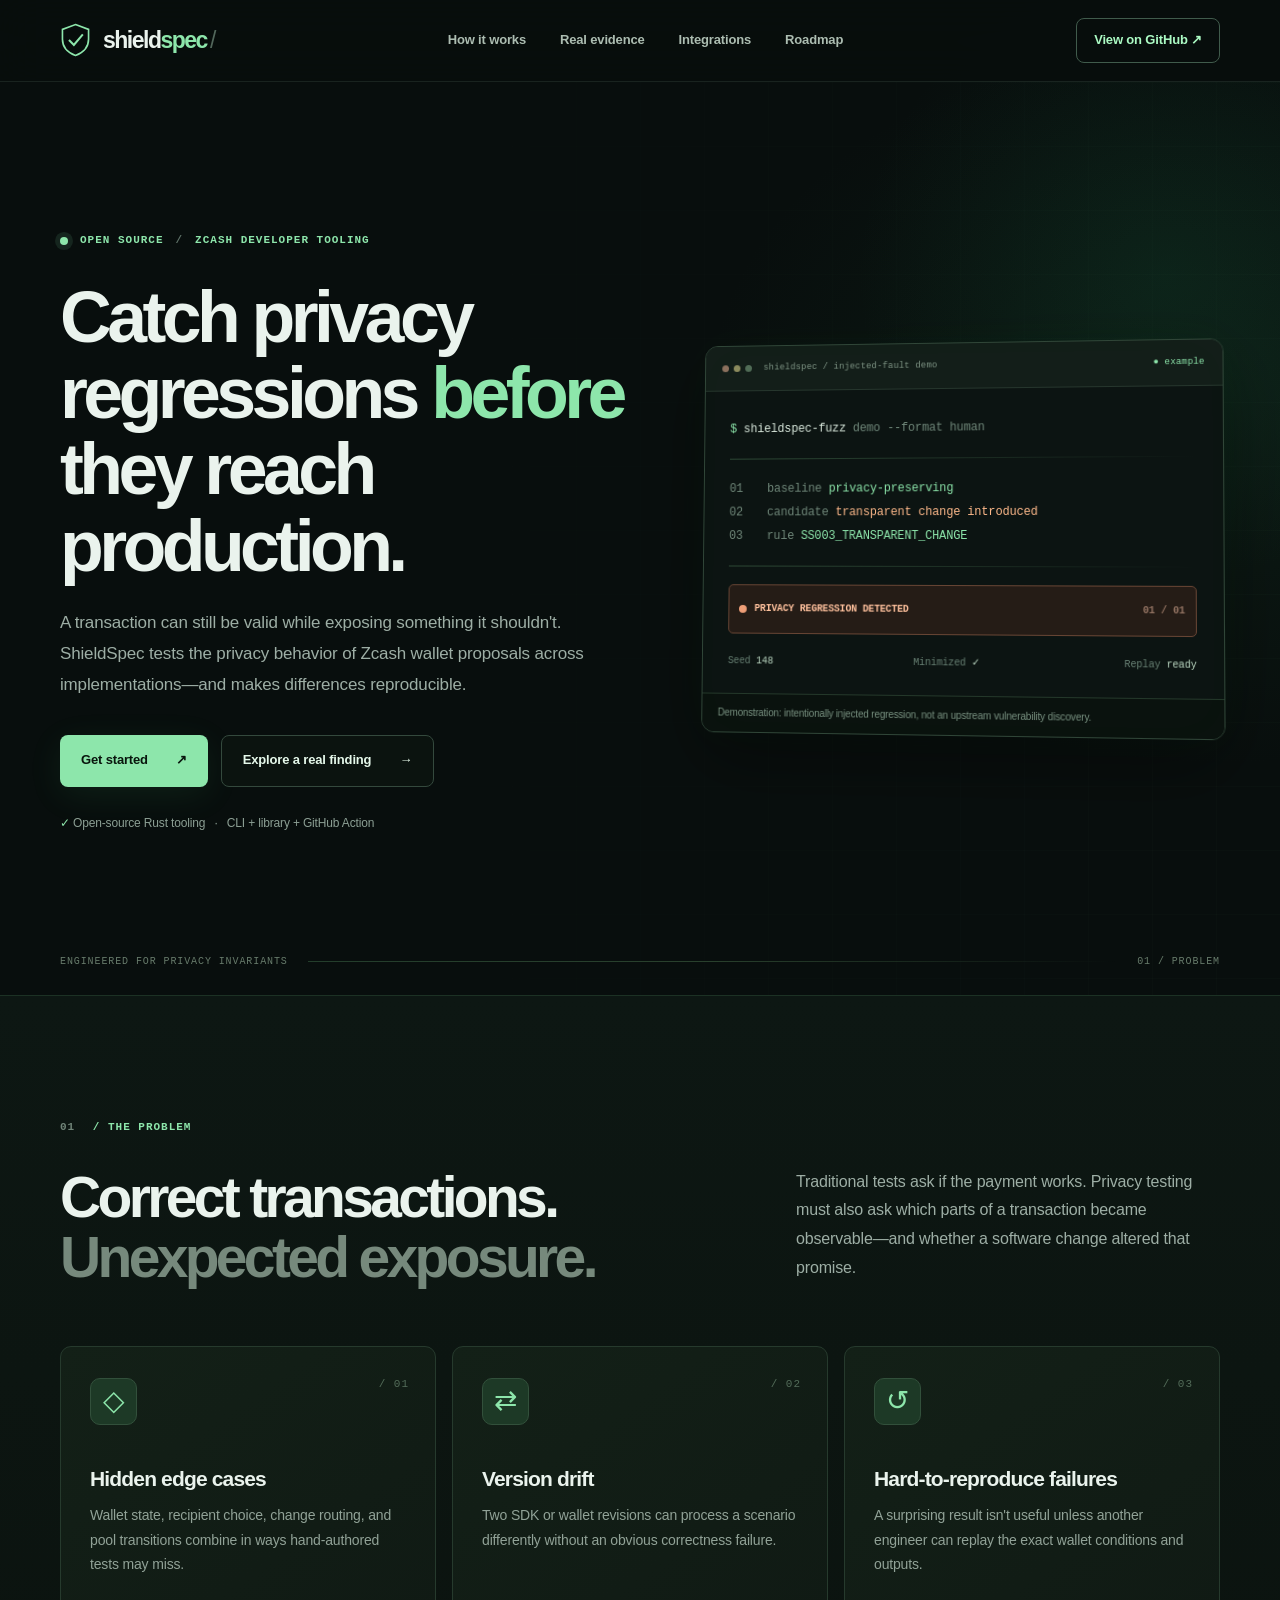
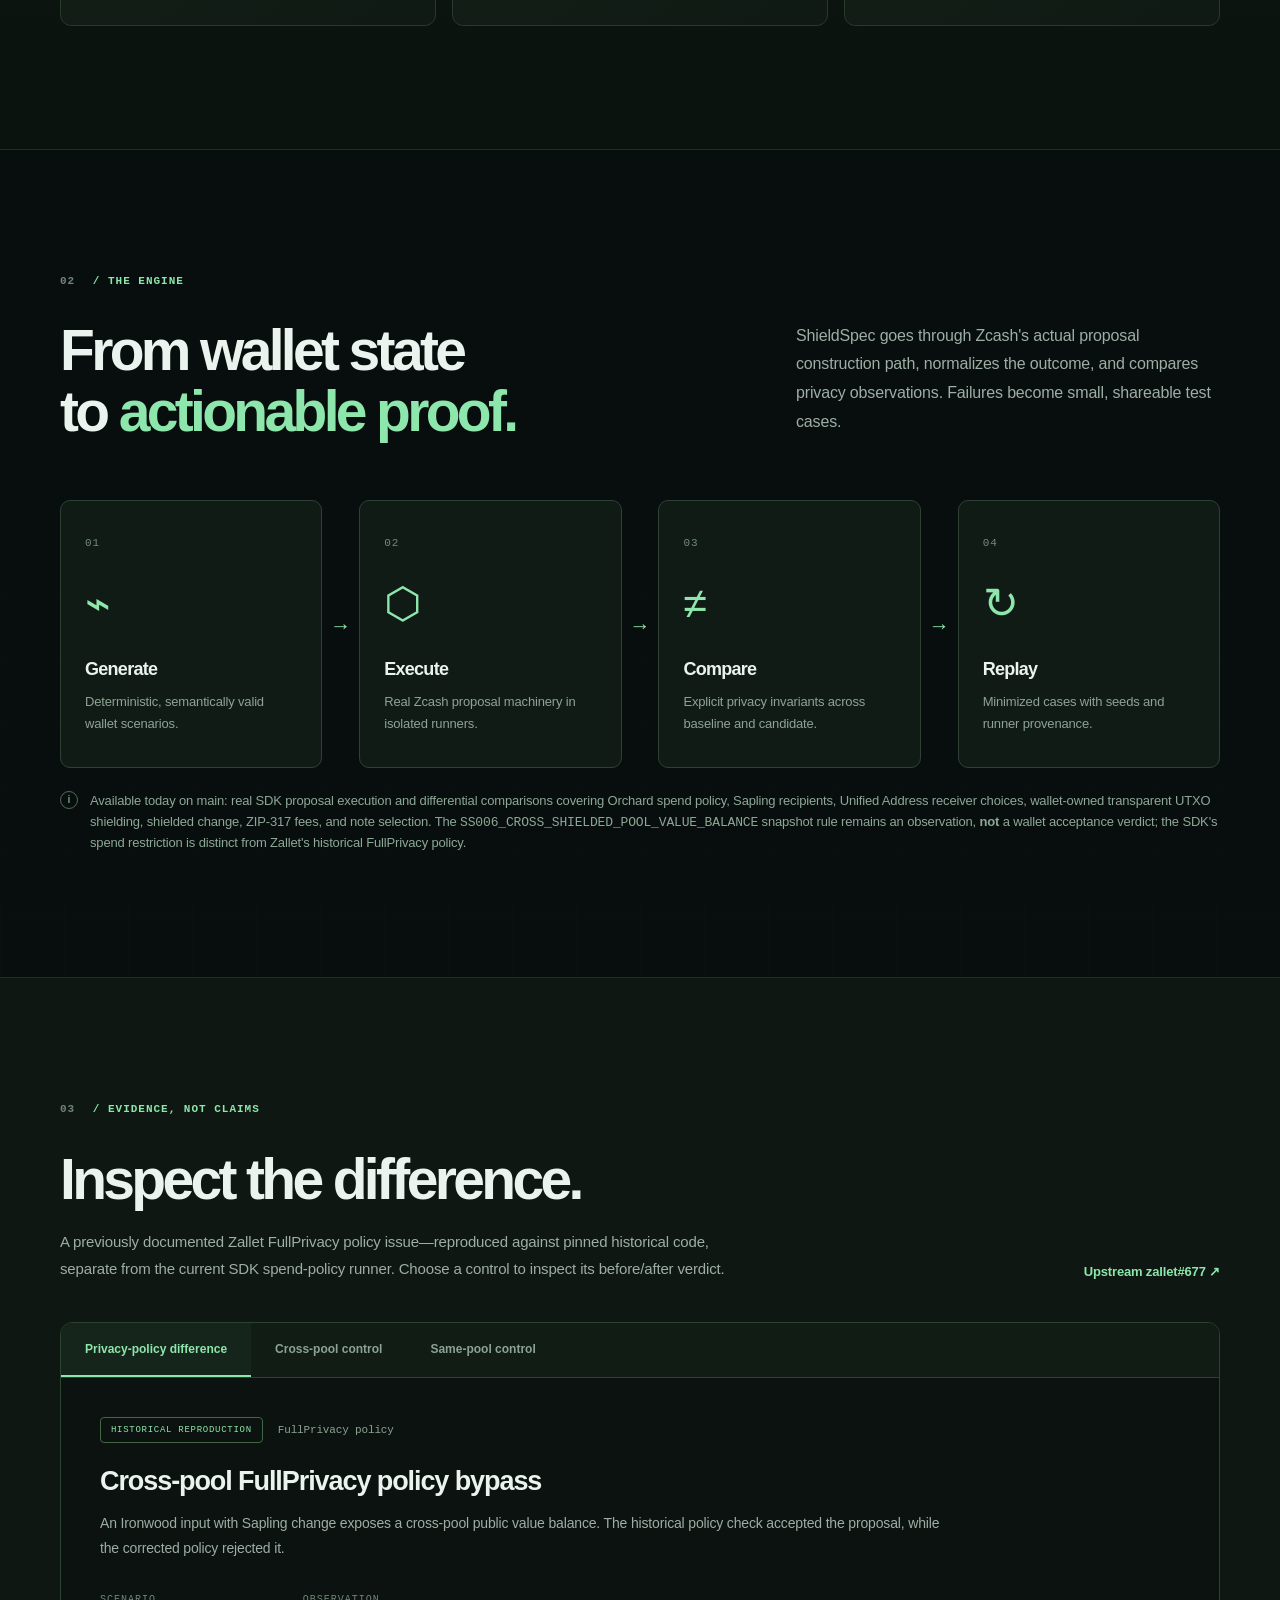
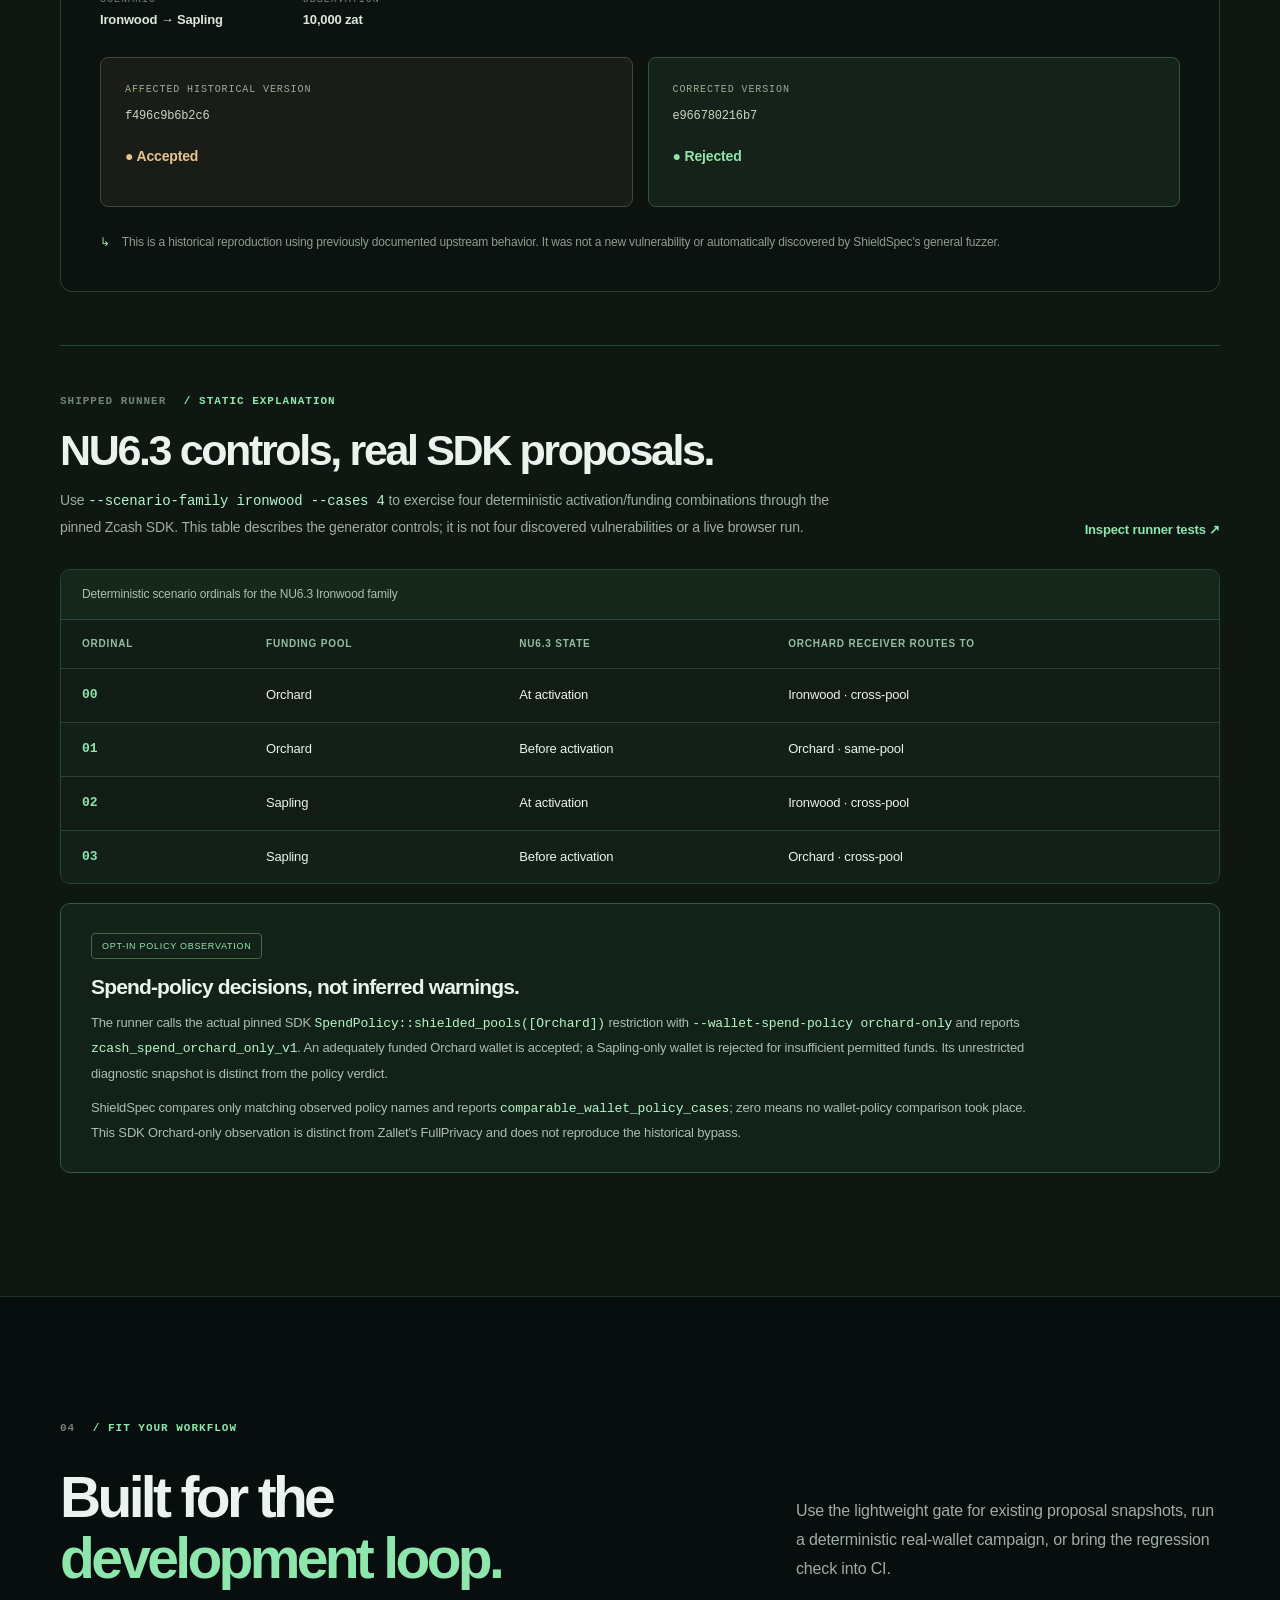
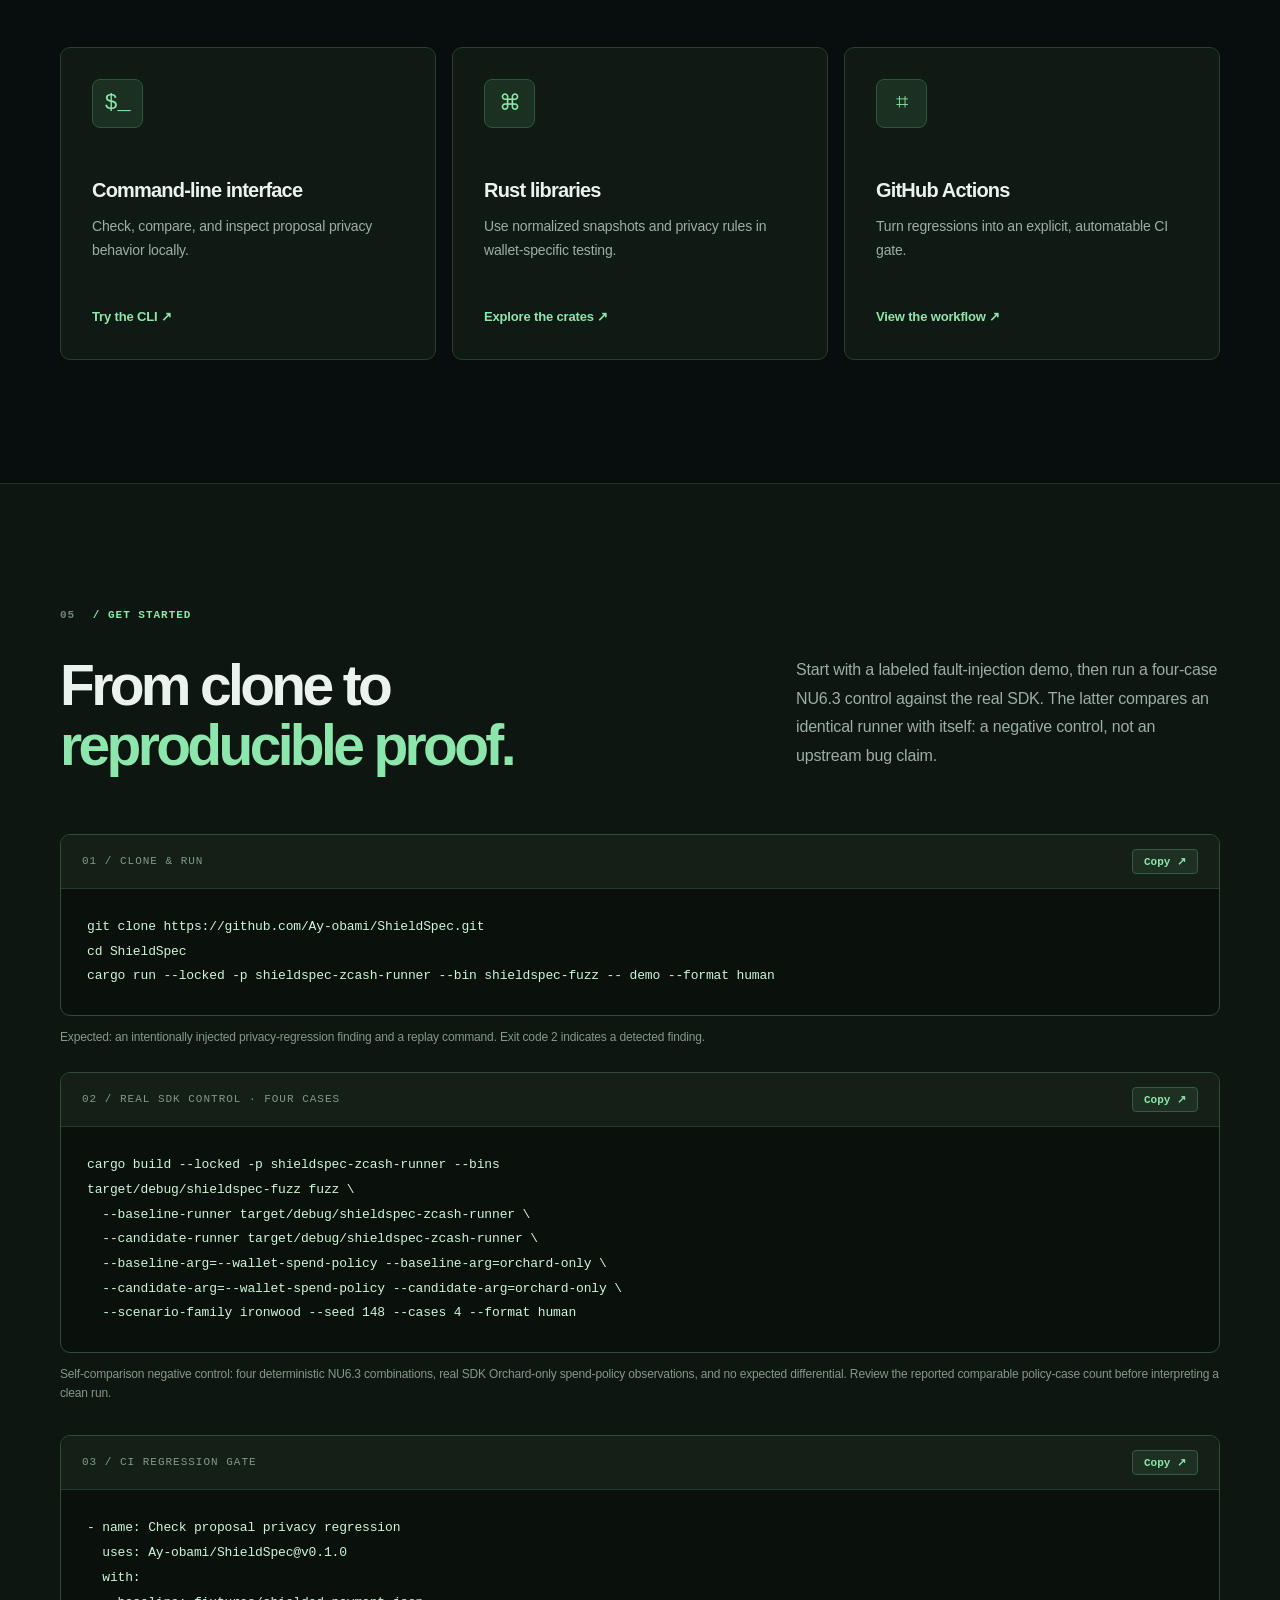
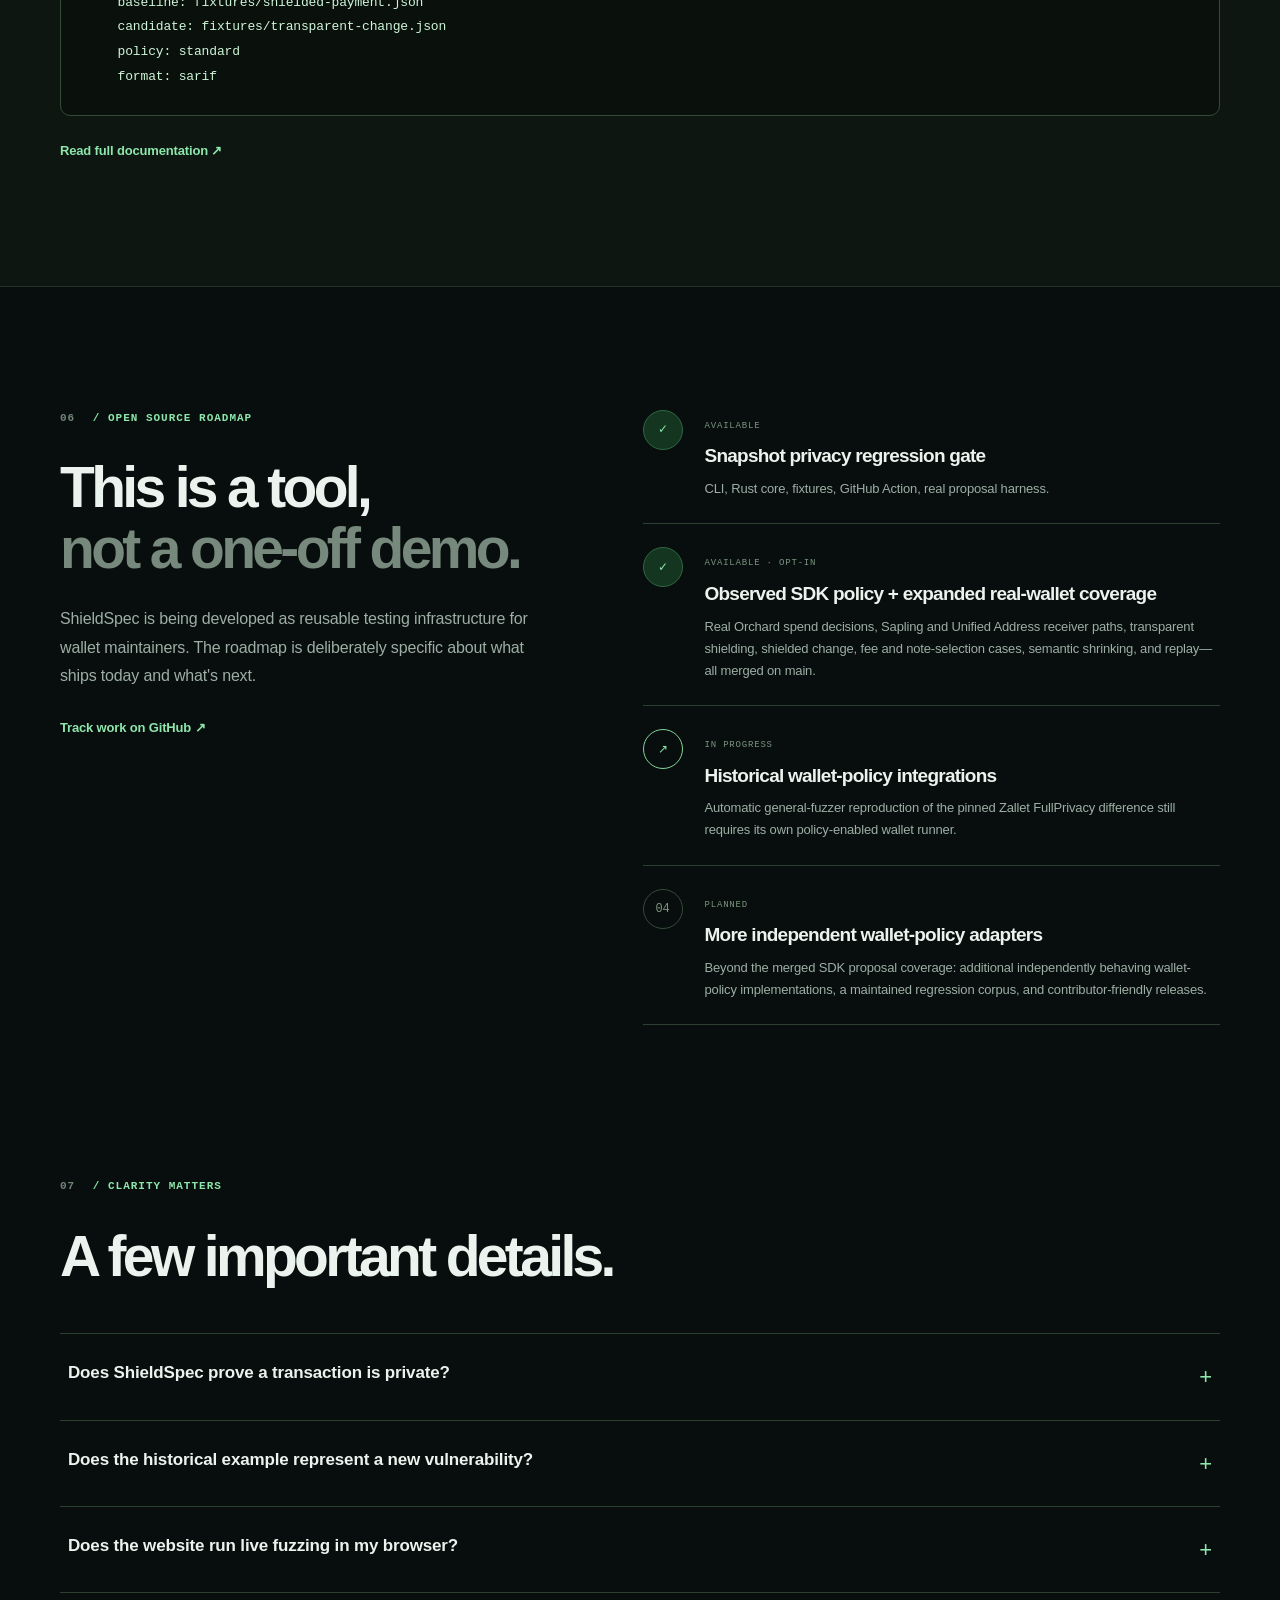
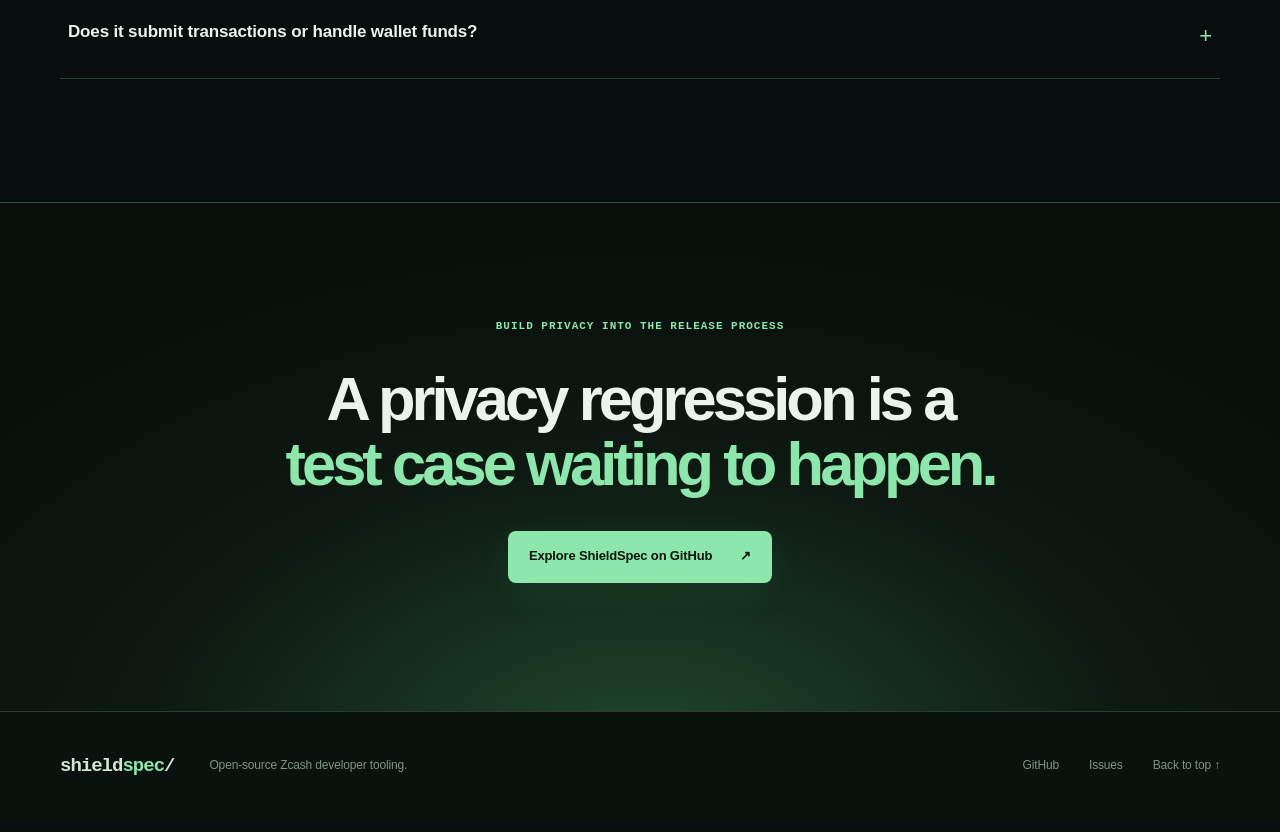
==== site/index.html @ e1575bab "docs: refresh shipped wallet coverage and submission walkthrough" ====
<!doctype html>
<html lang="en">
<head>
  <meta charset="utf-8">
  <meta name="viewport" content="width=device-width, initial-scale=1">
  <meta name="description" content="ShieldSpec is open-source privacy differential fuzzing for Zcash wallet developers. Find proposal privacy regressions, minimize them, and replay them deterministically.">
  <meta name="theme-color" content="#080e0d">
  <meta property="og:type" content="website">
  <meta property="og:title" content="ShieldSpec — Privacy regression testing for Zcash">
  <meta property="og:description" content="Catch privacy regressions before they reach production. Real Zcash proposals, differential tests, minimized replays.">
  <title>ShieldSpec — Catch privacy regressions before production</title>
  <link rel="icon" href="data:image/svg+xml,%3Csvg xmlns='http://www.w3.org/2000/svg' viewBox='0 0 64 64'%3E%3Cpath fill='%23080e0d' d='M0 0h64v64H0z'/%3E%3Cpath d='M32 6l23 9v17c0 15-10 23-23 27C19 55 9 47 9 32V15z' fill='none' stroke='%2377e7a9' stroke-width='4'/%3E%3Cpath d='M20 33l8 8 17-20' fill='none' stroke='%2377e7a9' stroke-width='5'/%3E%3C/svg%3E">
  <link rel="stylesheet" href="./styles.css">
  <script src="./app.js" defer></script>
</head>
<body>
  <a class="skip-link" href="#main">Skip to content</a>
  <div class="site-shell">
    <header class="site-header">
      <div class="container header-inner">
        <a class="wordmark" href="#top" aria-label="ShieldSpec home">
          <span class="brand-icon" aria-hidden="true"><svg viewBox="0 0 38 42" fill="none"><path d="M19 2 35 8v12c0 10-6.3 16.3-16 20C9.3 36.3 3 30 3 20V8L19 2Z" stroke="currentColor" stroke-width="2"/><path d="m11 21 6 6 11-13" stroke="currentColor" stroke-width="2.5"/></svg></span>
          <span>shield<span class="wordmark-accent">spec</span><span class="wordmark-mark">/</span></span>
        </a>
        <nav class="nav-links" aria-label="Main navigation">
          <a href="#how-it-works">How it works</a>
          <a href="#findings">Real evidence</a>
          <a href="#integrations">Integrations</a>
          <a href="#roadmap">Roadmap</a>
        </nav>
        <a class="header-action" href="https://github.com/Ay-obami/ShieldSpec" target="_blank" rel="noopener noreferrer">View on GitHub <span aria-hidden="true">↗</span></a>
      </div>
    </header>

    <main id="main">
      <section class="hero section" id="top" aria-labelledby="hero-title">
        <div class="hero-glow" aria-hidden="true"></div>
        <div class="container hero-grid">
          <div class="hero-copy">
            <div class="eyebrow"><span class="pulse-dot"></span> OPEN SOURCE <span class="eyebrow-divider">/</span> ZCASH DEVELOPER TOOLING</div>
            <h1 id="hero-title">Catch privacy regressions <em>before</em> they reach production.</h1>
            <p class="hero-lede">A transaction can still be valid while exposing something it shouldn't. ShieldSpec tests the privacy behavior of Zcash wallet proposals across implementations—and makes differences reproducible.</p>
            <div class="hero-actions">
              <a class="button primary" href="#quickstart">Get started <span aria-hidden="true">↗</span></a>
              <a class="button secondary" href="#findings">Explore a real finding <span aria-hidden="true">→</span></a>
            </div>
            <p class="hero-footnote"><span class="check" aria-hidden="true">✓</span> Open-source Rust tooling <span class="dot-sep">·</span> CLI + library + GitHub Action</p>
          </div>
          <div class="hero-demo" aria-label="Example ShieldSpec differential comparison">
            <div class="terminal-bar"><div class="terminal-dots" aria-hidden="true"><i></i><i></i><i></i></div><span>shieldspec / injected-fault demo</span><span class="terminal-status">● example</span></div>
            <div class="terminal-body">
              <p class="prompt"><span class="prompt-dollar">$</span> shieldspec-fuzz <span class="muted">demo --format human</span></p>
              <div class="terminal-rule"></div>
              <p><span class="line-no">01</span> <span class="term-dim">baseline</span> <span class="term-value">privacy-preserving</span></p>
              <p><span class="line-no">02</span> <span class="term-dim">candidate</span> <span class="term-warn">transparent change introduced</span></p>
              <p><span class="line-no">03</span> <span class="term-dim">rule</span> <span class="term-value">SS003_TRANSPARENT_CHANGE</span></p>
              <div class="terminal-rule"></div>
              <div class="terminal-result"><span class="result-dot"></span> PRIVACY REGRESSION DETECTED <span class="result-count">01 / 01</span></div>
              <div class="terminal-meta"><span>Seed <b>148</b></span><span>Minimized <b>✓</b></span><span>Replay <b>ready</b></span></div>
            </div>
            <p class="terminal-disclaimer">Demonstration: intentionally injected regression, not an upstream vulnerability discovery.</p>
          </div>
        </div>
        <div class="container hero-bottom" aria-hidden="true"><span>ENGINEERED FOR PRIVACY INVARIANTS</span><span class="horizontal-trace"></span><span>01 / PROBLEM</span></div>
      </section>

      <section class="section problem-section" id="problem" aria-labelledby="problem-title">
        <div class="container">
          <div class="section-kicker"><span>01</span> / THE PROBLEM</div>
          <div class="split-heading"><h2 id="problem-title">Correct transactions.<br><span class="text-dim">Unexpected exposure.</span></h2><p>Traditional tests ask if the payment works. Privacy testing must also ask which parts of a transaction became observable—and whether a software change altered that promise.</p></div>
          <div class="problem-grid">
            <article class="problem-card"><span class="card-index">/ 01</span><div class="card-glyph">◇</div><h3>Hidden edge cases</h3><p>Wallet state, recipient choice, change routing, and pool transitions combine in ways hand-authored tests may miss.</p></article>
            <article class="problem-card"><span class="card-index">/ 02</span><div class="card-glyph">⇄</div><h3>Version drift</h3><p>Two SDK or wallet revisions can process a scenario differently without an obvious correctness failure.</p></article>
            <article class="problem-card"><span class="card-index">/ 03</span><div class="card-glyph">↺</div><h3>Hard-to-reproduce failures</h3><p>A surprising result isn't useful unless another engineer can replay the exact wallet conditions and outputs.</p></article>
          </div>
        </div>
      </section>

      <section class="section workflow-section" id="how-it-works" aria-labelledby="workflow-title">
        <div class="container">
          <div class="section-kicker"><span>02</span> / THE ENGINE</div>
          <div class="split-heading"><h2 id="workflow-title">From wallet state<br>to <span class="accent-text">actionable proof.</span></h2><p>ShieldSpec goes through Zcash's actual proposal construction path, normalizes the outcome, and compares privacy observations. Failures become small, shareable test cases.</p></div>
          <div class="workflow-flow" role="list">
            <div class="workflow-step" role="listitem"><span class="step-no">01</span><div class="step-icon">⌁</div><h3>Generate</h3><p>Deterministic, semantically valid wallet scenarios.</p></div>
            <div class="flow-arrow" aria-hidden="true">→</div>
            <div class="workflow-step" role="listitem"><span class="step-no">02</span><div class="step-icon">⬡</div><h3>Execute</h3><p>Real Zcash proposal machinery in isolated runners.</p></div>
            <div class="flow-arrow" aria-hidden="true">→</div>
            <div class="workflow-step" role="listitem"><span class="step-no">03</span><div class="step-icon">≠</div><h3>Compare</h3><p>Explicit privacy invariants across baseline and candidate.</p></div>
            <div class="flow-arrow" aria-hidden="true">→</div>
            <div class="workflow-step" role="listitem"><span class="step-no">04</span><div class="step-icon">↻</div><h3>Replay</h3><p>Minimized cases with seeds and runner provenance.</p></div>
          </div>
          <p class="detail-note"><span class="info-mark" aria-hidden="true">i</span><span>Available today on main: real SDK proposal execution and differential comparisons covering Orchard spend policy, Sapling recipients, Unified Address receiver choices, wallet-owned transparent UTXO shielding, shielded change, ZIP-317 fees, and note selection. The <code>SS006_CROSS_SHIELDED_POOL_VALUE_BALANCE</code> snapshot rule remains an observation, <strong>not</strong> a wallet acceptance verdict; the SDK's spend restriction is distinct from Zallet's historical FullPrivacy policy.</span></p>
        </div>
      </section>

      <section class="section evidence-section" id="findings" aria-labelledby="findings-title">
        <div class="container">
          <div class="section-kicker"><span>03</span> / EVIDENCE, NOT CLAIMS</div>
          <div class="evidence-header"><div><h2 id="findings-title">Inspect the difference.</h2><p class="section-description">A previously documented Zallet FullPrivacy policy issue—reproduced against pinned historical code, separate from the current SDK spend-policy runner. Choose a control to inspect its before/after verdict.</p></div><a class="text-link" href="https://github.com/zcash/zallet/pull/677" target="_blank" rel="noopener noreferrer">Upstream zallet#677 ↗</a></div>
          <div class="case-explorer">
            <div class="case-tabs" id="case-tabs" role="tablist" aria-label="Historical test cases">
              <button class="case-tab is-active" id="case-tab-zallet-677" role="tab" type="button" aria-selected="true" aria-controls="case-panel" tabindex="0" data-case-id="zallet-677">Privacy-policy difference</button>
              <button class="case-tab" id="case-tab-orchard-sapling" role="tab" type="button" aria-selected="false" aria-controls="case-panel" tabindex="-1" data-case-id="orchard-sapling">Cross-pool control</button>
              <button class="case-tab" id="case-tab-ironwood-same-pool" role="tab" type="button" aria-selected="false" aria-controls="case-panel" tabindex="-1" data-case-id="ironwood-same-pool">Same-pool control</button>
            </div>
            <div class="case-panel" id="case-panel" role="tabpanel" aria-live="polite" aria-labelledby="case-tab-zallet-677" tabindex="0">
              <div class="case-context"><span class="kind-badge" id="case-kind">Historical reproduction</span><span id="case-policy">FullPrivacy policy</span></div>
              <h3 id="case-title">Cross-pool FullPrivacy policy bypass</h3>
              <p id="case-description">An Ironwood input with Sapling change exposes a public value balance. The historical wallet policy accepted this; corrected policy rejects it.</p>
              <div class="case-meta"><span><small>SCENARIO</small><b id="case-scenario">Ironwood → Sapling</b></span><span><small>OBSERVATION</small><b id="case-balance">10,000 zat public balance</b></span></div>
              <div class="compare-grid">
                <div class="compare-panel"><span class="compare-label">AFFECTED HISTORICAL VERSION</span><code id="before-sha">f496c9b</code><div class="verdict is-accepted" id="before-verdict"><span aria-hidden="true">●</span> Accepted</div></div>
                <div class="compare-panel corrected"><span class="compare-label">CORRECTED VERSION</span><code id="after-sha">e966780</code><div class="verdict is-rejected" id="after-verdict"><span aria-hidden="true">●</span> Rejected</div></div>
              </div>
              <div class="provenance"><span>↳</span><p id="case-provenance">Historical reproduction of a documented, fixed issue. Not a newly discovered vulnerability; not an automatic general-fuzzer discovery.</p></div>
            </div>
          </div>
          <div class="sdk-evidence" aria-labelledby="sdk-evidence-title">
            <div class="sdk-evidence-heading">
              <div>
                <div class="section-kicker"><span>SHIPPED RUNNER</span> / STATIC EXPLANATION</div>
                <h3 id="sdk-evidence-title">NU6.3 controls, real SDK proposals.</h3>
                <p>Use <code>--scenario-family ironwood --cases 4</code> to exercise four deterministic activation/funding combinations through the pinned Zcash SDK. This table describes the generator controls; it is not four discovered vulnerabilities or a live browser run.</p>
              </div>
              <a class="text-link" href="https://github.com/Ay-obami/ShieldSpec/blob/0d5b5c36a325e6bdd02bc8dfdca26338aacf5efd/crates/shieldspec-zcash-runner/tests/scenario_generation.rs" target="_blank" rel="noopener noreferrer">Inspect runner tests ↗</a>
            </div>
            <div class="control-table-wrap" role="region" aria-label="NU6.3 four-case control matrix" tabindex="0">
              <table class="control-table">
                <caption>Deterministic scenario ordinals for the NU6.3 Ironwood family</caption>
                <thead><tr><th scope="col">Ordinal</th><th scope="col">Funding pool</th><th scope="col">NU6.3 state</th><th scope="col">Orchard receiver routes to</th></tr></thead>
                <tbody>
                  <tr data-case-ordinal="0"><th scope="row">00</th><td>Orchard</td><td>At activation</td><td>Ironwood · cross-pool</td></tr>
                  <tr data-case-ordinal="1"><th scope="row">01</th><td>Orchard</td><td>Before activation</td><td>Orchard · same-pool</td></tr>
                  <tr data-case-ordinal="2"><th scope="row">02</th><td>Sapling</td><td>At activation</td><td>Ironwood · cross-pool</td></tr>
                  <tr data-case-ordinal="3"><th scope="row">03</th><td>Sapling</td><td>Before activation</td><td>Orchard · cross-pool</td></tr>
                </tbody>
              </table>
            </div>
            <div class="policy-proof">
              <span class="kind-badge">OPT-IN POLICY OBSERVATION</span>
              <h4>Spend-policy decisions, not inferred warnings.</h4>
              <p>The runner calls the actual pinned SDK <code>SpendPolicy::shielded_pools([Orchard])</code> restriction with <code>--wallet-spend-policy orchard-only</code> and reports <code>zcash_spend_orchard_only_v1</code>. An adequately funded Orchard wallet is accepted; a Sapling-only wallet is rejected for insufficient permitted funds. Its unrestricted diagnostic snapshot is distinct from the policy verdict.</p>
              <p>ShieldSpec compares only matching observed policy names and reports <code>comparable_wallet_policy_cases</code>; zero means no wallet-policy comparison took place. This SDK Orchard-only observation is distinct from Zallet's FullPrivacy and does not reproduce the historical bypass.</p>
            </div>
          </div>
        </div>
      </section>

      <section class="section integration-section" id="integrations" aria-labelledby="integrations-title">
        <div class="container">
          <div class="section-kicker"><span>04</span> / FIT YOUR WORKFLOW</div>
          <div class="split-heading"><h2 id="integrations-title">Built for the<br><span class="accent-text">development loop.</span></h2><p>Use the lightweight gate for existing proposal snapshots, run a deterministic real-wallet campaign, or bring the regression check into CI.</p></div>
          <div class="integration-grid">
            <article class="integration-item"><div class="integration-icon">$_</div><h3>Command-line interface</h3><p>Check, compare, and inspect proposal privacy behavior locally.</p><a href="#quickstart">Try the CLI ↗</a></article>
            <article class="integration-item"><div class="integration-icon">⌘</div><h3>Rust libraries</h3><p>Use normalized snapshots and privacy rules in wallet-specific testing.</p><a href="https://github.com/Ay-obami/ShieldSpec/tree/main/crates/shieldspec-core" target="_blank" rel="noopener noreferrer">Explore the crates ↗</a></article>
            <article class="integration-item"><div class="integration-icon">⌗</div><h3>GitHub Actions</h3><p>Turn regressions into an explicit, automatable CI gate.</p><a href="#ci-example">View the workflow ↗</a></article>
          </div>
        </div>
      </section>

      <section class="section quickstart-section" id="quickstart" aria-labelledby="quickstart-title">
        <div class="container">
          <div class="section-kicker"><span>05</span> / GET STARTED</div>
          <div class="split-heading"><h2 id="quickstart-title">From clone to<br><span class="accent-text">reproducible proof.</span></h2><p>Start with a labeled fault-injection demo, then run a four-case NU6.3 control against the real SDK. The latter compares an identical runner with itself: a negative control, not an upstream bug claim.</p></div>
          <div class="command-card"><div class="command-header"><span>01 / CLONE & RUN</span><button class="copy-button" data-copy-target="start-command" type="button" aria-label="Copy getting started command">Copy ↗</button></div><pre id="start-command" tabindex="0" aria-label="Getting started shell commands"><code>git clone https://github.com/Ay-obami/ShieldSpec.git
cd ShieldSpec
cargo run --locked -p shieldspec-zcash-runner --bin shieldspec-fuzz -- demo --format human</code></pre></div>
          <p class="command-caption">Expected: an intentionally injected privacy-regression finding and a replay command. Exit code 2 indicates a detected finding.</p>
          <div class="command-card" id="sdk-command-card"><div class="command-header"><span>02 / REAL SDK CONTROL · FOUR CASES</span><button class="copy-button" data-copy-target="sdk-command" type="button" aria-label="Copy NU6.3 four-case campaign command">Copy ↗</button></div><pre id="sdk-command" tabindex="0" aria-label="NU6.3 observed spend-policy campaign shell commands"><code>cargo build --locked -p shieldspec-zcash-runner --bins
target/debug/shieldspec-fuzz fuzz \
  --baseline-runner target/debug/shieldspec-zcash-runner \
  --candidate-runner target/debug/shieldspec-zcash-runner \
  --baseline-arg=--wallet-spend-policy --baseline-arg=orchard-only \
  --candidate-arg=--wallet-spend-policy --candidate-arg=orchard-only \
  --scenario-family ironwood --seed 148 --cases 4 --format human</code></pre></div>
          <p class="command-caption">Self-comparison negative control: four deterministic NU6.3 combinations, real SDK Orchard-only spend-policy observations, and no expected differential. Review the reported comparable policy-case count before interpreting a clean run.</p>
          <div class="command-card alt" id="ci-example"><div class="command-header"><span>03 / CI REGRESSION GATE</span><button class="copy-button" data-copy-target="ci-command" type="button" aria-label="Copy GitHub Action example">Copy ↗</button></div><pre id="ci-command" tabindex="0" aria-label="GitHub Actions YAML example"><code>- name: Check proposal privacy regression
  uses: Ay-obami/ShieldSpec@v0.1.0
  with:
    baseline: fixtures/shielded-payment.json
    candidate: fixtures/transparent-change.json
    policy: standard
    format: sarif</code></pre></div>
          <p id="copy-status" class="sr-only" role="status" aria-live="polite" aria-atomic="true"></p>
          <a class="text-link" href="https://github.com/Ay-obami/ShieldSpec#readme" target="_blank" rel="noopener noreferrer">Read full documentation <span aria-hidden="true">↗</span></a>
        </div>
      </section>

      <section class="section roadmap-section" id="roadmap" aria-labelledby="roadmap-title">
        <div class="container roadmap-grid">
          <div><div class="section-kicker"><span>06</span> / OPEN SOURCE ROADMAP</div><h2 id="roadmap-title">This is a tool,<br><span class="text-dim">not a one-off demo.</span></h2><p>ShieldSpec is being developed as reusable testing infrastructure for wallet maintainers. The roadmap is deliberately specific about what ships today and what's next.</p><a class="text-link" href="https://github.com/Ay-obami/ShieldSpec/issues" target="_blank" rel="noopener noreferrer">Track work on GitHub ↗</a></div>
          <ol class="roadmap-list">
            <li><span class="roadmap-step complete">✓</span><div><span class="roadmap-state">AVAILABLE</span><h3>Snapshot privacy regression gate</h3><p>CLI, Rust core, fixtures, GitHub Action, real proposal harness.</p></div></li>
            <li><span class="roadmap-step complete">✓</span><div><span class="roadmap-state">AVAILABLE · OPT-IN</span><h3>Observed SDK policy + expanded real-wallet coverage</h3><p>Real Orchard spend decisions, Sapling and Unified Address receiver paths, transparent shielding, shielded change, fee and note-selection cases, semantic shrinking, and replay—all merged on main.</p></div></li>
            <li><span class="roadmap-step active">↗</span><div><span class="roadmap-state">IN PROGRESS</span><h3>Historical wallet-policy integrations</h3><p>Automatic general-fuzzer reproduction of the pinned Zallet FullPrivacy difference still requires its own policy-enabled wallet runner.</p></div></li>
            <li><span class="roadmap-step">04</span><div><span class="roadmap-state">PLANNED</span><h3>More independent wallet-policy adapters</h3><p>Beyond the merged SDK proposal coverage: additional independently behaving wallet-policy implementations, a maintained regression corpus, and contributor-friendly releases.</p></div></li>
          </ol>
        </div>
      </section>

      <section class="section faq-section" aria-labelledby="faq-title">
        <div class="container">
          <div class="section-kicker"><span>07</span> / CLARITY MATTERS</div>
          <h2 id="faq-title">A few important details.</h2>
          <div class="faq-list">
            <details><summary>Does ShieldSpec prove a transaction is private?</summary><p>No. It assesses configured privacy properties of observable transaction proposals and reports differences. Passing tests do not guarantee anonymity, metadata protection, or safety across all scenarios.</p></details>
            <details><summary>Does the historical example represent a new vulnerability?</summary><p>No. Zallet's documented upstream issue was previously fixed. Its pinned before/after FullPrivacy reproduction is independent of the general fuzzer. The shipped Orchard-only SDK observation is a different spend policy; it does not claim to rediscover this bug.</p></details>
            <details><summary>Does the website run live fuzzing in my browser?</summary><p>No. The historical explorer and NU6.3 control matrix are static explanations. Run actual proposal generation, SDK policy observation, comparison, shrinking, and replay with the Rust binaries on your own machine or in CI.</p></details>
            <details><summary>Does it submit transactions or handle wallet funds?</summary><p>No. ShieldSpec's current Zcash proposal harness uses synthetic in-memory test state. It does not sign or broadcast transactions.</p></details>
          </div>
        </div>
      </section>

      <section class="closing-section"><div class="container"><p class="section-kicker">BUILD PRIVACY INTO THE RELEASE PROCESS</p><h2>A privacy regression is a<br><em>test case waiting to happen.</em></h2><a class="button primary" href="https://github.com/Ay-obami/ShieldSpec" target="_blank" rel="noopener noreferrer">Explore ShieldSpec on GitHub <span aria-hidden="true">↗</span></a></div></section>
    </main>
    <footer class="site-footer"><div class="container footer-inner"><span class="footer-mark">shield<span>spec</span>/</span><span>Open-source Zcash developer tooling.</span><div><a href="https://github.com/Ay-obami/ShieldSpec">GitHub</a><a href="https://github.com/Ay-obami/ShieldSpec/issues">Issues</a><a href="#top">Back to top ↑</a></div></div></footer>
  </div>
</body>
</html>
---- site/styles.css ----
:root{
  color-scheme:dark;
  --bg:#080e0d;--panel:#101917;--panel-2:#0c1512;--border:#283833;--border-soft:#1b2d26;
  --text:#eaf3ed;--muted:#9daea5;--subtle:#718379;--green:#8de6ab;--green-bright:#abfac4;
  --warning:#ffba8b;--white:#ffffff;--radius:18px;--container:1160px;
}
*{box-sizing:border-box}
html{scroll-behavior:smooth;scroll-padding-top:100px}
body{margin:0;background:var(--bg);color:var(--text);font:16px/1.6 Inter,"Segoe UI",Arial,sans-serif;letter-spacing:-.01em}
a{color:inherit;text-decoration:none}
button{font:inherit}
::selection{background:#3b8056;color:#fff}
:focus-visible{outline:3px solid var(--green-bright);outline-offset:4px}
.container{width:min(calc(100% - 64px),var(--container));margin-inline:auto}
.site-shell{overflow:clip}
.skip-link{position:absolute;top:-60px;left:16px;z-index:30;padding:8px 14px;background:#d5ffe0;color:#08150e}
.skip-link:focus{top:12px}
.site-header{position:sticky;top:0;z-index:25;border-bottom:1px solid rgba(148,195,163,.13);background:rgba(8,14,13,.92);backdrop-filter:blur(22px)}
.header-inner{height:81px;display:flex;align-items:center;justify-content:space-between;gap:24px}
.wordmark{display:inline-flex;align-items:center;gap:12px;font-weight:800;font-size:23px;letter-spacing:-1.5px;white-space:nowrap}
.brand-icon{display:inline-flex;width:31px;height:36px;color:var(--green)}
.brand-icon svg{width:100%;height:100%}
.wordmark-accent{color:var(--green)}
.wordmark-mark{font-weight:400;color:#52675b;margin-left:3px}
.nav-links{display:flex;align-items:center;gap:34px}
.nav-links a{color:#acbdb1;font-size:13px;font-weight:600;transition:color .2s}
.nav-links a:hover,.site-footer a:hover{color:var(--green-bright)}
.header-action{border:1px solid #405b4c;color:var(--green-bright);padding:11px 17px;border-radius:8px;font-size:13px;font-weight:700;white-space:nowrap;transition:background .2s}
.header-action:hover{background:#163323}
.section{padding:123px 0}
.hero{position:relative;min-height:720px;padding:150px 0 0;background:radial-gradient(ellipse 50% 50% at 95% 35%,rgba(30,92,56,.17),transparent 80%)}
.hero-glow{position:absolute;width:670px;height:670px;right:-220px;top:-140px;background:radial-gradient(circle,rgba(24,103,68,.16),transparent 65%);pointer-events:none}
.hero:before,.workflow-section:before{content:"";position:absolute;inset:0;opacity:.24;pointer-events:none;background-image:linear-gradient(rgba(141,230,171,.08) 1px,transparent 1px),linear-gradient(90deg,rgba(141,230,171,.08) 1px,transparent 1px);background-size:64px 64px;mask-image:linear-gradient(to right,transparent 22%,#000)}
.hero-grid{position:relative;display:grid;grid-template-columns:minmax(0,1.12fr) minmax(0,1fr);align-items:center;gap:52px}
.eyebrow,.section-kicker,.terminal-bar,.card-index,.step-no,.compare-label,.command-header,.roadmap-state,.hero-bottom,.footer-mark{font-family:ui-monospace,SFMono-Regular,Consolas,"Liberation Mono",monospace;letter-spacing:.09em}
.eyebrow{display:flex;align-items:center;gap:12px;font-size:11px;color:var(--green);font-weight:700;margin-bottom:29px}
.pulse-dot{width:8px;height:8px;border-radius:50%;background:var(--green);box-shadow:0 0 0 5px rgba(141,230,171,.1)}
.eyebrow-divider{color:#60746a}
h1,h2,h3,p{margin-top:0}
h1,h2{font-weight:660;letter-spacing:-.064em;line-height:1.065}
h1{font-size:clamp(48px,5.6vw,78px);max-width:720px;margin-bottom:24px}
h1 em{font-style:normal;color:var(--green)}
.hero-lede{font-size:17px;line-height:1.82;max-width:560px;color:var(--muted);margin-bottom:34px}
.hero-actions{display:flex;gap:13px;flex-wrap:wrap;margin-bottom:27px}
.button{display:inline-flex;align-items:center;justify-content:center;gap:28px;min-height:52px;border-radius:8px;padding:13px 21px;font-size:13px;font-weight:800;transition:transform .2s,background .2s,border-color .2s}
.button:hover{transform:translateY(-2px)}
.button.primary{background:var(--green);color:#09150d;box-shadow:0 8px 35px rgba(76,208,117,.09)}
.button.primary:hover{background:var(--green-bright)}
.button.secondary{border:1px solid #34493d;background:#0b130f;color:#e5f8ea}
.button.secondary:hover{border-color:#719a7a}
.hero-footnote{font-size:12px;color:#8c9f94}
.check{color:var(--green)}
.dot-sep{padding:0 6px}
.hero-demo{background:#0c1412;border:1px solid #304638;border-radius:13px;box-shadow:0 27px 75px rgba(0,0,0,.4),0 0 45px rgba(61,134,76,.07);overflow:hidden;transform:perspective(1100px) rotateY(-5deg) rotateX(2deg);position:relative}
.hero-demo:after{content:"";position:absolute;pointer-events:none;inset:0;border-radius:13px;box-shadow:inset 0 0 45px rgba(141,230,171,.012)}
.terminal-bar{height:46px;border-bottom:1px solid #26362d;background:#131e19;display:flex;align-items:center;gap:12px;padding:0 17px;font-size:9px;color:#7f9585;letter-spacing:.02em;white-space:nowrap}
.terminal-dots{display:flex;gap:5px}
.terminal-dots i{display:block;width:7px;height:7px;border-radius:50%;background:#506c56}
.terminal-dots i:first-child{background:#8b705d}
.terminal-dots i:nth-child(2){background:#8b8a5d}
.terminal-status{color:var(--green);margin-left:auto}
.terminal-body{padding:27px 26px 22px;font:12px/2 ui-monospace,SFMono-Regular,Consolas,monospace}
.terminal-body p{margin:0;white-space:nowrap}
.prompt{color:#ddece0}
.prompt-dollar,.term-value{color:var(--green)}
.muted,.line-no,.term-dim{color:#70887a}
.line-no{display:inline-block;width:32px}
.term-warn{color:var(--warning)}
.terminal-rule{height:1px;margin:18px 0;background:linear-gradient(90deg,#2d4935,transparent)}
.terminal-result{display:flex;align-items:center;gap:8px;padding:14px 10px;background:#251c16;border:1px solid #684534;border-radius:5px;color:#ffc19d;font-size:10px;font-weight:700;white-space:nowrap}
.result-dot{width:8px;height:8px;border-radius:50%;background:#ef9e77}
.result-count{color:#947463;margin-left:auto}
.terminal-meta{display:flex;justify-content:space-between;gap:4px;color:#688174;margin-top:18px;font-size:10px}
.terminal-meta b{color:#bddac4;font-weight:500}
.terminal-disclaimer{border-top:1px solid #24382a;margin:0;padding:11px 16px;color:#789180;font-size:10px;background:#0a120e}
.hero-bottom{position:relative;display:flex;align-items:center;gap:20px;padding-top:109px;padding-bottom:25px;color:#677b6b;font-size:10px}
.horizontal-trace{flex:1;height:1px;background:linear-gradient(90deg,#233d2b,#29402d,transparent)}
.section-kicker{font-size:11px;color:var(--green);margin-bottom:30px;font-weight:700}
.section-kicker span{color:#708478;margin-right:10px}
h2{font-size:clamp(40px,4.45vw,64px);margin-bottom:0}
h3{letter-spacing:-.04em;line-height:1.2}
.split-heading{display:grid;grid-template-columns:1.05fr .7fr;justify-content:space-between;gap:100px;align-items:end;margin-bottom:58px}
.split-heading>p{font-size:16px;line-height:1.8;color:var(--muted);margin:0 0 5px}
.text-dim{color:#76897c}
.accent-text{color:var(--green)}
.problem-section{background:linear-gradient(180deg,#0d1713 0%,#0b130f 100%);border-block:1px solid #1c3124}
.problem-grid{display:grid;grid-template-columns:repeat(3,1fr);gap:16px}
.problem-card{padding:31px 29px 30px;min-height:280px;border:1px solid #263a2d;border-radius:11px;background:linear-gradient(145deg,#132017,#101a14);position:relative}
.card-index{position:absolute;top:29px;right:26px;color:#536c59;font-size:11px}
.card-glyph{display:flex;align-items:center;justify-content:center;width:47px;height:47px;color:var(--green);background:#1d3926;border:1px solid #32503b;border-radius:10px;margin-bottom:41px;font-size:28px;font-weight:300}
.problem-card h3{font-size:21px;margin-bottom:12px}
.problem-card p{font-size:14px;line-height:1.75;color:#91a297;margin:0}
.workflow-section{position:relative;overflow:hidden}
.workflow-section:before{opacity:.12;mask-image:linear-gradient(transparent,#000)}
.workflow-section .container{position:relative}
.workflow-flow{display:grid;grid-template-columns:1fr auto 1fr auto 1fr auto 1fr;gap:8px;align-items:start}
.workflow-step{padding:27px 24px;min-height:268px;border:1px solid #2d4234;background:#111b16;border-radius:10px}
.step-no{font-size:11px;color:#718a76}
.step-icon{color:var(--green);font-size:43px;line-height:1.2;margin:25px 0 29px}
.workflow-step h3{font-size:18px;margin-bottom:10px}
.workflow-step p{font-size:13px;color:#8da395;line-height:1.7;margin:0}
.flow-arrow{font-size:21px;color:var(--green);padding-top:109px}
.detail-note{font-size:13px;color:#8da897;display:flex;gap:12px;margin:23px 0 0}
.info-mark{display:flex;justify-content:center;align-items:center;flex:0 0 18px;height:18px;border:1px solid #536b55;border-radius:50%;font-size:11px;color:var(--green)}
.evidence-section{background:#0e1712;border-block:1px solid #1c3223}
.evidence-header{display:flex;justify-content:space-between;align-items:end;gap:20px;margin-bottom:40px}
.evidence-header h2{margin-bottom:19px}
.section-description{max-width:690px;color:var(--muted);line-height:1.8;font-size:15px;margin:0}
.text-link{color:var(--green);font-size:13px;font-weight:700;white-space:nowrap}
.text-link:hover{text-decoration:underline}
.case-explorer{background:#0b120f;border:1px solid #2c4232;border-radius:12px;overflow:hidden}
.case-tabs{display:flex;gap:0;overflow-x:auto;border-bottom:1px solid #2b4231;background:#111c15}
.case-tab{background:transparent;color:#8ca393;border:0;border-bottom:2px solid transparent;padding:19px 24px;cursor:pointer;white-space:nowrap;font:700 12px Inter,"Segoe UI",Arial,sans-serif}
.case-tab:hover{background:#192b1f;color:#ebf5eb}
.case-tab.is-active{color:var(--green);border-color:var(--green);background:#16251b}
.case-panel{padding:39px}
.case-context{display:flex;gap:15px;align-items:center;color:#8ca394;font:11px ui-monospace,monospace;margin-bottom:22px}
.kind-badge{padding:7px 10px;border:1px solid #416746;border-radius:4px;color:var(--green);text-transform:uppercase;letter-spacing:.08em;font-size:9px}
.case-panel h3{font-size:27px;margin-bottom:13px}
.case-panel>p{font-size:14px;color:var(--muted);max-width:850px;line-height:1.8}
.case-meta{display:flex;gap:80px;padding:19px 0 26px}
.case-meta span{display:flex;flex-direction:column;gap:5px}
.case-meta small{font:10px ui-monospace,monospace;letter-spacing:.1em;color:#708677}
.case-meta b{font-size:13px;font-weight:600;color:#dbe7dc}
.compare-grid{display:grid;grid-template-columns:1fr 1fr;gap:15px}
.compare-panel{padding:24px;border:1px solid #3f483a;border-radius:8px;background:#1a1d17;min-height:150px}
.compare-panel.corrected{background:#142219;border-color:#32563a}
.compare-label{display:block;font-size:10px;color:#a2a894;margin-bottom:11px}
.compare-panel code{display:block;font:12px ui-monospace,SFMono-Regular,Consolas,monospace;color:#ced6bf;margin-bottom:20px}
.verdict{display:inline-flex;gap:8px;align-items:center;font-weight:700;font-size:14px}
.verdict.is-accepted{color:#e8c391}.verdict.is-rejected{color:#91e5aa}
.verdict.is-neutral{color:#dce4c6}
.provenance{display:flex;gap:12px;margin-top:25px;color:#8b9f90;font-size:12px;line-height:1.7}
.provenance>span{color:var(--green)}
.provenance p{margin:0}
.integration-grid{display:grid;grid-template-columns:repeat(3,1fr);gap:16px}
.integration-item{padding:31px;border:1px solid #2a3d31;border-radius:10px;background:#101a15}
.integration-icon{display:flex;width:51px;height:49px;align-items:center;justify-content:center;background:#1b3021;border:1px solid #2d5738;color:var(--green);border-radius:8px;font:22px ui-monospace,monospace;margin-bottom:50px}
.integration-item h3{font-size:20px;margin-bottom:12px}
.integration-item p{color:var(--muted);font-size:14px;line-height:1.75;min-height:75px}
.integration-item a{color:var(--green);font-size:13px;font-weight:700}
.quickstart-section{background:#0d1611;border-block:1px solid #213324}
.command-card{overflow:hidden;border:1px solid #314b38;border-radius:10px;background:#0a110d;margin-bottom:12px}
.command-header{padding:14px 21px;display:flex;align-items:center;justify-content:space-between;background:#142017;border-bottom:1px solid #253b2a;color:#839984;font-size:11px}
.copy-button{border:1px solid #3a5940;background:#1d3022;color:var(--green);padding:5px 11px;font:700 11px ui-monospace,monospace;border-radius:4px;cursor:pointer}
.copy-button:hover{background:#2c5132}
.command-card pre{margin:0;padding:26px;overflow-x:auto;color:#cef5d8;font:13px/1.9 ui-monospace,SFMono-Regular,Consolas,"Liberation Mono",monospace;tab-size:2}
.command-caption{font-size:12px;color:#849888;margin:0 0 25px}
.command-card.alt{margin-top:32px;margin-bottom:21px}
.roadmap-grid{display:grid;grid-template-columns:.9fr 1.1fr;gap:110px}
.roadmap-grid>div>h2{margin-bottom:26px}
.roadmap-grid>div>p{color:var(--muted);line-height:1.8;margin-bottom:23px}
.roadmap-list{list-style:none;padding:0;margin:0}
.roadmap-list li{display:flex;gap:22px;border-bottom:1px solid #2b4032;padding:23px 0}
.roadmap-list li:first-child{padding-top:0}
.roadmap-step{flex:0 0 40px;display:grid;place-items:center;width:40px;height:40px;border:1px solid #364a3a;border-radius:50%;color:#819383;font:12px ui-monospace,monospace}
.roadmap-step.complete{border-color:#2e6840;background:#143620;color:var(--green)}
.roadmap-step.active{border-color:#81d49c;color:var(--green)}
.roadmap-state{font-size:9px;color:#7b9580}
.roadmap-list h3{font-size:19px;margin:10px 0}
.roadmap-list p{font-size:13px;line-height:1.7;color:var(--muted);margin:0}
.faq-section{padding-top:30px}
.faq-section h2{margin-bottom:47px}
.faq-list{border-top:1px solid #2b4132}
.faq-list details{border-bottom:1px solid #2b4132;padding:25px 8px}
.faq-list summary{cursor:pointer;font-size:17px;font-weight:600;list-style:none;display:flex;justify-content:space-between;gap:18px}
.faq-list summary::-webkit-details-marker{display:none}
.faq-list summary:after{content:"+";font-size:22px;font-weight:400;color:var(--green)}
.faq-list details[open] summary:after{content:"−"}
.faq-list p{color:var(--muted);max-width:750px;margin:15px 0 0;font-size:14px;line-height:1.8}
.closing-section{text-align:center;padding:115px 0 128px;background:radial-gradient(ellipse 65% 100% at 50% 110%,#21482c 0%,#0d1911 60%,#09100c 100%);border-top:1px solid #304f36}
.closing-section h2{font-size:clamp(37px,4.8vw,68px);margin:25px 0 34px}
.closing-section em{font-style:normal;color:var(--green)}
.site-footer{padding:39px 0;border-top:1px solid #2a3d30;background:#0a120d}
.footer-inner{display:flex;align-items:center;gap:35px;color:#7e9583;font-size:12px}
.footer-mark{font-size:19px;font-weight:800;letter-spacing:-1px;color:#d2e6d4}
.footer-mark span{color:var(--green)}
.footer-inner>div{margin-left:auto;display:flex;gap:30px}
@media (max-width:1060px){
  .nav-links{gap:17px}.hero-grid{gap:28px}
  .hero-demo{transform:none}
  .terminal-body{font-size:10px}
  .roadmap-grid{gap:40px}
  .split-heading{gap:40px}
}
@media (max-width:800px){
  .section{padding:80px 0}
  .container{width:min(calc(100% - 36px),var(--container))}
  .site-header .header-inner{height:auto;min-height:72px;flex-wrap:wrap;padding:14px 0;gap:12px}
  .nav-links{order:3;width:100%;justify-content:space-between;gap:12px}
  .nav-links a{font-size:12px}
  .header-action{padding:7px 10px;font-size:11px}
  .hero{padding-top:76px}
  .hero-grid,.split-heading,.roadmap-grid{grid-template-columns:1fr}
  .hero-grid{gap:54px}
  .hero-bottom{padding-top:70px}
  .problem-grid,.integration-grid{grid-template-columns:1fr}
  .problem-card{min-height:220px}
  .card-glyph,.integration-icon{margin-bottom:20px}
  .workflow-flow{grid-template-columns:1fr 1fr;gap:12px}
  .flow-arrow{display:none}
  .workflow-step{min-height:240px}
  .evidence-header{display:block}
  .evidence-header .text-link{display:inline-block;margin-top:20px}
  .case-panel{padding:24px}
  .footer-inner{flex-wrap:wrap;gap:20px}
  .footer-inner>div{margin-left:0}
}
@media (max-width:540px){
  h1{font-size:clamp(43px,10.5vw,61px)}
  h2{font-size:39px}
  .hero-lede{font-size:15px}
  .hero-demo{max-width:100%}
  .terminal-body{padding:19px 12px;font-size:9px;overflow-x:auto}
  .terminal-bar{padding:0 11px;font-size:8px}
  .terminal-status{display:none}
  .terminal-result{font-size:9px}
  .workflow-flow,.compare-grid{grid-template-columns:1fr}
  .workflow-step{min-height:185px}
  .step-icon{margin:15px 0}
  .case-tabs{scroll-snap-type:x mandatory}
  .case-tab{scroll-snap-align:start;padding:15px}
  .case-meta{gap:19px;flex-wrap:wrap}
  .section{padding:70px 0}
  .hero{padding-top:80px}
  .header-action{display:none}
  .footer-inner>div{flex-wrap:wrap;gap:16px}
}
@media (prefers-reduced-motion:reduce){
  *,*::before,*::after{scroll-behavior:auto!important;animation:none!important;transition:none!important}
}

/* Current runner evidence: keep the generated-case controls separate from historical verdicts. */
.sdk-evidence{margin-top:53px;border-top:1px solid #2b4834;padding-top:47px}
.sdk-evidence-heading{display:flex;align-items:end;justify-content:space-between;gap:30px;margin-bottom:28px}
.sdk-evidence-heading>div{max-width:800px}
.sdk-evidence-heading .section-kicker{margin-bottom:15px}
.sdk-evidence h3{font-size:clamp(28px,3.5vw,43px);letter-spacing:-.055em;line-height:1.15;margin-bottom:13px}
.sdk-evidence-heading p{font-size:14px;line-height:1.85;color:var(--muted);margin:0}
.sdk-evidence code,.policy-proof code{color:#b4f6c8;overflow-wrap:anywhere}
.control-table-wrap{overflow-x:auto;border:1px solid #2b4834;border-radius:10px;background:#101c15}
.control-table{width:100%;min-width:640px;border-collapse:collapse;text-align:left;font-size:13px}
.control-table caption{padding:15px 21px;text-align:left;color:#abc0b0;font-size:12px;background:#16271b;border-bottom:1px solid #2b4834}
.control-table th,.control-table td{padding:16px 21px;border-bottom:1px solid #294231}
.control-table thead th{color:#94bea0;font-size:10px;text-transform:uppercase;letter-spacing:.08em;background:#111e16}
.control-table tbody th{color:var(--green);font-family:ui-monospace,SFMono-Regular,Consolas,monospace}
.control-table tbody tr:last-child th,.control-table tbody tr:last-child td{border-bottom:0}
.control-table tbody tr:nth-child(even){background:#132019}
.policy-proof{margin-top:19px;padding:27px 30px;background:#132219;border:1px solid #345840;border-radius:10px}
.policy-proof h4{font-size:21px;letter-spacing:-.04em;line-height:1.35;margin:16px 0 10px}
.policy-proof p{font-size:13px;line-height:1.85;color:#acbdb0;margin:0 0 10px;max-width:950px}
.policy-proof p:last-child{margin-bottom:0}
.sr-only{position:absolute;width:1px;height:1px;padding:0;margin:-1px;overflow:hidden;clip:rect(0,0,0,0);white-space:nowrap;border:0}
@media (max-width:800px){
  .sdk-evidence-heading{display:block}
  .sdk-evidence-heading .text-link{display:inline-block;margin-top:19px}
}
@media (max-width:540px){
  html{scroll-padding-top:132px}
  .nav-links{flex-wrap:wrap;justify-content:flex-start;gap:8px 18px}
  .sdk-evidence{margin-top:36px;padding-top:33px}
  .control-table th,.control-table td{padding:13px 17px}
  .policy-proof{padding:22px 19px}
}
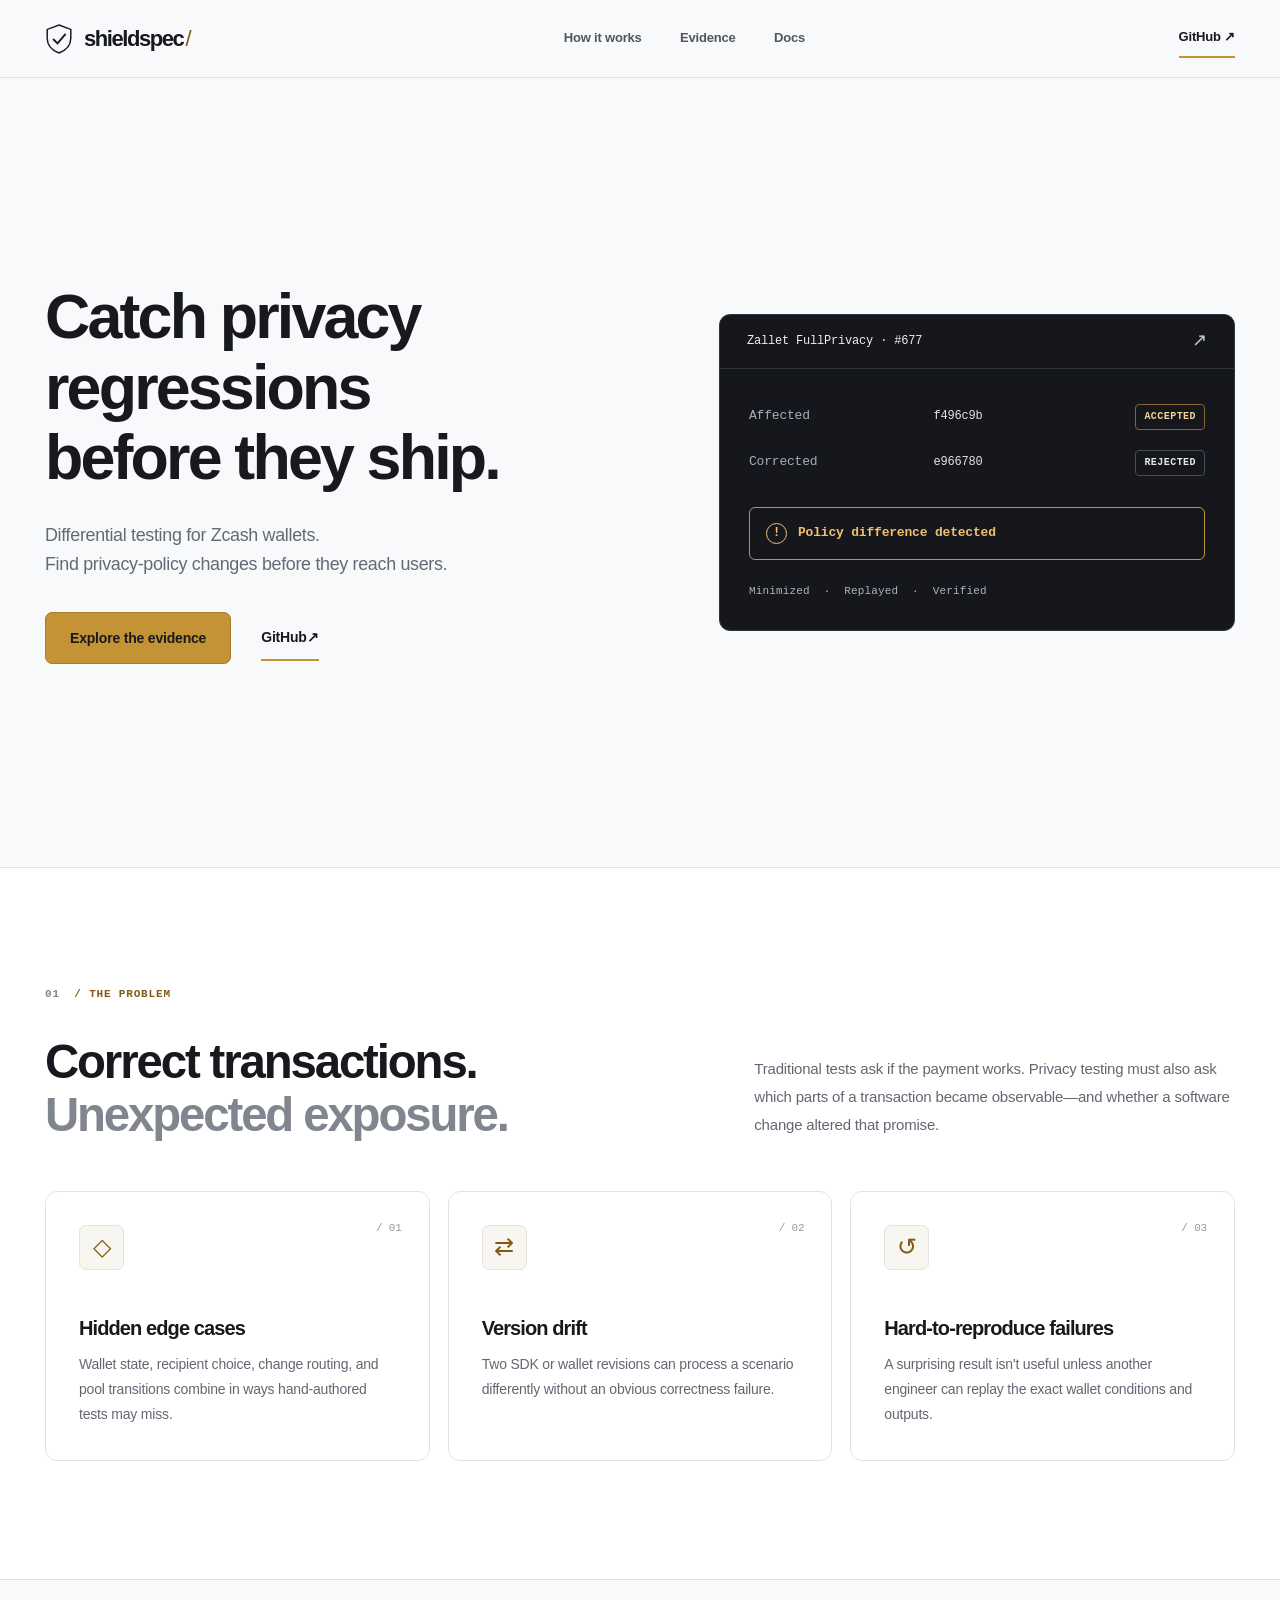
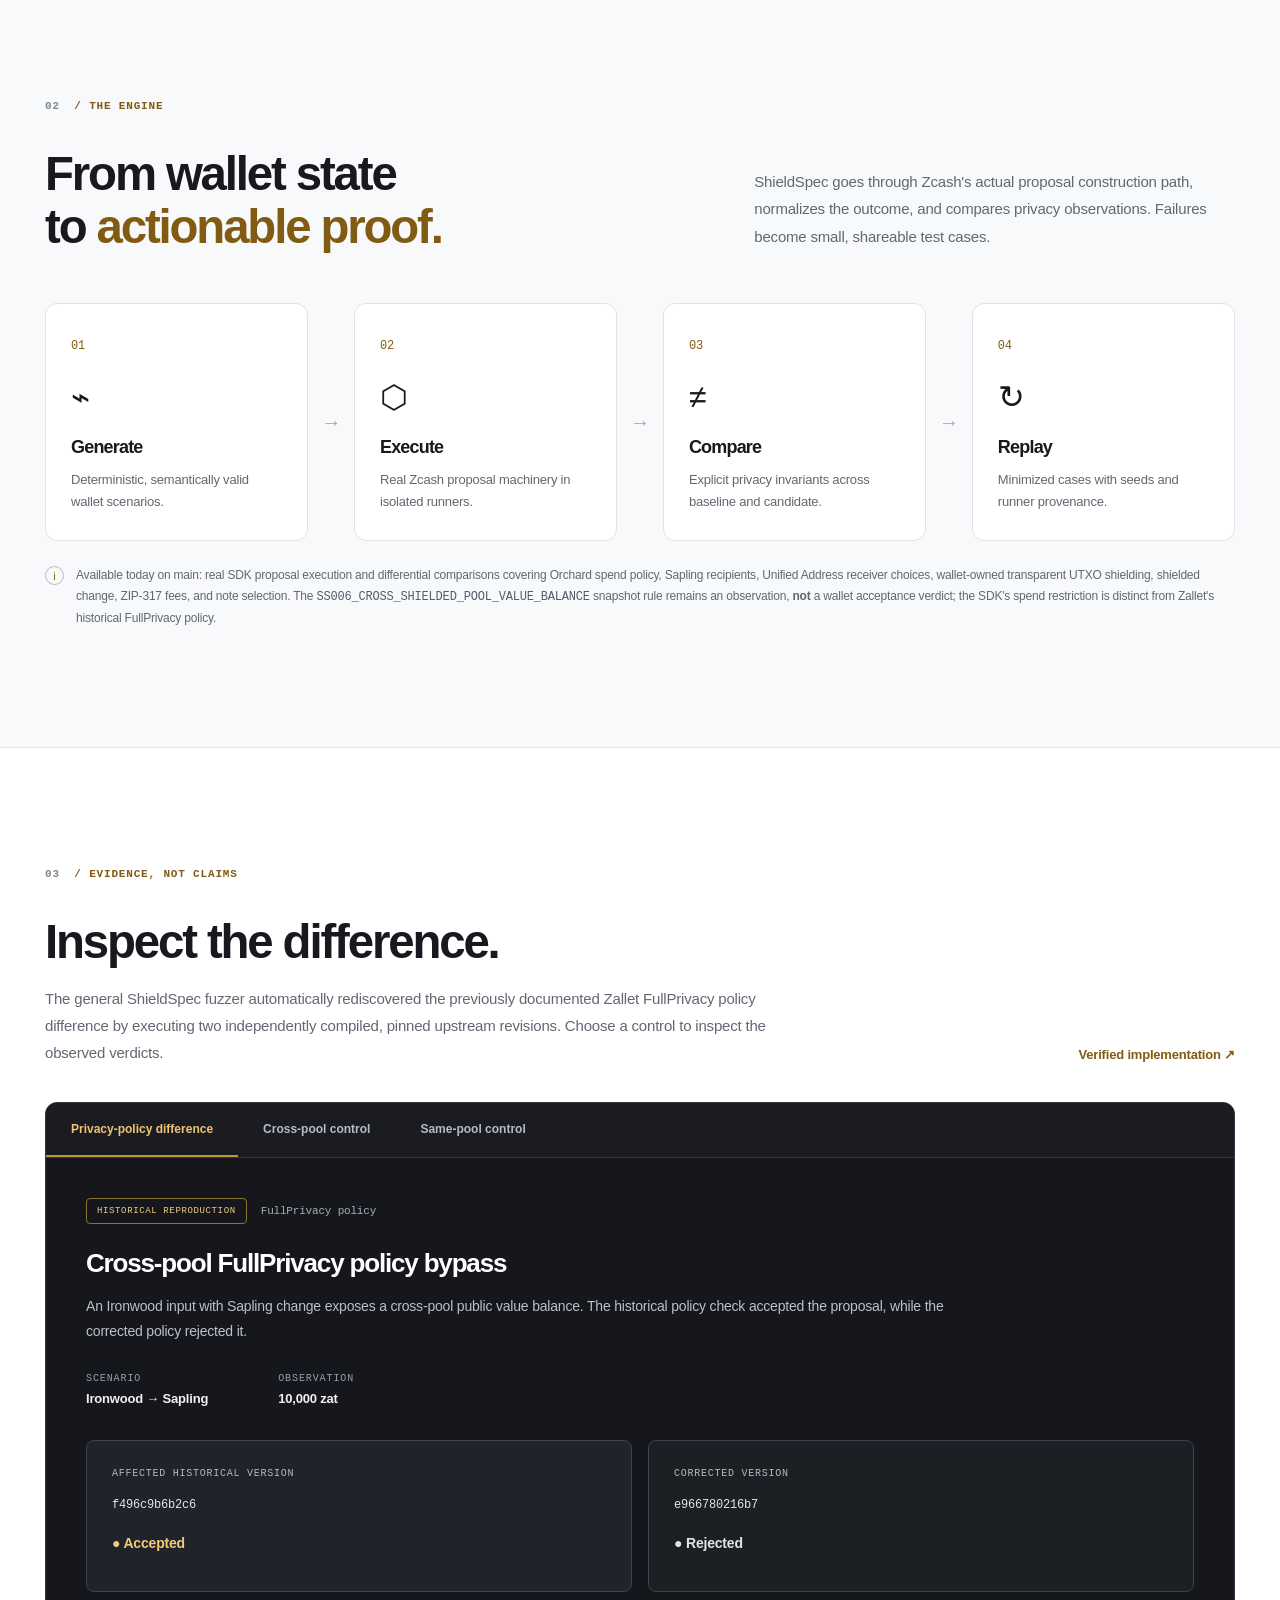
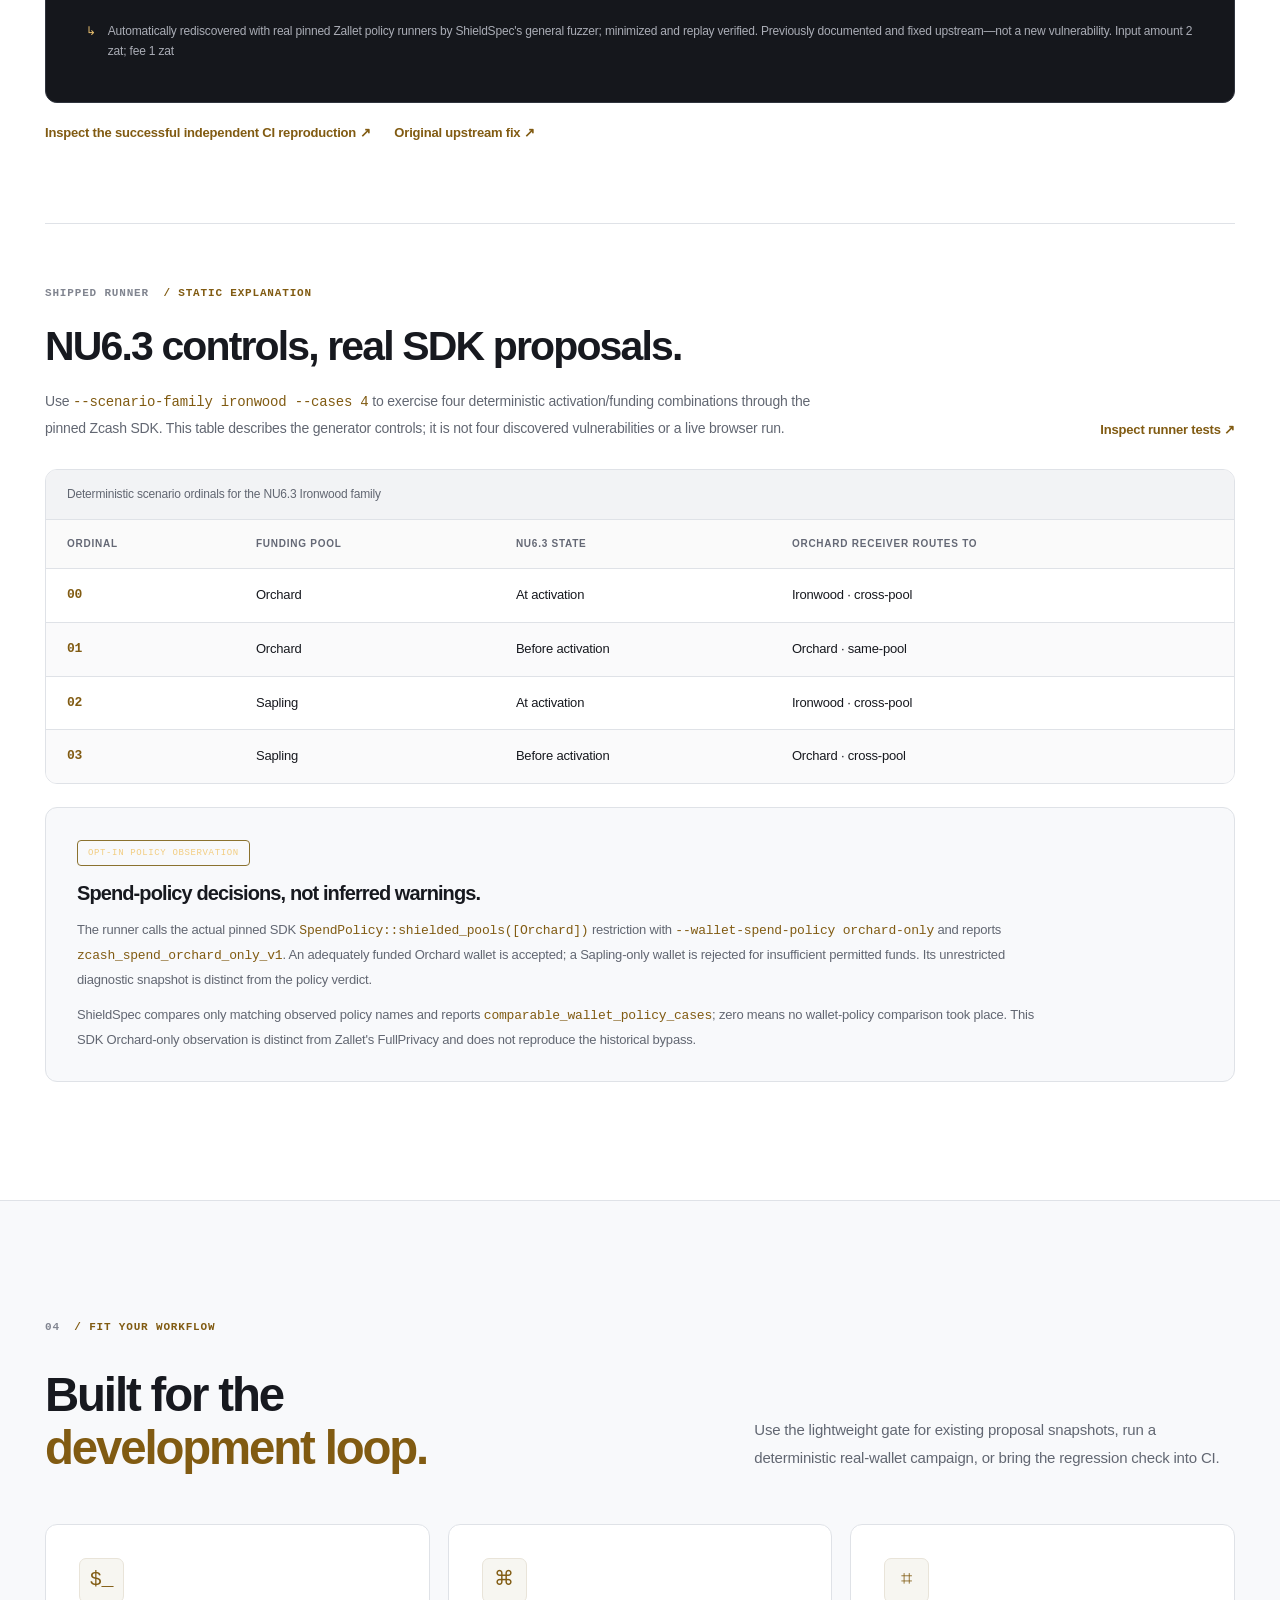
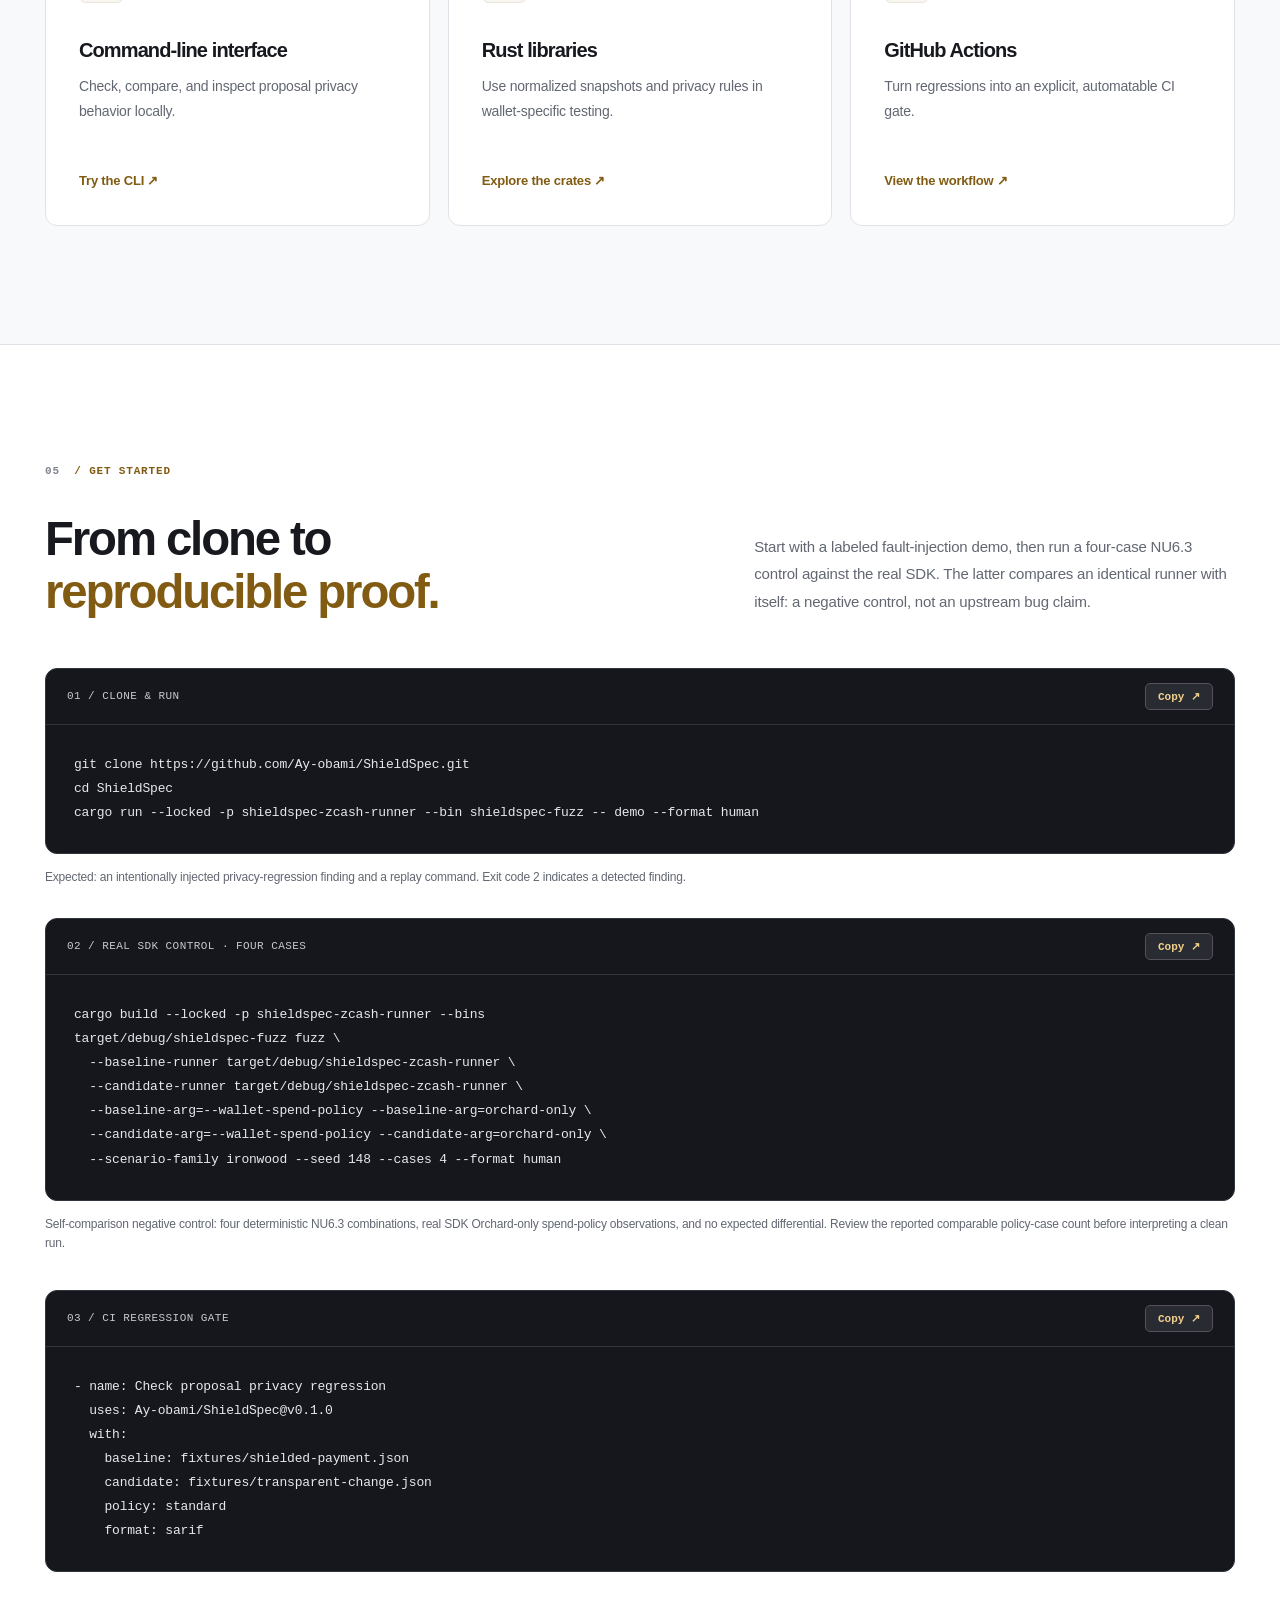
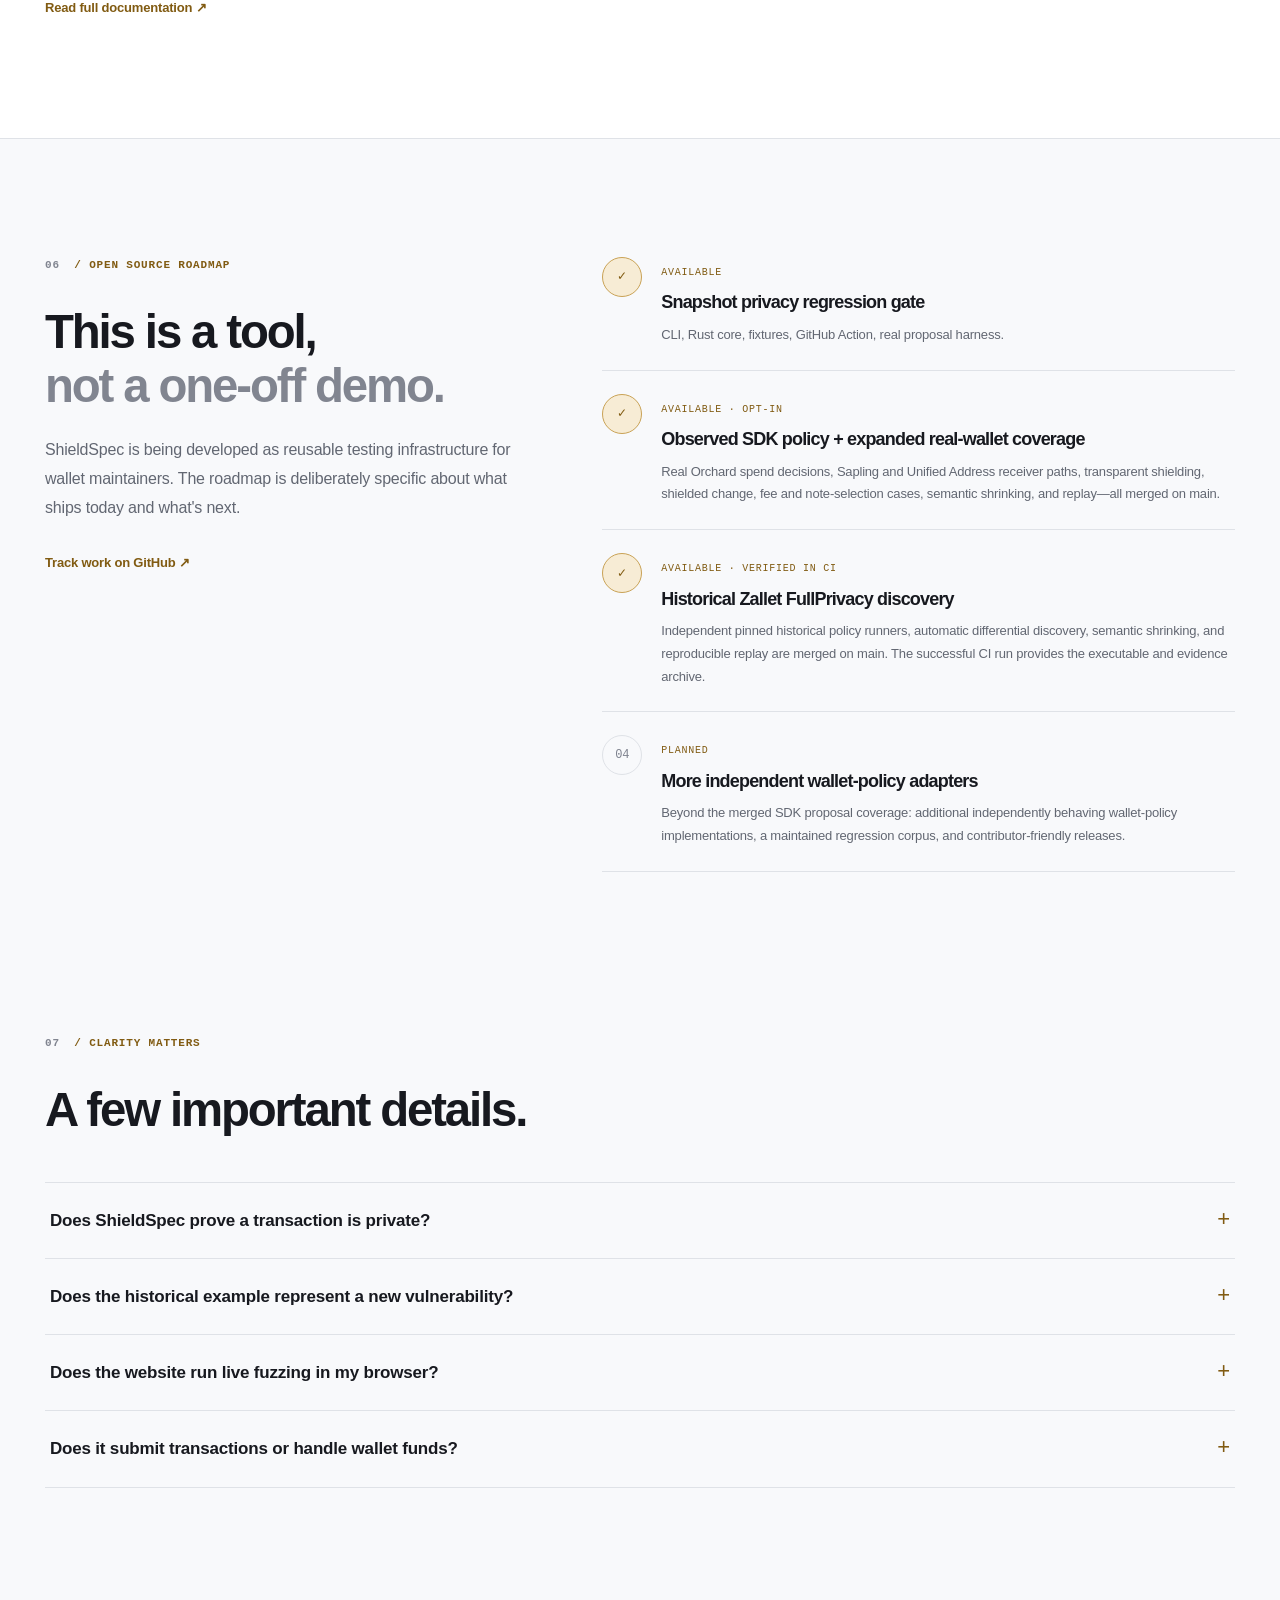
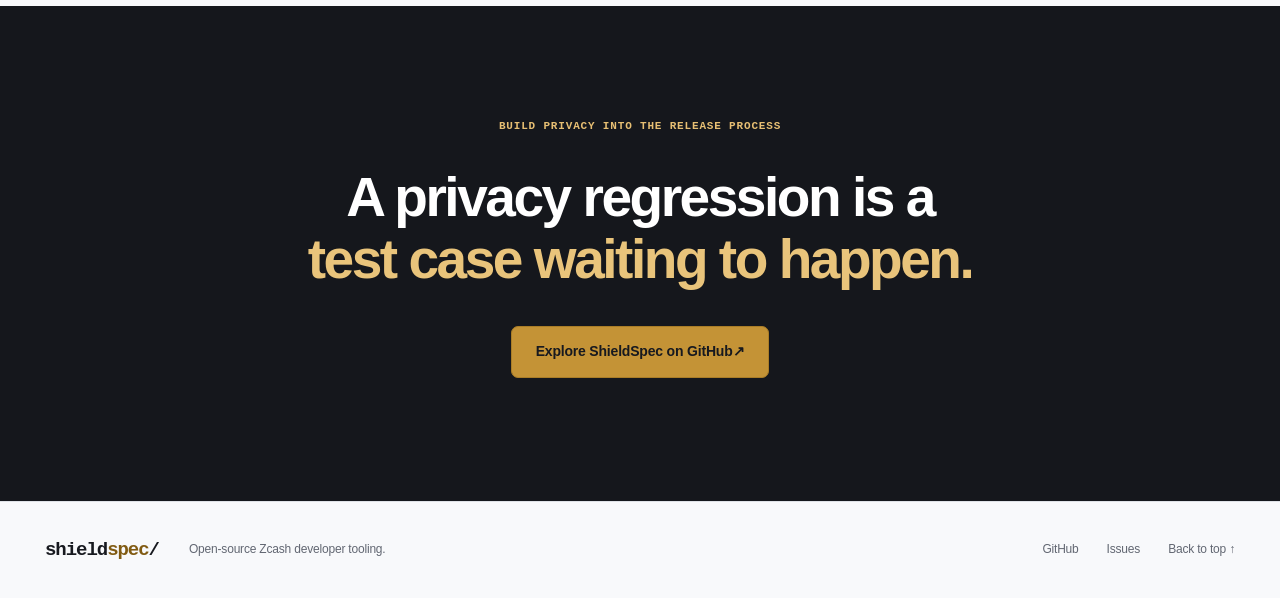
==== commit dbe10cef: "feat(site): redesign ShieldSpec with clean gold visual system and verified Zallet evidence" ====
--- a/site/index.html
+++ b/site/index.html
@@ -4,12 +4,12 @@
   <meta charset="utf-8">
   <meta name="viewport" content="width=device-width, initial-scale=1">
   <meta name="description" content="ShieldSpec is open-source privacy differential fuzzing for Zcash wallet developers. Find proposal privacy regressions, minimize them, and replay them deterministically.">
-  <meta name="theme-color" content="#080e0d">
+  <meta name="theme-color" content="#f8f9fb">
   <meta property="og:type" content="website">
   <meta property="og:title" content="ShieldSpec — Privacy regression testing for Zcash">
-  <meta property="og:description" content="Catch privacy regressions before they reach production. Real Zcash proposals, differential tests, minimized replays.">
-  <title>ShieldSpec — Catch privacy regressions before production</title>
-  <link rel="icon" href="data:image/svg+xml,%3Csvg xmlns='http://www.w3.org/2000/svg' viewBox='0 0 64 64'%3E%3Cpath fill='%23080e0d' d='M0 0h64v64H0z'/%3E%3Cpath d='M32 6l23 9v17c0 15-10 23-23 27C19 55 9 47 9 32V15z' fill='none' stroke='%2377e7a9' stroke-width='4'/%3E%3Cpath d='M20 33l8 8 17-20' fill='none' stroke='%2377e7a9' stroke-width='5'/%3E%3C/svg%3E">
+  <meta property="og:description" content="Catch privacy regressions before they ship. Independently execute historical Zallet privacy-policy runners, detect real differences, minimize and replay evidence.">
+  <title>ShieldSpec — Catch privacy regressions before they ship</title>
+  <link rel="icon" href="data:image/svg+xml,%3Csvg xmlns='http://www.w3.org/2000/svg' viewBox='0 0 64 64'%3E%3Cpath fill='%23f8f9fb' d='M0 0h64v64H0z'/%3E%3Cpath d='M32 6l23 9v17c0 15-10 23-23 27C19 55 9 47 9 32V15z' fill='none' stroke='%2317191f' stroke-width='4'/%3E%3Cpath d='M20 33l8 8 17-20' fill='none' stroke='%23c49336' stroke-width='5'/%3E%3C/svg%3E">
   <link rel="stylesheet" href="./styles.css">
   <script src="./app.js" defer></script>
 </head>
@@ -24,44 +24,34 @@
         </a>
         <nav class="nav-links" aria-label="Main navigation">
           <a href="#how-it-works">How it works</a>
-          <a href="#findings">Real evidence</a>
-          <a href="#integrations">Integrations</a>
-          <a href="#roadmap">Roadmap</a>
+          <a href="#findings">Evidence</a>
+          <a href="#quickstart">Docs</a>
         </nav>
-        <a class="header-action" href="https://github.com/Ay-obami/ShieldSpec" target="_blank" rel="noopener noreferrer">View on GitHub <span aria-hidden="true">↗</span></a>
+        <a class="header-action" href="https://github.com/Ay-obami/ShieldSpec" target="_blank" rel="noopener noreferrer">GitHub <span aria-hidden="true">↗</span></a>
       </div>
     </header>
 
     <main id="main">
       <section class="hero section" id="top" aria-labelledby="hero-title">
-        <div class="hero-glow" aria-hidden="true"></div>
         <div class="container hero-grid">
           <div class="hero-copy">
-            <div class="eyebrow"><span class="pulse-dot"></span> OPEN SOURCE <span class="eyebrow-divider">/</span> ZCASH DEVELOPER TOOLING</div>
-            <h1 id="hero-title">Catch privacy regressions <em>before</em> they reach production.</h1>
-            <p class="hero-lede">A transaction can still be valid while exposing something it shouldn't. ShieldSpec tests the privacy behavior of Zcash wallet proposals across implementations—and makes differences reproducible.</p>
+            <h1 id="hero-title">Catch privacy regressions before they ship.</h1>
+            <p class="hero-lede">Differential testing for Zcash wallets.<br>Find privacy-policy changes before they reach users.</p>
             <div class="hero-actions">
-              <a class="button primary" href="#quickstart">Get started <span aria-hidden="true">↗</span></a>
-              <a class="button secondary" href="#findings">Explore a real finding <span aria-hidden="true">→</span></a>
-            </div>
-            <p class="hero-footnote"><span class="check" aria-hidden="true">✓</span> Open-source Rust tooling <span class="dot-sep">·</span> CLI + library + GitHub Action</p>
-          </div>
-          <div class="hero-demo" aria-label="Example ShieldSpec differential comparison">
-            <div class="terminal-bar"><div class="terminal-dots" aria-hidden="true"><i></i><i></i><i></i></div><span>shieldspec / injected-fault demo</span><span class="terminal-status">● example</span></div>
+              <a class="button primary" href="#findings">Explore the evidence</a>
+              <a class="button text-action" href="https://github.com/Ay-obami/ShieldSpec" target="_blank" rel="noopener noreferrer">GitHub <span aria-hidden="true">↗</span></a>
+            </div>
+          </div>
+          <div class="hero-demo" aria-label="Verified historical Zallet FullPrivacy differential result">
+            <div class="terminal-bar"><span>Zallet FullPrivacy · #677</span><a href="https://github.com/Ay-obami/ShieldSpec/actions/runs/40616469538" target="_blank" rel="noopener noreferrer" aria-label="View verified historical Zallet CI run">↗</a></div>
             <div class="terminal-body">
-              <p class="prompt"><span class="prompt-dollar">$</span> shieldspec-fuzz <span class="muted">demo --format human</span></p>
-              <div class="terminal-rule"></div>
-              <p><span class="line-no">01</span> <span class="term-dim">baseline</span> <span class="term-value">privacy-preserving</span></p>
-              <p><span class="line-no">02</span> <span class="term-dim">candidate</span> <span class="term-warn">transparent change introduced</span></p>
-              <p><span class="line-no">03</span> <span class="term-dim">rule</span> <span class="term-value">SS003_TRANSPARENT_CHANGE</span></p>
-              <div class="terminal-rule"></div>
-              <div class="terminal-result"><span class="result-dot"></span> PRIVACY REGRESSION DETECTED <span class="result-count">01 / 01</span></div>
-              <div class="terminal-meta"><span>Seed <b>148</b></span><span>Minimized <b>✓</b></span><span>Replay <b>ready</b></span></div>
-            </div>
-            <p class="terminal-disclaimer">Demonstration: intentionally injected regression, not an upstream vulnerability discovery.</p>
-          </div>
-        </div>
-        <div class="container hero-bottom" aria-hidden="true"><span>ENGINEERED FOR PRIVACY INVARIANTS</span><span class="horizontal-trace"></span><span>01 / PROBLEM</span></div>
+              <div class="terminal-row"><span class="term-dim">Affected</span><code>f496c9b</code><span class="terminal-verdict accepted">ACCEPTED</span></div>
+              <div class="terminal-row"><span class="term-dim">Corrected</span><code>e966780</code><span class="terminal-verdict rejected">REJECTED</span></div>
+              <div class="terminal-result"><span class="terminal-result-icon" aria-hidden="true">!</span> Policy difference detected</div>
+              <p class="terminal-meta">Minimized <span aria-hidden="true">·</span> Replayed <span aria-hidden="true">·</span> Verified</p>
+            </div>
+          </div>
+        </div>
       </section>
 
       <section class="section problem-section" id="problem" aria-labelledby="problem-title">
@@ -96,7 +86,7 @@
       <section class="section evidence-section" id="findings" aria-labelledby="findings-title">
         <div class="container">
           <div class="section-kicker"><span>03</span> / EVIDENCE, NOT CLAIMS</div>
-          <div class="evidence-header"><div><h2 id="findings-title">Inspect the difference.</h2><p class="section-description">A previously documented Zallet FullPrivacy policy issue—reproduced against pinned historical code, separate from the current SDK spend-policy runner. Choose a control to inspect its before/after verdict.</p></div><a class="text-link" href="https://github.com/zcash/zallet/pull/677" target="_blank" rel="noopener noreferrer">Upstream zallet#677 ↗</a></div>
+          <div class="evidence-header"><div><h2 id="findings-title">Inspect the difference.</h2><p class="section-description">The general ShieldSpec fuzzer automatically rediscovered the previously documented Zallet FullPrivacy policy difference by executing two independently compiled, pinned upstream revisions. Choose a control to inspect the observed verdicts.</p></div><a class="text-link" href="https://github.com/Ay-obami/ShieldSpec/pull/45" target="_blank" rel="noopener noreferrer">Verified implementation ↗</a></div>
           <div class="case-explorer">
             <div class="case-tabs" id="case-tabs" role="tablist" aria-label="Historical test cases">
               <button class="case-tab is-active" id="case-tab-zallet-677" role="tab" type="button" aria-selected="true" aria-controls="case-panel" tabindex="0" data-case-id="zallet-677">Privacy-policy difference</button>
@@ -112,9 +102,10 @@
                 <div class="compare-panel"><span class="compare-label">AFFECTED HISTORICAL VERSION</span><code id="before-sha">f496c9b</code><div class="verdict is-accepted" id="before-verdict"><span aria-hidden="true">●</span> Accepted</div></div>
                 <div class="compare-panel corrected"><span class="compare-label">CORRECTED VERSION</span><code id="after-sha">e966780</code><div class="verdict is-rejected" id="after-verdict"><span aria-hidden="true">●</span> Rejected</div></div>
               </div>
-              <div class="provenance"><span>↳</span><p id="case-provenance">Historical reproduction of a documented, fixed issue. Not a newly discovered vulnerability; not an automatic general-fuzzer discovery.</p></div>
-            </div>
-          </div>
+              <div class="provenance"><span>↳</span><p id="case-provenance">Automatically rediscovered by ShieldSpec's general fuzzer using real Zallet policy runners. Minimized and replayed with pinned provenance. This is a documented, previously fixed issue, not a new vulnerability.</p></div>
+            </div>
+          </div>
+          <p class="evidence-links"><a class="text-link" href="https://github.com/Ay-obami/ShieldSpec/actions/runs/40616469538" target="_blank" rel="noopener noreferrer">Inspect the successful independent CI reproduction ↗</a><a class="text-link" href="https://github.com/zcash/zallet/pull/677" target="_blank" rel="noopener noreferrer">Original upstream fix ↗</a></p>
           <div class="sdk-evidence" aria-labelledby="sdk-evidence-title">
             <div class="sdk-evidence-heading">
               <div>
@@ -192,7 +183,7 @@
           <ol class="roadmap-list">
             <li><span class="roadmap-step complete">✓</span><div><span class="roadmap-state">AVAILABLE</span><h3>Snapshot privacy regression gate</h3><p>CLI, Rust core, fixtures, GitHub Action, real proposal harness.</p></div></li>
             <li><span class="roadmap-step complete">✓</span><div><span class="roadmap-state">AVAILABLE · OPT-IN</span><h3>Observed SDK policy + expanded real-wallet coverage</h3><p>Real Orchard spend decisions, Sapling and Unified Address receiver paths, transparent shielding, shielded change, fee and note-selection cases, semantic shrinking, and replay—all merged on main.</p></div></li>
-            <li><span class="roadmap-step active">↗</span><div><span class="roadmap-state">IN PROGRESS</span><h3>Historical wallet-policy integrations</h3><p>Automatic general-fuzzer reproduction of the pinned Zallet FullPrivacy difference still requires its own policy-enabled wallet runner.</p></div></li>
+            <li><span class="roadmap-step complete">✓</span><div><span class="roadmap-state">AVAILABLE · VERIFIED IN CI</span><h3>Historical Zallet FullPrivacy discovery</h3><p>Independent pinned historical policy runners, automatic differential discovery, semantic shrinking, and reproducible replay are merged on main. The successful CI run provides the executable and evidence archive.</p></div></li>
             <li><span class="roadmap-step">04</span><div><span class="roadmap-state">PLANNED</span><h3>More independent wallet-policy adapters</h3><p>Beyond the merged SDK proposal coverage: additional independently behaving wallet-policy implementations, a maintained regression corpus, and contributor-friendly releases.</p></div></li>
           </ol>
         </div>
@@ -204,7 +195,7 @@
           <h2 id="faq-title">A few important details.</h2>
           <div class="faq-list">
             <details><summary>Does ShieldSpec prove a transaction is private?</summary><p>No. It assesses configured privacy properties of observable transaction proposals and reports differences. Passing tests do not guarantee anonymity, metadata protection, or safety across all scenarios.</p></details>
-            <details><summary>Does the historical example represent a new vulnerability?</summary><p>No. Zallet's documented upstream issue was previously fixed. Its pinned before/after FullPrivacy reproduction is independent of the general fuzzer. The shipped Orchard-only SDK observation is a different spend policy; it does not claim to rediscover this bug.</p></details>
+            <details><summary>Does the historical example represent a new vulnerability?</summary><p>No. Zallet's documented upstream issue was previously fixed. ShieldSpec now automatically rediscovers that historical difference through the general fuzzer by running two real pinned Zallet revisions; it does not claim to find a previously unknown vulnerability. The Orchard-only SDK observation remains a distinct spend policy.</p></details>
             <details><summary>Does the website run live fuzzing in my browser?</summary><p>No. The historical explorer and NU6.3 control matrix are static explanations. Run actual proposal generation, SDK policy observation, comparison, shrinking, and replay with the Rust binaries on your own machine or in CI.</p></details>
             <details><summary>Does it submit transactions or handle wallet funds?</summary><p>No. ShieldSpec's current Zcash proposal harness uses synthetic in-memory test state. It does not sign or broadcast transactions.</p></details>
           </div>
--- a/site/styles.css
+++ b/site/styles.css
@@ -1,264 +1,290 @@
-:root{
-  color-scheme:dark;
-  --bg:#080e0d;--panel:#101917;--panel-2:#0c1512;--border:#283833;--border-soft:#1b2d26;
-  --text:#eaf3ed;--muted:#9daea5;--subtle:#718379;--green:#8de6ab;--green-bright:#abfac4;
-  --warning:#ffba8b;--white:#ffffff;--radius:18px;--container:1160px;
-}
-*{box-sizing:border-box}
-html{scroll-behavior:smooth;scroll-padding-top:100px}
-body{margin:0;background:var(--bg);color:var(--text);font:16px/1.6 Inter,"Segoe UI",Arial,sans-serif;letter-spacing:-.01em}
-a{color:inherit;text-decoration:none}
-button{font:inherit}
-::selection{background:#3b8056;color:#fff}
-:focus-visible{outline:3px solid var(--green-bright);outline-offset:4px}
-.container{width:min(calc(100% - 64px),var(--container));margin-inline:auto}
-.site-shell{overflow:clip}
-.skip-link{position:absolute;top:-60px;left:16px;z-index:30;padding:8px 14px;background:#d5ffe0;color:#08150e}
-.skip-link:focus{top:12px}
-.site-header{position:sticky;top:0;z-index:25;border-bottom:1px solid rgba(148,195,163,.13);background:rgba(8,14,13,.92);backdrop-filter:blur(22px)}
-.header-inner{height:81px;display:flex;align-items:center;justify-content:space-between;gap:24px}
-.wordmark{display:inline-flex;align-items:center;gap:12px;font-weight:800;font-size:23px;letter-spacing:-1.5px;white-space:nowrap}
-.brand-icon{display:inline-flex;width:31px;height:36px;color:var(--green)}
-.brand-icon svg{width:100%;height:100%}
-.wordmark-accent{color:var(--green)}
-.wordmark-mark{font-weight:400;color:#52675b;margin-left:3px}
-.nav-links{display:flex;align-items:center;gap:34px}
-.nav-links a{color:#acbdb1;font-size:13px;font-weight:600;transition:color .2s}
-.nav-links a:hover,.site-footer a:hover{color:var(--green-bright)}
-.header-action{border:1px solid #405b4c;color:var(--green-bright);padding:11px 17px;border-radius:8px;font-size:13px;font-weight:700;white-space:nowrap;transition:background .2s}
-.header-action:hover{background:#163323}
-.section{padding:123px 0}
-.hero{position:relative;min-height:720px;padding:150px 0 0;background:radial-gradient(ellipse 50% 50% at 95% 35%,rgba(30,92,56,.17),transparent 80%)}
-.hero-glow{position:absolute;width:670px;height:670px;right:-220px;top:-140px;background:radial-gradient(circle,rgba(24,103,68,.16),transparent 65%);pointer-events:none}
-.hero:before,.workflow-section:before{content:"";position:absolute;inset:0;opacity:.24;pointer-events:none;background-image:linear-gradient(rgba(141,230,171,.08) 1px,transparent 1px),linear-gradient(90deg,rgba(141,230,171,.08) 1px,transparent 1px);background-size:64px 64px;mask-image:linear-gradient(to right,transparent 22%,#000)}
-.hero-grid{position:relative;display:grid;grid-template-columns:minmax(0,1.12fr) minmax(0,1fr);align-items:center;gap:52px}
-.eyebrow,.section-kicker,.terminal-bar,.card-index,.step-no,.compare-label,.command-header,.roadmap-state,.hero-bottom,.footer-mark{font-family:ui-monospace,SFMono-Regular,Consolas,"Liberation Mono",monospace;letter-spacing:.09em}
-.eyebrow{display:flex;align-items:center;gap:12px;font-size:11px;color:var(--green);font-weight:700;margin-bottom:29px}
-.pulse-dot{width:8px;height:8px;border-radius:50%;background:var(--green);box-shadow:0 0 0 5px rgba(141,230,171,.1)}
-.eyebrow-divider{color:#60746a}
-h1,h2,h3,p{margin-top:0}
-h1,h2{font-weight:660;letter-spacing:-.064em;line-height:1.065}
-h1{font-size:clamp(48px,5.6vw,78px);max-width:720px;margin-bottom:24px}
-h1 em{font-style:normal;color:var(--green)}
-.hero-lede{font-size:17px;line-height:1.82;max-width:560px;color:var(--muted);margin-bottom:34px}
-.hero-actions{display:flex;gap:13px;flex-wrap:wrap;margin-bottom:27px}
-.button{display:inline-flex;align-items:center;justify-content:center;gap:28px;min-height:52px;border-radius:8px;padding:13px 21px;font-size:13px;font-weight:800;transition:transform .2s,background .2s,border-color .2s}
-.button:hover{transform:translateY(-2px)}
-.button.primary{background:var(--green);color:#09150d;box-shadow:0 8px 35px rgba(76,208,117,.09)}
-.button.primary:hover{background:var(--green-bright)}
-.button.secondary{border:1px solid #34493d;background:#0b130f;color:#e5f8ea}
-.button.secondary:hover{border-color:#719a7a}
-.hero-footnote{font-size:12px;color:#8c9f94}
-.check{color:var(--green)}
-.dot-sep{padding:0 6px}
-.hero-demo{background:#0c1412;border:1px solid #304638;border-radius:13px;box-shadow:0 27px 75px rgba(0,0,0,.4),0 0 45px rgba(61,134,76,.07);overflow:hidden;transform:perspective(1100px) rotateY(-5deg) rotateX(2deg);position:relative}
-.hero-demo:after{content:"";position:absolute;pointer-events:none;inset:0;border-radius:13px;box-shadow:inset 0 0 45px rgba(141,230,171,.012)}
-.terminal-bar{height:46px;border-bottom:1px solid #26362d;background:#131e19;display:flex;align-items:center;gap:12px;padding:0 17px;font-size:9px;color:#7f9585;letter-spacing:.02em;white-space:nowrap}
-.terminal-dots{display:flex;gap:5px}
-.terminal-dots i{display:block;width:7px;height:7px;border-radius:50%;background:#506c56}
-.terminal-dots i:first-child{background:#8b705d}
-.terminal-dots i:nth-child(2){background:#8b8a5d}
-.terminal-status{color:var(--green);margin-left:auto}
-.terminal-body{padding:27px 26px 22px;font:12px/2 ui-monospace,SFMono-Regular,Consolas,monospace}
-.terminal-body p{margin:0;white-space:nowrap}
-.prompt{color:#ddece0}
-.prompt-dollar,.term-value{color:var(--green)}
-.muted,.line-no,.term-dim{color:#70887a}
-.line-no{display:inline-block;width:32px}
-.term-warn{color:var(--warning)}
-.terminal-rule{height:1px;margin:18px 0;background:linear-gradient(90deg,#2d4935,transparent)}
-.terminal-result{display:flex;align-items:center;gap:8px;padding:14px 10px;background:#251c16;border:1px solid #684534;border-radius:5px;color:#ffc19d;font-size:10px;font-weight:700;white-space:nowrap}
-.result-dot{width:8px;height:8px;border-radius:50%;background:#ef9e77}
-.result-count{color:#947463;margin-left:auto}
-.terminal-meta{display:flex;justify-content:space-between;gap:4px;color:#688174;margin-top:18px;font-size:10px}
-.terminal-meta b{color:#bddac4;font-weight:500}
-.terminal-disclaimer{border-top:1px solid #24382a;margin:0;padding:11px 16px;color:#789180;font-size:10px;background:#0a120e}
-.hero-bottom{position:relative;display:flex;align-items:center;gap:20px;padding-top:109px;padding-bottom:25px;color:#677b6b;font-size:10px}
-.horizontal-trace{flex:1;height:1px;background:linear-gradient(90deg,#233d2b,#29402d,transparent)}
-.section-kicker{font-size:11px;color:var(--green);margin-bottom:30px;font-weight:700}
-.section-kicker span{color:#708478;margin-right:10px}
-h2{font-size:clamp(40px,4.45vw,64px);margin-bottom:0}
-h3{letter-spacing:-.04em;line-height:1.2}
-.split-heading{display:grid;grid-template-columns:1.05fr .7fr;justify-content:space-between;gap:100px;align-items:end;margin-bottom:58px}
-.split-heading>p{font-size:16px;line-height:1.8;color:var(--muted);margin:0 0 5px}
-.text-dim{color:#76897c}
-.accent-text{color:var(--green)}
-.problem-section{background:linear-gradient(180deg,#0d1713 0%,#0b130f 100%);border-block:1px solid #1c3124}
-.problem-grid{display:grid;grid-template-columns:repeat(3,1fr);gap:16px}
-.problem-card{padding:31px 29px 30px;min-height:280px;border:1px solid #263a2d;border-radius:11px;background:linear-gradient(145deg,#132017,#101a14);position:relative}
-.card-index{position:absolute;top:29px;right:26px;color:#536c59;font-size:11px}
-.card-glyph{display:flex;align-items:center;justify-content:center;width:47px;height:47px;color:var(--green);background:#1d3926;border:1px solid #32503b;border-radius:10px;margin-bottom:41px;font-size:28px;font-weight:300}
-.problem-card h3{font-size:21px;margin-bottom:12px}
-.problem-card p{font-size:14px;line-height:1.75;color:#91a297;margin:0}
-.workflow-section{position:relative;overflow:hidden}
-.workflow-section:before{opacity:.12;mask-image:linear-gradient(transparent,#000)}
-.workflow-section .container{position:relative}
-.workflow-flow{display:grid;grid-template-columns:1fr auto 1fr auto 1fr auto 1fr;gap:8px;align-items:start}
-.workflow-step{padding:27px 24px;min-height:268px;border:1px solid #2d4234;background:#111b16;border-radius:10px}
-.step-no{font-size:11px;color:#718a76}
-.step-icon{color:var(--green);font-size:43px;line-height:1.2;margin:25px 0 29px}
-.workflow-step h3{font-size:18px;margin-bottom:10px}
-.workflow-step p{font-size:13px;color:#8da395;line-height:1.7;margin:0}
-.flow-arrow{font-size:21px;color:var(--green);padding-top:109px}
-.detail-note{font-size:13px;color:#8da897;display:flex;gap:12px;margin:23px 0 0}
-.info-mark{display:flex;justify-content:center;align-items:center;flex:0 0 18px;height:18px;border:1px solid #536b55;border-radius:50%;font-size:11px;color:var(--green)}
-.evidence-section{background:#0e1712;border-block:1px solid #1c3223}
-.evidence-header{display:flex;justify-content:space-between;align-items:end;gap:20px;margin-bottom:40px}
-.evidence-header h2{margin-bottom:19px}
-.section-description{max-width:690px;color:var(--muted);line-height:1.8;font-size:15px;margin:0}
-.text-link{color:var(--green);font-size:13px;font-weight:700;white-space:nowrap}
-.text-link:hover{text-decoration:underline}
-.case-explorer{background:#0b120f;border:1px solid #2c4232;border-radius:12px;overflow:hidden}
-.case-tabs{display:flex;gap:0;overflow-x:auto;border-bottom:1px solid #2b4231;background:#111c15}
-.case-tab{background:transparent;color:#8ca393;border:0;border-bottom:2px solid transparent;padding:19px 24px;cursor:pointer;white-space:nowrap;font:700 12px Inter,"Segoe UI",Arial,sans-serif}
-.case-tab:hover{background:#192b1f;color:#ebf5eb}
-.case-tab.is-active{color:var(--green);border-color:var(--green);background:#16251b}
-.case-panel{padding:39px}
-.case-context{display:flex;gap:15px;align-items:center;color:#8ca394;font:11px ui-monospace,monospace;margin-bottom:22px}
-.kind-badge{padding:7px 10px;border:1px solid #416746;border-radius:4px;color:var(--green);text-transform:uppercase;letter-spacing:.08em;font-size:9px}
-.case-panel h3{font-size:27px;margin-bottom:13px}
-.case-panel>p{font-size:14px;color:var(--muted);max-width:850px;line-height:1.8}
-.case-meta{display:flex;gap:80px;padding:19px 0 26px}
-.case-meta span{display:flex;flex-direction:column;gap:5px}
-.case-meta small{font:10px ui-monospace,monospace;letter-spacing:.1em;color:#708677}
-.case-meta b{font-size:13px;font-weight:600;color:#dbe7dc}
-.compare-grid{display:grid;grid-template-columns:1fr 1fr;gap:15px}
-.compare-panel{padding:24px;border:1px solid #3f483a;border-radius:8px;background:#1a1d17;min-height:150px}
-.compare-panel.corrected{background:#142219;border-color:#32563a}
-.compare-label{display:block;font-size:10px;color:#a2a894;margin-bottom:11px}
-.compare-panel code{display:block;font:12px ui-monospace,SFMono-Regular,Consolas,monospace;color:#ced6bf;margin-bottom:20px}
-.verdict{display:inline-flex;gap:8px;align-items:center;font-weight:700;font-size:14px}
-.verdict.is-accepted{color:#e8c391}.verdict.is-rejected{color:#91e5aa}
-.verdict.is-neutral{color:#dce4c6}
-.provenance{display:flex;gap:12px;margin-top:25px;color:#8b9f90;font-size:12px;line-height:1.7}
-.provenance>span{color:var(--green)}
-.provenance p{margin:0}
-.integration-grid{display:grid;grid-template-columns:repeat(3,1fr);gap:16px}
-.integration-item{padding:31px;border:1px solid #2a3d31;border-radius:10px;background:#101a15}
-.integration-icon{display:flex;width:51px;height:49px;align-items:center;justify-content:center;background:#1b3021;border:1px solid #2d5738;color:var(--green);border-radius:8px;font:22px ui-monospace,monospace;margin-bottom:50px}
-.integration-item h3{font-size:20px;margin-bottom:12px}
-.integration-item p{color:var(--muted);font-size:14px;line-height:1.75;min-height:75px}
-.integration-item a{color:var(--green);font-size:13px;font-weight:700}
-.quickstart-section{background:#0d1611;border-block:1px solid #213324}
-.command-card{overflow:hidden;border:1px solid #314b38;border-radius:10px;background:#0a110d;margin-bottom:12px}
-.command-header{padding:14px 21px;display:flex;align-items:center;justify-content:space-between;background:#142017;border-bottom:1px solid #253b2a;color:#839984;font-size:11px}
-.copy-button{border:1px solid #3a5940;background:#1d3022;color:var(--green);padding:5px 11px;font:700 11px ui-monospace,monospace;border-radius:4px;cursor:pointer}
-.copy-button:hover{background:#2c5132}
-.command-card pre{margin:0;padding:26px;overflow-x:auto;color:#cef5d8;font:13px/1.9 ui-monospace,SFMono-Regular,Consolas,"Liberation Mono",monospace;tab-size:2}
-.command-caption{font-size:12px;color:#849888;margin:0 0 25px}
-.command-card.alt{margin-top:32px;margin-bottom:21px}
-.roadmap-grid{display:grid;grid-template-columns:.9fr 1.1fr;gap:110px}
-.roadmap-grid>div>h2{margin-bottom:26px}
-.roadmap-grid>div>p{color:var(--muted);line-height:1.8;margin-bottom:23px}
-.roadmap-list{list-style:none;padding:0;margin:0}
-.roadmap-list li{display:flex;gap:22px;border-bottom:1px solid #2b4032;padding:23px 0}
-.roadmap-list li:first-child{padding-top:0}
-.roadmap-step{flex:0 0 40px;display:grid;place-items:center;width:40px;height:40px;border:1px solid #364a3a;border-radius:50%;color:#819383;font:12px ui-monospace,monospace}
-.roadmap-step.complete{border-color:#2e6840;background:#143620;color:var(--green)}
-.roadmap-step.active{border-color:#81d49c;color:var(--green)}
-.roadmap-state{font-size:9px;color:#7b9580}
-.roadmap-list h3{font-size:19px;margin:10px 0}
-.roadmap-list p{font-size:13px;line-height:1.7;color:var(--muted);margin:0}
-.faq-section{padding-top:30px}
-.faq-section h2{margin-bottom:47px}
-.faq-list{border-top:1px solid #2b4132}
-.faq-list details{border-bottom:1px solid #2b4132;padding:25px 8px}
-.faq-list summary{cursor:pointer;font-size:17px;font-weight:600;list-style:none;display:flex;justify-content:space-between;gap:18px}
-.faq-list summary::-webkit-details-marker{display:none}
-.faq-list summary:after{content:"+";font-size:22px;font-weight:400;color:var(--green)}
-.faq-list details[open] summary:after{content:"−"}
-.faq-list p{color:var(--muted);max-width:750px;margin:15px 0 0;font-size:14px;line-height:1.8}
-.closing-section{text-align:center;padding:115px 0 128px;background:radial-gradient(ellipse 65% 100% at 50% 110%,#21482c 0%,#0d1911 60%,#09100c 100%);border-top:1px solid #304f36}
-.closing-section h2{font-size:clamp(37px,4.8vw,68px);margin:25px 0 34px}
-.closing-section em{font-style:normal;color:var(--green)}
-.site-footer{padding:39px 0;border-top:1px solid #2a3d30;background:#0a120d}
-.footer-inner{display:flex;align-items:center;gap:35px;color:#7e9583;font-size:12px}
-.footer-mark{font-size:19px;font-weight:800;letter-spacing:-1px;color:#d2e6d4}
-.footer-mark span{color:var(--green)}
-.footer-inner>div{margin-left:auto;display:flex;gap:30px}
-@media (max-width:1060px){
-  .nav-links{gap:17px}.hero-grid{gap:28px}
-  .hero-demo{transform:none}
-  .terminal-body{font-size:10px}
-  .roadmap-grid{gap:40px}
-  .split-heading{gap:40px}
-}
-@media (max-width:800px){
-  .section{padding:80px 0}
-  .container{width:min(calc(100% - 36px),var(--container))}
-  .site-header .header-inner{height:auto;min-height:72px;flex-wrap:wrap;padding:14px 0;gap:12px}
-  .nav-links{order:3;width:100%;justify-content:space-between;gap:12px}
-  .nav-links a{font-size:12px}
-  .header-action{padding:7px 10px;font-size:11px}
-  .hero{padding-top:76px}
-  .hero-grid,.split-heading,.roadmap-grid{grid-template-columns:1fr}
-  .hero-grid{gap:54px}
-  .hero-bottom{padding-top:70px}
-  .problem-grid,.integration-grid{grid-template-columns:1fr}
-  .problem-card{min-height:220px}
-  .card-glyph,.integration-icon{margin-bottom:20px}
-  .workflow-flow{grid-template-columns:1fr 1fr;gap:12px}
-  .flow-arrow{display:none}
-  .workflow-step{min-height:240px}
-  .evidence-header{display:block}
-  .evidence-header .text-link{display:inline-block;margin-top:20px}
-  .case-panel{padding:24px}
-  .footer-inner{flex-wrap:wrap;gap:20px}
-  .footer-inner>div{margin-left:0}
-}
-@media (max-width:540px){
-  h1{font-size:clamp(43px,10.5vw,61px)}
-  h2{font-size:39px}
-  .hero-lede{font-size:15px}
-  .hero-demo{max-width:100%}
-  .terminal-body{padding:19px 12px;font-size:9px;overflow-x:auto}
-  .terminal-bar{padding:0 11px;font-size:8px}
-  .terminal-status{display:none}
-  .terminal-result{font-size:9px}
-  .workflow-flow,.compare-grid{grid-template-columns:1fr}
-  .workflow-step{min-height:185px}
-  .step-icon{margin:15px 0}
-  .case-tabs{scroll-snap-type:x mandatory}
-  .case-tab{scroll-snap-align:start;padding:15px}
-  .case-meta{gap:19px;flex-wrap:wrap}
-  .section{padding:70px 0}
-  .hero{padding-top:80px}
-  .header-action{display:none}
-  .footer-inner>div{flex-wrap:wrap;gap:16px}
-}
-@media (prefers-reduced-motion:reduce){
-  *,*::before,*::after{scroll-behavior:auto!important;animation:none!important;transition:none!important}
-}
-
-/* Current runner evidence: keep the generated-case controls separate from historical verdicts. */
-.sdk-evidence{margin-top:53px;border-top:1px solid #2b4834;padding-top:47px}
-.sdk-evidence-heading{display:flex;align-items:end;justify-content:space-between;gap:30px;margin-bottom:28px}
-.sdk-evidence-heading>div{max-width:800px}
-.sdk-evidence-heading .section-kicker{margin-bottom:15px}
-.sdk-evidence h3{font-size:clamp(28px,3.5vw,43px);letter-spacing:-.055em;line-height:1.15;margin-bottom:13px}
-.sdk-evidence-heading p{font-size:14px;line-height:1.85;color:var(--muted);margin:0}
-.sdk-evidence code,.policy-proof code{color:#b4f6c8;overflow-wrap:anywhere}
-.control-table-wrap{overflow-x:auto;border:1px solid #2b4834;border-radius:10px;background:#101c15}
-.control-table{width:100%;min-width:640px;border-collapse:collapse;text-align:left;font-size:13px}
-.control-table caption{padding:15px 21px;text-align:left;color:#abc0b0;font-size:12px;background:#16271b;border-bottom:1px solid #2b4834}
-.control-table th,.control-table td{padding:16px 21px;border-bottom:1px solid #294231}
-.control-table thead th{color:#94bea0;font-size:10px;text-transform:uppercase;letter-spacing:.08em;background:#111e16}
-.control-table tbody th{color:var(--green);font-family:ui-monospace,SFMono-Regular,Consolas,monospace}
-.control-table tbody tr:last-child th,.control-table tbody tr:last-child td{border-bottom:0}
-.control-table tbody tr:nth-child(even){background:#132019}
-.policy-proof{margin-top:19px;padding:27px 30px;background:#132219;border:1px solid #345840;border-radius:10px}
-.policy-proof h4{font-size:21px;letter-spacing:-.04em;line-height:1.35;margin:16px 0 10px}
-.policy-proof p{font-size:13px;line-height:1.85;color:#acbdb0;margin:0 0 10px;max-width:950px}
-.policy-proof p:last-child{margin-bottom:0}
-.sr-only{position:absolute;width:1px;height:1px;padding:0;margin:-1px;overflow:hidden;clip:rect(0,0,0,0);white-space:nowrap;border:0}
-@media (max-width:800px){
-  .sdk-evidence-heading{display:block}
-  .sdk-evidence-heading .text-link{display:inline-block;margin-top:19px}
-}
-@media (max-width:540px){
-  html{scroll-padding-top:132px}
-  .nav-links{flex-wrap:wrap;justify-content:flex-start;gap:8px 18px}
-  .sdk-evidence{margin-top:36px;padding-top:33px}
-  .control-table th,.control-table td{padding:13px 17px}
-  .policy-proof{padding:22px 19px}
-}
+:root {
+  color-scheme: light;
+  --bg: #f8f9fb;
+  --surface: #ffffff;
+  --surface-alt: #f2f3f5;
+  --text: #17191f;
+  --muted: #626772;
+  --subtle: #818590;
+  --border: #dfe2e7;
+  --accent: #c49336;
+  --accent-dark: #815b12;
+  --accent-light: #f7edd7;
+  --terminal: #15171c;
+  --terminal-border: #30343e;
+  --terminal-text: #f5f5f6;
+  --terminal-muted: #a9adb7;
+  --radius: 12px;
+  --container: 1190px;
+}
+
+* { box-sizing: border-box; }
+html { scroll-behavior: smooth; scroll-padding-top: 105px; }
+body { margin: 0; background: var(--bg); color: var(--text); font: 16px/1.6 Inter, "Segoe UI", Arial, sans-serif; letter-spacing: -.012em; }
+a { color: inherit; text-decoration: none; }
+button { font: inherit; }
+::selection { background: #f0d9a7; color: var(--text); }
+:focus-visible { outline: 3px solid var(--accent-dark); outline-offset: 4px; }
+.container { width: min(calc(100% - 88px), var(--container)); margin-inline: auto; }
+.site-shell { overflow: clip; }
+.skip-link { position: absolute; top: -65px; left: 20px; z-index: 40; padding: 10px 16px; background: var(--terminal); color: white; border-radius: 6px; }
+.skip-link:focus { top: 12px; }
+h1,h2,h3,h4,p { margin-top: 0; }
+h1,h2,h3,h4 { color: var(--text); letter-spacing: -.045em; }
+h1,h2 { line-height: 1.13; font-weight: 690; }
+h3,h4 { line-height: 1.3; font-weight: 650; }
+code,pre { font-family: ui-monospace, SFMono-Regular, Consolas, "Liberation Mono", monospace; }
+
+/* Clear navigation and a single spacious hero. */
+.site-header { position: sticky; top: 0; z-index: 25; border-bottom: 1px solid var(--border); background: var(--bg); }
+.header-inner { min-height: 77px; display: flex; align-items: center; justify-content: space-between; gap: 30px; }
+.wordmark { display: inline-flex; align-items: center; gap: 11px; font-size: 22px; line-height: 1; font-weight: 780; letter-spacing: -.065em; white-space: nowrap; }
+.brand-icon { display: inline-flex; width: 28px; height: 32px; color: var(--text); }
+.brand-icon svg { width: 100%; height: 100%; }
+.wordmark-accent { color: var(--text); }
+.wordmark-mark { margin-left: 2px; color: var(--accent-dark); font-weight: 500; }
+.nav-links { display: flex; align-items: center; gap: clamp(22px, 3vw, 47px); }
+.nav-links a, .header-action { font-size: 13px; font-weight: 600; }
+.nav-links a { color: #515560; transition: color .18s ease; }
+.nav-links a:hover, .site-footer a:hover { color: var(--accent-dark); }
+.header-action { padding: 8px 0; color: var(--text); border-bottom: 2px solid var(--accent); transition: color .18s ease; }
+.header-action:hover { color: var(--accent-dark); }
+.hero { padding: 65px 0 90px; min-height: min(790px, calc(100svh - 77px)); display: flex; align-items: center; border-bottom: 1px solid var(--border); }
+.hero-grid { display: grid; grid-template-columns: minmax(0, 1.12fr) minmax(0, 1fr); align-items: center; gap: clamp(58px, 7.5vw, 118px); }
+.hero-copy { max-width: 650px; animation: enter .3s ease-out both; }
+h1 { font-size: clamp(48px, 4.9vw, 71px); max-width: 690px; margin-bottom: 28px; text-wrap: balance; }
+.hero-lede { max-width: 570px; margin-bottom: 33px; color: #646976; font-size: clamp(16px, 1.4vw, 19px); line-height: 1.62; letter-spacing: -.018em; }
+.hero-actions { display: flex; align-items: center; gap: 30px; flex-wrap: wrap; }
+.button { display: inline-flex; align-items: center; justify-content: center; min-height: 52px; padding: 12px 24px; border-radius: 7px; font-size: 14px; line-height: 1.4; font-weight: 680; transition: background .18s ease, color .18s ease, transform .18s ease, border-color .18s ease; }
+.button:hover { transform: translateY(-2px); }
+.button.primary { background: var(--accent); color: #17191f; border: 1px solid #aa7d27; }
+.button.primary:hover { background: #d8a746; }
+.button.text-action { color: var(--text); border-radius: 0; padding-inline: 0; min-height: 42px; border-bottom: 2px solid var(--accent); }
+.button.text-action:hover { color: var(--accent-dark); }
+.hero-demo { min-width: 0; background: var(--terminal); border: 1px solid var(--terminal-border); border-radius: 11px; overflow: hidden; animation: enter .36s .07s ease-out both; }
+.terminal-bar { min-height: 54px; padding: 0 27px; display: flex; justify-content: space-between; align-items: center; gap: 12px; border-bottom: 1px solid #30343b; color: #edeef0; font: 12px/1.4 ui-monospace, SFMono-Regular, Consolas, monospace; }
+.terminal-bar a { color: #c7cad0; font-size: 18px; }
+.terminal-bar a:hover { color: var(--accent); }
+.terminal-body { padding: 35px 29px 30px; font: 13px/1.6 ui-monospace, SFMono-Regular, Consolas, monospace; color: var(--terminal-text); }
+.terminal-row { display: grid; grid-template-columns: minmax(78px, 1fr) minmax(85px, 1.1fr) auto; gap: 11px; align-items: center; margin-bottom: 20px; white-space: nowrap; }
+.terminal-row code { font-size: 12px; color: #e3e4e7; }
+.term-dim { color: var(--terminal-muted); }
+.terminal-verdict { border: 1px solid #484b53; border-radius: 4px; padding: 4px 8px; font-size: 10px; font-weight: 700; letter-spacing: .045em; text-align: center; }
+.terminal-verdict.accepted { color: #f0d49a; border-color: #84652b; }
+.terminal-verdict.rejected { color: #e5e6e9; }
+.terminal-result { display: flex; align-items: center; gap: 11px; margin: 31px 0 23px; padding: 15px 16px; border: 1px solid var(--accent); border-radius: 6px; color: #efc16b; font-weight: 600; white-space: normal; }
+.terminal-result-icon { display: grid; flex: 0 0 21px; place-items: center; width: 21px; height: 21px; border: 1px solid currentColor; border-radius: 50%; font-size: 12px; font-weight: 700; }
+.terminal-meta { margin: 0; color: #b0b3bc; font-size: 11px; letter-spacing: .015em; }
+.terminal-meta span { padding: 0 7px; color: #d0ad68; }
+
+/* Light editorial sections; gold is reserved for actions and emphasis. */
+.section { padding: 118px 0; }
+.section-kicker, .roadmap-state, .card-index, .step-no, .compare-label, .command-header, .kind-badge { font-family: ui-monospace, SFMono-Regular, Consolas, monospace; }
+.section-kicker { margin-bottom: 31px; color: var(--accent-dark); font-size: 11px; font-weight: 700; letter-spacing: .075em; }
+.section-kicker span { margin-right: 7px; color: var(--subtle); }
+h2 { font-size: clamp(36px, 3.7vw, 54px); margin-bottom: 0; }
+h3 { font-size: 20px; }
+.split-heading { display: grid; grid-template-columns: 1fr .76fr; align-items: end; gap: clamp(40px, 6vw, 100px); margin-bottom: 49px; }
+.split-heading > p { margin: 0 0 3px; color: var(--muted); font-size: 15px; line-height: 1.85; }
+.text-dim { color: var(--subtle); }
+.accent-text { color: var(--accent-dark); }
+.problem-section { background: var(--surface); border-bottom: 1px solid var(--border); }
+.problem-grid, .integration-grid { display: grid; grid-template-columns: repeat(3,minmax(0,1fr)); gap: 18px; }
+.problem-card, .integration-item { position: relative; padding: 33px; background: var(--surface); border: 1px solid var(--border); border-radius: var(--radius); }
+.problem-card { min-height: 255px; }
+.card-index { position: absolute; top: 28px; right: 27px; color: #969aa4; font-size: 11px; }
+.card-glyph, .integration-icon { display: grid; place-items: center; width: 45px; height: 45px; background: #f7f6f1; border: 1px solid #e9e4d9; border-radius: 7px; color: var(--accent-dark); font-size: 24px; font-weight: 400; }
+.card-glyph { margin-bottom: 45px; }
+.problem-card h3, .integration-item h3 { margin-bottom: 11px; }
+.problem-card p, .integration-item p { margin: 0; color: var(--muted); font-size: 14px; line-height: 1.8; }
+.workflow-section { background: var(--bg); border-bottom: 1px solid var(--border); }
+.workflow-flow { display: grid; grid-template-columns: 1fr auto 1fr auto 1fr auto 1fr; align-items: center; gap: 13px; }
+.workflow-step { min-height: 224px; padding: 27px 25px; border: 1px solid var(--border); border-radius: var(--radius); background: var(--surface); }
+.step-no { color: var(--accent-dark); font-size: 12px; }
+.step-icon { margin: 25px 0 23px; color: var(--text); font-size: 32px; line-height: 1; }
+.workflow-step h3 { margin-bottom: 9px; font-size: 18px; }
+.workflow-step p { margin: 0; color: var(--muted); font-size: 13px; line-height: 1.7; }
+.flow-arrow { color: #a5a8b1; font-size: 20px; }
+.detail-note { display: flex; align-items: flex-start; gap: 12px; margin: 24px 0 0; color: var(--muted); font-size: 12px; line-height: 1.75; }
+.detail-note code { color: #555b68; }
+.info-mark { display: grid; place-items: center; flex: 0 0 19px; width: 19px; height: 19px; margin-top: 1px; border: 1px solid #b6bac2; border-radius: 50%; color: var(--accent-dark); font-size: 11px; }
+
+/* Evidence: one deliberately dark technical explorer, with the rest readable in daylight. */
+.evidence-section { background: var(--surface); border-bottom: 1px solid var(--border); }
+.evidence-header { display: flex; justify-content: space-between; align-items: end; gap: 35px; margin-bottom: 36px; }
+.evidence-header h2 { margin-bottom: 17px; }
+.section-description { max-width: 730px; margin: 0; color: var(--muted); line-height: 1.8; font-size: 15px; }
+.text-link { display: inline-block; color: var(--accent-dark); font-size: 13px; font-weight: 700; text-underline-offset: 4px; }
+.text-link:hover { text-decoration: underline; }
+.case-explorer { overflow: hidden; border: 1px solid var(--terminal-border); border-radius: var(--radius); background: var(--terminal); color: var(--terminal-text); }
+.case-tabs { display: flex; overflow-x: auto; border-bottom: 1px solid var(--terminal-border); background: #1a1c22; }
+.case-tab { padding: 19px 25px; border: 0; border-bottom: 2px solid transparent; background: transparent; color: #b8bbc3; font: 600 12px Inter, "Segoe UI", Arial, sans-serif; cursor: pointer; white-space: nowrap; transition: background .18s ease, color .18s ease, border-color .18s ease; }
+.case-tab:hover { background: #24272e; color: #fff; }
+.case-tab.is-active { color: #f0c473; border-color: var(--accent); }
+.case-panel { padding: 40px; animation: case-in .18s ease-out both; }
+.case-context { display: flex; flex-wrap: wrap; align-items: center; gap: 14px; margin-bottom: 23px; color: #aaadb5; font: 11px ui-monospace, Consolas, monospace; }
+.kind-badge { padding: 7px 10px; border: 1px solid #8b722f; border-radius: 4px; color: #f2cd80; text-transform: uppercase; letter-spacing: .07em; font-size: 9px; }
+.case-panel h3 { margin-bottom: 13px; color: #fff; font-size: 26px; }
+.case-panel > p { max-width: 880px; color: #bdc0c8; font-size: 14px; line-height: 1.8; }
+.case-meta { display: flex; flex-wrap: wrap; gap: 70px; padding: 15px 0 30px; }
+.case-meta span { display: flex; flex-direction: column; gap: 5px; }
+.case-meta small { color: #999da8; font: 10px ui-monospace, Consolas, monospace; letter-spacing: .09em; }
+.case-meta b { color: #f0f0f2; font-size: 13px; font-weight: 600; }
+.compare-grid { display: grid; grid-template-columns: repeat(2,minmax(0,1fr)); gap: 16px; }
+.compare-panel { min-height: 152px; padding: 25px; border: 1px solid #40444e; border-radius: 8px; background: #202329; }
+.compare-panel.corrected { background: #1c2025; }
+.compare-label { display: block; margin-bottom: 14px; color: #b5b7c0; font-size: 10px; letter-spacing: .075em; }
+.compare-panel code { display: block; margin-bottom: 15px; color: #e3e4e6; font-size: 12px; }
+.verdict { display: inline-flex; align-items: center; gap: 8px; font-size: 14px; font-weight: 700; }
+.verdict.is-accepted { color: #f1cb7a; }
+.verdict.is-rejected { color: #e2e3e7; }
+.verdict.is-neutral { color: #d0d2d8; }
+.provenance { display: flex; gap: 12px; margin-top: 29px; color: #aaadb6; font-size: 12px; line-height: 1.7; }
+.provenance > span { color: #e5bc6d; }
+.provenance p { margin: 0; }
+.evidence-links { display: flex; gap: 24px; flex-wrap: wrap; margin: 20px 0 0; }
+
+/* Current SDK controls are visible, but intentionally separate from Zallet policy. */
+.sdk-evidence { margin-top: 79px; padding-top: 61px; border-top: 1px solid var(--border); }
+.sdk-evidence-heading { display: flex; justify-content: space-between; align-items: end; gap: 30px; margin-bottom: 28px; }
+.sdk-evidence-heading > div { max-width: 790px; }
+.sdk-evidence-heading .section-kicker { margin-bottom: 18px; }
+.sdk-evidence h3 { margin-bottom: 16px; color: var(--text); font-size: clamp(28px,3.2vw,42px); }
+.sdk-evidence-heading p { margin: 0; color: var(--muted); font-size: 14px; line-height: 1.8; }
+.sdk-evidence code, .policy-proof code { color: var(--accent-dark); overflow-wrap: anywhere; }
+.control-table-wrap { overflow-x: auto; border: 1px solid var(--border); border-radius: var(--radius); background: var(--surface); }
+.control-table { width: 100%; min-width: 640px; border-collapse: collapse; text-align: left; font-size: 13px; }
+.control-table caption { padding: 15px 21px; text-align: left; color: var(--muted); font-size: 12px; background: var(--surface-alt); border-bottom: 1px solid var(--border); }
+.control-table th, .control-table td { padding: 16px 21px; border-bottom: 1px solid var(--border); }
+.control-table thead th { background: #fafafa; color: #646875; font-size: 10px; text-transform: uppercase; letter-spacing: .075em; }
+.control-table tbody th { color: var(--accent-dark); font-family: ui-monospace, Consolas, monospace; }
+.control-table tbody tr:last-child th, .control-table tbody tr:last-child td { border-bottom: none; }
+.control-table tbody tr:nth-child(even) { background: #fafafb; }
+.policy-proof { margin-top: 23px; padding: 29px 31px; border: 1px solid var(--border); border-radius: var(--radius); background: var(--bg); }
+.policy-proof h4 { margin: 17px 0 12px; font-size: 20px; }
+.policy-proof p { margin: 0 0 11px; max-width: 980px; color: var(--muted); font-size: 13px; line-height: 1.85; }
+.policy-proof p:last-child { margin-bottom: 0; }
+
+/* Developer workflows and copyable terminal commands. */
+.integration-section { background: var(--bg); border-bottom: 1px solid var(--border); }
+.integration-item { background: var(--surface); }
+.integration-icon { margin-bottom: 34px; font-family: ui-monospace, Consolas, monospace; font-size: 20px; }
+.integration-item p { min-height: 75px; }
+.integration-item a { display: inline-block; margin-top: 22px; color: var(--accent-dark); font-size: 13px; font-weight: 700; }
+.integration-item a:hover { text-decoration: underline; }
+.quickstart-section { background: var(--surface); border-bottom: 1px solid var(--border); }
+.command-card { overflow: hidden; border: 1px solid var(--terminal-border); border-radius: var(--radius); background: var(--terminal); margin-bottom: 14px; }
+.command-header { display: flex; justify-content: space-between; align-items: center; gap: 16px; padding: 14px 21px; border-bottom: 1px solid #30343e; color: #c7c9d0; font-size: 11px; letter-spacing: .04em; }
+.copy-button { padding: 6px 12px; background: #282b32; border: 1px solid #56505b; border-radius: 5px; color: #f3d08d; font: 700 11px ui-monospace, Consolas, monospace; cursor: pointer; transition: background .18s ease; }
+.copy-button:hover { background: #353942; }
+.command-card pre { margin: 0; padding: 28px; overflow-x: auto; color: #e7e8ed; font-size: 13px; line-height: 1.85; tab-size: 2; }
+.command-caption { margin: 0 0 31px; color: var(--muted); font-size: 12px; }
+.command-card.alt { margin: 37px 0 22px; }
+.roadmap-section { background: var(--bg); }
+.roadmap-grid { display: grid; grid-template-columns: .85fr 1.15fr; gap: clamp(54px,7vw,112px); }
+.roadmap-grid > div > h2 { margin-bottom: 24px; }
+.roadmap-grid > div > p { margin-bottom: 26px; color: var(--muted); line-height: 1.8; }
+.roadmap-list { margin: 0; padding: 0; list-style: none; }
+.roadmap-list li { display: flex; gap: 19px; padding: 23px 0; border-bottom: 1px solid var(--border); }
+.roadmap-list li:first-child { padding-top: 0; }
+.roadmap-step { display: grid; flex: 0 0 40px; place-items: center; width: 40px; height: 40px; border: 1px solid var(--border); border-radius: 50%; color: #7e828e; font: 12px ui-monospace, Consolas, monospace; }
+.roadmap-step.complete { border-color: #c9a255; background: #f7ecd5; color: var(--accent-dark); }
+.roadmap-step.active { border-color: var(--accent); color: var(--accent-dark); }
+.roadmap-state { color: var(--accent-dark); font-size: 10px; letter-spacing: .075em; }
+.roadmap-list h3 { margin: 9px 0; font-size: 18px; }
+.roadmap-list p { margin: 0; color: var(--muted); font-size: 13px; line-height: 1.75; }
+.faq-section { padding-top: 45px; background: var(--bg); }
+.faq-section h2 { margin-bottom: 45px; }
+.faq-list { border-top: 1px solid var(--border); }
+.faq-list details { padding: 24px 5px; border-bottom: 1px solid var(--border); }
+.faq-list summary { display: flex; justify-content: space-between; gap: 18px; cursor: pointer; list-style: none; font-size: 17px; font-weight: 650; }
+.faq-list summary::-webkit-details-marker { display: none; }
+.faq-list summary::after { content: "+"; color: var(--accent-dark); font-size: 22px; font-weight: 400; line-height: 1.1; }
+.faq-list details[open] summary::after { content: "−"; }
+.faq-list p { max-width: 800px; margin: 17px 0 0; color: var(--muted); font-size: 14px; line-height: 1.8; }
+.closing-section { padding: 112px 0 123px; background: var(--terminal); text-align: center; }
+.closing-section .section-kicker { color: #e7bf73; }
+.closing-section h2 { margin: 25px 0 35px; color: #fff; font-size: clamp(37px,4.3vw,62px); }
+.closing-section em { color: #e9c47b; font-style: normal; }
+.site-footer { background: var(--bg); border-top: 1px solid var(--border); padding: 37px 0; }
+.footer-inner { display: flex; align-items: center; gap: 30px; color: var(--muted); font-size: 12px; }
+.footer-mark { color: var(--text); font: 800 19px ui-monospace, Consolas, monospace; letter-spacing: -.055em; }
+.footer-mark span { color: var(--accent-dark); }
+.footer-inner > div { display: flex; gap: 28px; margin-left: auto; }
+.sr-only { position: absolute; width: 1px; height: 1px; padding: 0; margin: -1px; overflow: hidden; clip: rect(0,0,0,0); white-space: nowrap; border: 0; }
+
+/* Subtle interactions without animated scenery or content hidden until JS. */
+@keyframes enter { from { opacity: .01; transform: translateY(10px); } to { opacity: 1; transform: translateY(0); } }
+@keyframes case-in { from { opacity: .7; } to { opacity: 1; } }
+
+@media (max-width: 1100px) {
+  .hero-grid { gap: 45px; }
+  h1 { font-size: clamp(43px,5vw,62px); }
+  .terminal-body { padding: 28px 22px 25px; font-size: 12px; }
+  .terminal-row { gap: 7px; }
+  .split-heading { gap: 45px; }
+  .workflow-flow { gap: 8px; }
+  .workflow-step { padding: 23px 19px; }
+}
+@media (max-width: 850px) {
+  .container { width: min(calc(100% - 48px), var(--container)); }
+  .header-inner { flex-wrap: wrap; min-height: 74px; padding: 16px 0; gap: 16px; }
+  .nav-links { order: 3; width: 100%; justify-content: flex-start; gap: 28px; }
+  .hero { min-height: auto; padding: 97px 0 107px; }
+  .hero-grid { grid-template-columns: 1fr; gap: 68px; }
+  .hero-copy { max-width: 680px; }
+  .hero-demo { max-width: 660px; }
+  .section { padding: 84px 0; }
+  .split-heading, .roadmap-grid { grid-template-columns: 1fr; gap: 23px; }
+  .problem-grid, .integration-grid { grid-template-columns: 1fr; }
+  .problem-card { min-height: 0; }
+  .card-glyph { margin-bottom: 27px; }
+  .workflow-flow { grid-template-columns: repeat(2,minmax(0,1fr)); gap: 15px; }
+  .flow-arrow { display: none; }
+  .workflow-step { min-height: 205px; }
+  .evidence-header, .sdk-evidence-heading { display: block; }
+  .evidence-header > .text-link, .sdk-evidence-heading .text-link { margin-top: 22px; }
+  .footer-inner { flex-wrap: wrap; gap: 20px; }
+  .footer-inner > div { margin-left: 0; }
+}
+@media (max-width: 560px) {
+  html { scroll-padding-top: 135px; }
+  .container { width: min(calc(100% - 36px), var(--container)); }
+  .header-inner { gap: 13px; }
+  .wordmark { font-size: 20px; }
+  .brand-icon { width: 25px; }
+  .nav-links { gap: 15px; flex-wrap: wrap; }
+  .nav-links a, .header-action { font-size: 12px; }
+  .hero { padding: 81px 0 95px; }
+  h1 { font-size: clamp(40px, 10vw, 53px); }
+  .hero-lede { font-size: 16px; }
+  .hero-lede br { display: none; }
+  .hero-actions { gap: 23px; }
+  .button { font-size: 13px; }
+  .terminal-bar { padding: 0 17px; font-size: 11px; }
+  .terminal-body { padding: 25px 16px; font-size: 11px; }
+  .terminal-row { grid-template-columns: minmax(65px,.75fr) minmax(70px,1fr) auto; gap: 6px; }
+  .terminal-row code { font-size: 10px; }
+  .terminal-verdict { font-size: 9px; padding: 3px 5px; }
+  .terminal-result { margin: 24px 0 19px; padding: 12px; font-size: 11px; }
+  h2 { font-size: clamp(32px,8vw,41px); }
+  .section { padding: 75px 0; }
+  .problem-card, .integration-item { padding: 28px; }
+  .workflow-flow, .compare-grid { grid-template-columns: 1fr; }
+  .workflow-step { min-height: 0; }
+  .step-icon { margin: 16px 0; }
+  .case-tabs { scroll-snap-type: x mandatory; }
+  .case-tab { scroll-snap-align: start; padding: 17px 18px; }
+  .case-panel { padding: 24px 18px; }
+  .case-meta { gap: 18px; }
+  .compare-panel { min-height: 133px; padding: 21px; }
+  .sdk-evidence { margin-top: 55px; padding-top: 43px; }
+  .control-table th,.control-table td { padding: 13px 16px; }
+  .policy-proof { padding: 23px 20px; }
+  .command-card pre { padding: 20px 17px; font-size: 11px; }
+  .command-header { padding: 12px 14px; }
+  .footer-inner > div { flex-wrap: wrap; gap: 16px; }
+}
+@media (prefers-reduced-motion: reduce) {
+  *,*::before,*::after { scroll-behavior: auto !important; animation: none !important; transition: none !important; }
+}
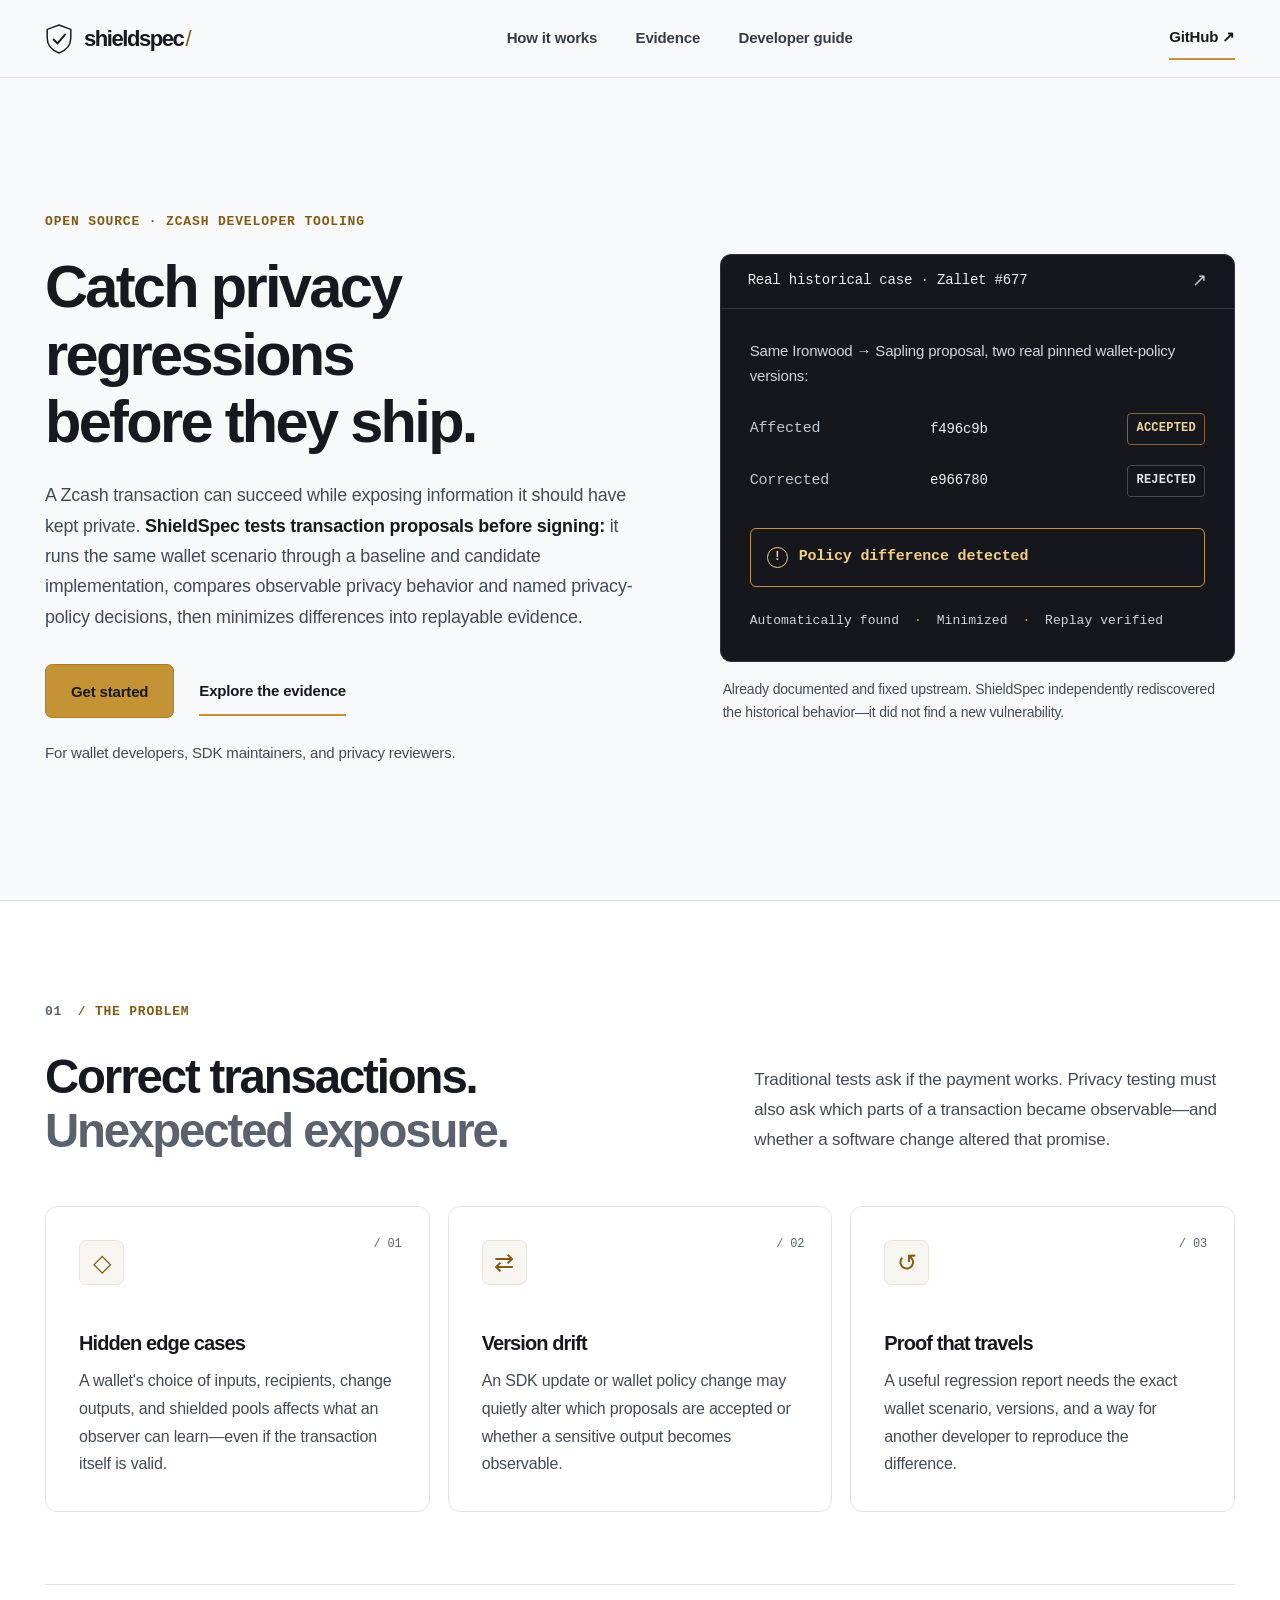
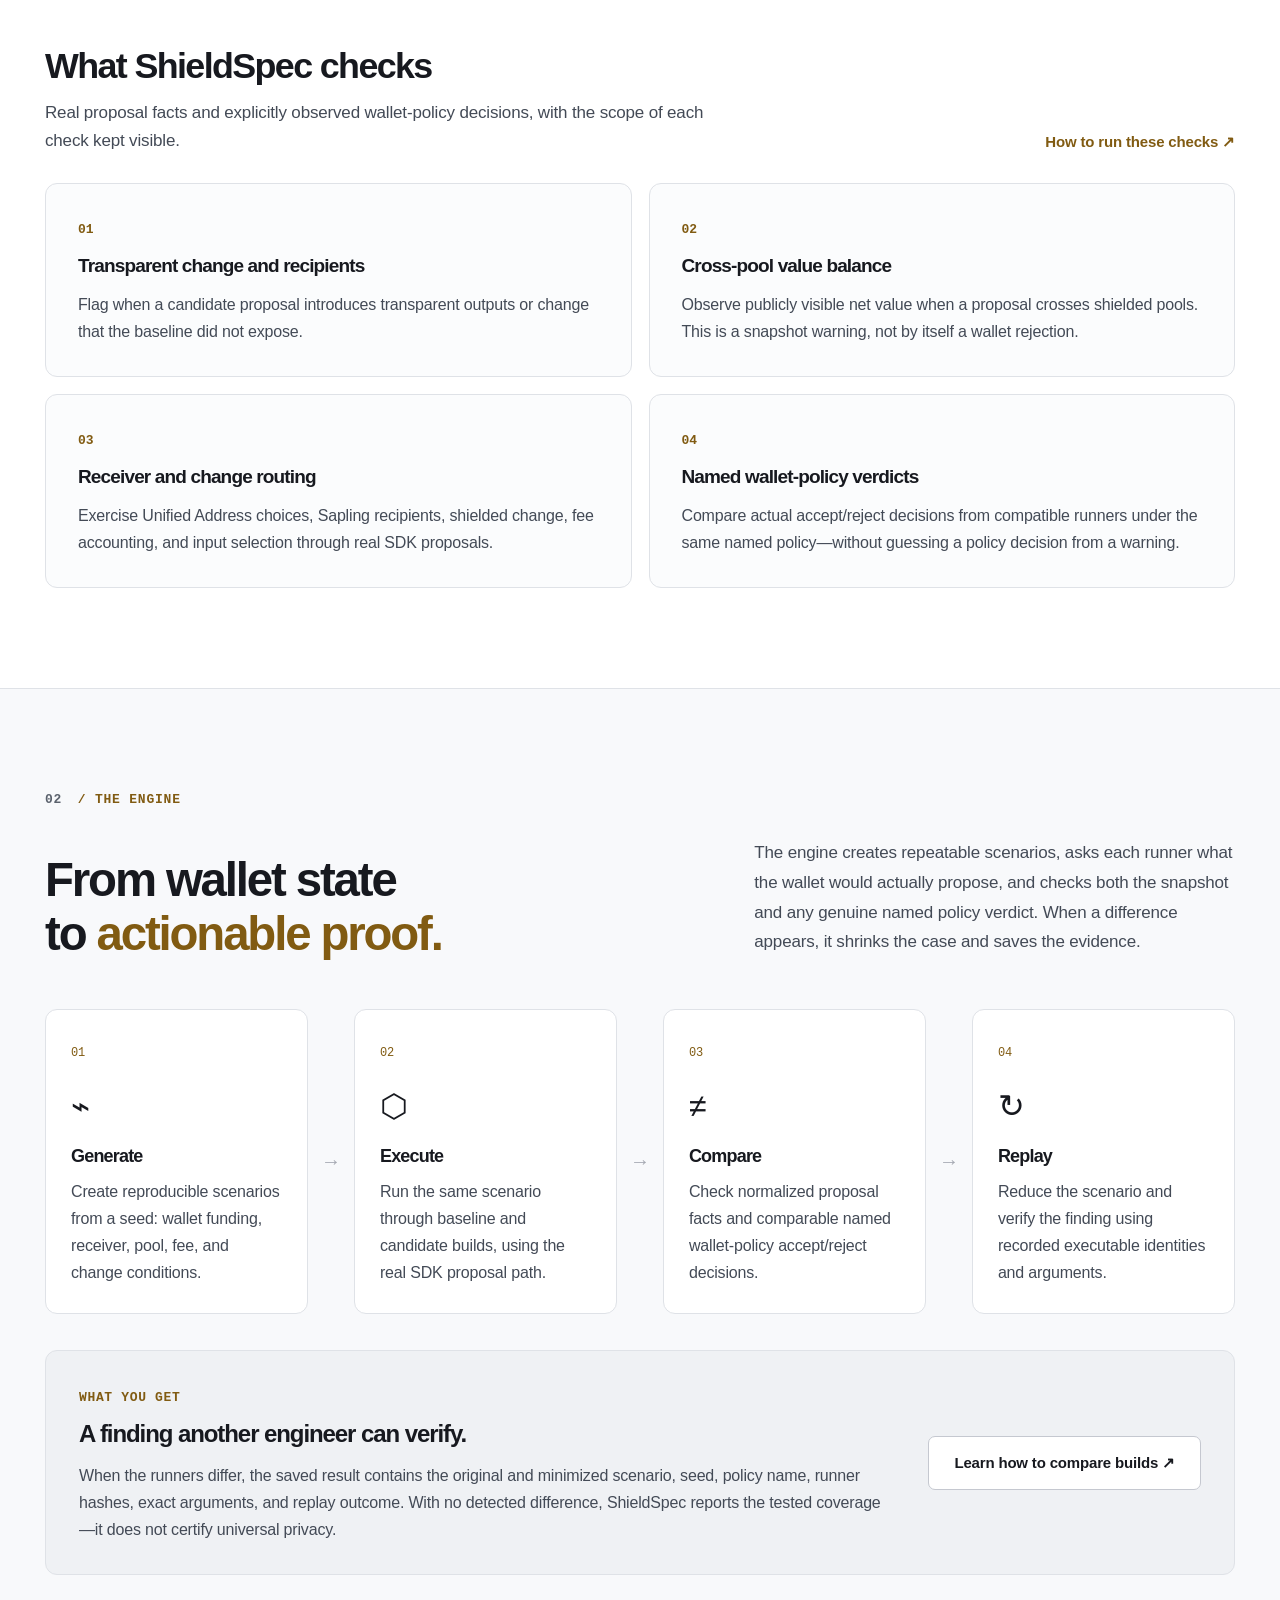
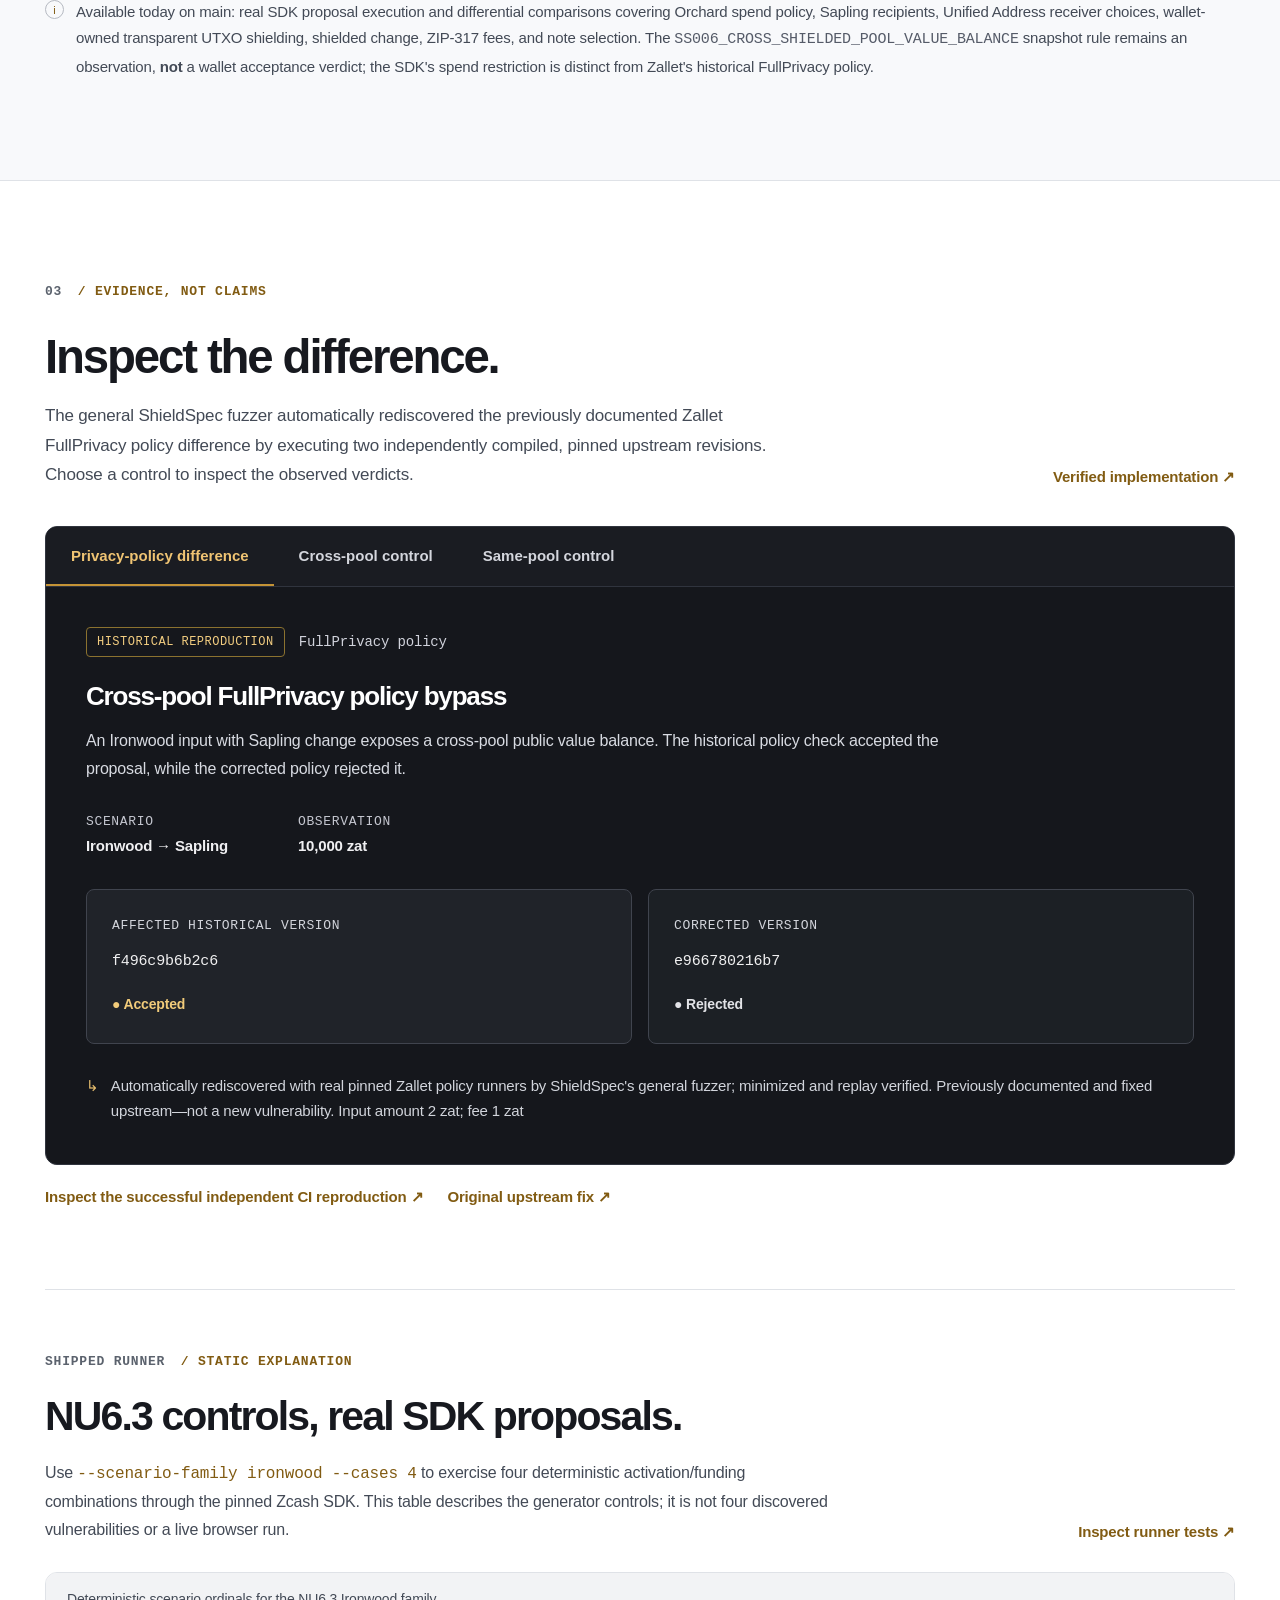
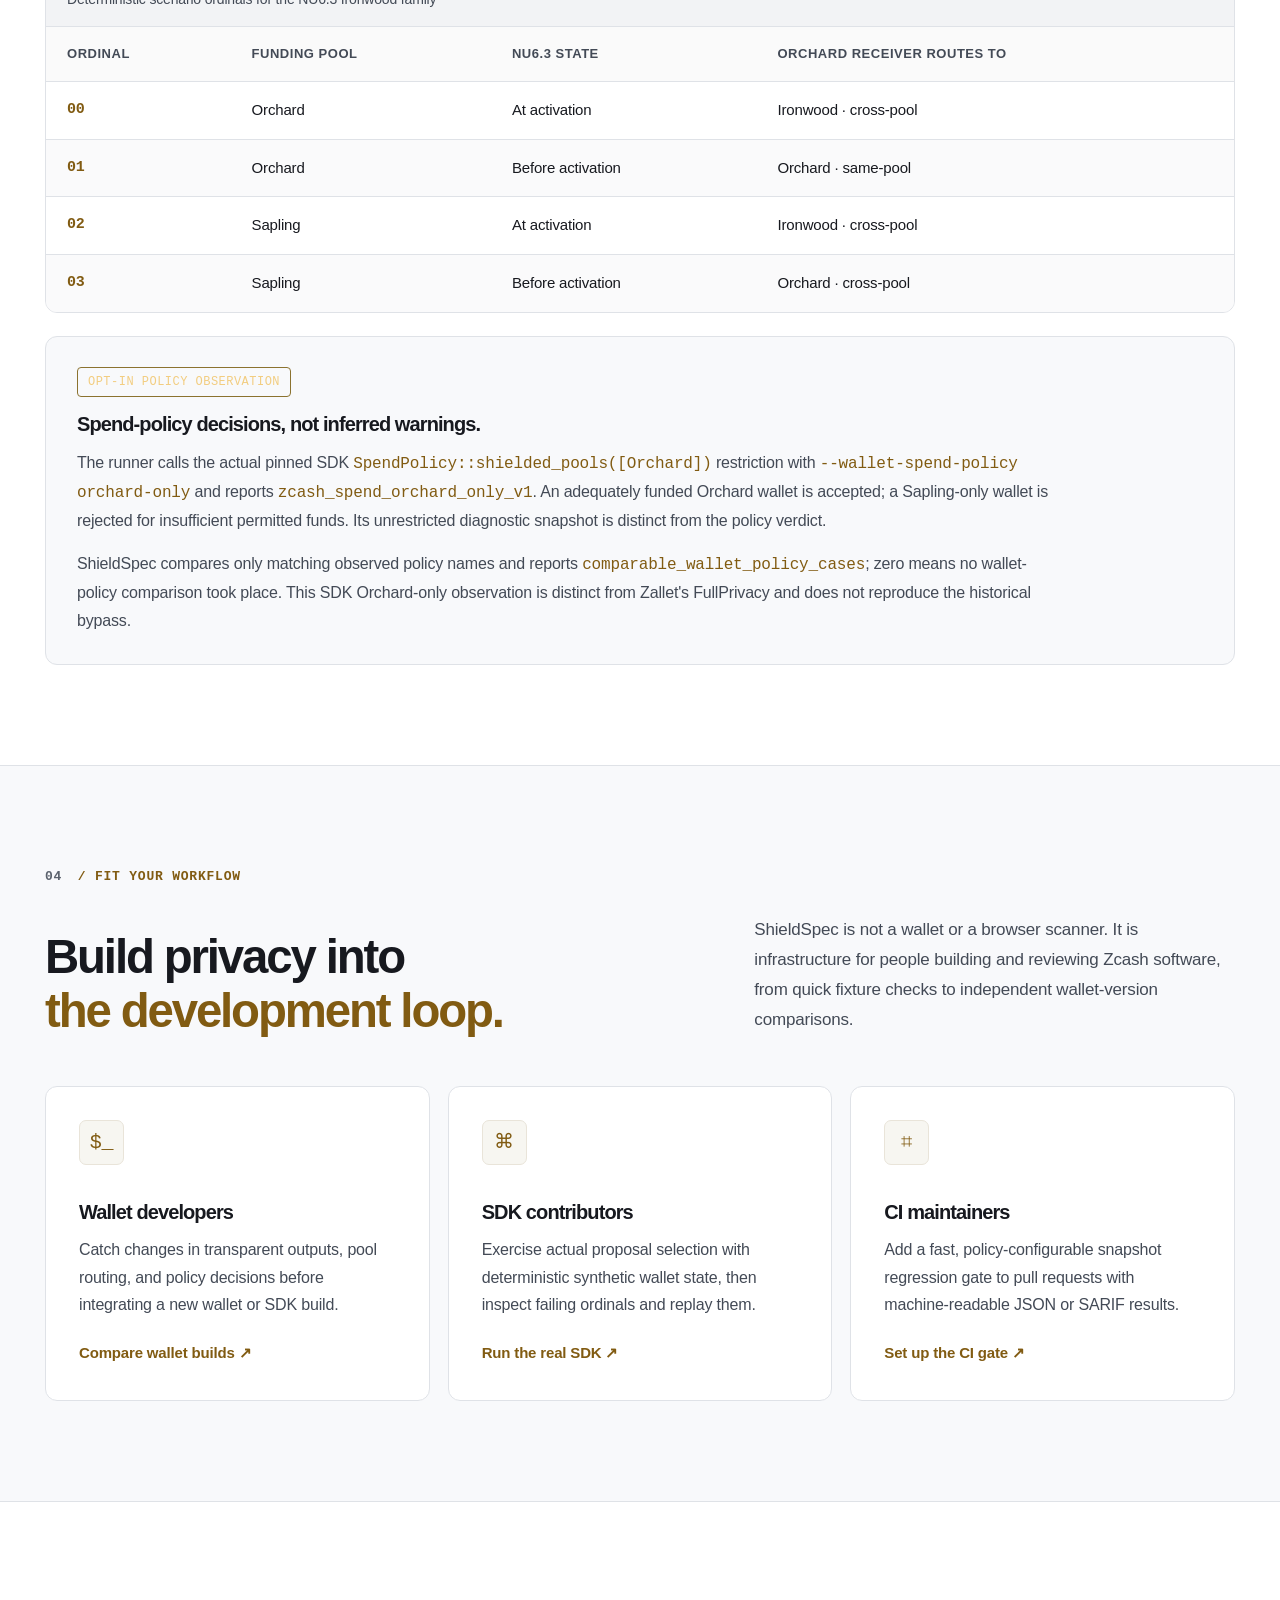
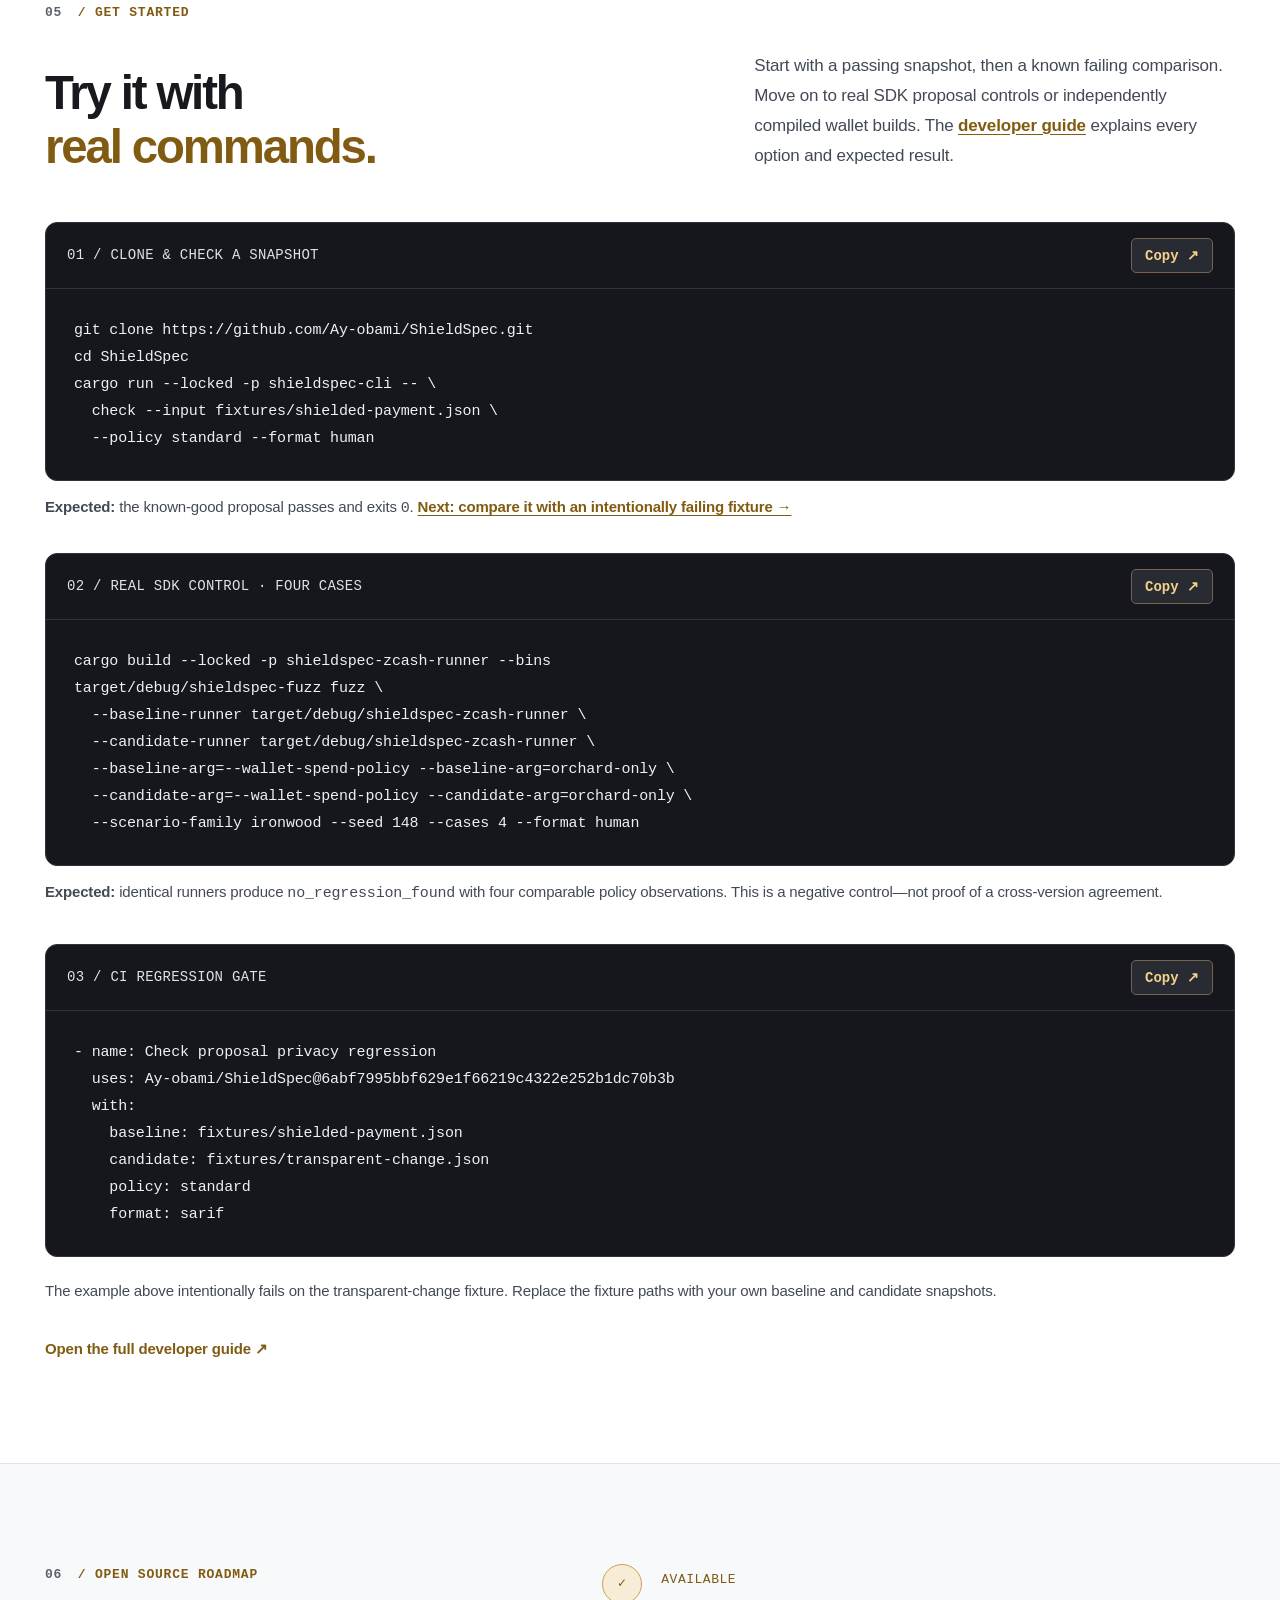
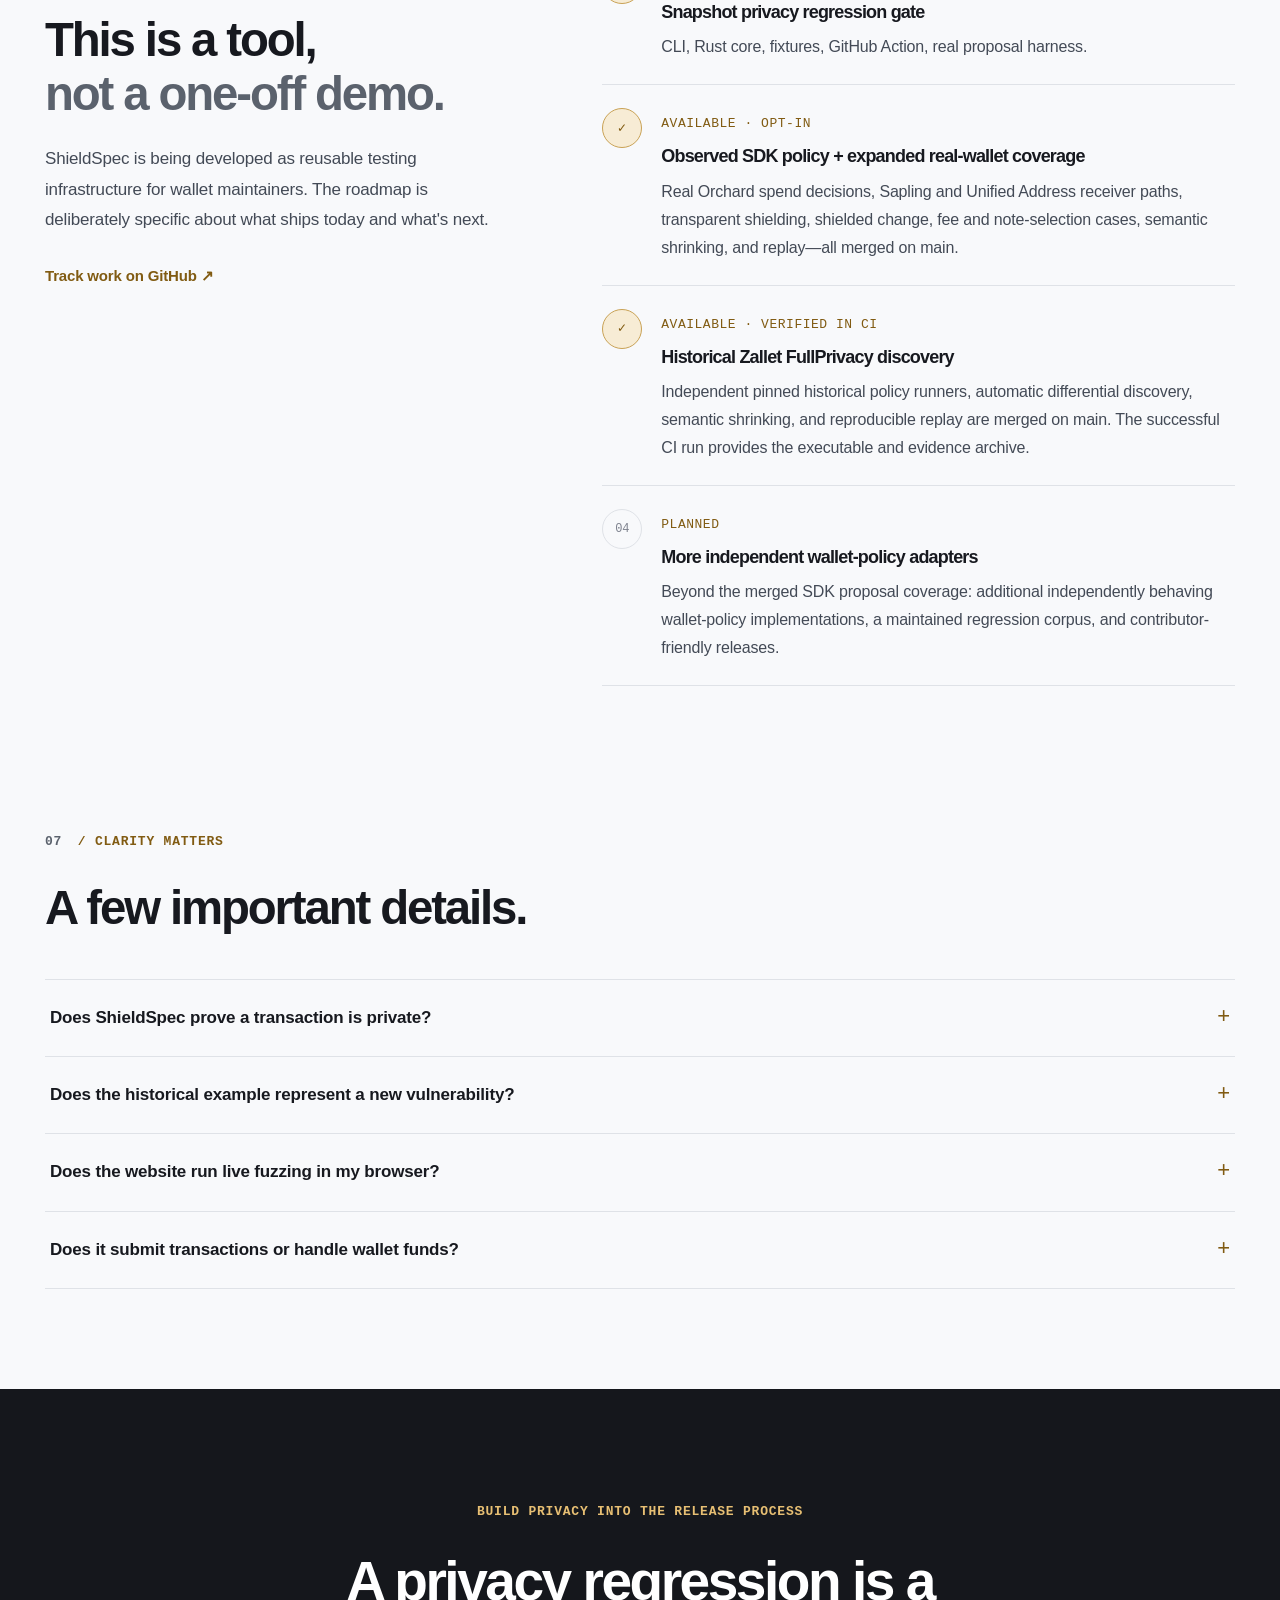
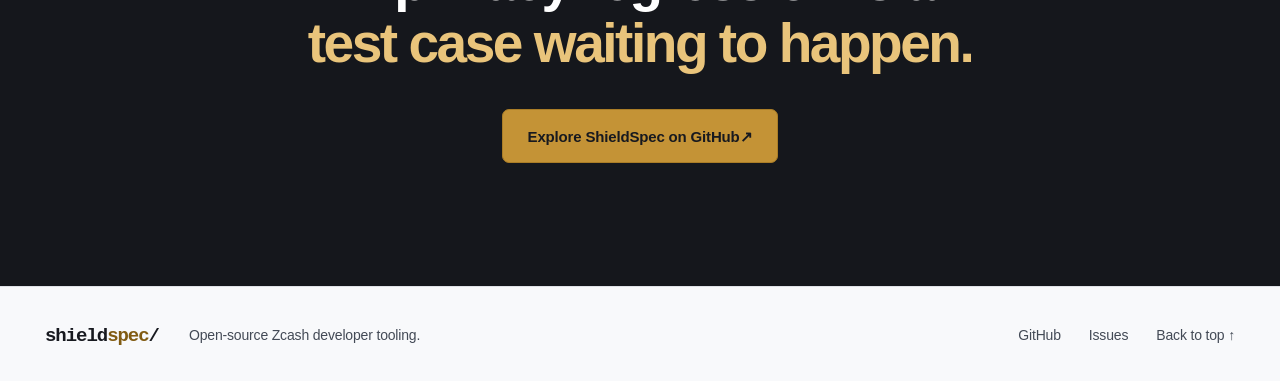
==== commit 6c7e6eef: "feat(site): explain ShieldSpec clearly and add readable developer guide" ====
--- a/site/index.html
+++ b/site/index.html
@@ -10,8 +10,8 @@
   <meta property="og:description" content="Catch privacy regressions before they ship. Independently execute historical Zallet privacy-policy runners, detect real differences, minimize and replay evidence.">
   <title>ShieldSpec — Catch privacy regressions before they ship</title>
   <link rel="icon" href="data:image/svg+xml,%3Csvg xmlns='http://www.w3.org/2000/svg' viewBox='0 0 64 64'%3E%3Cpath fill='%23f8f9fb' d='M0 0h64v64H0z'/%3E%3Cpath d='M32 6l23 9v17c0 15-10 23-23 27C19 55 9 47 9 32V15z' fill='none' stroke='%2317191f' stroke-width='4'/%3E%3Cpath d='M20 33l8 8 17-20' fill='none' stroke='%23c49336' stroke-width='5'/%3E%3C/svg%3E">
-  <link rel="stylesheet" href="./styles.css">
-  <script src="./app.js" defer></script>
+  <link rel="stylesheet" href="./styles.css?v=clarity-20261028">
+  <script src="./app.js?v=clarity-20261028" defer></script>
 </head>
 <body>
   <a class="skip-link" href="#main">Skip to content</a>
@@ -25,7 +25,7 @@
         <nav class="nav-links" aria-label="Main navigation">
           <a href="#how-it-works">How it works</a>
           <a href="#findings">Evidence</a>
-          <a href="#quickstart">Docs</a>
+          <a href="./docs.html">Developer guide</a>
         </nav>
         <a class="header-action" href="https://github.com/Ay-obami/ShieldSpec" target="_blank" rel="noopener noreferrer">GitHub <span aria-hidden="true">↗</span></a>
       </div>
@@ -35,21 +35,27 @@
       <section class="hero section" id="top" aria-labelledby="hero-title">
         <div class="container hero-grid">
           <div class="hero-copy">
+            <p class="hero-kicker">OPEN SOURCE · ZCASH DEVELOPER TOOLING</p>
             <h1 id="hero-title">Catch privacy regressions before they ship.</h1>
-            <p class="hero-lede">Differential testing for Zcash wallets.<br>Find privacy-policy changes before they reach users.</p>
+            <p class="hero-lede">A Zcash transaction can succeed while exposing information it should have kept private. <strong>ShieldSpec tests transaction proposals before signing:</strong> it runs the same wallet scenario through a baseline and candidate implementation, compares observable privacy behavior and named privacy-policy decisions, then minimizes differences into replayable evidence.</p>
             <div class="hero-actions">
-              <a class="button primary" href="#findings">Explore the evidence</a>
-              <a class="button text-action" href="https://github.com/Ay-obami/ShieldSpec" target="_blank" rel="noopener noreferrer">GitHub <span aria-hidden="true">↗</span></a>
-            </div>
-          </div>
-          <div class="hero-demo" aria-label="Verified historical Zallet FullPrivacy differential result">
-            <div class="terminal-bar"><span>Zallet FullPrivacy · #677</span><a href="https://github.com/Ay-obami/ShieldSpec/actions/runs/40616469538" target="_blank" rel="noopener noreferrer" aria-label="View verified historical Zallet CI run">↗</a></div>
-            <div class="terminal-body">
-              <div class="terminal-row"><span class="term-dim">Affected</span><code>f496c9b</code><span class="terminal-verdict accepted">ACCEPTED</span></div>
-              <div class="terminal-row"><span class="term-dim">Corrected</span><code>e966780</code><span class="terminal-verdict rejected">REJECTED</span></div>
-              <div class="terminal-result"><span class="terminal-result-icon" aria-hidden="true">!</span> Policy difference detected</div>
-              <p class="terminal-meta">Minimized <span aria-hidden="true">·</span> Replayed <span aria-hidden="true">·</span> Verified</p>
-            </div>
+              <a class="button primary" href="./docs.html">Get started</a>
+              <a class="button text-action" href="#findings">Explore the evidence</a>
+            </div>
+            <p class="hero-audience">For wallet developers, SDK maintainers, and privacy reviewers.</p>
+          </div>
+          <div class="hero-evidence">
+            <div class="hero-demo" aria-label="Verified historical Zallet FullPrivacy differential result">
+              <div class="terminal-bar"><span>Real historical case · Zallet #677</span><a href="https://github.com/Ay-obami/ShieldSpec/actions/runs/40616469538" target="_blank" rel="noopener noreferrer" aria-label="View verified historical Zallet CI run">↗</a></div>
+              <div class="terminal-body">
+                <p class="terminal-intro">Same Ironwood → Sapling proposal, two real pinned wallet-policy versions:</p>
+                <div class="terminal-row"><span class="term-dim">Affected</span><code>f496c9b</code><span class="terminal-verdict accepted">ACCEPTED</span></div>
+                <div class="terminal-row"><span class="term-dim">Corrected</span><code>e966780</code><span class="terminal-verdict rejected">REJECTED</span></div>
+                <div class="terminal-result"><span class="terminal-result-icon" aria-hidden="true">!</span> Policy difference detected</div>
+                <p class="terminal-meta">Automatically found <span aria-hidden="true">·</span> Minimized <span aria-hidden="true">·</span> Replay verified</p>
+              </div>
+            </div>
+            <p class="hero-proof-note">Already documented and fixed upstream. ShieldSpec independently rediscovered the historical behavior—it did not find a new vulnerability.</p>
           </div>
         </div>
       </section>
@@ -59,9 +65,18 @@
           <div class="section-kicker"><span>01</span> / THE PROBLEM</div>
           <div class="split-heading"><h2 id="problem-title">Correct transactions.<br><span class="text-dim">Unexpected exposure.</span></h2><p>Traditional tests ask if the payment works. Privacy testing must also ask which parts of a transaction became observable—and whether a software change altered that promise.</p></div>
           <div class="problem-grid">
-            <article class="problem-card"><span class="card-index">/ 01</span><div class="card-glyph">◇</div><h3>Hidden edge cases</h3><p>Wallet state, recipient choice, change routing, and pool transitions combine in ways hand-authored tests may miss.</p></article>
-            <article class="problem-card"><span class="card-index">/ 02</span><div class="card-glyph">⇄</div><h3>Version drift</h3><p>Two SDK or wallet revisions can process a scenario differently without an obvious correctness failure.</p></article>
-            <article class="problem-card"><span class="card-index">/ 03</span><div class="card-glyph">↺</div><h3>Hard-to-reproduce failures</h3><p>A surprising result isn't useful unless another engineer can replay the exact wallet conditions and outputs.</p></article>
+            <article class="problem-card"><span class="card-index">/ 01</span><div class="card-glyph">◇</div><h3>Hidden edge cases</h3><p>A wallet's choice of inputs, recipients, change outputs, and shielded pools affects what an observer can learn—even if the transaction itself is valid.</p></article>
+            <article class="problem-card"><span class="card-index">/ 02</span><div class="card-glyph">⇄</div><h3>Version drift</h3><p>An SDK update or wallet policy change may quietly alter which proposals are accepted or whether a sensitive output becomes observable.</p></article>
+            <article class="problem-card"><span class="card-index">/ 03</span><div class="card-glyph">↺</div><h3>Proof that travels</h3><p>A useful regression report needs the exact wallet scenario, versions, and a way for another developer to reproduce the difference.</p></article>
+          </div>
+          <div class="checks-section" aria-labelledby="checks-title">
+            <div class="checks-heading"><div><h3 id="checks-title">What ShieldSpec checks</h3><p>Real proposal facts and explicitly observed wallet-policy decisions, with the scope of each check kept visible.</p></div><a class="text-link" href="./docs.html#snapshot-check">How to run these checks ↗</a></div>
+            <div class="checks-grid">
+              <article class="check-item"><span class="check-index">01</span><h4>Transparent change and recipients</h4><p>Flag when a candidate proposal introduces transparent outputs or change that the baseline did not expose.</p></article>
+              <article class="check-item"><span class="check-index">02</span><h4>Cross-pool value balance</h4><p>Observe publicly visible net value when a proposal crosses shielded pools. This is a snapshot warning, not by itself a wallet rejection.</p></article>
+              <article class="check-item"><span class="check-index">03</span><h4>Receiver and change routing</h4><p>Exercise Unified Address choices, Sapling recipients, shielded change, fee accounting, and input selection through real SDK proposals.</p></article>
+              <article class="check-item"><span class="check-index">04</span><h4>Named wallet-policy verdicts</h4><p>Compare actual accept/reject decisions from compatible runners under the same named policy—without guessing a policy decision from a warning.</p></article>
+            </div>
           </div>
         </div>
       </section>
@@ -69,16 +84,17 @@
       <section class="section workflow-section" id="how-it-works" aria-labelledby="workflow-title">
         <div class="container">
           <div class="section-kicker"><span>02</span> / THE ENGINE</div>
-          <div class="split-heading"><h2 id="workflow-title">From wallet state<br>to <span class="accent-text">actionable proof.</span></h2><p>ShieldSpec goes through Zcash's actual proposal construction path, normalizes the outcome, and compares privacy observations. Failures become small, shareable test cases.</p></div>
+          <div class="split-heading"><h2 id="workflow-title">From wallet state<br>to <span class="accent-text">actionable proof.</span></h2><p>The engine creates repeatable scenarios, asks each runner what the wallet would actually propose, and checks both the snapshot and any genuine named policy verdict. When a difference appears, it shrinks the case and saves the evidence.</p></div>
           <div class="workflow-flow" role="list">
-            <div class="workflow-step" role="listitem"><span class="step-no">01</span><div class="step-icon">⌁</div><h3>Generate</h3><p>Deterministic, semantically valid wallet scenarios.</p></div>
+            <div class="workflow-step" role="listitem"><span class="step-no">01</span><div class="step-icon">⌁</div><h3>Generate</h3><p>Create reproducible scenarios from a seed: wallet funding, receiver, pool, fee, and change conditions.</p></div>
             <div class="flow-arrow" aria-hidden="true">→</div>
-            <div class="workflow-step" role="listitem"><span class="step-no">02</span><div class="step-icon">⬡</div><h3>Execute</h3><p>Real Zcash proposal machinery in isolated runners.</p></div>
+            <div class="workflow-step" role="listitem"><span class="step-no">02</span><div class="step-icon">⬡</div><h3>Execute</h3><p>Run the same scenario through baseline and candidate builds, using the real SDK proposal path.</p></div>
             <div class="flow-arrow" aria-hidden="true">→</div>
-            <div class="workflow-step" role="listitem"><span class="step-no">03</span><div class="step-icon">≠</div><h3>Compare</h3><p>Explicit privacy invariants across baseline and candidate.</p></div>
+            <div class="workflow-step" role="listitem"><span class="step-no">03</span><div class="step-icon">≠</div><h3>Compare</h3><p>Check normalized proposal facts and comparable named wallet-policy accept/reject decisions.</p></div>
             <div class="flow-arrow" aria-hidden="true">→</div>
-            <div class="workflow-step" role="listitem"><span class="step-no">04</span><div class="step-icon">↻</div><h3>Replay</h3><p>Minimized cases with seeds and runner provenance.</p></div>
-          </div>
+            <div class="workflow-step" role="listitem"><span class="step-no">04</span><div class="step-icon">↻</div><h3>Replay</h3><p>Reduce the scenario and verify the finding using recorded executable identities and arguments.</p></div>
+          </div>
+          <div class="result-explainer"><div><span class="docs-step-label">WHAT YOU GET</span><h3>A finding another engineer can verify.</h3><p>When the runners differ, the saved result contains the original and minimized scenario, seed, policy name, runner hashes, exact arguments, and replay outcome. With no detected difference, ShieldSpec reports the tested coverage—it does not certify universal privacy.</p></div><a class="button secondary" href="./docs.html#compare-builds">Learn how to compare builds ↗</a></div>
           <p class="detail-note"><span class="info-mark" aria-hidden="true">i</span><span>Available today on main: real SDK proposal execution and differential comparisons covering Orchard spend policy, Sapling recipients, Unified Address receiver choices, wallet-owned transparent UTXO shielding, shielded change, ZIP-317 fees, and note selection. The <code>SS006_CROSS_SHIELDED_POOL_VALUE_BALANCE</code> snapshot rule remains an observation, <strong>not</strong> a wallet acceptance verdict; the SDK's spend restriction is distinct from Zallet's historical FullPrivacy policy.</span></p>
         </div>
       </section>
@@ -140,11 +156,11 @@
       <section class="section integration-section" id="integrations" aria-labelledby="integrations-title">
         <div class="container">
           <div class="section-kicker"><span>04</span> / FIT YOUR WORKFLOW</div>
-          <div class="split-heading"><h2 id="integrations-title">Built for the<br><span class="accent-text">development loop.</span></h2><p>Use the lightweight gate for existing proposal snapshots, run a deterministic real-wallet campaign, or bring the regression check into CI.</p></div>
+          <div class="split-heading"><h2 id="integrations-title">Build privacy into<br><span class="accent-text">the development loop.</span></h2><p>ShieldSpec is not a wallet or a browser scanner. It is infrastructure for people building and reviewing Zcash software, from quick fixture checks to independent wallet-version comparisons.</p></div>
           <div class="integration-grid">
-            <article class="integration-item"><div class="integration-icon">$_</div><h3>Command-line interface</h3><p>Check, compare, and inspect proposal privacy behavior locally.</p><a href="#quickstart">Try the CLI ↗</a></article>
-            <article class="integration-item"><div class="integration-icon">⌘</div><h3>Rust libraries</h3><p>Use normalized snapshots and privacy rules in wallet-specific testing.</p><a href="https://github.com/Ay-obami/ShieldSpec/tree/main/crates/shieldspec-core" target="_blank" rel="noopener noreferrer">Explore the crates ↗</a></article>
-            <article class="integration-item"><div class="integration-icon">⌗</div><h3>GitHub Actions</h3><p>Turn regressions into an explicit, automatable CI gate.</p><a href="#ci-example">View the workflow ↗</a></article>
+            <article class="integration-item"><div class="integration-icon">$_</div><h3>Wallet developers</h3><p>Catch changes in transparent outputs, pool routing, and policy decisions before integrating a new wallet or SDK build.</p><a href="./docs.html#compare-builds">Compare wallet builds ↗</a></article>
+            <article class="integration-item"><div class="integration-icon">⌘</div><h3>SDK contributors</h3><p>Exercise actual proposal selection with deterministic synthetic wallet state, then inspect failing ordinals and replay them.</p><a href="./docs.html#real-sdk">Run the real SDK ↗</a></article>
+            <article class="integration-item"><div class="integration-icon">⌗</div><h3>CI maintainers</h3><p>Add a fast, policy-configurable snapshot regression gate to pull requests with machine-readable JSON or SARIF results.</p><a href="./docs.html#ci-integration">Set up the CI gate ↗</a></article>
           </div>
         </div>
       </section>
@@ -152,11 +168,13 @@
       <section class="section quickstart-section" id="quickstart" aria-labelledby="quickstart-title">
         <div class="container">
           <div class="section-kicker"><span>05</span> / GET STARTED</div>
-          <div class="split-heading"><h2 id="quickstart-title">From clone to<br><span class="accent-text">reproducible proof.</span></h2><p>Start with a labeled fault-injection demo, then run a four-case NU6.3 control against the real SDK. The latter compares an identical runner with itself: a negative control, not an upstream bug claim.</p></div>
-          <div class="command-card"><div class="command-header"><span>01 / CLONE & RUN</span><button class="copy-button" data-copy-target="start-command" type="button" aria-label="Copy getting started command">Copy ↗</button></div><pre id="start-command" tabindex="0" aria-label="Getting started shell commands"><code>git clone https://github.com/Ay-obami/ShieldSpec.git
+          <div class="split-heading"><h2 id="quickstart-title">Try it with<br><span class="accent-text">real commands.</span></h2><p>Start with a passing snapshot, then a known failing comparison. Move on to real SDK proposal controls or independently compiled wallet builds. The <a class="inline-link" href="./docs.html">developer guide</a> explains every option and expected result.</p></div>
+          <div class="command-card"><div class="command-header"><span>01 / CLONE & CHECK A SNAPSHOT</span><button class="copy-button" data-copy-target="start-command" type="button" aria-label="Copy getting started command">Copy ↗</button></div><pre id="start-command" tabindex="0" aria-label="Getting started shell commands"><code>git clone https://github.com/Ay-obami/ShieldSpec.git
 cd ShieldSpec
-cargo run --locked -p shieldspec-zcash-runner --bin shieldspec-fuzz -- demo --format human</code></pre></div>
-          <p class="command-caption">Expected: an intentionally injected privacy-regression finding and a replay command. Exit code 2 indicates a detected finding.</p>
+cargo run --locked -p shieldspec-cli -- \
+  check --input fixtures/shielded-payment.json \
+  --policy standard --format human</code></pre></div>
+          <p class="command-caption"><strong>Expected:</strong> the known-good proposal passes and exits <code>0</code>. <a class="inline-link" href="./docs.html#snapshot-check">Next: compare it with an intentionally failing fixture →</a></p>
           <div class="command-card" id="sdk-command-card"><div class="command-header"><span>02 / REAL SDK CONTROL · FOUR CASES</span><button class="copy-button" data-copy-target="sdk-command" type="button" aria-label="Copy NU6.3 four-case campaign command">Copy ↗</button></div><pre id="sdk-command" tabindex="0" aria-label="NU6.3 observed spend-policy campaign shell commands"><code>cargo build --locked -p shieldspec-zcash-runner --bins
 target/debug/shieldspec-fuzz fuzz \
   --baseline-runner target/debug/shieldspec-zcash-runner \
@@ -164,16 +182,17 @@
   --baseline-arg=--wallet-spend-policy --baseline-arg=orchard-only \
   --candidate-arg=--wallet-spend-policy --candidate-arg=orchard-only \
   --scenario-family ironwood --seed 148 --cases 4 --format human</code></pre></div>
-          <p class="command-caption">Self-comparison negative control: four deterministic NU6.3 combinations, real SDK Orchard-only spend-policy observations, and no expected differential. Review the reported comparable policy-case count before interpreting a clean run.</p>
+          <p class="command-caption"><strong>Expected:</strong> identical runners produce <code>no_regression_found</code> with four comparable policy observations. This is a negative control—not proof of a cross-version agreement.</p>
           <div class="command-card alt" id="ci-example"><div class="command-header"><span>03 / CI REGRESSION GATE</span><button class="copy-button" data-copy-target="ci-command" type="button" aria-label="Copy GitHub Action example">Copy ↗</button></div><pre id="ci-command" tabindex="0" aria-label="GitHub Actions YAML example"><code>- name: Check proposal privacy regression
-  uses: Ay-obami/ShieldSpec@v0.1.0
+  uses: Ay-obami/ShieldSpec@6abf7995bbf629e1f66219c4322e252b1dc70b3b
   with:
     baseline: fixtures/shielded-payment.json
     candidate: fixtures/transparent-change.json
     policy: standard
     format: sarif</code></pre></div>
+          <p class="command-caption">The example above intentionally fails on the transparent-change fixture. Replace the fixture paths with your own baseline and candidate snapshots.</p>
           <p id="copy-status" class="sr-only" role="status" aria-live="polite" aria-atomic="true"></p>
-          <a class="text-link" href="https://github.com/Ay-obami/ShieldSpec#readme" target="_blank" rel="noopener noreferrer">Read full documentation <span aria-hidden="true">↗</span></a>
+          <a class="text-link" href="./docs.html">Open the full developer guide <span aria-hidden="true">↗</span></a>
         </div>
       </section>
 
--- a/site/styles.css
+++ b/site/styles.css
@@ -4,8 +4,8 @@
   --surface: #ffffff;
   --surface-alt: #f2f3f5;
   --text: #17191f;
-  --muted: #626772;
-  --subtle: #818590;
+  --muted: #434a56;
+  --subtle: #5b626d;
   --border: #dfe2e7;
   --accent: #c49336;
   --accent-dark: #815b12;
@@ -13,14 +13,14 @@
   --terminal: #15171c;
   --terminal-border: #30343e;
   --terminal-text: #f5f5f6;
-  --terminal-muted: #a9adb7;
+  --terminal-muted: #c3c7d0;
   --radius: 12px;
   --container: 1190px;
 }
 
 * { box-sizing: border-box; }
 html { scroll-behavior: smooth; scroll-padding-top: 105px; }
-body { margin: 0; background: var(--bg); color: var(--text); font: 16px/1.6 Inter, "Segoe UI", Arial, sans-serif; letter-spacing: -.012em; }
+body { margin: 0; background: var(--bg); color: var(--text); font: 17px/1.65 Inter, "Segoe UI", Arial, sans-serif; letter-spacing: -.01em; }
 a { color: inherit; text-decoration: none; }
 button { font: inherit; }
 ::selection { background: #f0d9a7; color: var(--text); }
@@ -44,68 +44,90 @@
 .wordmark-accent { color: var(--text); }
 .wordmark-mark { margin-left: 2px; color: var(--accent-dark); font-weight: 500; }
 .nav-links { display: flex; align-items: center; gap: clamp(22px, 3vw, 47px); }
-.nav-links a, .header-action { font-size: 13px; font-weight: 600; }
-.nav-links a { color: #515560; transition: color .18s ease; }
+.nav-links a, .header-action { font-size: 15px; font-weight: 600; }
+.nav-links a { color: #363b45; transition: color .18s ease; }
 .nav-links a:hover, .site-footer a:hover { color: var(--accent-dark); }
 .header-action { padding: 8px 0; color: var(--text); border-bottom: 2px solid var(--accent); transition: color .18s ease; }
 .header-action:hover { color: var(--accent-dark); }
-.hero { padding: 65px 0 90px; min-height: min(790px, calc(100svh - 77px)); display: flex; align-items: center; border-bottom: 1px solid var(--border); }
-.hero-grid { display: grid; grid-template-columns: minmax(0, 1.12fr) minmax(0, 1fr); align-items: center; gap: clamp(58px, 7.5vw, 118px); }
+.hero { padding: 90px 0 105px; min-height: min(860px, calc(100svh - 77px)); display: flex; align-items: center; border-bottom: 1px solid var(--border); }
+.hero-grid { display: grid; grid-template-columns: minmax(0, 1.17fr) minmax(0, 1fr); align-items: center; gap: clamp(52px, 5.6vw, 90px); }
 .hero-copy { max-width: 650px; animation: enter .3s ease-out both; }
-h1 { font-size: clamp(48px, 4.9vw, 71px); max-width: 690px; margin-bottom: 28px; text-wrap: balance; }
-.hero-lede { max-width: 570px; margin-bottom: 33px; color: #646976; font-size: clamp(16px, 1.4vw, 19px); line-height: 1.62; letter-spacing: -.018em; }
-.hero-actions { display: flex; align-items: center; gap: 30px; flex-wrap: wrap; }
-.button { display: inline-flex; align-items: center; justify-content: center; min-height: 52px; padding: 12px 24px; border-radius: 7px; font-size: 14px; line-height: 1.4; font-weight: 680; transition: background .18s ease, color .18s ease, transform .18s ease, border-color .18s ease; }
+h1 { font-size: clamp(49px, 4.65vw, 67px); max-width: 690px; margin-bottom: 25px; text-wrap: balance; }
+.hero-kicker { margin: 0 0 22px; color: var(--accent-dark); font: 700 13px/1.5 ui-monospace, Consolas, monospace; letter-spacing: .065em; }
+.hero-lede { max-width: 620px; margin-bottom: 32px; color: var(--muted); font-size: clamp(17px, 1.4vw, 19px); line-height: 1.7; letter-spacing: -.01em; }
+.hero-lede strong { color: var(--text); font-weight: 690; }
+.hero-actions { display: flex; align-items: center; gap: 25px; flex-wrap: wrap; }
+.hero-audience { margin: 23px 0 0; color: var(--muted); font-size: 15px; }
+.button { display: inline-flex; align-items: center; justify-content: center; min-height: 54px; padding: 13px 25px; border-radius: 7px; font-size: 15px; line-height: 1.4; font-weight: 680; transition: background .18s ease, color .18s ease, transform .18s ease, border-color .18s ease; }
 .button:hover { transform: translateY(-2px); }
 .button.primary { background: var(--accent); color: #17191f; border: 1px solid #aa7d27; }
 .button.primary:hover { background: #d8a746; }
 .button.text-action { color: var(--text); border-radius: 0; padding-inline: 0; min-height: 42px; border-bottom: 2px solid var(--accent); }
 .button.text-action:hover { color: var(--accent-dark); }
+.button.secondary { color: var(--text); background: var(--surface); border: 1px solid #c5c8d0; }
+.button.secondary:hover { border-color: var(--accent-dark); }
+.hero-evidence { min-width: 0; }
 .hero-demo { min-width: 0; background: var(--terminal); border: 1px solid var(--terminal-border); border-radius: 11px; overflow: hidden; animation: enter .36s .07s ease-out both; }
-.terminal-bar { min-height: 54px; padding: 0 27px; display: flex; justify-content: space-between; align-items: center; gap: 12px; border-bottom: 1px solid #30343b; color: #edeef0; font: 12px/1.4 ui-monospace, SFMono-Regular, Consolas, monospace; }
+.terminal-bar { min-height: 54px; padding: 0 27px; display: flex; justify-content: space-between; align-items: center; gap: 12px; border-bottom: 1px solid #30343b; color: #edeef0; font: 14px/1.4 ui-monospace, SFMono-Regular, Consolas, monospace; }
 .terminal-bar a { color: #c7cad0; font-size: 18px; }
 .terminal-bar a:hover { color: var(--accent); }
-.terminal-body { padding: 35px 29px 30px; font: 13px/1.6 ui-monospace, SFMono-Regular, Consolas, monospace; color: var(--terminal-text); }
+.terminal-body { padding: 30px 29px; font: 15px/1.65 ui-monospace, SFMono-Regular, Consolas, monospace; color: var(--terminal-text); }
+.terminal-intro { margin-bottom: 25px; font: 15px/1.65 Inter, "Segoe UI", Arial, sans-serif; color: #d3d6de; }
 .terminal-row { display: grid; grid-template-columns: minmax(78px, 1fr) minmax(85px, 1.1fr) auto; gap: 11px; align-items: center; margin-bottom: 20px; white-space: nowrap; }
-.terminal-row code { font-size: 12px; color: #e3e4e7; }
+.terminal-row code { font-size: 14px; color: #f0f0f1; }
 .term-dim { color: var(--terminal-muted); }
-.terminal-verdict { border: 1px solid #484b53; border-radius: 4px; padding: 4px 8px; font-size: 10px; font-weight: 700; letter-spacing: .045em; text-align: center; }
+.terminal-verdict { border: 1px solid #484b53; border-radius: 4px; padding: 5px 8px; font-size: 12px; font-weight: 700; letter-spacing: .02em; text-align: center; }
 .terminal-verdict.accepted { color: #f0d49a; border-color: #84652b; }
 .terminal-verdict.rejected { color: #e5e6e9; }
-.terminal-result { display: flex; align-items: center; gap: 11px; margin: 31px 0 23px; padding: 15px 16px; border: 1px solid var(--accent); border-radius: 6px; color: #efc16b; font-weight: 600; white-space: normal; }
+.terminal-result { display: flex; align-items: center; gap: 11px; margin: 31px 0 23px; padding: 16px; border: 1px solid var(--accent); border-radius: 6px; color: #f3ce85; font-weight: 600; white-space: normal; }
 .terminal-result-icon { display: grid; flex: 0 0 21px; place-items: center; width: 21px; height: 21px; border: 1px solid currentColor; border-radius: 50%; font-size: 12px; font-weight: 700; }
-.terminal-meta { margin: 0; color: #b0b3bc; font-size: 11px; letter-spacing: .015em; }
+.terminal-meta { margin: 0; color: #d2d4dc; font-size: 13px; letter-spacing: .005em; }
 .terminal-meta span { padding: 0 7px; color: #d0ad68; }
+.hero-proof-note { margin: 16px 3px 0; color: var(--muted); font-size: 14px; line-height: 1.65; }
 
 /* Light editorial sections; gold is reserved for actions and emphasis. */
-.section { padding: 118px 0; }
+.section { padding: 100px 0; }
 .section-kicker, .roadmap-state, .card-index, .step-no, .compare-label, .command-header, .kind-badge { font-family: ui-monospace, SFMono-Regular, Consolas, monospace; }
-.section-kicker { margin-bottom: 31px; color: var(--accent-dark); font-size: 11px; font-weight: 700; letter-spacing: .075em; }
+.section-kicker { margin-bottom: 28px; color: var(--accent-dark); font-size: 13px; font-weight: 700; letter-spacing: .06em; }
 .section-kicker span { margin-right: 7px; color: var(--subtle); }
 h2 { font-size: clamp(36px, 3.7vw, 54px); margin-bottom: 0; }
 h3 { font-size: 20px; }
 .split-heading { display: grid; grid-template-columns: 1fr .76fr; align-items: end; gap: clamp(40px, 6vw, 100px); margin-bottom: 49px; }
-.split-heading > p { margin: 0 0 3px; color: var(--muted); font-size: 15px; line-height: 1.85; }
+.split-heading > p { margin: 0 0 3px; color: var(--muted); font-size: 17px; line-height: 1.75; }
 .text-dim { color: var(--subtle); }
 .accent-text { color: var(--accent-dark); }
 .problem-section { background: var(--surface); border-bottom: 1px solid var(--border); }
 .problem-grid, .integration-grid { display: grid; grid-template-columns: repeat(3,minmax(0,1fr)); gap: 18px; }
 .problem-card, .integration-item { position: relative; padding: 33px; background: var(--surface); border: 1px solid var(--border); border-radius: var(--radius); }
-.problem-card { min-height: 255px; }
-.card-index { position: absolute; top: 28px; right: 27px; color: #969aa4; font-size: 11px; }
+.problem-card { min-height: 278px; }
+.card-index { position: absolute; top: 28px; right: 27px; color: var(--subtle); font-size: 12px; }
 .card-glyph, .integration-icon { display: grid; place-items: center; width: 45px; height: 45px; background: #f7f6f1; border: 1px solid #e9e4d9; border-radius: 7px; color: var(--accent-dark); font-size: 24px; font-weight: 400; }
 .card-glyph { margin-bottom: 45px; }
 .problem-card h3, .integration-item h3 { margin-bottom: 11px; }
-.problem-card p, .integration-item p { margin: 0; color: var(--muted); font-size: 14px; line-height: 1.8; }
+.problem-card p, .integration-item p { margin: 0; color: var(--muted); font-size: 16px; line-height: 1.72; }
+.checks-section { margin-top: 72px; padding-top: 58px; border-top: 1px solid var(--border); }
+.checks-heading { display: flex; align-items: end; justify-content: space-between; gap: 25px; margin-bottom: 28px; }
+.checks-heading h3 { margin-bottom: 10px; font-size: clamp(27px, 2.8vw, 36px); }
+.checks-heading p { max-width: 680px; margin-bottom: 0; color: var(--muted); font-size: 17px; }
+.checks-grid { display: grid; grid-template-columns: repeat(2, minmax(0,1fr)); gap: 17px; }
+.check-item { padding: 30px 32px; border: 1px solid var(--border); border-radius: var(--radius); background: #fbfcfd; }
+.check-index { color: var(--accent-dark); font: 700 13px ui-monospace, Consolas, monospace; }
+.check-item h4 { margin: 12px 0; font-size: 19px; }
+.check-item p { margin: 0; color: var(--muted); font-size: 16px; line-height: 1.72; }
 .workflow-section { background: var(--bg); border-bottom: 1px solid var(--border); }
 .workflow-flow { display: grid; grid-template-columns: 1fr auto 1fr auto 1fr auto 1fr; align-items: center; gap: 13px; }
-.workflow-step { min-height: 224px; padding: 27px 25px; border: 1px solid var(--border); border-radius: var(--radius); background: var(--surface); }
+.workflow-step { min-height: 262px; padding: 27px 25px; border: 1px solid var(--border); border-radius: var(--radius); background: var(--surface); }
 .step-no { color: var(--accent-dark); font-size: 12px; }
 .step-icon { margin: 25px 0 23px; color: var(--text); font-size: 32px; line-height: 1; }
 .workflow-step h3 { margin-bottom: 9px; font-size: 18px; }
-.workflow-step p { margin: 0; color: var(--muted); font-size: 13px; line-height: 1.7; }
+.workflow-step p { margin: 0; color: var(--muted); font-size: 16px; line-height: 1.7; }
 .flow-arrow { color: #a5a8b1; font-size: 20px; }
-.detail-note { display: flex; align-items: flex-start; gap: 12px; margin: 24px 0 0; color: var(--muted); font-size: 12px; line-height: 1.75; }
+.result-explainer { display: flex; align-items: center; justify-content: space-between; gap: 30px; margin: 36px 0 0; padding: 31px 33px; border: 1px solid var(--border); border-radius: var(--radius); background: #eff1f4; }
+.result-explainer > div { max-width: 810px; }
+.result-explainer h3 { margin: 8px 0 12px; font-size: 24px; }
+.result-explainer p { margin: 0; color: var(--muted); font-size: 16px; line-height: 1.7; }
+.result-explainer .button { flex: 0 0 auto; }
+.detail-note { display: flex; align-items: flex-start; gap: 12px; margin: 24px 0 0; color: var(--muted); font-size: 15px; line-height: 1.75; }
 .detail-note code { color: #555b68; }
 .info-mark { display: grid; place-items: center; flex: 0 0 19px; width: 19px; height: 19px; margin-top: 1px; border: 1px solid #b6bac2; border-radius: 50%; color: var(--accent-dark); font-size: 11px; }
 
@@ -113,33 +135,33 @@
 .evidence-section { background: var(--surface); border-bottom: 1px solid var(--border); }
 .evidence-header { display: flex; justify-content: space-between; align-items: end; gap: 35px; margin-bottom: 36px; }
 .evidence-header h2 { margin-bottom: 17px; }
-.section-description { max-width: 730px; margin: 0; color: var(--muted); line-height: 1.8; font-size: 15px; }
-.text-link { display: inline-block; color: var(--accent-dark); font-size: 13px; font-weight: 700; text-underline-offset: 4px; }
+.section-description { max-width: 730px; margin: 0; color: var(--muted); line-height: 1.75; font-size: 17px; }
+.text-link { display: inline-block; color: var(--accent-dark); font-size: 15px; font-weight: 700; text-underline-offset: 4px; }
 .text-link:hover { text-decoration: underline; }
 .case-explorer { overflow: hidden; border: 1px solid var(--terminal-border); border-radius: var(--radius); background: var(--terminal); color: var(--terminal-text); }
 .case-tabs { display: flex; overflow-x: auto; border-bottom: 1px solid var(--terminal-border); background: #1a1c22; }
-.case-tab { padding: 19px 25px; border: 0; border-bottom: 2px solid transparent; background: transparent; color: #b8bbc3; font: 600 12px Inter, "Segoe UI", Arial, sans-serif; cursor: pointer; white-space: nowrap; transition: background .18s ease, color .18s ease, border-color .18s ease; }
+.case-tab { padding: 20px 25px; border: 0; border-bottom: 2px solid transparent; background: transparent; color: #d4d6dd; font: 600 15px Inter, "Segoe UI", Arial, sans-serif; cursor: pointer; white-space: nowrap; transition: background .18s ease, color .18s ease, border-color .18s ease; }
 .case-tab:hover { background: #24272e; color: #fff; }
 .case-tab.is-active { color: #f0c473; border-color: var(--accent); }
 .case-panel { padding: 40px; animation: case-in .18s ease-out both; }
-.case-context { display: flex; flex-wrap: wrap; align-items: center; gap: 14px; margin-bottom: 23px; color: #aaadb5; font: 11px ui-monospace, Consolas, monospace; }
-.kind-badge { padding: 7px 10px; border: 1px solid #8b722f; border-radius: 4px; color: #f2cd80; text-transform: uppercase; letter-spacing: .07em; font-size: 9px; }
+.case-context { display: flex; flex-wrap: wrap; align-items: center; gap: 14px; margin-bottom: 23px; color: #d1d3dc; font: 14px ui-monospace, Consolas, monospace; }
+.kind-badge { padding: 7px 10px; border: 1px solid #8b722f; border-radius: 4px; color: #f2cd80; text-transform: uppercase; letter-spacing: .04em; font-size: 12px; }
 .case-panel h3 { margin-bottom: 13px; color: #fff; font-size: 26px; }
-.case-panel > p { max-width: 880px; color: #bdc0c8; font-size: 14px; line-height: 1.8; }
+.case-panel > p { max-width: 880px; color: #d8dbe2; font-size: 16px; line-height: 1.75; }
 .case-meta { display: flex; flex-wrap: wrap; gap: 70px; padding: 15px 0 30px; }
 .case-meta span { display: flex; flex-direction: column; gap: 5px; }
-.case-meta small { color: #999da8; font: 10px ui-monospace, Consolas, monospace; letter-spacing: .09em; }
-.case-meta b { color: #f0f0f2; font-size: 13px; font-weight: 600; }
+.case-meta small { color: #c5c7d0; font: 13px ui-monospace, Consolas, monospace; letter-spacing: .05em; }
+.case-meta b { color: #f0f0f2; font-size: 15px; font-weight: 600; }
 .compare-grid { display: grid; grid-template-columns: repeat(2,minmax(0,1fr)); gap: 16px; }
 .compare-panel { min-height: 152px; padding: 25px; border: 1px solid #40444e; border-radius: 8px; background: #202329; }
 .compare-panel.corrected { background: #1c2025; }
-.compare-label { display: block; margin-bottom: 14px; color: #b5b7c0; font-size: 10px; letter-spacing: .075em; }
-.compare-panel code { display: block; margin-bottom: 15px; color: #e3e4e6; font-size: 12px; }
+.compare-label { display: block; margin-bottom: 14px; color: #d3d5dc; font-size: 13px; letter-spacing: .05em; }
+.compare-panel code { display: block; margin-bottom: 15px; color: #f0f0f1; font-size: 15px; }
 .verdict { display: inline-flex; align-items: center; gap: 8px; font-size: 14px; font-weight: 700; }
 .verdict.is-accepted { color: #f1cb7a; }
 .verdict.is-rejected { color: #e2e3e7; }
 .verdict.is-neutral { color: #d0d2d8; }
-.provenance { display: flex; gap: 12px; margin-top: 29px; color: #aaadb6; font-size: 12px; line-height: 1.7; }
+.provenance { display: flex; gap: 12px; margin-top: 29px; color: #d2d5dc; font-size: 15px; line-height: 1.7; }
 .provenance > span { color: #e5bc6d; }
 .provenance p { margin: 0; }
 .evidence-links { display: flex; gap: 24px; flex-wrap: wrap; margin: 20px 0 0; }
@@ -150,19 +172,19 @@
 .sdk-evidence-heading > div { max-width: 790px; }
 .sdk-evidence-heading .section-kicker { margin-bottom: 18px; }
 .sdk-evidence h3 { margin-bottom: 16px; color: var(--text); font-size: clamp(28px,3.2vw,42px); }
-.sdk-evidence-heading p { margin: 0; color: var(--muted); font-size: 14px; line-height: 1.8; }
+.sdk-evidence-heading p { margin: 0; color: var(--muted); font-size: 16px; line-height: 1.75; }
 .sdk-evidence code, .policy-proof code { color: var(--accent-dark); overflow-wrap: anywhere; }
 .control-table-wrap { overflow-x: auto; border: 1px solid var(--border); border-radius: var(--radius); background: var(--surface); }
-.control-table { width: 100%; min-width: 640px; border-collapse: collapse; text-align: left; font-size: 13px; }
-.control-table caption { padding: 15px 21px; text-align: left; color: var(--muted); font-size: 12px; background: var(--surface-alt); border-bottom: 1px solid var(--border); }
+.control-table { width: 100%; min-width: 640px; border-collapse: collapse; text-align: left; font-size: 15px; }
+.control-table caption { padding: 15px 21px; text-align: left; color: var(--muted); font-size: 14px; background: var(--surface-alt); border-bottom: 1px solid var(--border); }
 .control-table th, .control-table td { padding: 16px 21px; border-bottom: 1px solid var(--border); }
-.control-table thead th { background: #fafafa; color: #646875; font-size: 10px; text-transform: uppercase; letter-spacing: .075em; }
+.control-table thead th { background: #fafafa; color: var(--muted); font-size: 13px; text-transform: uppercase; letter-spacing: .04em; }
 .control-table tbody th { color: var(--accent-dark); font-family: ui-monospace, Consolas, monospace; }
 .control-table tbody tr:last-child th, .control-table tbody tr:last-child td { border-bottom: none; }
 .control-table tbody tr:nth-child(even) { background: #fafafb; }
 .policy-proof { margin-top: 23px; padding: 29px 31px; border: 1px solid var(--border); border-radius: var(--radius); background: var(--bg); }
 .policy-proof h4 { margin: 17px 0 12px; font-size: 20px; }
-.policy-proof p { margin: 0 0 11px; max-width: 980px; color: var(--muted); font-size: 13px; line-height: 1.85; }
+.policy-proof p { margin: 0 0 15px; max-width: 980px; color: var(--muted); font-size: 16px; line-height: 1.75; }
 .policy-proof p:last-child { margin-bottom: 0; }
 
 /* Developer workflows and copyable terminal commands. */
@@ -170,15 +192,16 @@
 .integration-item { background: var(--surface); }
 .integration-icon { margin-bottom: 34px; font-family: ui-monospace, Consolas, monospace; font-size: 20px; }
 .integration-item p { min-height: 75px; }
-.integration-item a { display: inline-block; margin-top: 22px; color: var(--accent-dark); font-size: 13px; font-weight: 700; }
+.integration-item a { display: inline-block; margin-top: 22px; color: var(--accent-dark); font-size: 15px; font-weight: 700; }
 .integration-item a:hover { text-decoration: underline; }
 .quickstart-section { background: var(--surface); border-bottom: 1px solid var(--border); }
 .command-card { overflow: hidden; border: 1px solid var(--terminal-border); border-radius: var(--radius); background: var(--terminal); margin-bottom: 14px; }
-.command-header { display: flex; justify-content: space-between; align-items: center; gap: 16px; padding: 14px 21px; border-bottom: 1px solid #30343e; color: #c7c9d0; font-size: 11px; letter-spacing: .04em; }
-.copy-button { padding: 6px 12px; background: #282b32; border: 1px solid #56505b; border-radius: 5px; color: #f3d08d; font: 700 11px ui-monospace, Consolas, monospace; cursor: pointer; transition: background .18s ease; }
+.command-header { display: flex; justify-content: space-between; align-items: center; gap: 16px; padding: 15px 21px; border-bottom: 1px solid #30343e; color: #e0e2e6; font-size: 14px; letter-spacing: .02em; }
+.copy-button { padding: 8px 13px; background: #282b32; border: 1px solid #76634d; border-radius: 5px; color: #f3d08d; font: 700 14px ui-monospace, Consolas, monospace; cursor: pointer; transition: background .18s ease; }
 .copy-button:hover { background: #353942; }
-.command-card pre { margin: 0; padding: 28px; overflow-x: auto; color: #e7e8ed; font-size: 13px; line-height: 1.85; tab-size: 2; }
-.command-caption { margin: 0 0 31px; color: var(--muted); font-size: 12px; }
+.command-card pre { margin: 0; padding: 28px; overflow-x: auto; color: #f0f0f3; font-size: 15px; line-height: 1.8; tab-size: 2; }
+.command-caption { margin: 0 0 31px; color: var(--muted); font-size: 15px; }
+.inline-link { color: var(--accent-dark); text-decoration: underline; text-underline-offset: 3px; font-weight: 650; }
 .command-card.alt { margin: 37px 0 22px; }
 .roadmap-section { background: var(--bg); }
 .roadmap-grid { display: grid; grid-template-columns: .85fr 1.15fr; gap: clamp(54px,7vw,112px); }
@@ -190,9 +213,9 @@
 .roadmap-step { display: grid; flex: 0 0 40px; place-items: center; width: 40px; height: 40px; border: 1px solid var(--border); border-radius: 50%; color: #7e828e; font: 12px ui-monospace, Consolas, monospace; }
 .roadmap-step.complete { border-color: #c9a255; background: #f7ecd5; color: var(--accent-dark); }
 .roadmap-step.active { border-color: var(--accent); color: var(--accent-dark); }
-.roadmap-state { color: var(--accent-dark); font-size: 10px; letter-spacing: .075em; }
+.roadmap-state { color: var(--accent-dark); font-size: 13px; letter-spacing: .04em; }
 .roadmap-list h3 { margin: 9px 0; font-size: 18px; }
-.roadmap-list p { margin: 0; color: var(--muted); font-size: 13px; line-height: 1.75; }
+.roadmap-list p { margin: 0; color: var(--muted); font-size: 16px; line-height: 1.75; }
 .faq-section { padding-top: 45px; background: var(--bg); }
 .faq-section h2 { margin-bottom: 45px; }
 .faq-list { border-top: 1px solid var(--border); }
@@ -201,18 +224,54 @@
 .faq-list summary::-webkit-details-marker { display: none; }
 .faq-list summary::after { content: "+"; color: var(--accent-dark); font-size: 22px; font-weight: 400; line-height: 1.1; }
 .faq-list details[open] summary::after { content: "−"; }
-.faq-list p { max-width: 800px; margin: 17px 0 0; color: var(--muted); font-size: 14px; line-height: 1.8; }
+.faq-list p { max-width: 800px; margin: 17px 0 0; color: var(--muted); font-size: 16px; line-height: 1.75; }
 .closing-section { padding: 112px 0 123px; background: var(--terminal); text-align: center; }
 .closing-section .section-kicker { color: #e7bf73; }
 .closing-section h2 { margin: 25px 0 35px; color: #fff; font-size: clamp(37px,4.3vw,62px); }
 .closing-section em { color: #e9c47b; font-style: normal; }
 .site-footer { background: var(--bg); border-top: 1px solid var(--border); padding: 37px 0; }
-.footer-inner { display: flex; align-items: center; gap: 30px; color: var(--muted); font-size: 12px; }
+.footer-inner { display: flex; align-items: center; gap: 30px; color: var(--muted); font-size: 14px; }
 .footer-mark { color: var(--text); font: 800 19px ui-monospace, Consolas, monospace; letter-spacing: -.055em; }
 .footer-mark span { color: var(--accent-dark); }
 .footer-inner > div { display: flex; gap: 28px; margin-left: auto; }
 .sr-only { position: absolute; width: 1px; height: 1px; padding: 0; margin: -1px; overflow: hidden; clip: rect(0,0,0,0); white-space: nowrap; border: 0; }
 
+/* Practical developer guide: an accessible reading column beside a restrained contents rail. */
+.docs-hero { padding: 106px 0 91px; border-bottom: 1px solid var(--border); background: var(--surface); }
+.docs-hero h1 { max-width: 1050px; margin-bottom: 25px; font-size: clamp(44px,4.6vw,63px); }
+.docs-lede { max-width: 960px; margin-bottom: 29px; color: var(--muted); font-size: 19px; line-height: 1.75; }
+.docs-lede strong { color: var(--text); }
+.docs-hero-actions { display: flex; align-items: center; flex-wrap: wrap; gap: 28px; }
+.docs-safety { margin: 24px 0 0; color: var(--muted); font-size: 15px; }
+.docs-layout { display: grid; grid-template-columns: minmax(200px,235px) minmax(0,1fr); align-items: start; gap: clamp(42px,6vw,88px); padding-top: 69px; padding-bottom: 108px; }
+.docs-sidebar { position: sticky; top: 111px; min-width: 0; }
+.docs-sidebar-label { margin: 0 0 17px; font: 700 13px ui-monospace, Consolas, monospace; color: var(--accent-dark); letter-spacing: .045em; }
+.docs-sidebar nav { display: flex; flex-direction: column; border-left: 2px solid var(--border); gap: 3px; }
+.docs-sidebar nav a { display: block; padding: 9px 13px; color: var(--muted); font-size: 15px; line-height: 1.4; }
+.docs-sidebar nav a:hover, .docs-sidebar nav a:focus-visible { color: var(--accent-dark); background: #f0f1f4; }
+.docs-sidebar-note { margin-top: 30px; padding: 17px 18px; background: #f0f1f3; border: 1px solid var(--border); border-radius: 8px; font-size: 15px; line-height: 1.65; color: var(--muted); }
+.docs-content { min-width: 0; }
+.docs-section { scroll-margin-top: 120px; padding: 0 0 73px; margin-bottom: 71px; border-bottom: 1px solid var(--border); }
+.docs-section:last-of-type { border-bottom: none; margin-bottom: 0; padding-bottom: 0; }
+.docs-step-label { color: var(--accent-dark); font: 700 13px/1.5 ui-monospace, Consolas, monospace; letter-spacing: .05em; }
+.docs-section h2 { margin: 13px 0 22px; font-size: clamp(32px,3.1vw,43px); }
+.docs-section h3 { margin: 33px 0 16px; font-size: 22px; }
+.docs-section > p { max-width: 81ch; margin: 0 0 24px; color: var(--muted); font-size: 17px; line-height: 1.78; }
+.docs-section strong { color: var(--text); }
+.docs-section a:not(.button):not(.text-link) { color: var(--accent-dark); text-decoration: underline; text-underline-offset: 3px; }
+.docs-section .command-card { margin-top: 22px; }
+.docs-section .command-card pre { font-size: 14px; }
+.docs-section .docs-outcome { max-width: none; margin: 13px 0 22px; padding: 17px 21px; border-left: 3px solid var(--accent); background: #f0f1f3; color: #363d48; font-size: 16px; line-height: 1.7; }
+.docs-section .docs-note { margin-top: 18px; font-size: 16px; }
+.docs-section code:not(pre code) { padding: 1px 4px; border: 1px solid #d8dbe1; border-radius: 4px; font-size: .89em; color: #28313e; overflow-wrap: anywhere; }
+.docs-section .control-table { min-width: 520px; }
+.docs-section .docs-table-wrap { margin: 22px 0; }
+.docs-faq { margin-bottom: 32px; border-top: 1px solid var(--border); }
+.docs-faq details { padding: 20px 0; border-bottom: 1px solid var(--border); }
+.docs-faq summary { cursor: pointer; font-size: 17px; font-weight: 650; }
+.docs-faq p { margin: 14px 0 0; color: var(--muted); font-size: 16px; line-height: 1.7; }
+.docs-end-links { display: flex; flex-wrap: wrap; gap: 24px; }
+
 /* Subtle interactions without animated scenery or content hidden until JS. */
 @keyframes enter { from { opacity: .01; transform: translateY(10px); } to { opacity: 1; transform: translateY(0); } }
 @keyframes case-in { from { opacity: .7; } to { opacity: 1; } }
@@ -220,7 +279,7 @@
 @media (max-width: 1100px) {
   .hero-grid { gap: 45px; }
   h1 { font-size: clamp(43px,5vw,62px); }
-  .terminal-body { padding: 28px 22px 25px; font-size: 12px; }
+  .terminal-body { padding: 28px 22px 25px; font-size: 15px; }
   .terminal-row { gap: 7px; }
   .split-heading { gap: 45px; }
   .workflow-flow { gap: 8px; }
@@ -237,41 +296,54 @@
   .section { padding: 84px 0; }
   .split-heading, .roadmap-grid { grid-template-columns: 1fr; gap: 23px; }
   .problem-grid, .integration-grid { grid-template-columns: 1fr; }
+  .checks-grid { grid-template-columns: 1fr; }
+  .checks-heading { display: block; }
+  .checks-heading > .text-link { margin-top: 18px; }
   .problem-card { min-height: 0; }
   .card-glyph { margin-bottom: 27px; }
   .workflow-flow { grid-template-columns: repeat(2,minmax(0,1fr)); gap: 15px; }
   .flow-arrow { display: none; }
   .workflow-step { min-height: 205px; }
+  .result-explainer { align-items: flex-start; flex-direction: column; }
   .evidence-header, .sdk-evidence-heading { display: block; }
   .evidence-header > .text-link, .sdk-evidence-heading .text-link { margin-top: 22px; }
   .footer-inner { flex-wrap: wrap; gap: 20px; }
   .footer-inner > div { margin-left: 0; }
+  .docs-hero { padding: 79px 0 75px; }
+  .docs-layout { display: block; padding-top: 36px; }
+  .docs-sidebar { position: static; padding: 0 0 34px; margin-bottom: 56px; border-bottom: 1px solid var(--border); }
+  .docs-sidebar nav { flex-direction: row; flex-wrap: wrap; gap: 5px 11px; border-left: none; }
+  .docs-sidebar nav a { padding: 8px 11px; border: 1px solid var(--border); border-radius: 5px; }
+  .docs-sidebar-note { max-width: 520px; margin-top: 20px; }
 }
 @media (max-width: 560px) {
+  body { font-size: 16px; }
   html { scroll-padding-top: 135px; }
   .container { width: min(calc(100% - 36px), var(--container)); }
   .header-inner { gap: 13px; }
   .wordmark { font-size: 20px; }
   .brand-icon { width: 25px; }
   .nav-links { gap: 15px; flex-wrap: wrap; }
-  .nav-links a, .header-action { font-size: 12px; }
+  .nav-links a, .header-action { font-size: 14px; }
   .hero { padding: 81px 0 95px; }
   h1 { font-size: clamp(40px, 10vw, 53px); }
-  .hero-lede { font-size: 16px; }
-  .hero-lede br { display: none; }
+  .hero-lede { font-size: 17px; }
   .hero-actions { gap: 23px; }
-  .button { font-size: 13px; }
-  .terminal-bar { padding: 0 17px; font-size: 11px; }
-  .terminal-body { padding: 25px 16px; font-size: 11px; }
+  .button { font-size: 15px; }
+  .terminal-bar { padding: 0 17px; font-size: 13px; }
+  .terminal-body { padding: 25px 16px; font-size: 14px; }
+  .terminal-intro { font-size: 14px; }
   .terminal-row { grid-template-columns: minmax(65px,.75fr) minmax(70px,1fr) auto; gap: 6px; }
-  .terminal-row code { font-size: 10px; }
-  .terminal-verdict { font-size: 9px; padding: 3px 5px; }
-  .terminal-result { margin: 24px 0 19px; padding: 12px; font-size: 11px; }
+  .terminal-row code { font-size: 14px; }
+  .terminal-verdict { font-size: 12px; padding: 3px 5px; }
+  .terminal-result { margin: 24px 0 19px; padding: 12px; font-size: 14px; }
+  .terminal-meta { font-size: 13px; }
   h2 { font-size: clamp(32px,8vw,41px); }
   .section { padding: 75px 0; }
   .problem-card, .integration-item { padding: 28px; }
   .workflow-flow, .compare-grid { grid-template-columns: 1fr; }
   .workflow-step { min-height: 0; }
+  .result-explainer { padding: 25px 22px; }
   .step-icon { margin: 16px 0; }
   .case-tabs { scroll-snap-type: x mandatory; }
   .case-tab { scroll-snap-align: start; padding: 17px 18px; }
@@ -281,9 +353,15 @@
   .sdk-evidence { margin-top: 55px; padding-top: 43px; }
   .control-table th,.control-table td { padding: 13px 16px; }
   .policy-proof { padding: 23px 20px; }
-  .command-card pre { padding: 20px 17px; font-size: 11px; }
+  .command-card pre { padding: 20px 17px; font-size: 14px; }
   .command-header { padding: 12px 14px; }
   .footer-inner > div { flex-wrap: wrap; gap: 16px; }
+  .docs-hero h1 { font-size: clamp(40px,9vw,51px); }
+  .docs-lede { font-size: 17px; }
+  .docs-layout { padding-bottom: 74px; }
+  .docs-section { padding-bottom: 53px; margin-bottom: 53px; }
+  .docs-section > p { font-size: 16px; }
+  .docs-section .command-card pre { font-size: 14px; }
 }
 @media (prefers-reduced-motion: reduce) {
   *,*::before,*::after { scroll-behavior: auto !important; animation: none !important; transition: none !important; }
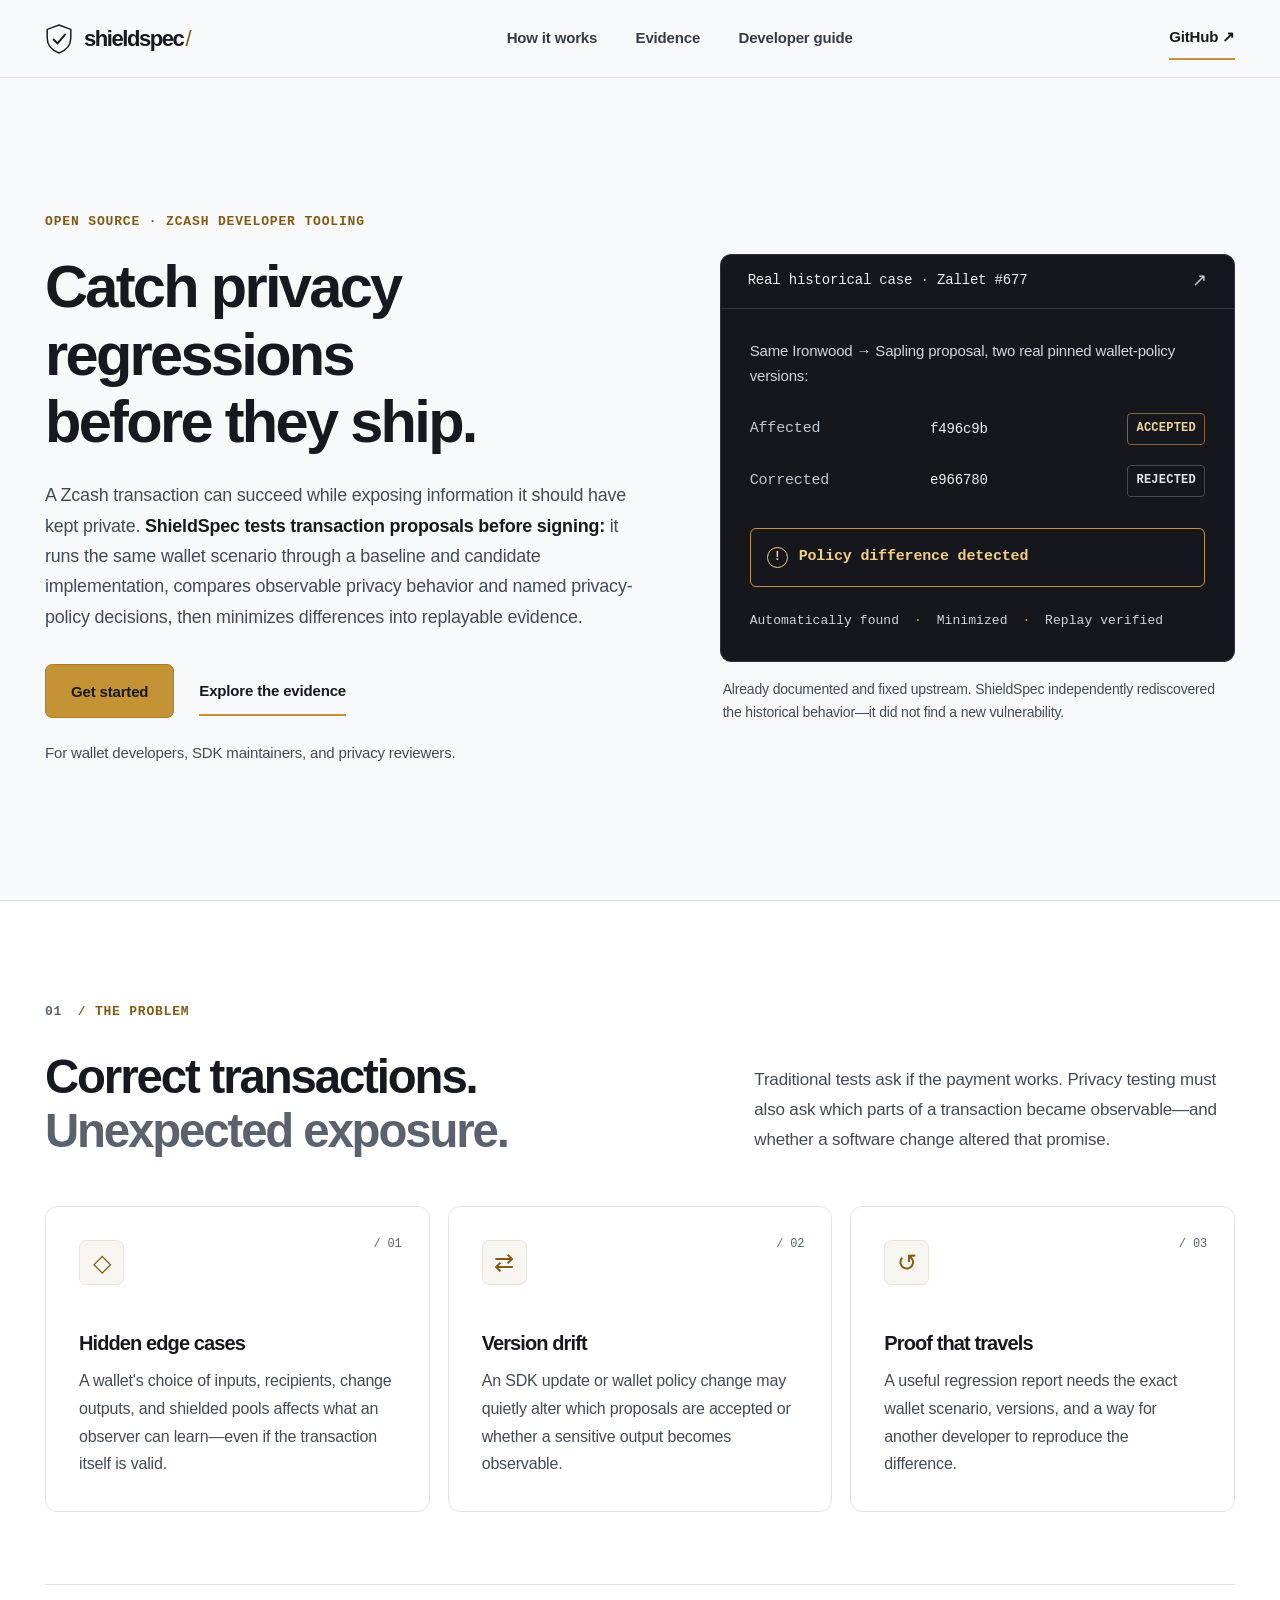
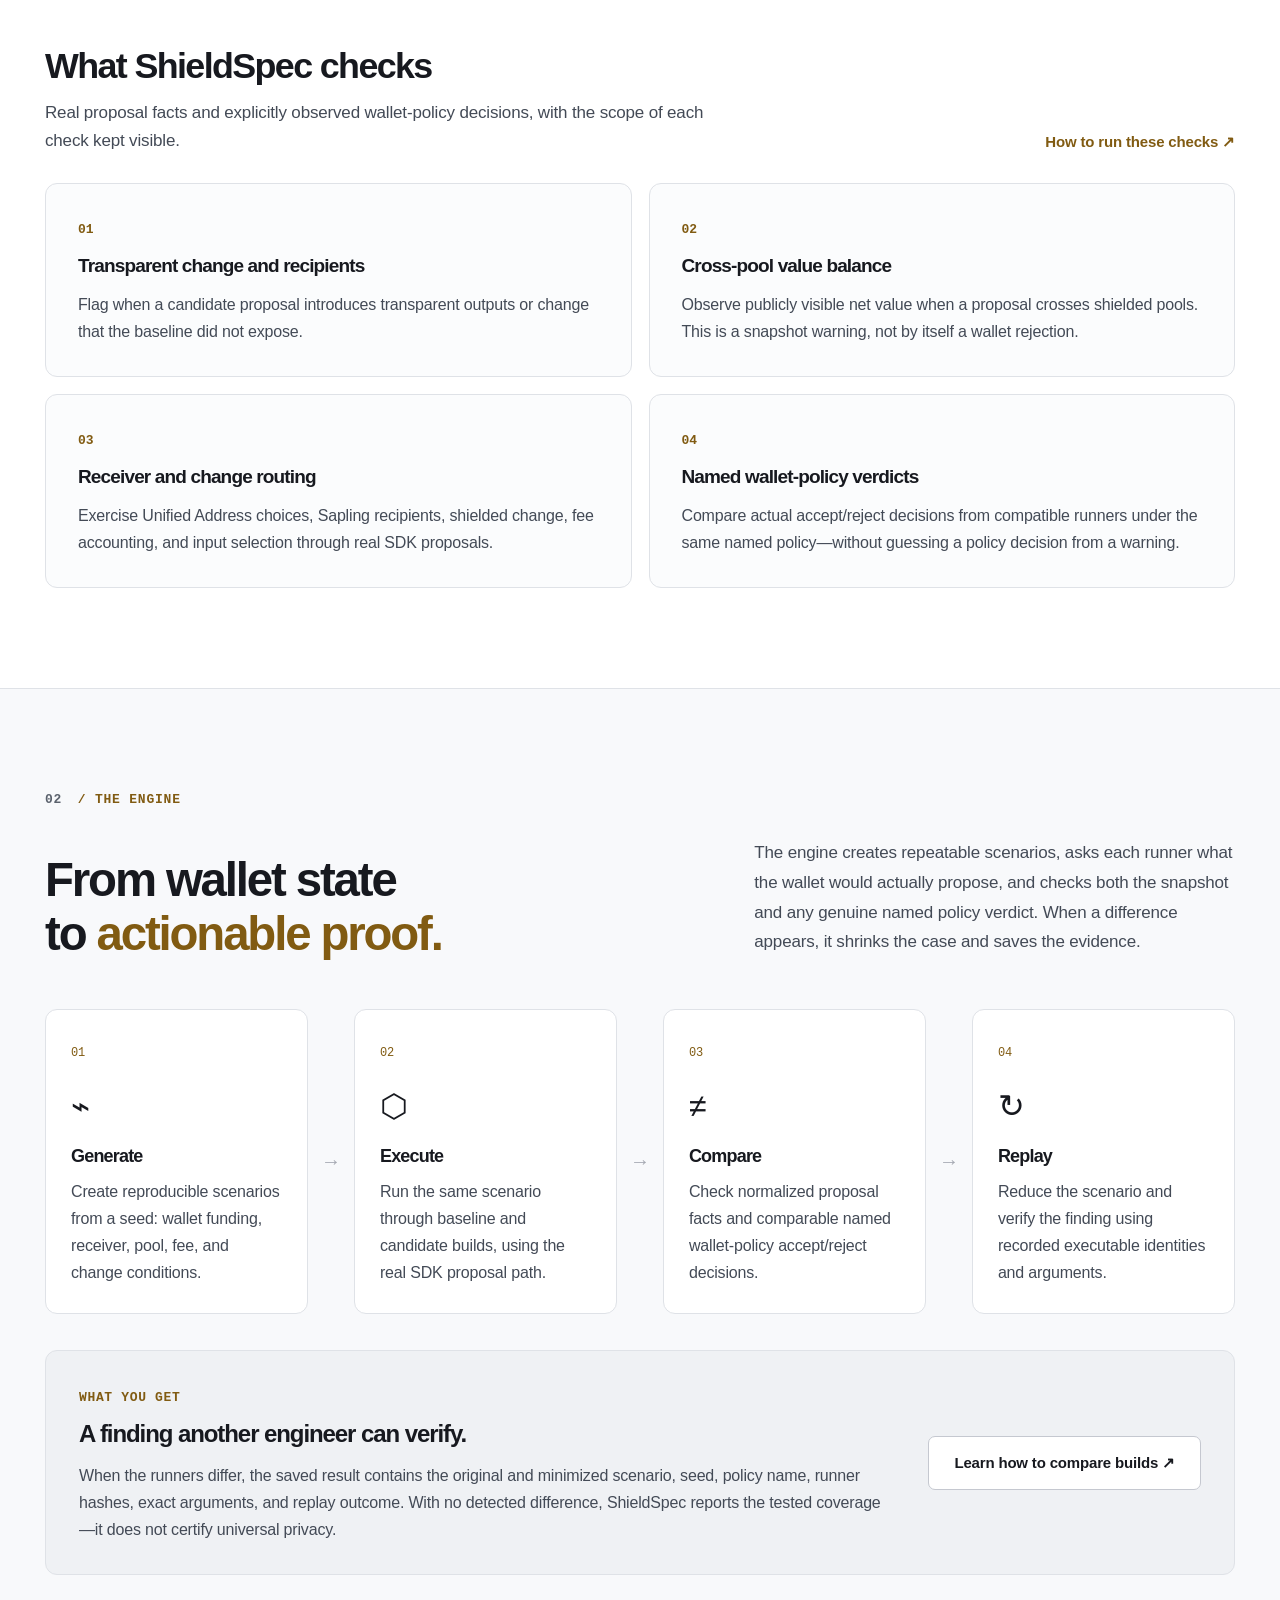
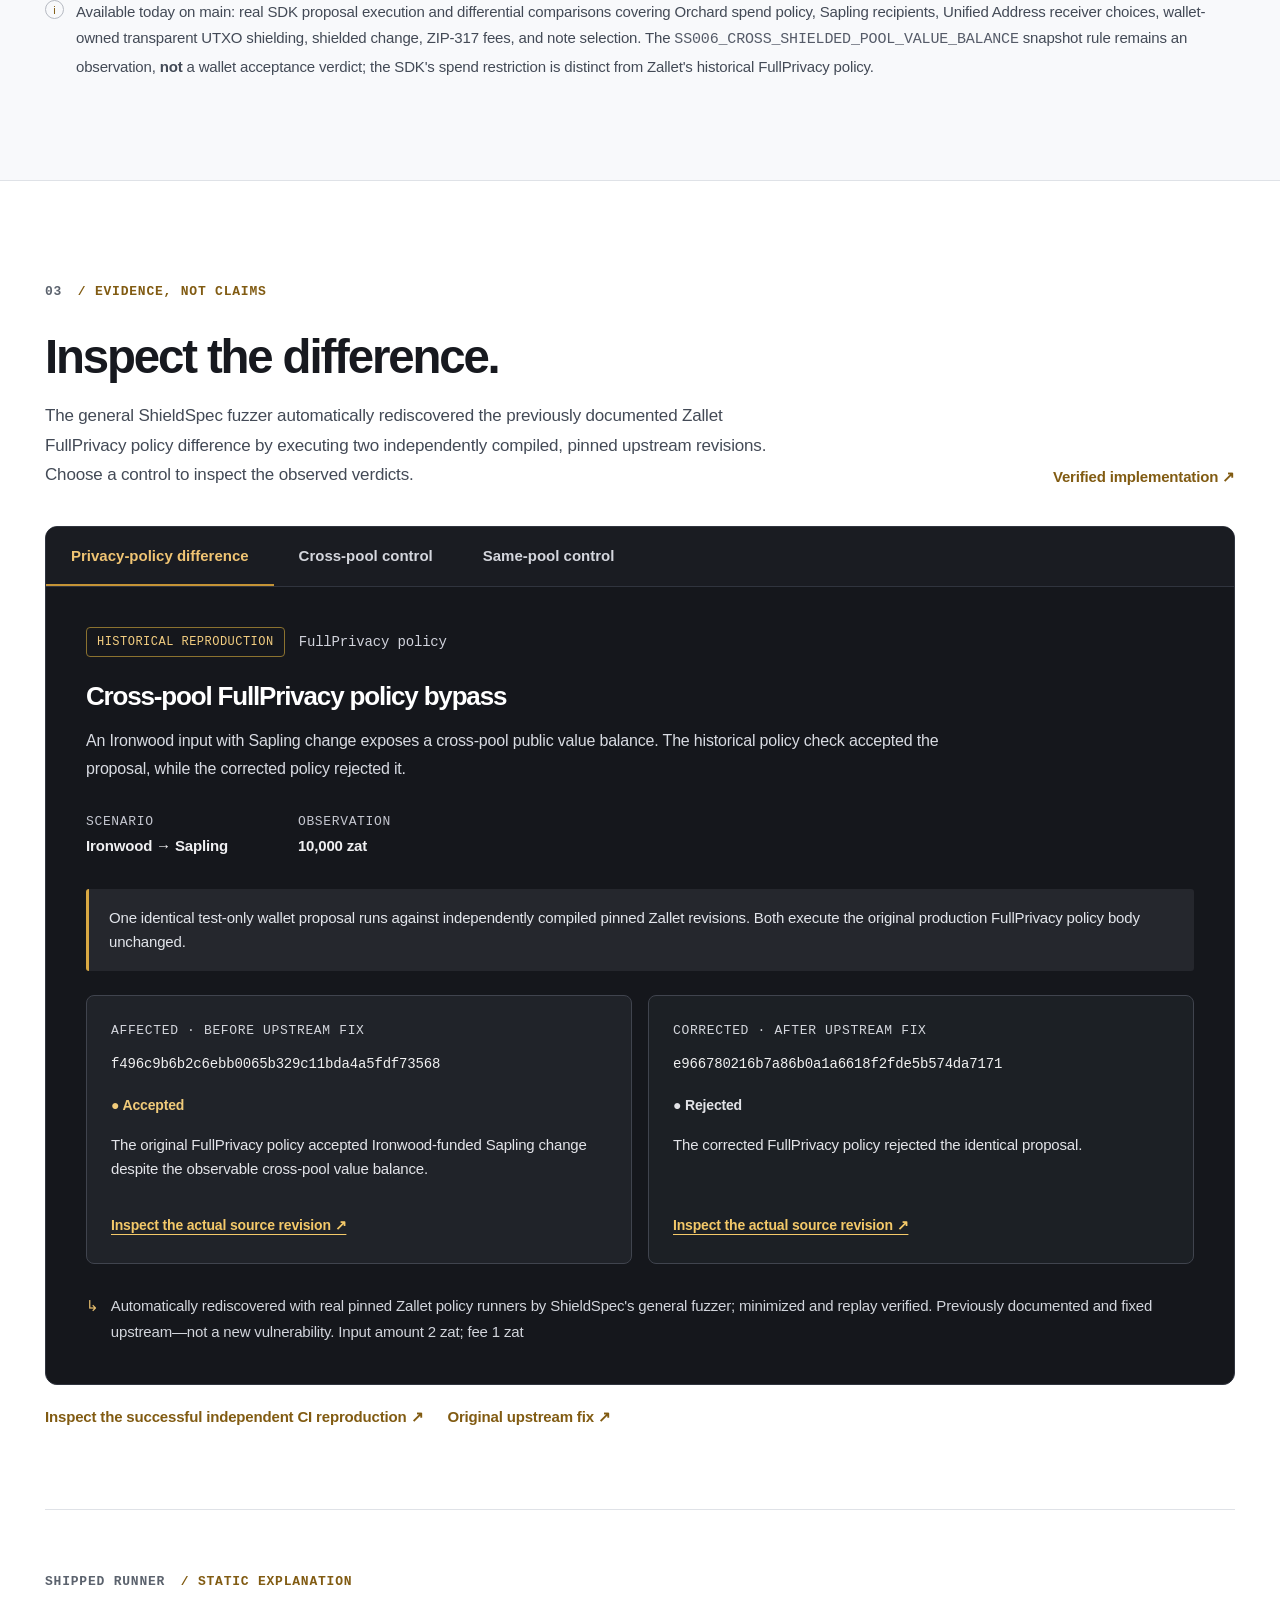
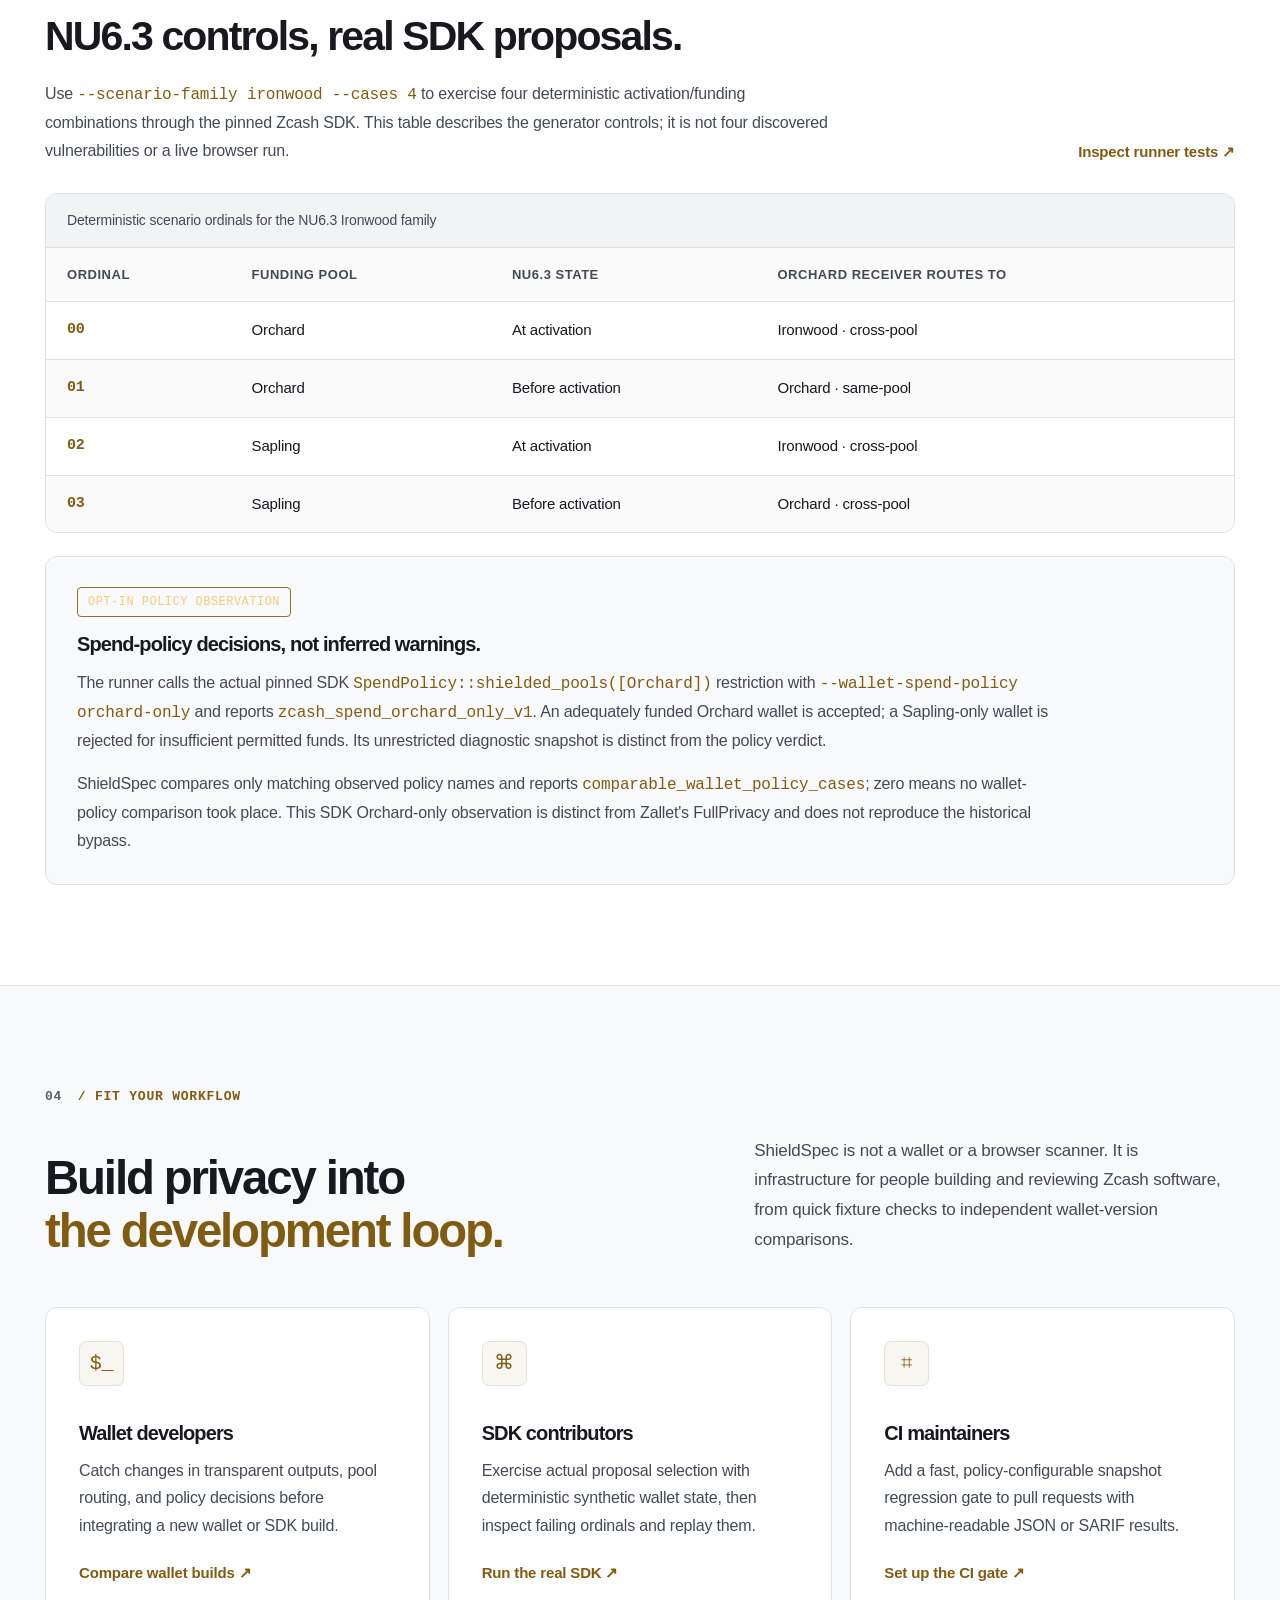
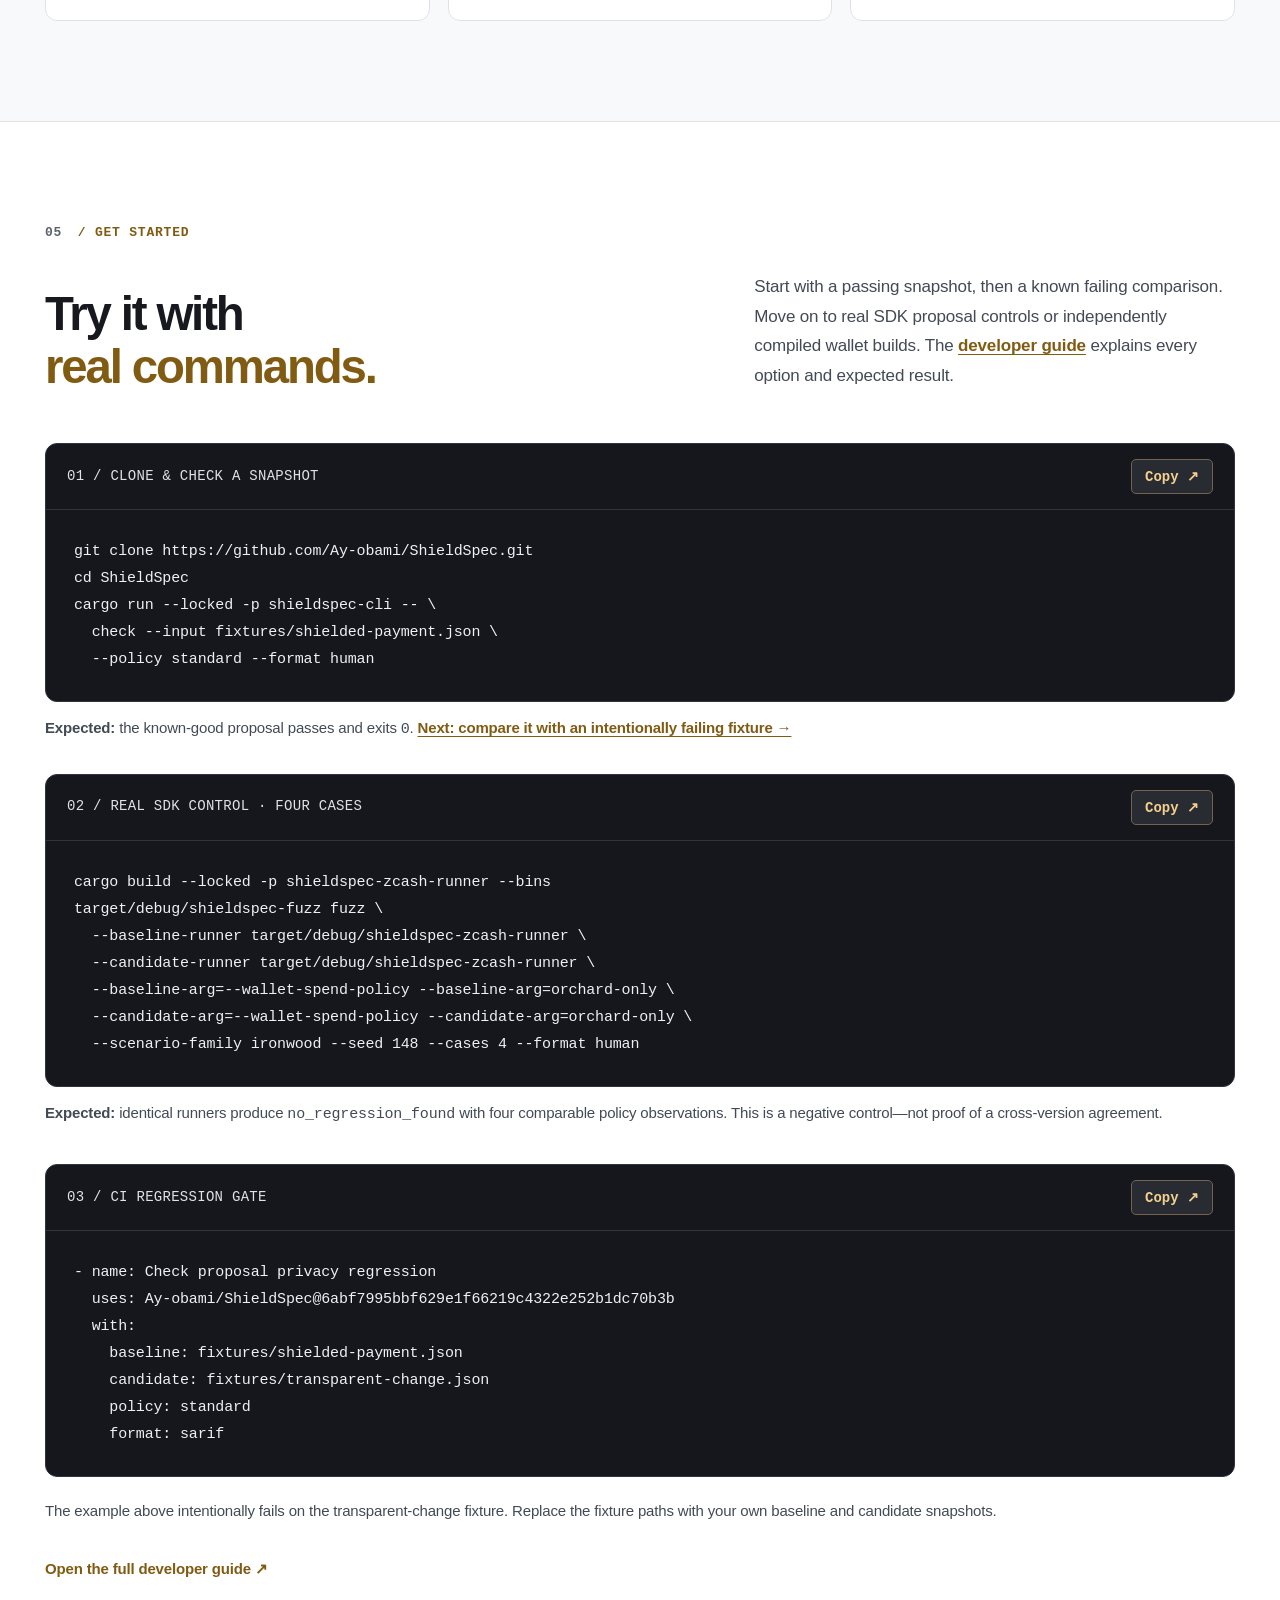
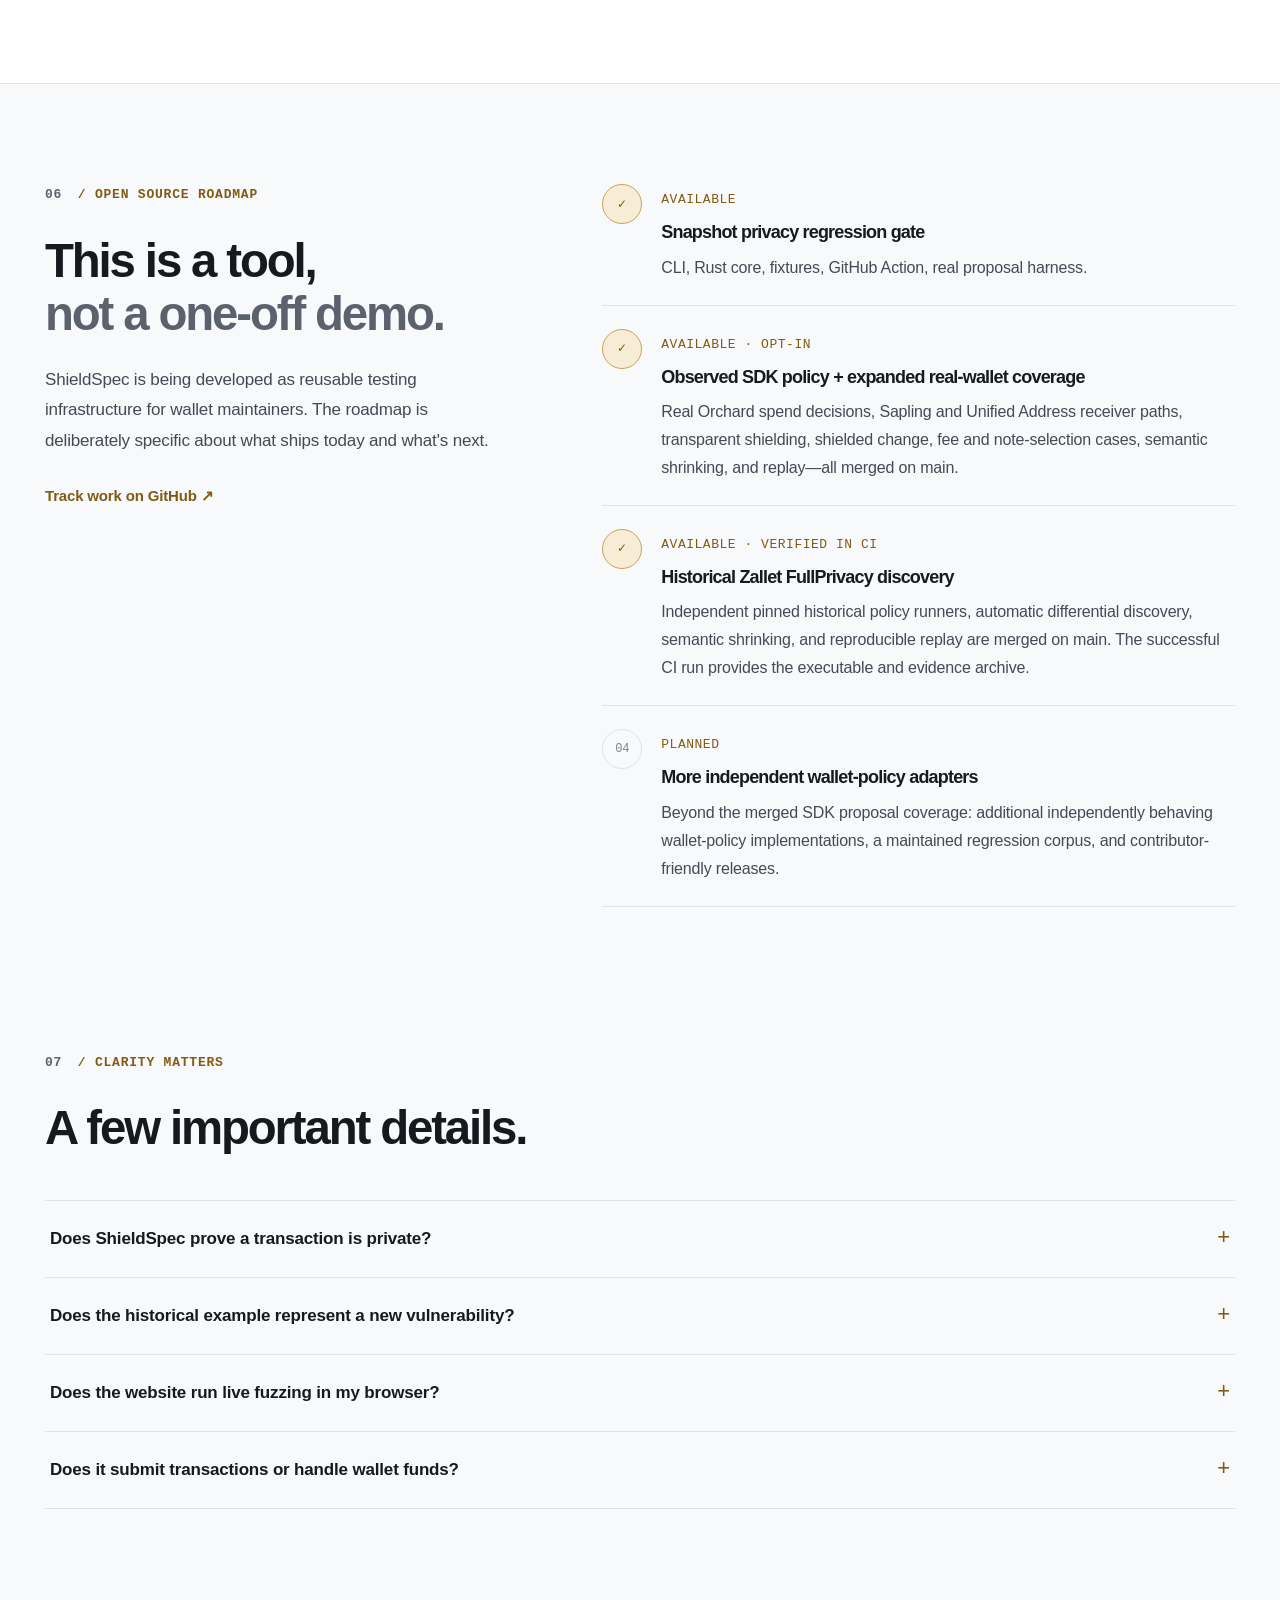
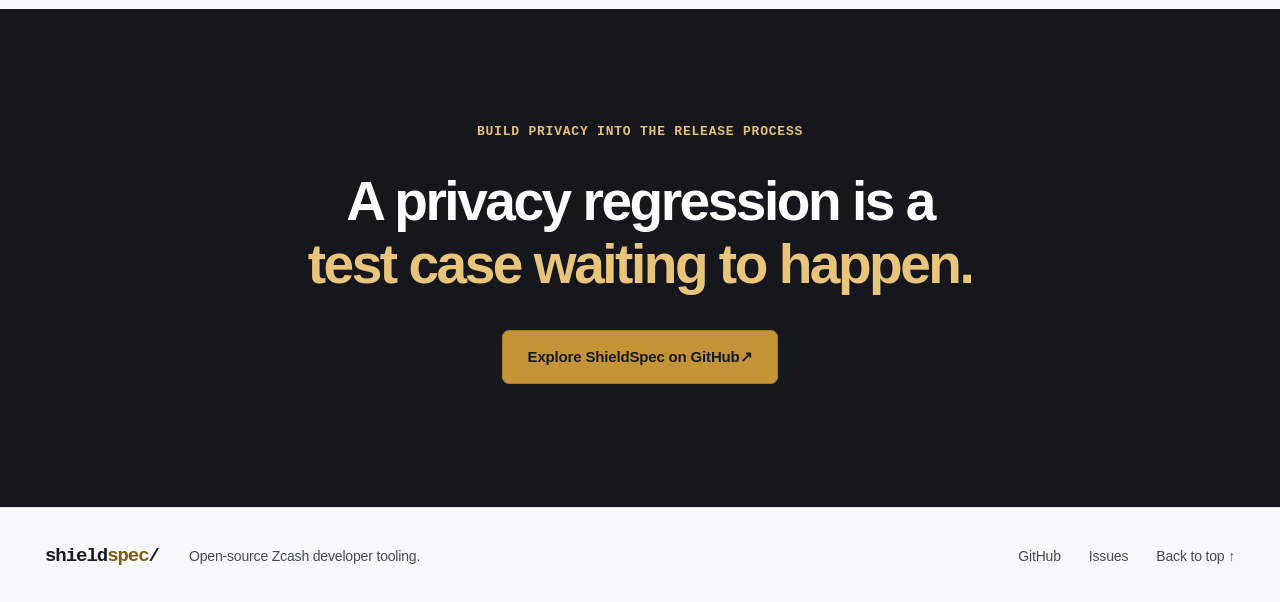
==== commit 27ddf2b5: "feat(site): consolidate pinned Zallet evidence into source-linked panel" ====
--- a/site/index.html
+++ b/site/index.html
@@ -10,8 +10,8 @@
   <meta property="og:description" content="Catch privacy regressions before they ship. Independently execute historical Zallet privacy-policy runners, detect real differences, minimize and replay evidence.">
   <title>ShieldSpec — Catch privacy regressions before they ship</title>
   <link rel="icon" href="data:image/svg+xml,%3Csvg xmlns='http://www.w3.org/2000/svg' viewBox='0 0 64 64'%3E%3Cpath fill='%23f8f9fb' d='M0 0h64v64H0z'/%3E%3Cpath d='M32 6l23 9v17c0 15-10 23-23 27C19 55 9 47 9 32V15z' fill='none' stroke='%2317191f' stroke-width='4'/%3E%3Cpath d='M20 33l8 8 17-20' fill='none' stroke='%23c49336' stroke-width='5'/%3E%3C/svg%3E">
-  <link rel="stylesheet" href="./styles.css?v=clarity-20261028">
-  <script src="./app.js?v=clarity-20261028" defer></script>
+  <link rel="stylesheet" href="./styles.css?v=cohesive-20261028">
+  <script src="./app.js?v=cohesive-20261028" defer></script>
 </head>
 <body>
   <a class="skip-link" href="#main">Skip to content</a>
@@ -114,9 +114,22 @@
               <h3 id="case-title">Cross-pool FullPrivacy policy bypass</h3>
               <p id="case-description">An Ironwood input with Sapling change exposes a public value balance. The historical wallet policy accepted this; corrected policy rejects it.</p>
               <div class="case-meta"><span><small>SCENARIO</small><b id="case-scenario">Ironwood → Sapling</b></span><span><small>OBSERVATION</small><b id="case-balance">10,000 zat public balance</b></span></div>
+              <p class="case-proposal" id="case-proposal">One identical test-only wallet proposal is evaluated against independently compiled historical Zallet revisions. Each runner executes its original FullPrivacy policy function without modifying the production policy body.</p>
               <div class="compare-grid">
-                <div class="compare-panel"><span class="compare-label">AFFECTED HISTORICAL VERSION</span><code id="before-sha">f496c9b</code><div class="verdict is-accepted" id="before-verdict"><span aria-hidden="true">●</span> Accepted</div></div>
-                <div class="compare-panel corrected"><span class="compare-label">CORRECTED VERSION</span><code id="after-sha">e966780</code><div class="verdict is-rejected" id="after-verdict"><span aria-hidden="true">●</span> Rejected</div></div>
+                <div class="compare-panel">
+                  <span class="compare-label">AFFECTED · BEFORE UPSTREAM FIX</span>
+                  <code class="revision-hash" id="before-sha">f496c9b6b2c6ebb0065b329c11bda4a5fdf73568</code>
+                  <div class="verdict is-accepted" id="before-verdict"><span aria-hidden="true">●</span> Accepted</div>
+                  <p class="compare-summary" id="before-summary">The historical FullPrivacy check allowed Ironwood-funded Sapling change despite its observable cross-pool value balance.</p>
+                  <a class="compare-source" id="before-source" href="https://github.com/zcash/zallet/commit/f496c9b6b2c6ebb0065b329c11bda4a5fdf73568" target="_blank" rel="noopener noreferrer">Inspect the actual source revision ↗</a>
+                </div>
+                <div class="compare-panel corrected">
+                  <span class="compare-label">CORRECTED · AFTER UPSTREAM FIX</span>
+                  <code class="revision-hash" id="after-sha">e966780216b7a86b0a1a6618f2fde5b574da7171</code>
+                  <div class="verdict is-rejected" id="after-verdict"><span aria-hidden="true">●</span> Rejected</div>
+                  <p class="compare-summary" id="after-summary">The identical proposal was rejected by the corrected FullPrivacy policy.</p>
+                  <a class="compare-source" id="after-source" href="https://github.com/zcash/zallet/commit/e966780216b7a86b0a1a6618f2fde5b574da7171" target="_blank" rel="noopener noreferrer">Inspect the actual source revision ↗</a>
+                </div>
               </div>
               <div class="provenance"><span>↳</span><p id="case-provenance">Automatically rediscovered by ShieldSpec's general fuzzer using real Zallet policy runners. Minimized and replayed with pinned provenance. This is a documented, previously fixed issue, not a new vulnerability.</p></div>
             </div>
--- a/site/styles.css
+++ b/site/styles.css
@@ -152,11 +152,15 @@
 .case-meta span { display: flex; flex-direction: column; gap: 5px; }
 .case-meta small { color: #c5c7d0; font: 13px ui-monospace, Consolas, monospace; letter-spacing: .05em; }
 .case-meta b { color: #f0f0f2; font-size: 15px; font-weight: 600; }
+.case-proposal { padding: 17px 20px; margin: 0 0 24px; border-left: 3px solid #d9a943; border-radius: 3px; background: #25272d; color: #e2e5eb !important; font-size: 15px !important; line-height: 1.6 !important; max-width: none !important; }
 .compare-grid { display: grid; grid-template-columns: repeat(2,minmax(0,1fr)); gap: 16px; }
-.compare-panel { min-height: 152px; padding: 25px; border: 1px solid #40444e; border-radius: 8px; background: #202329; }
+.compare-panel { min-width: 0; padding: 24px; border: 1px solid #40444e; border-radius: 8px; background: #202329; }
 .compare-panel.corrected { background: #1c2025; }
-.compare-label { display: block; margin-bottom: 14px; color: #d3d5dc; font-size: 13px; letter-spacing: .05em; }
-.compare-panel code { display: block; margin-bottom: 15px; color: #f0f0f1; font-size: 15px; }
+.compare-label { display: block; margin-bottom: 12px; color: #d3d5dc; font-size: 13px; letter-spacing: .05em; }
+.compare-panel code { display: block; margin-bottom: 15px; color: #f0f0f1; font-size: 14px; overflow-wrap: anywhere; }
+.compare-summary { min-height: 65px; margin: 14px 0 13px; color: #e3e4e9; font-size: 15px; line-height: 1.55; }
+.compare-source { color: #f4c969; font-size: 14px; font-weight: 700; text-decoration: underline; text-underline-offset: 4px; }
+.compare-source:hover { color: #ffda87; }
 .verdict { display: inline-flex; align-items: center; gap: 8px; font-size: 14px; font-weight: 700; }
 .verdict.is-accepted { color: #f1cb7a; }
 .verdict.is-rejected { color: #e2e3e7; }
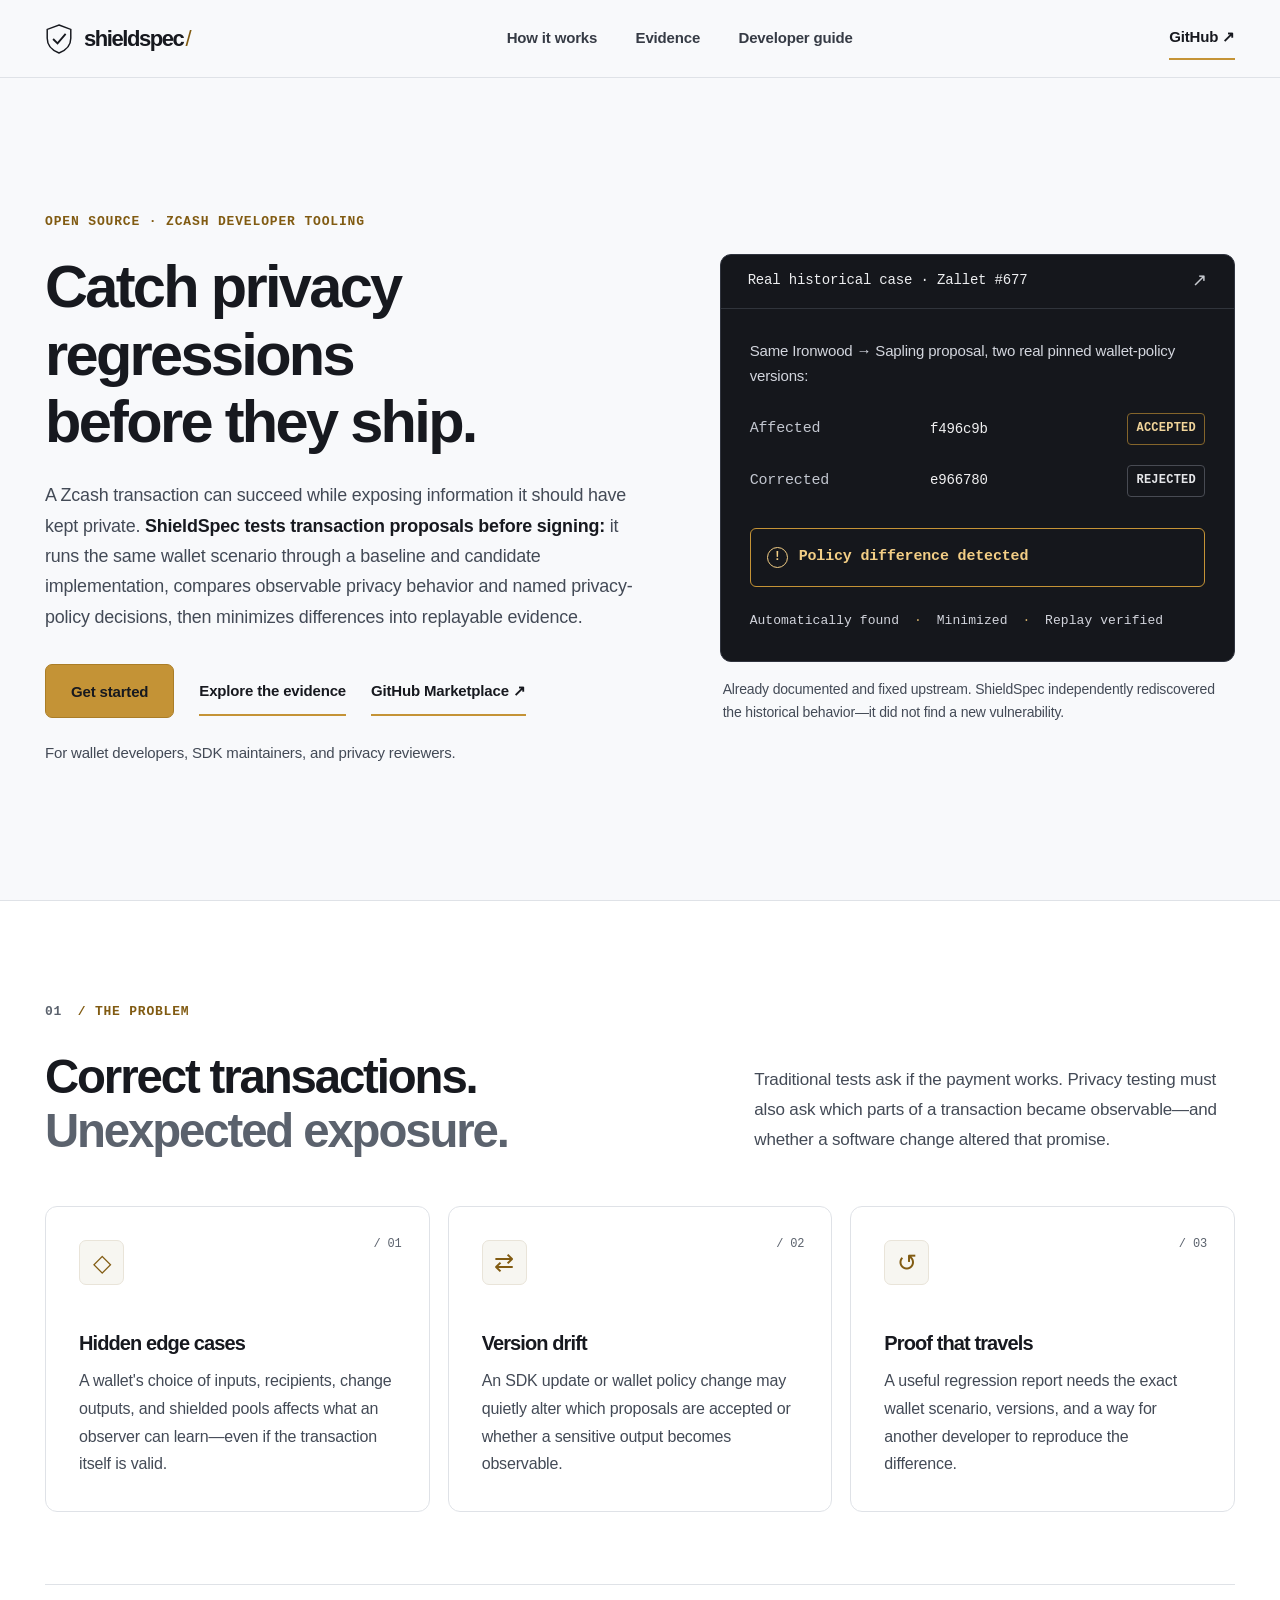
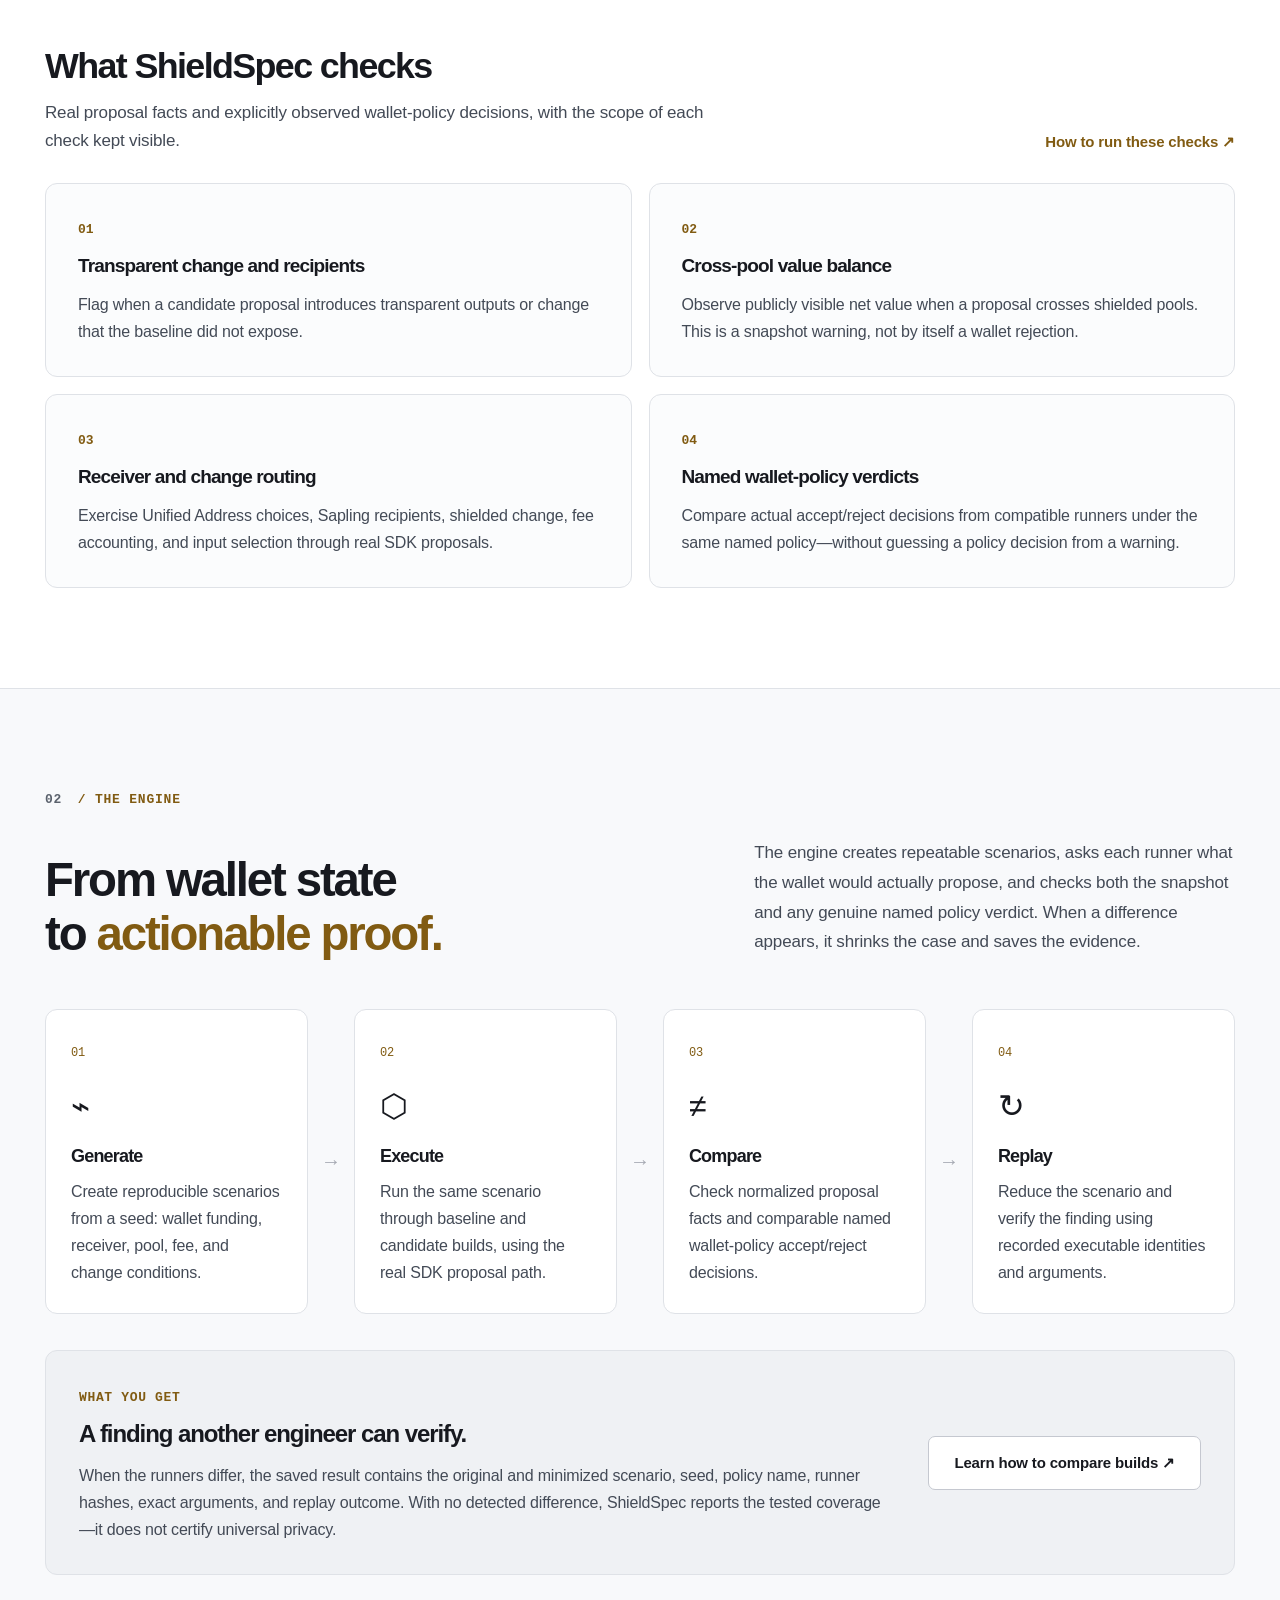
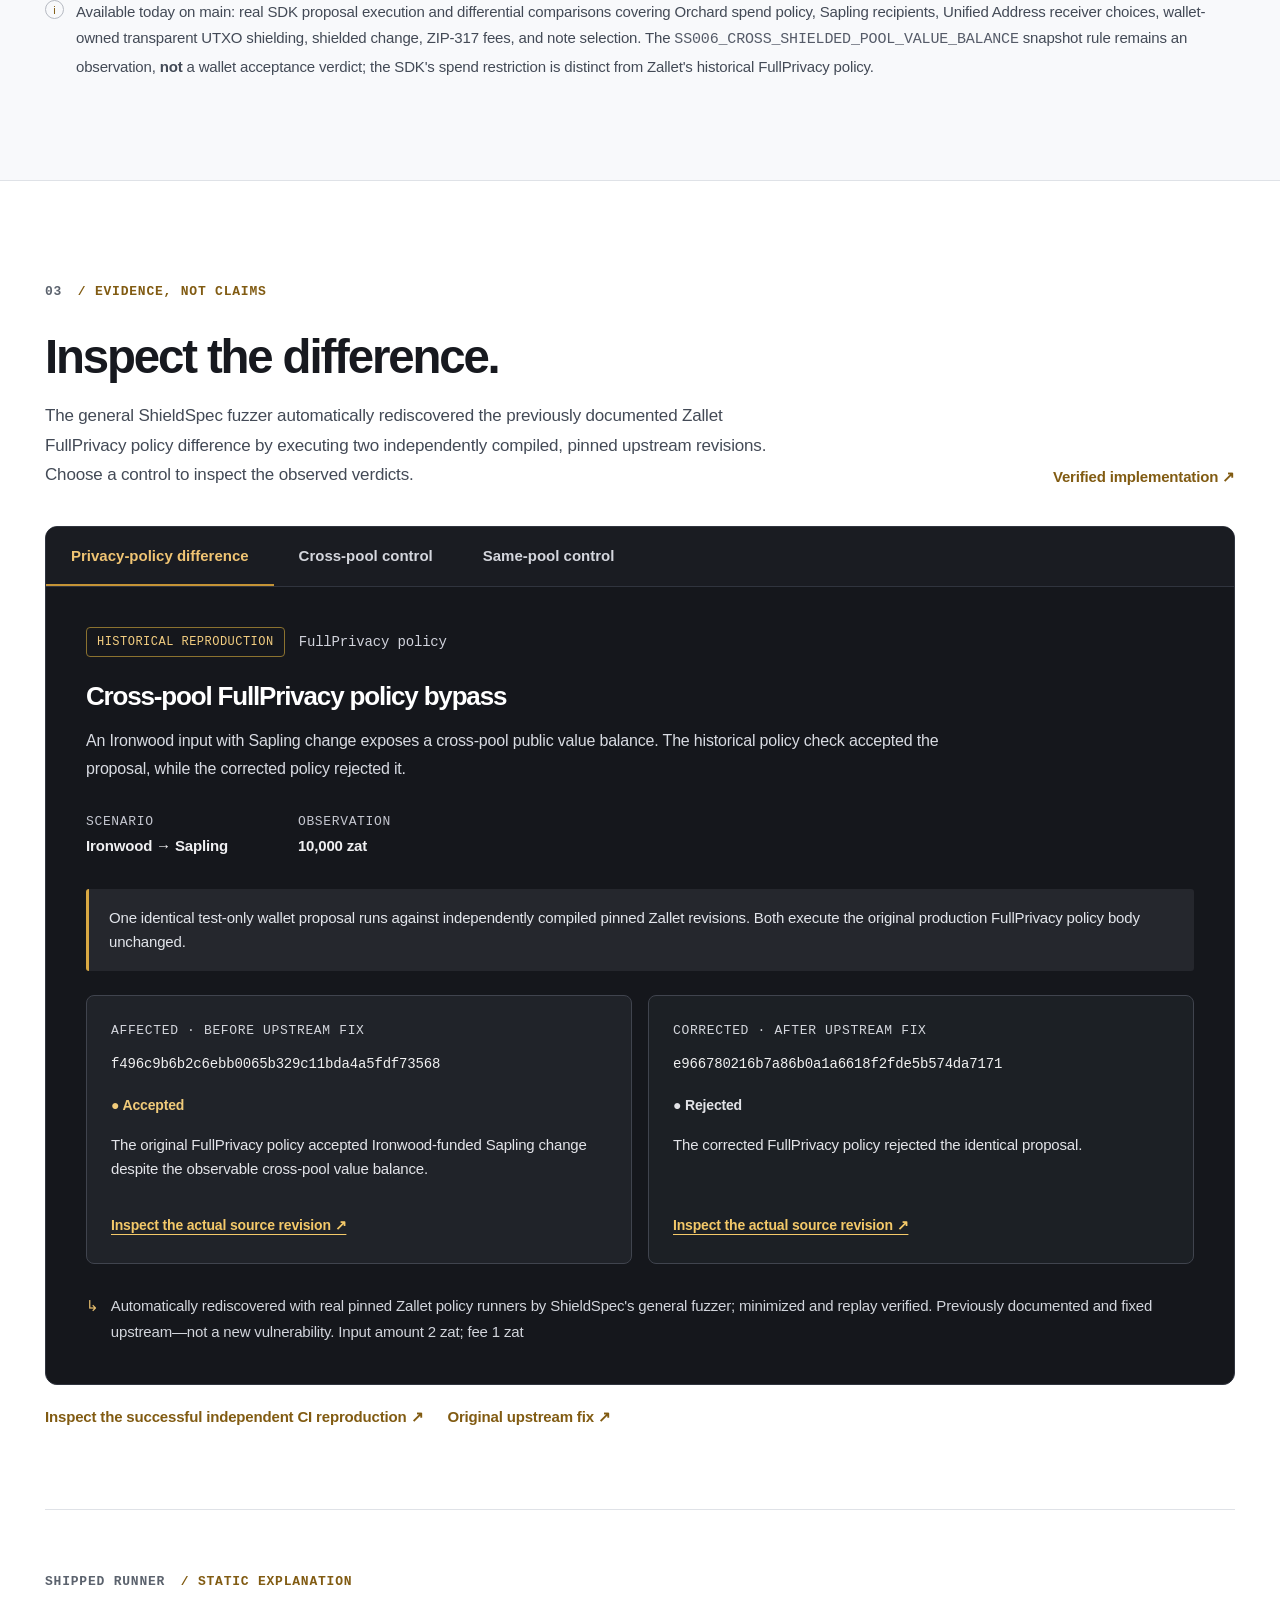
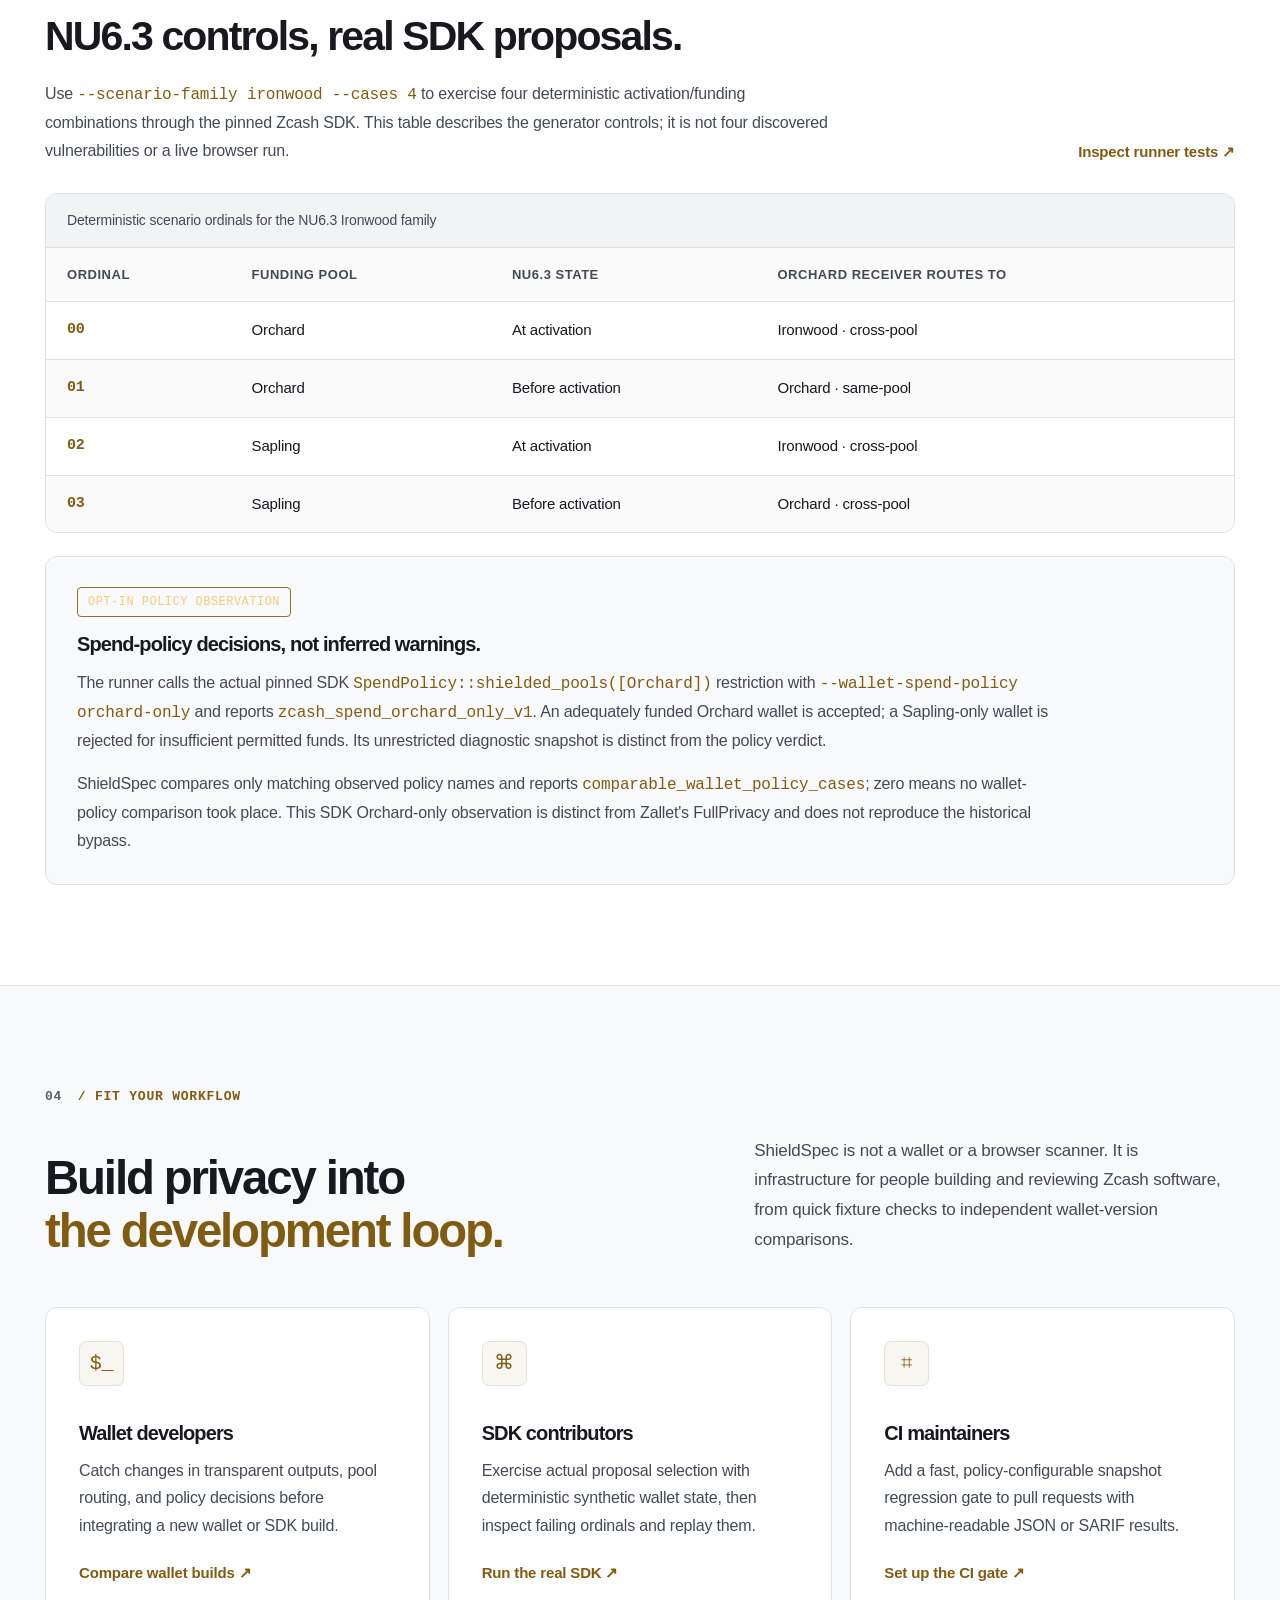
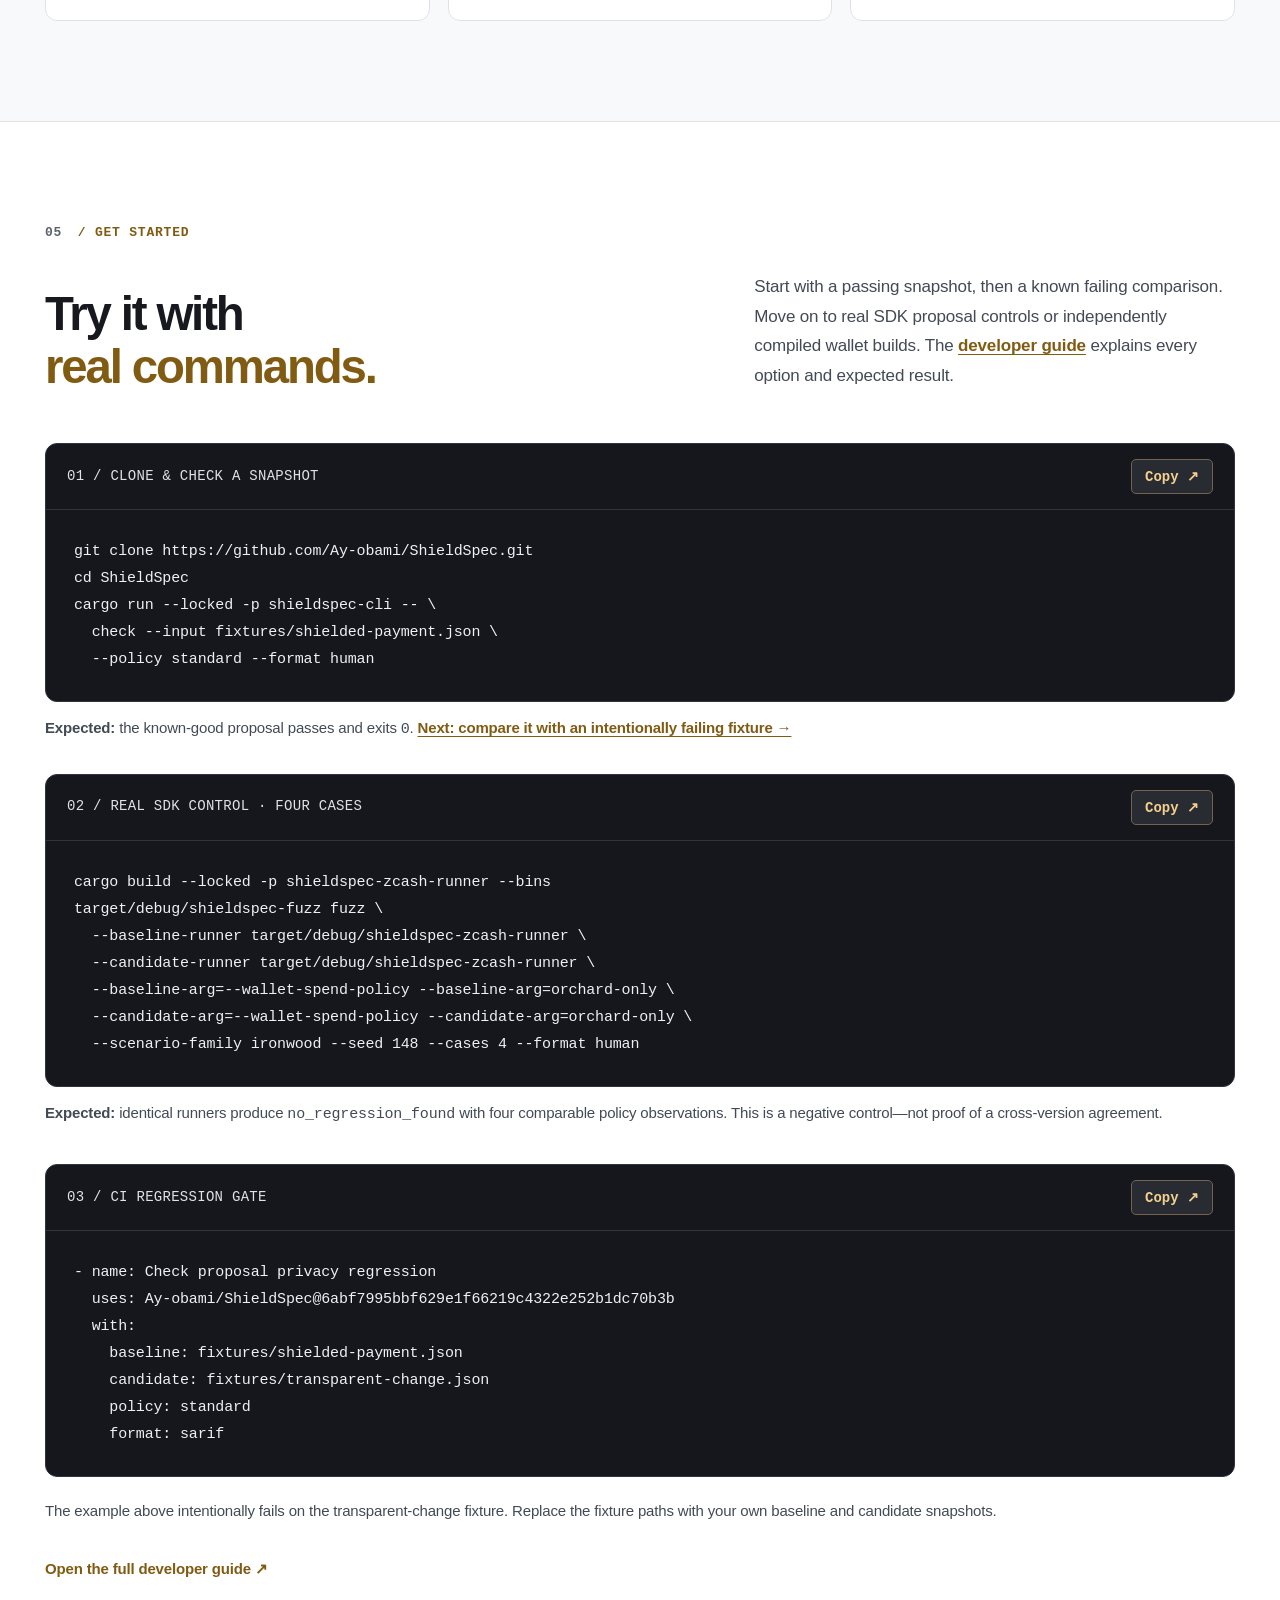
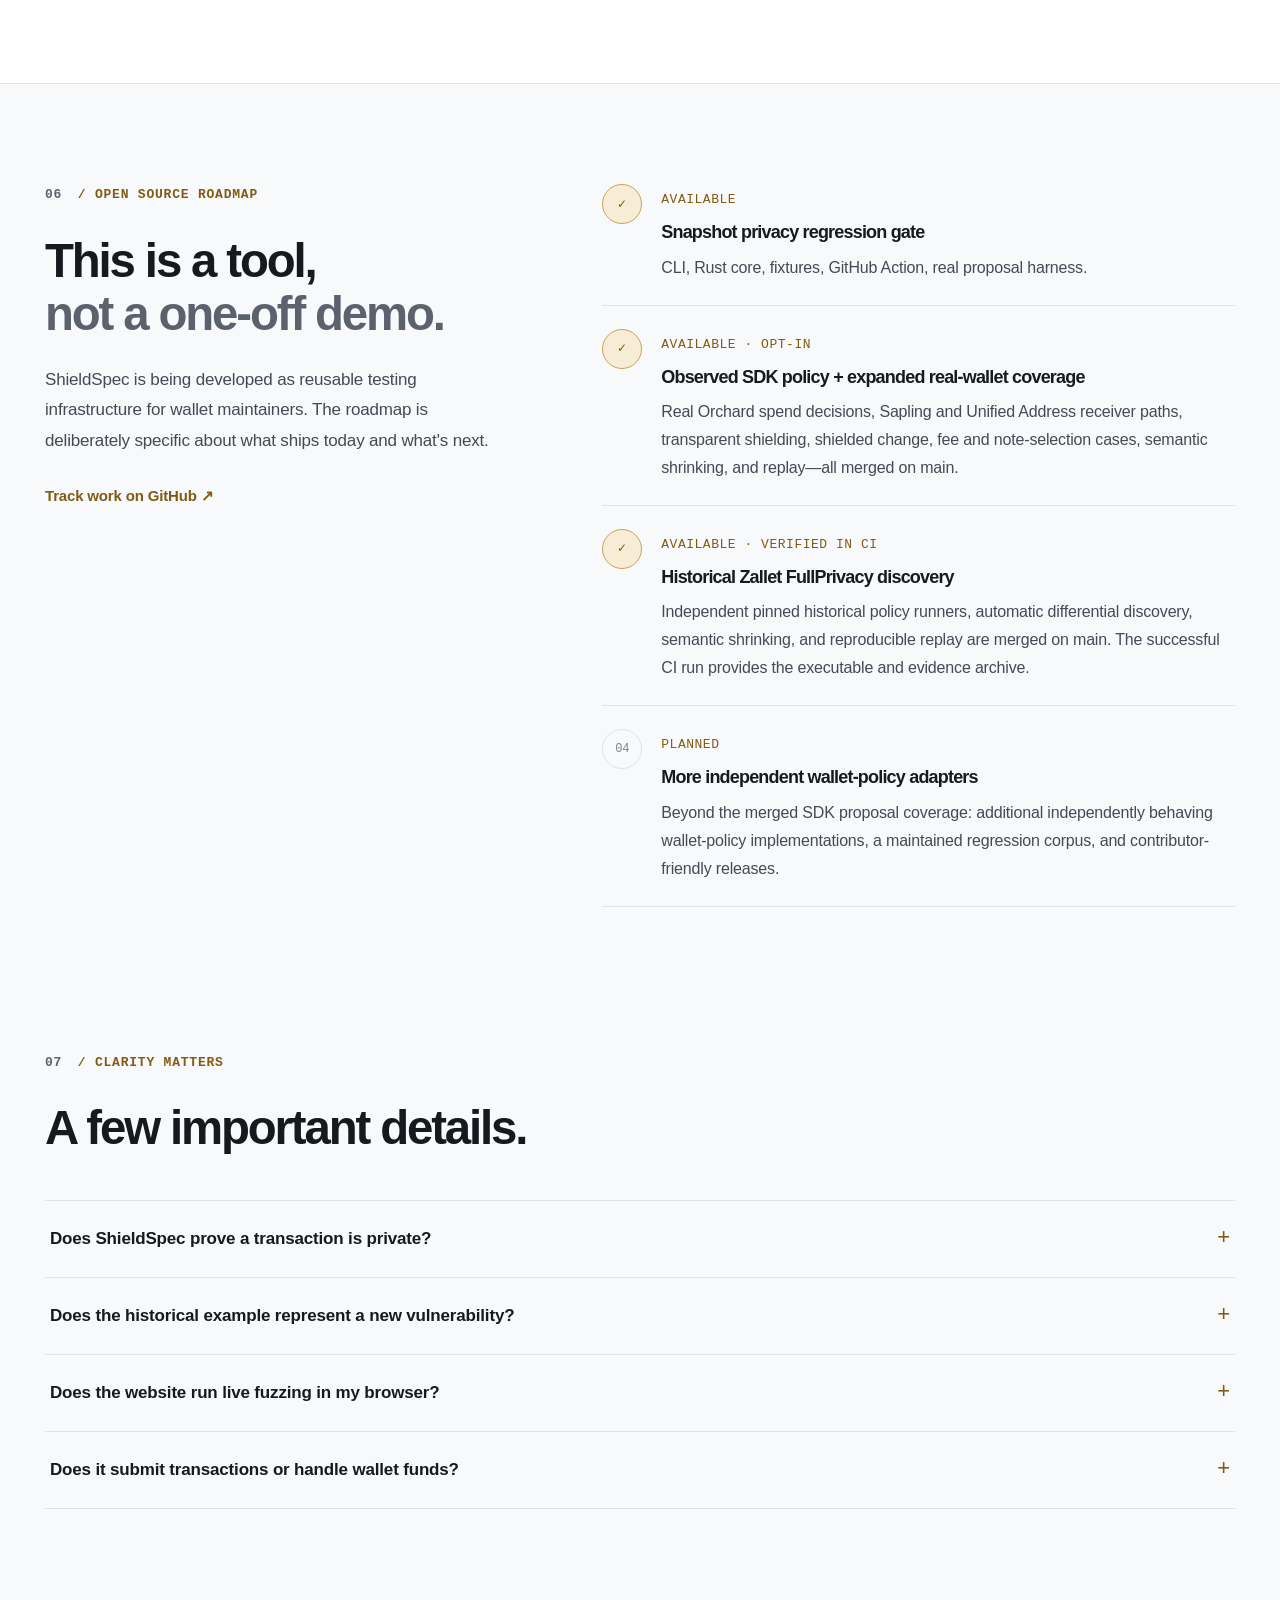
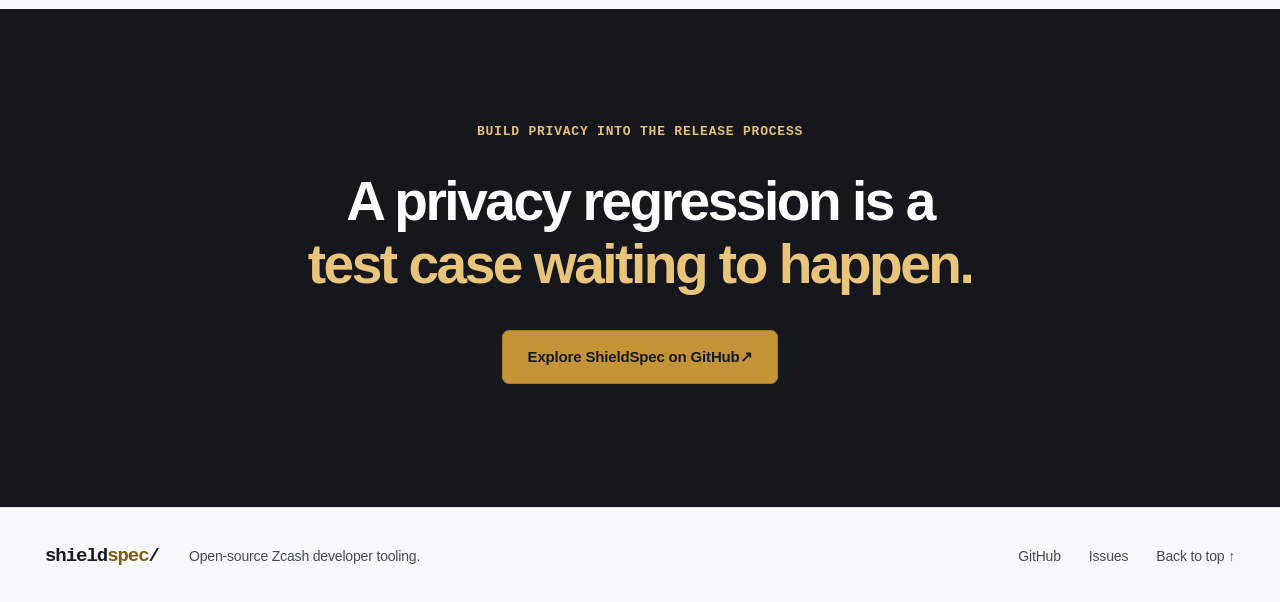
==== commit e6e31a44: "docs(site): align public guide with v0.3.0 Marketplace Action" ====
--- a/site/index.html
+++ b/site/index.html
@@ -41,6 +41,7 @@
             <div class="hero-actions">
               <a class="button primary" href="./docs.html">Get started</a>
               <a class="button text-action" href="#findings">Explore the evidence</a>
+              <a class="button text-action" href="https://github.com/marketplace/actions/shieldspec-privacy-check" target="_blank" rel="noopener noreferrer">GitHub Marketplace ↗</a>
             </div>
             <p class="hero-audience">For wallet developers, SDK maintainers, and privacy reviewers.</p>
           </div>
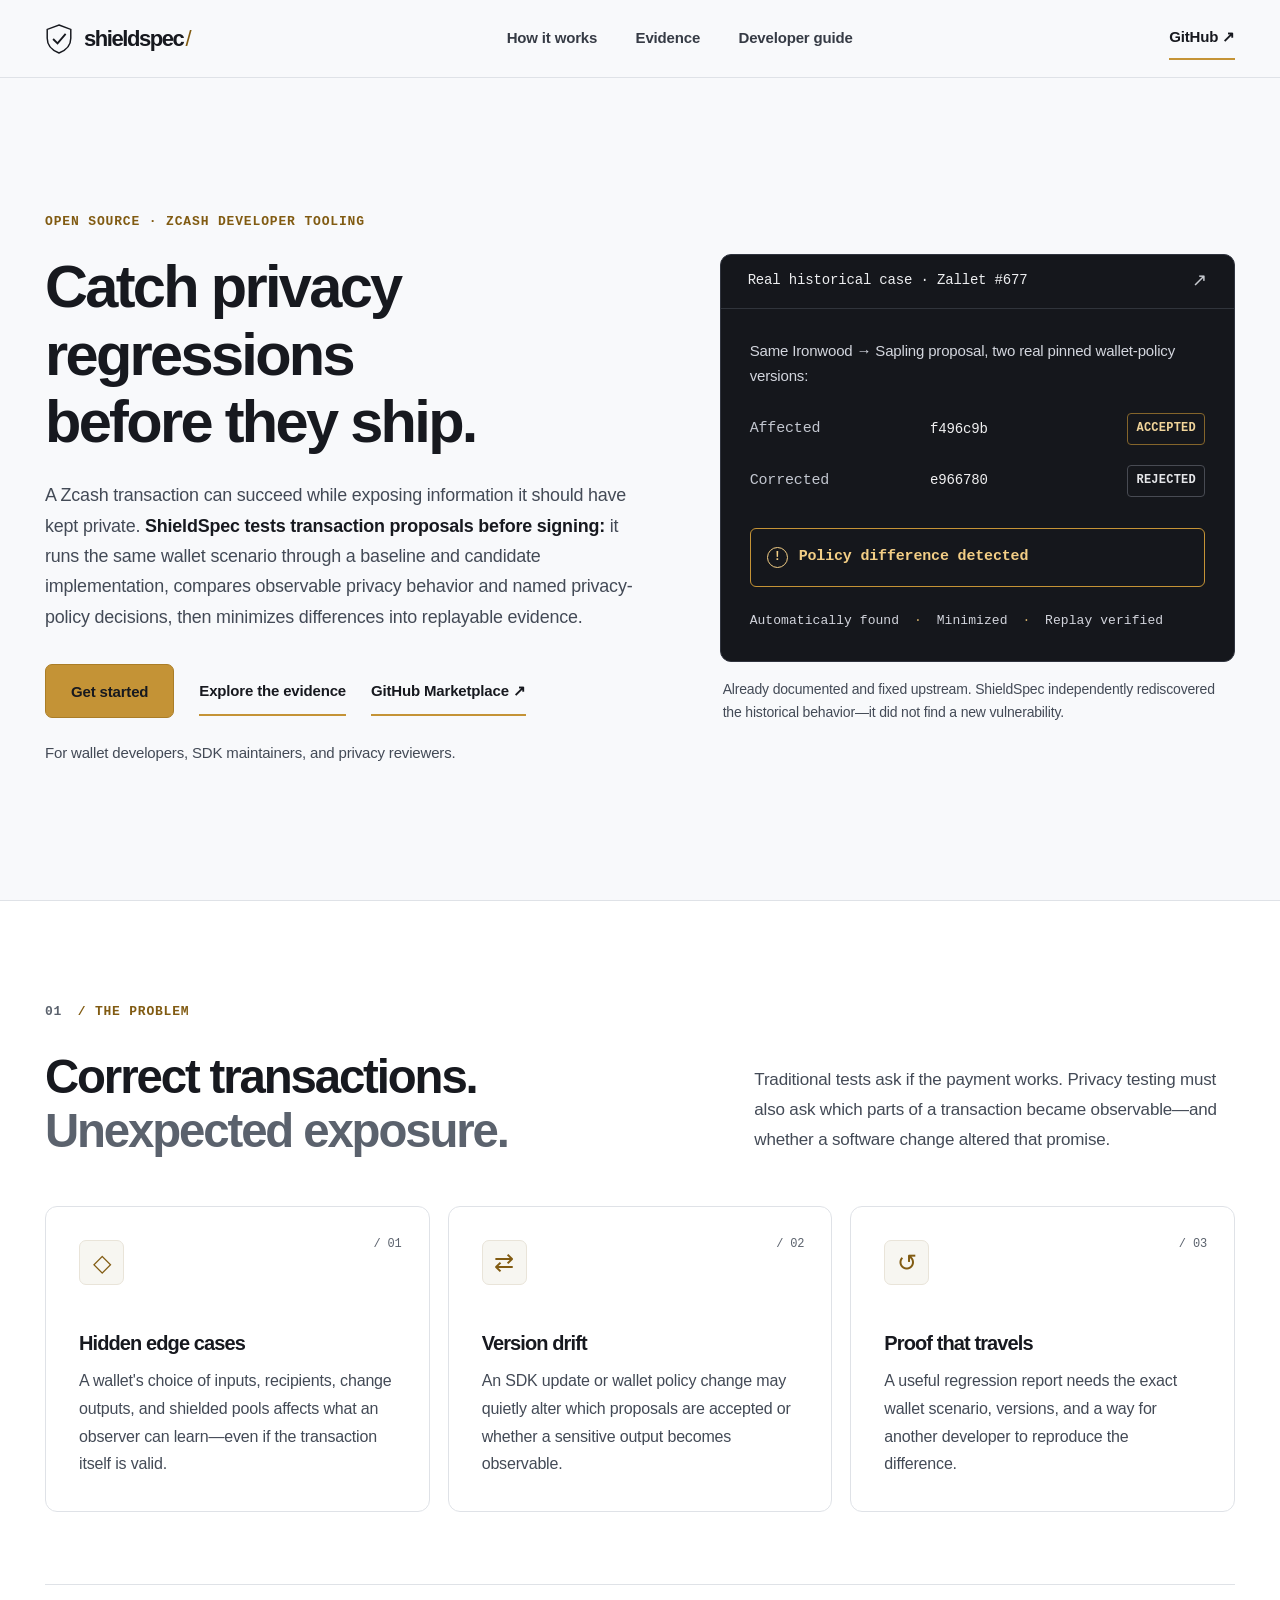
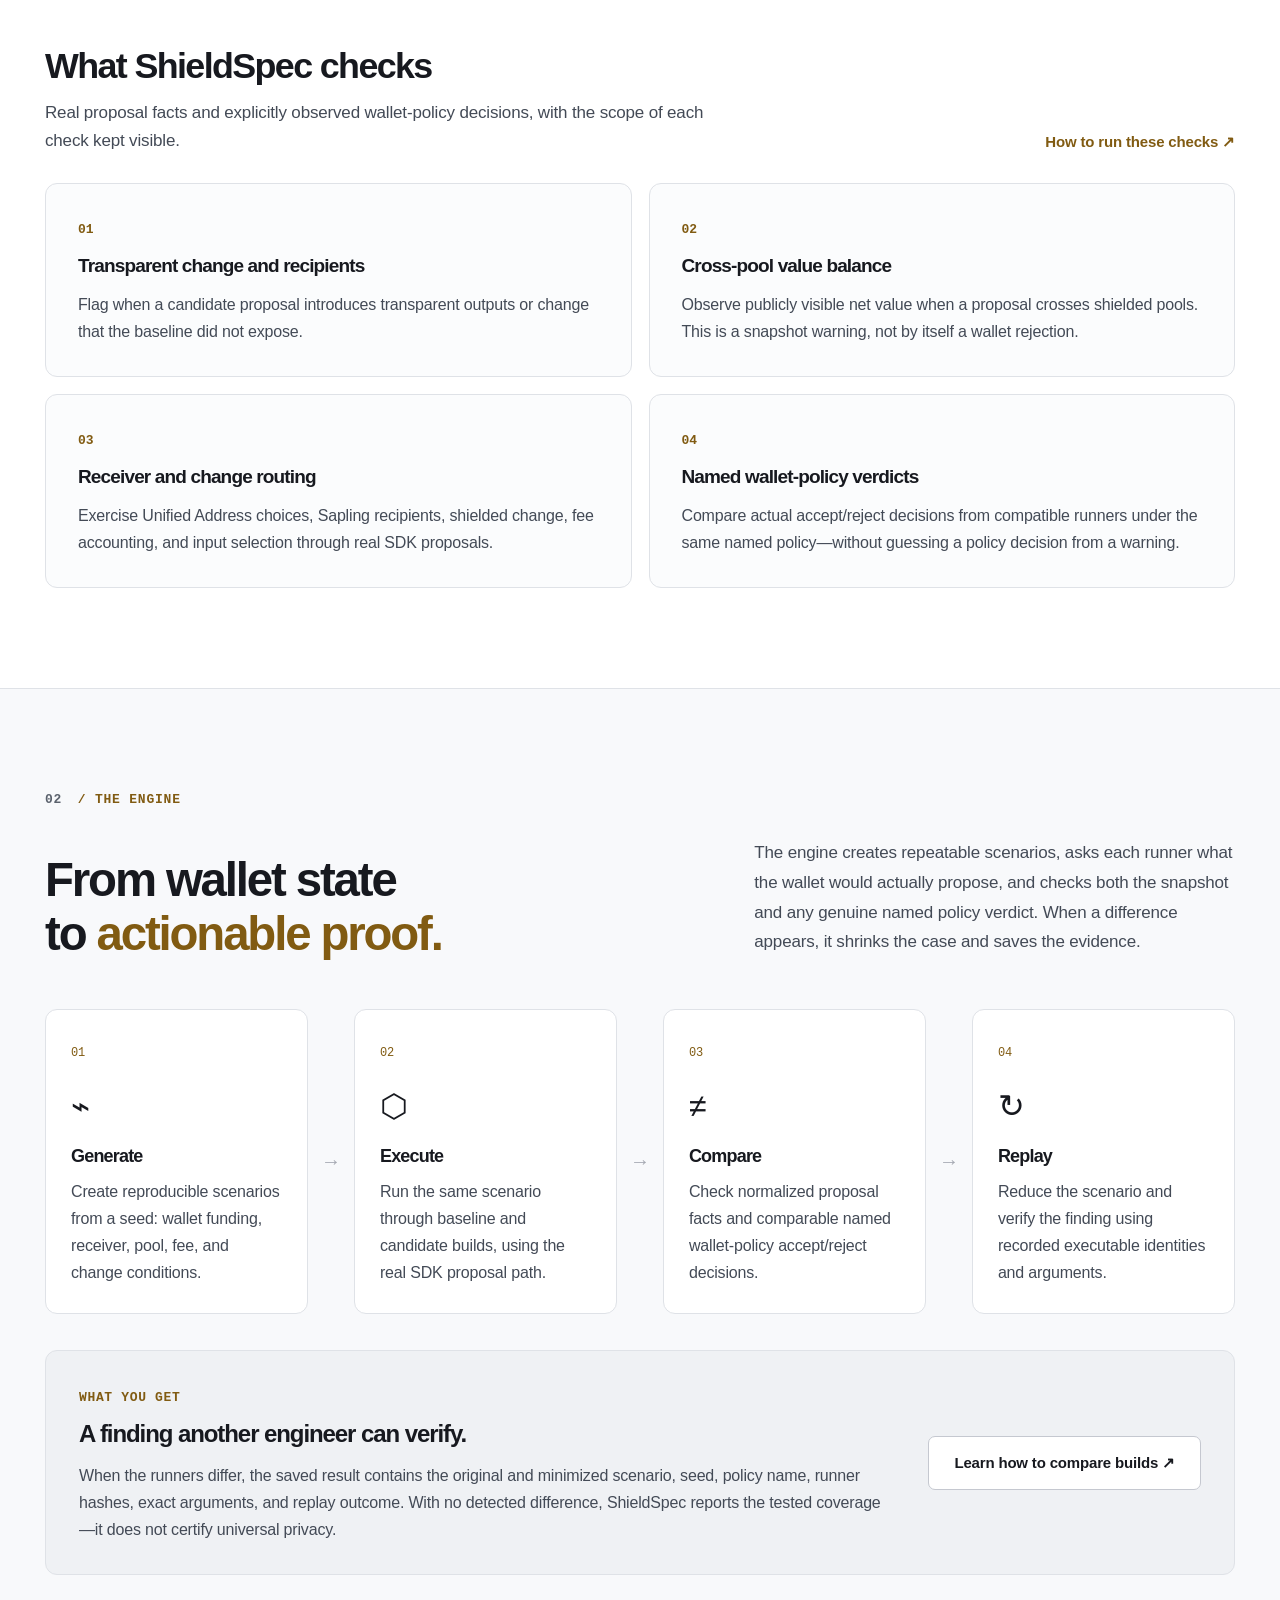
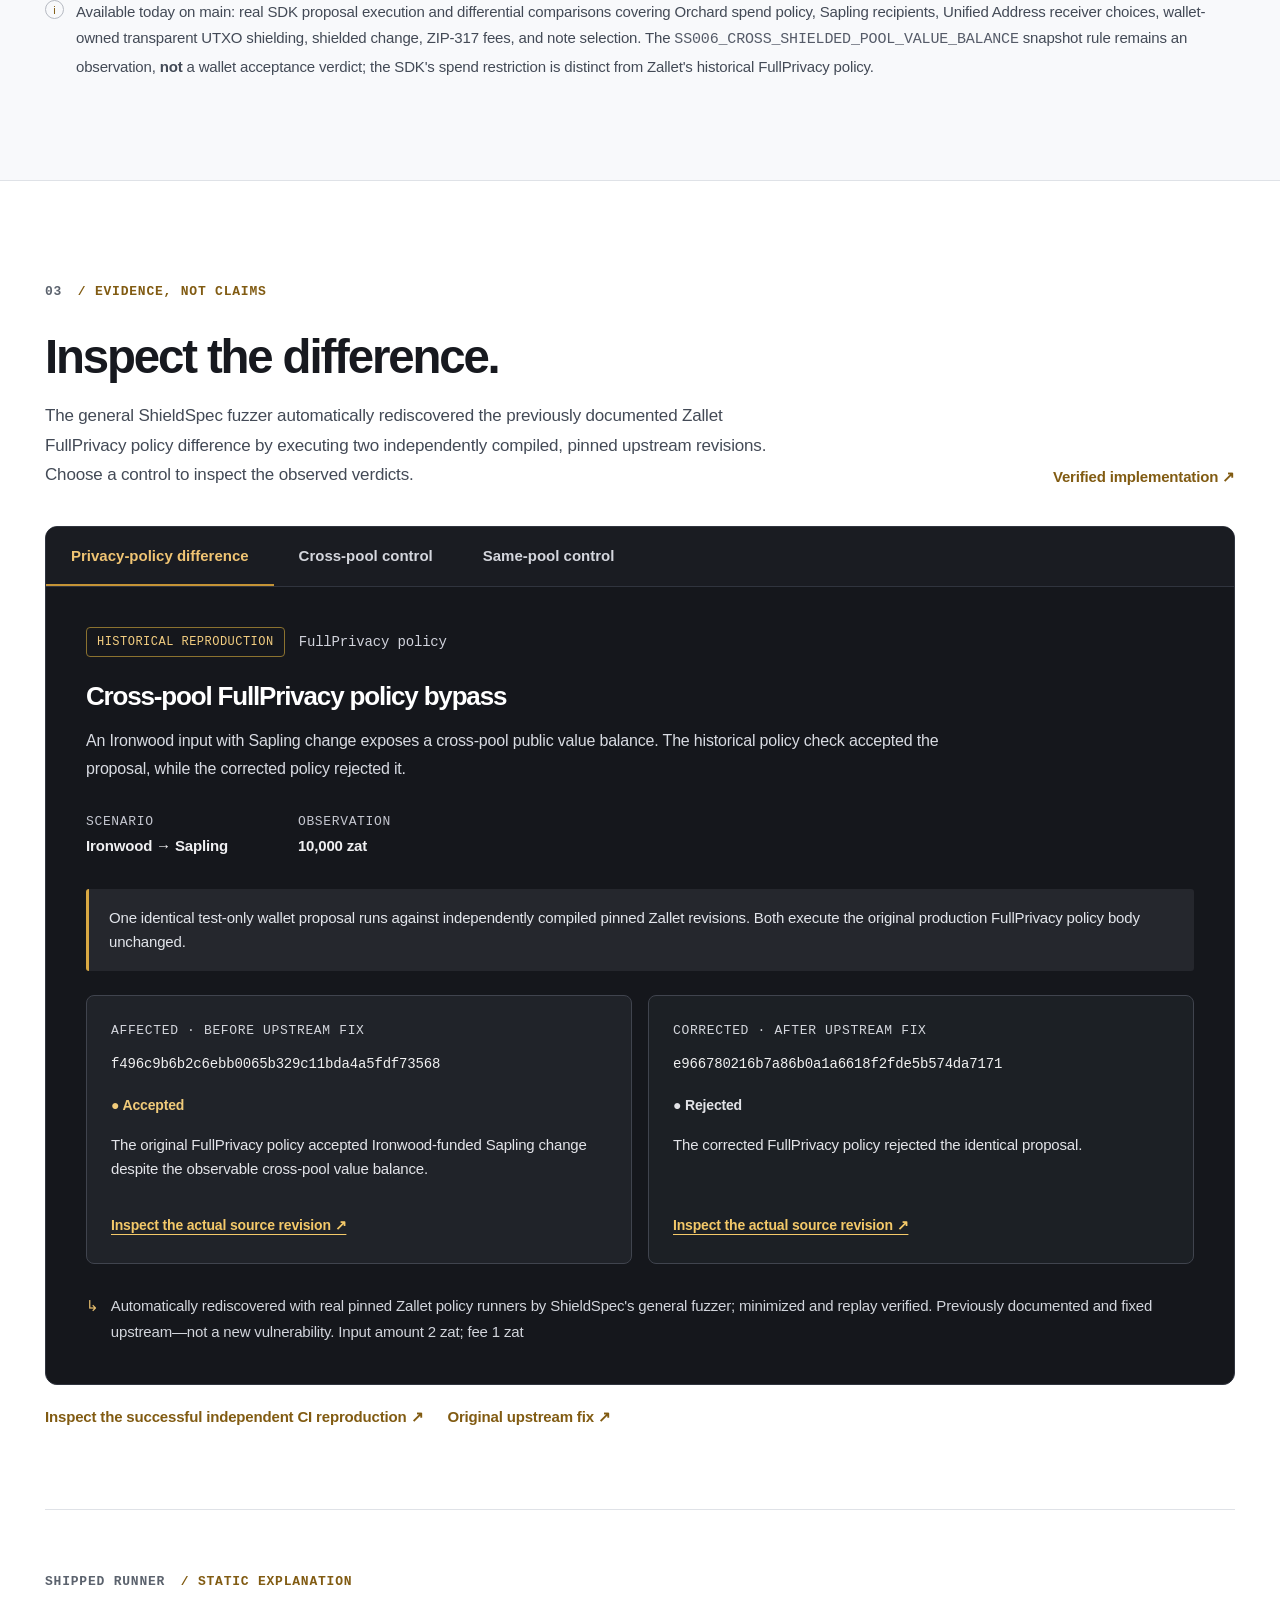
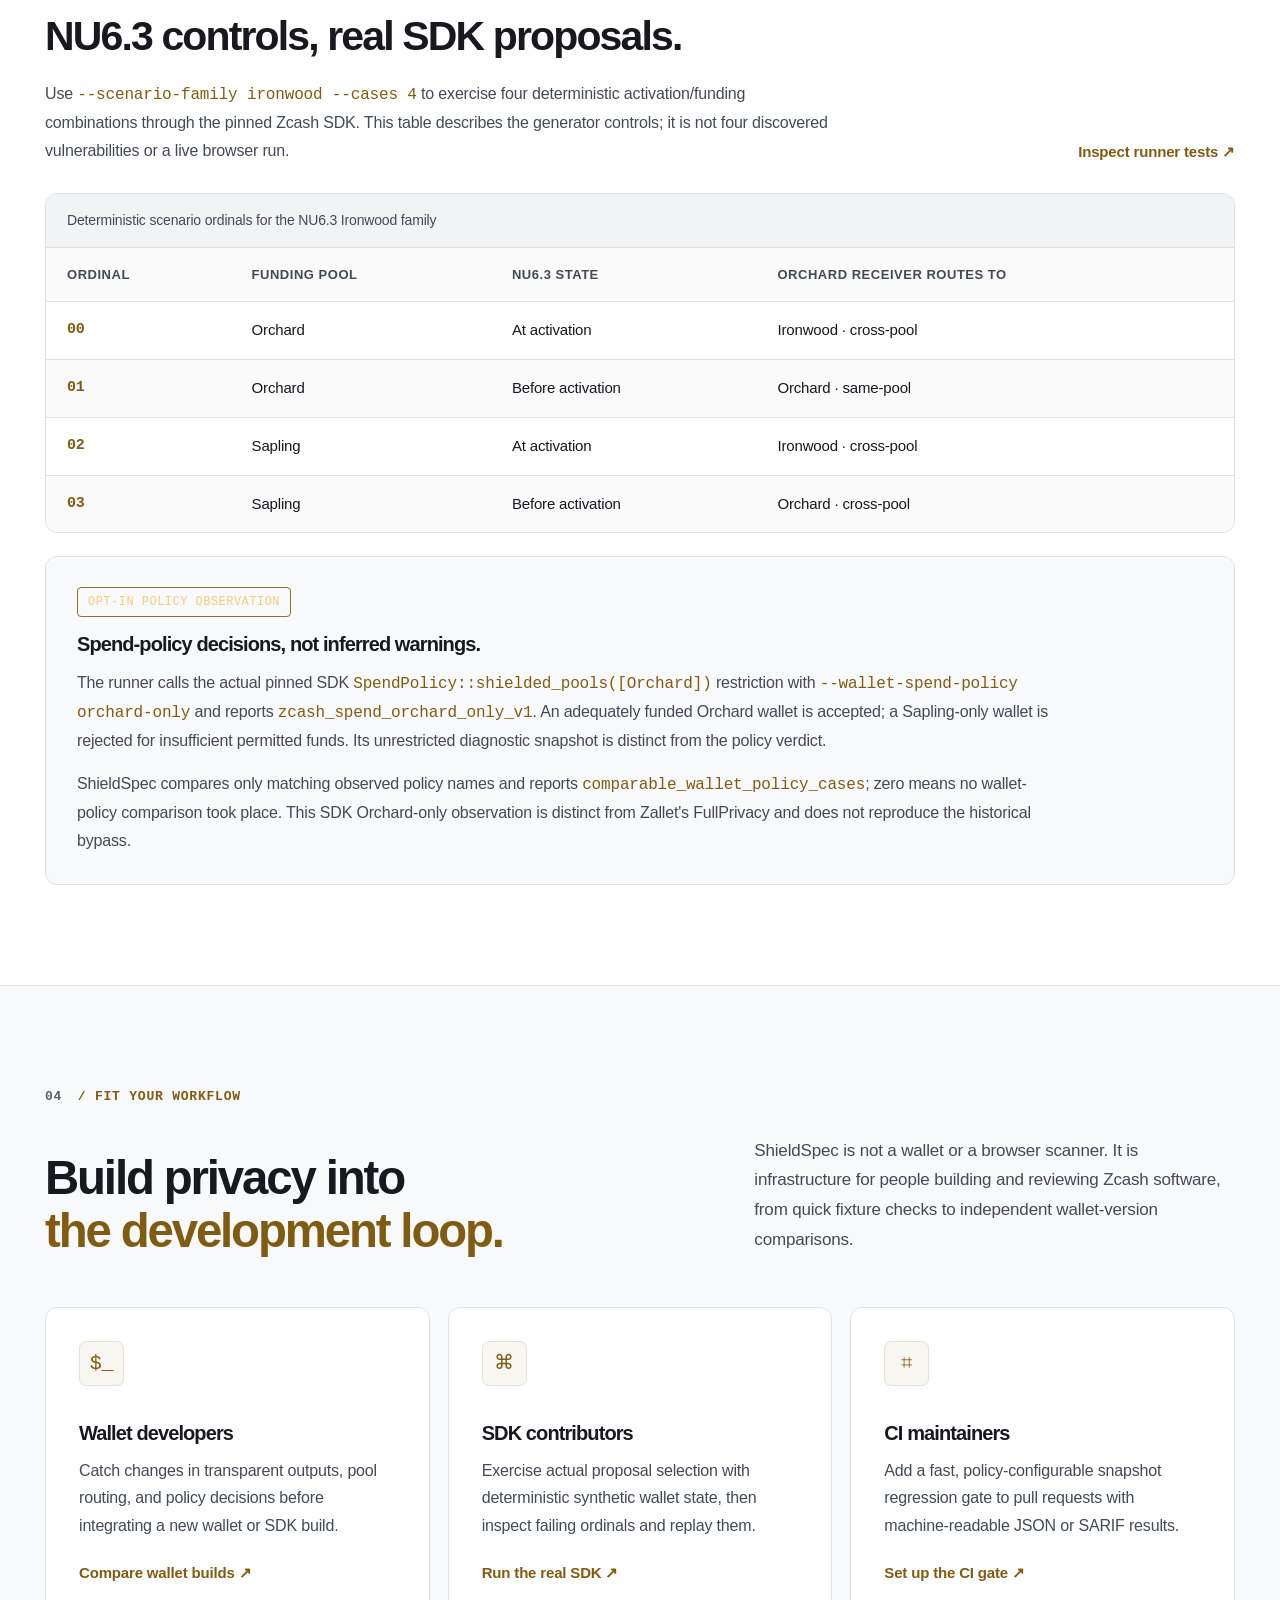
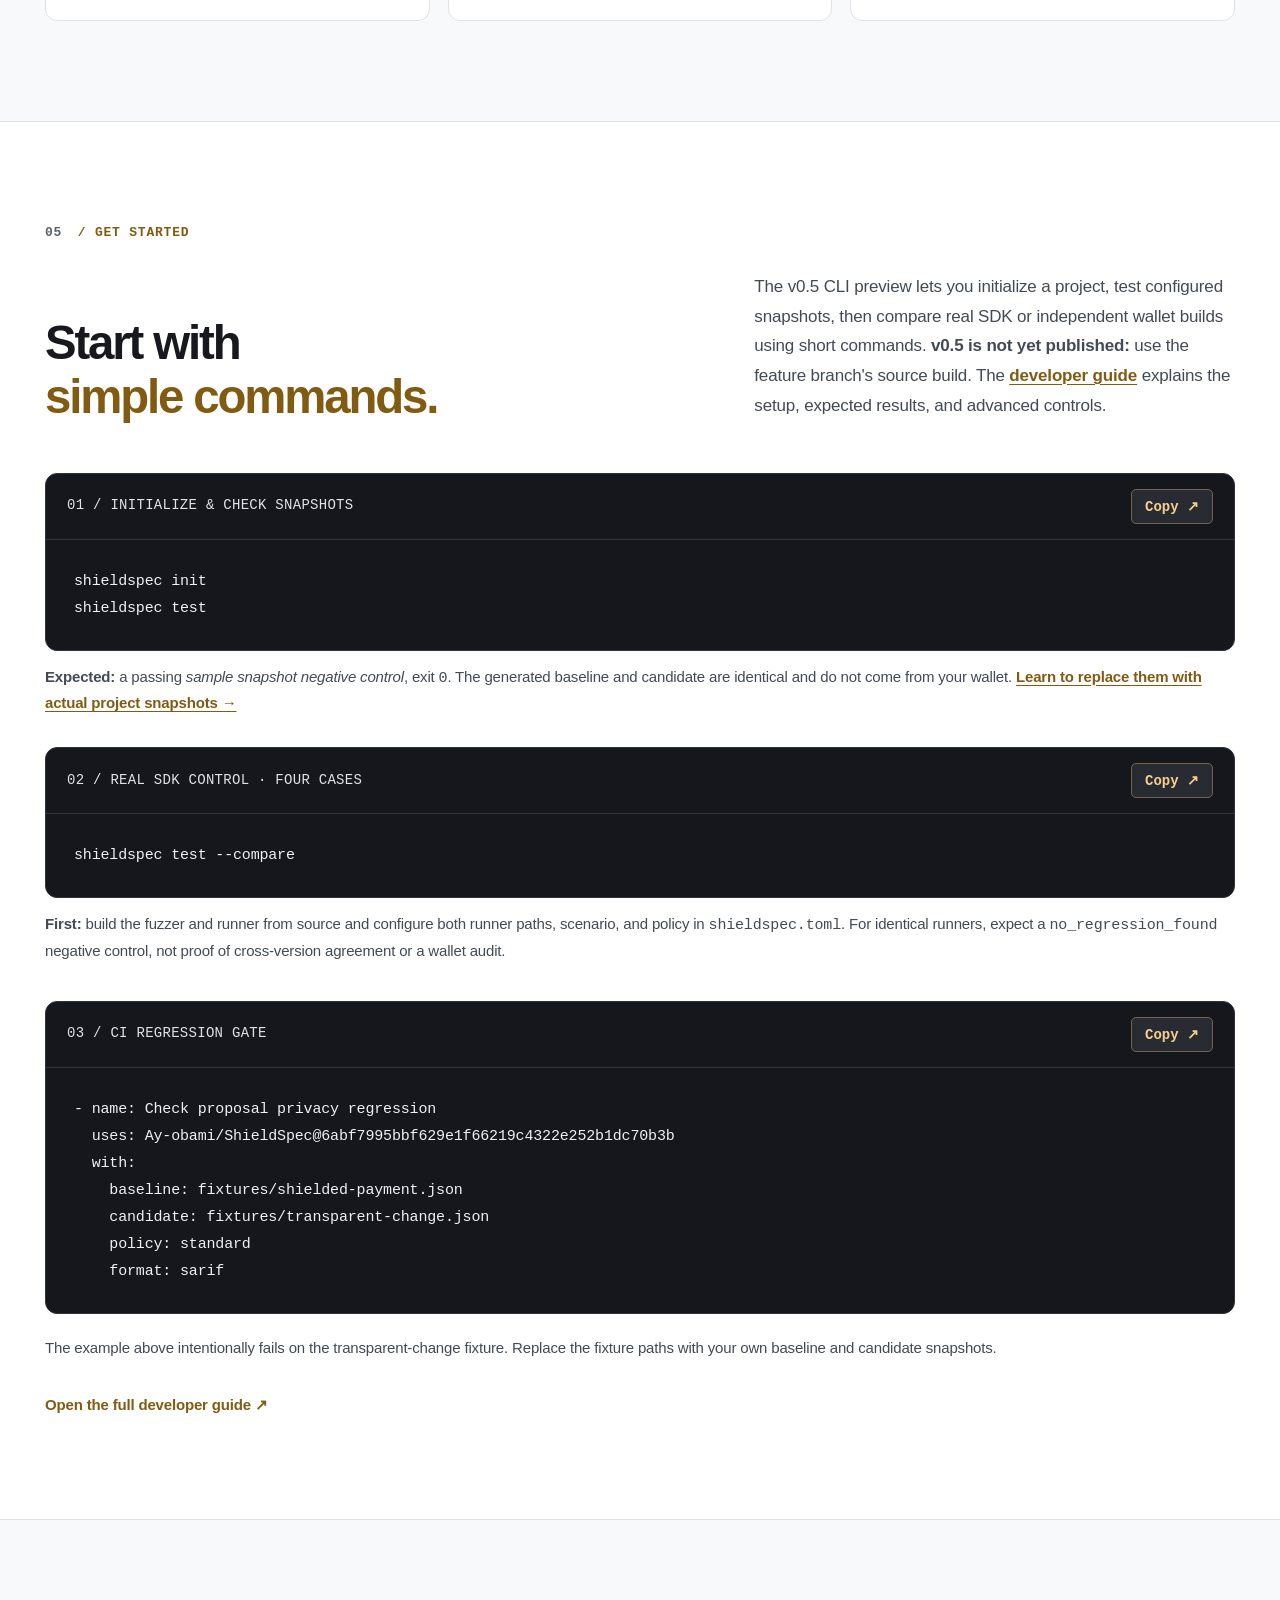
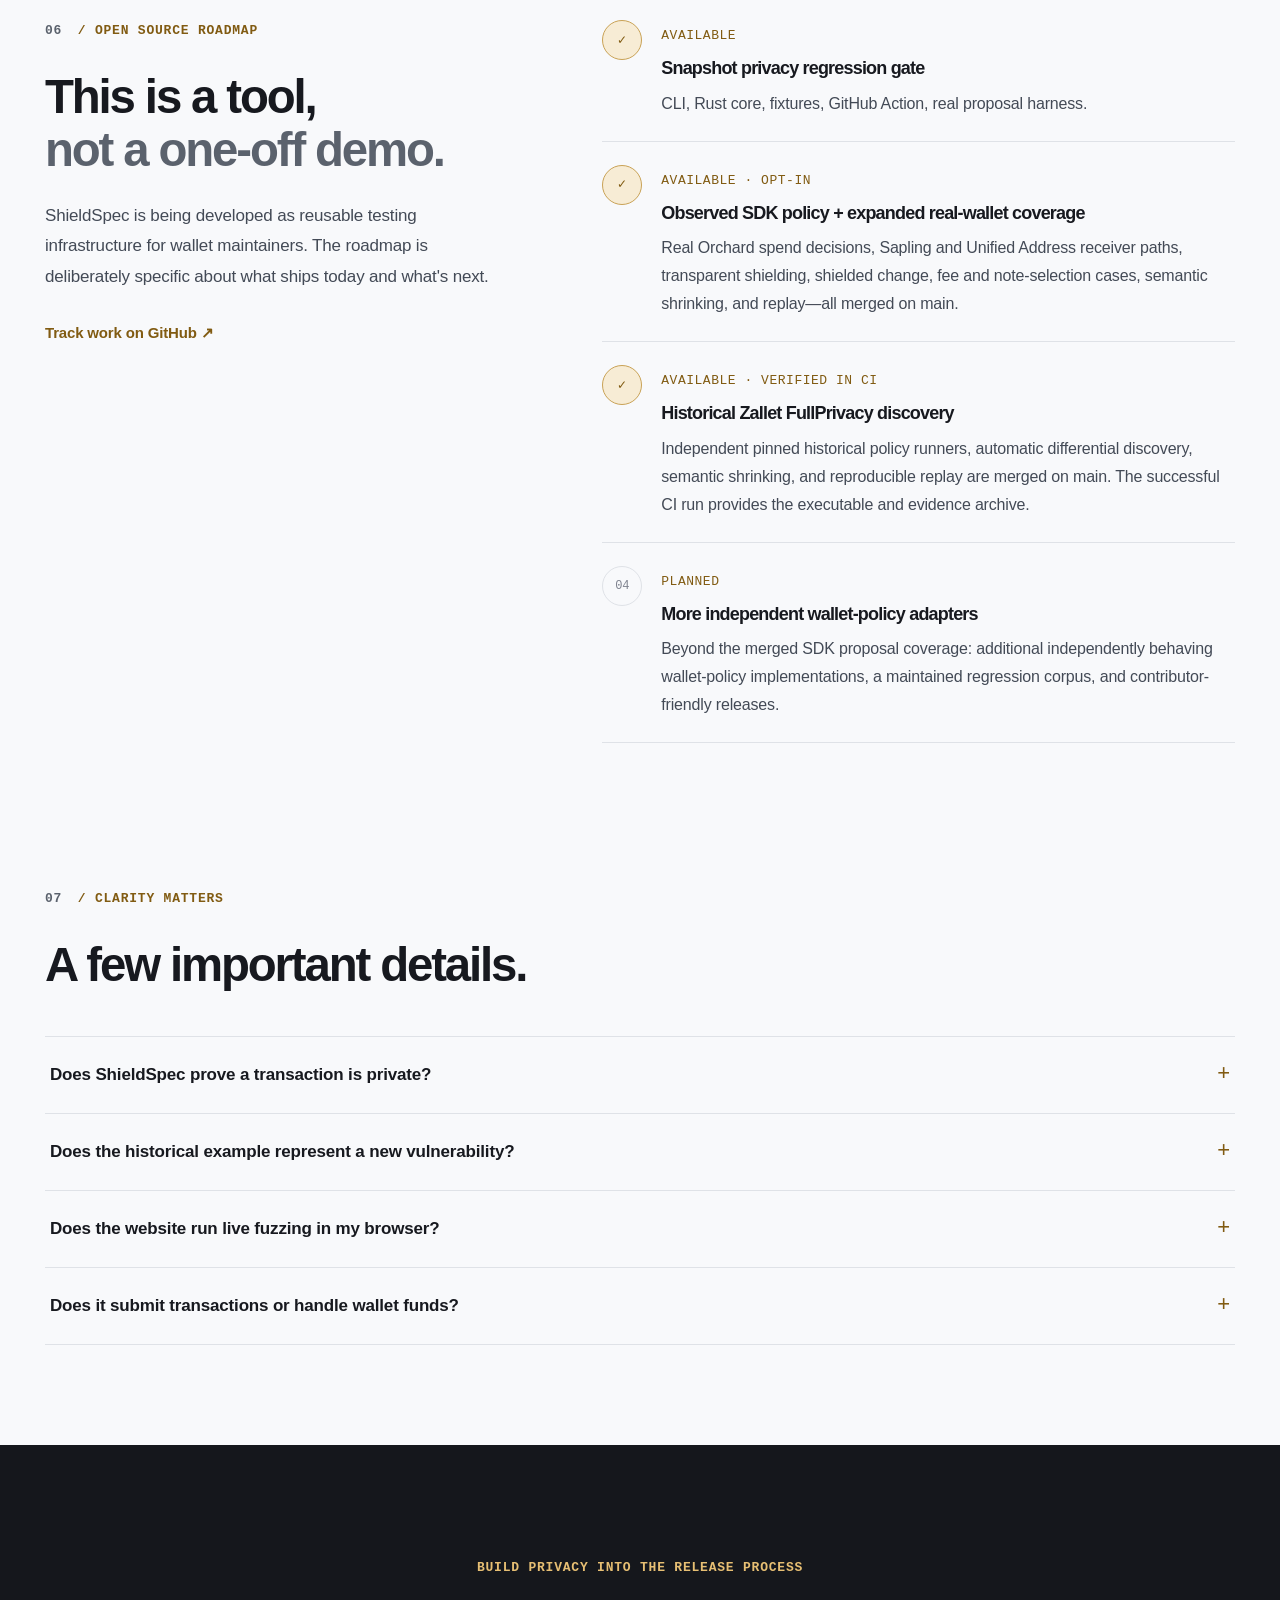
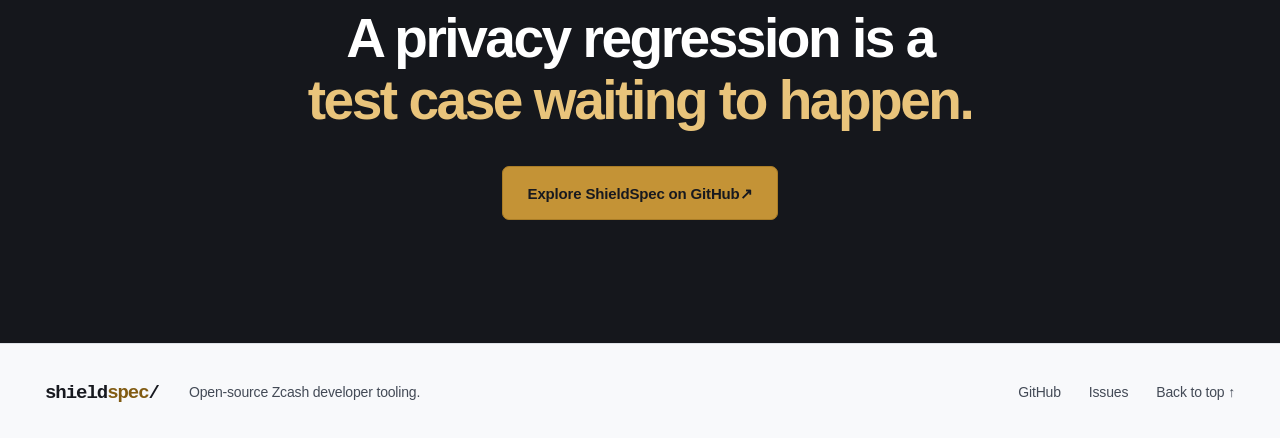
==== commit 48acb3a2: "feat(cli): simplify project setup, compare, and verified replay" ====
--- a/site/index.html
+++ b/site/index.html
@@ -182,21 +182,12 @@
       <section class="section quickstart-section" id="quickstart" aria-labelledby="quickstart-title">
         <div class="container">
           <div class="section-kicker"><span>05</span> / GET STARTED</div>
-          <div class="split-heading"><h2 id="quickstart-title">Try it with<br><span class="accent-text">real commands.</span></h2><p>Start with a passing snapshot, then a known failing comparison. Move on to real SDK proposal controls or independently compiled wallet builds. The <a class="inline-link" href="./docs.html">developer guide</a> explains every option and expected result.</p></div>
-          <div class="command-card"><div class="command-header"><span>01 / CLONE & CHECK A SNAPSHOT</span><button class="copy-button" data-copy-target="start-command" type="button" aria-label="Copy getting started command">Copy ↗</button></div><pre id="start-command" tabindex="0" aria-label="Getting started shell commands"><code>git clone https://github.com/Ay-obami/ShieldSpec.git
-cd ShieldSpec
-cargo run --locked -p shieldspec-cli -- \
-  check --input fixtures/shielded-payment.json \
-  --policy standard --format human</code></pre></div>
-          <p class="command-caption"><strong>Expected:</strong> the known-good proposal passes and exits <code>0</code>. <a class="inline-link" href="./docs.html#snapshot-check">Next: compare it with an intentionally failing fixture →</a></p>
-          <div class="command-card" id="sdk-command-card"><div class="command-header"><span>02 / REAL SDK CONTROL · FOUR CASES</span><button class="copy-button" data-copy-target="sdk-command" type="button" aria-label="Copy NU6.3 four-case campaign command">Copy ↗</button></div><pre id="sdk-command" tabindex="0" aria-label="NU6.3 observed spend-policy campaign shell commands"><code>cargo build --locked -p shieldspec-zcash-runner --bins
-target/debug/shieldspec-fuzz fuzz \
-  --baseline-runner target/debug/shieldspec-zcash-runner \
-  --candidate-runner target/debug/shieldspec-zcash-runner \
-  --baseline-arg=--wallet-spend-policy --baseline-arg=orchard-only \
-  --candidate-arg=--wallet-spend-policy --candidate-arg=orchard-only \
-  --scenario-family ironwood --seed 148 --cases 4 --format human</code></pre></div>
-          <p class="command-caption"><strong>Expected:</strong> identical runners produce <code>no_regression_found</code> with four comparable policy observations. This is a negative control—not proof of a cross-version agreement.</p>
+          <div class="split-heading"><h2 id="quickstart-title">Start with<br><span class="accent-text">simple commands.</span></h2><p>The v0.5 CLI preview lets you initialize a project, test configured snapshots, then compare real SDK or independent wallet builds using short commands. <strong>v0.5 is not yet published:</strong> use the feature branch's source build. The <a class="inline-link" href="./docs.html">developer guide</a> explains the setup, expected results, and advanced controls.</p></div>
+          <div class="command-card"><div class="command-header"><span>01 / INITIALIZE & CHECK SNAPSHOTS</span><button class="copy-button" data-copy-target="start-command" type="button" aria-label="Copy getting started command">Copy ↗</button></div><pre id="start-command" tabindex="0" aria-label="Getting started shell commands"><code>shieldspec init
+shieldspec test</code></pre></div>
+          <p class="command-caption"><strong>Expected:</strong> a passing <em>sample snapshot negative control</em>, exit <code>0</code>. The generated baseline and candidate are identical and do not come from your wallet. <a class="inline-link" href="./docs.html#snapshot-check">Learn to replace them with actual project snapshots →</a></p>
+          <div class="command-card" id="sdk-command-card"><div class="command-header"><span>02 / REAL SDK CONTROL · FOUR CASES</span><button class="copy-button" data-copy-target="sdk-command" type="button" aria-label="Copy NU6.3 four-case campaign command">Copy ↗</button></div><pre id="sdk-command" tabindex="0" aria-label="NU6.3 observed spend-policy campaign shell commands"><code>shieldspec test --compare</code></pre></div>
+          <p class="command-caption"><strong>First:</strong> build the fuzzer and runner from source and configure both runner paths, scenario, and policy in <code>shieldspec.toml</code>. For identical runners, expect a <code>no_regression_found</code> negative control, not proof of cross-version agreement or a wallet audit.</p>
           <div class="command-card alt" id="ci-example"><div class="command-header"><span>03 / CI REGRESSION GATE</span><button class="copy-button" data-copy-target="ci-command" type="button" aria-label="Copy GitHub Action example">Copy ↗</button></div><pre id="ci-command" tabindex="0" aria-label="GitHub Actions YAML example"><code>- name: Check proposal privacy regression
   uses: Ay-obami/ShieldSpec@6abf7995bbf629e1f66219c4322e252b1dc70b3b
   with:
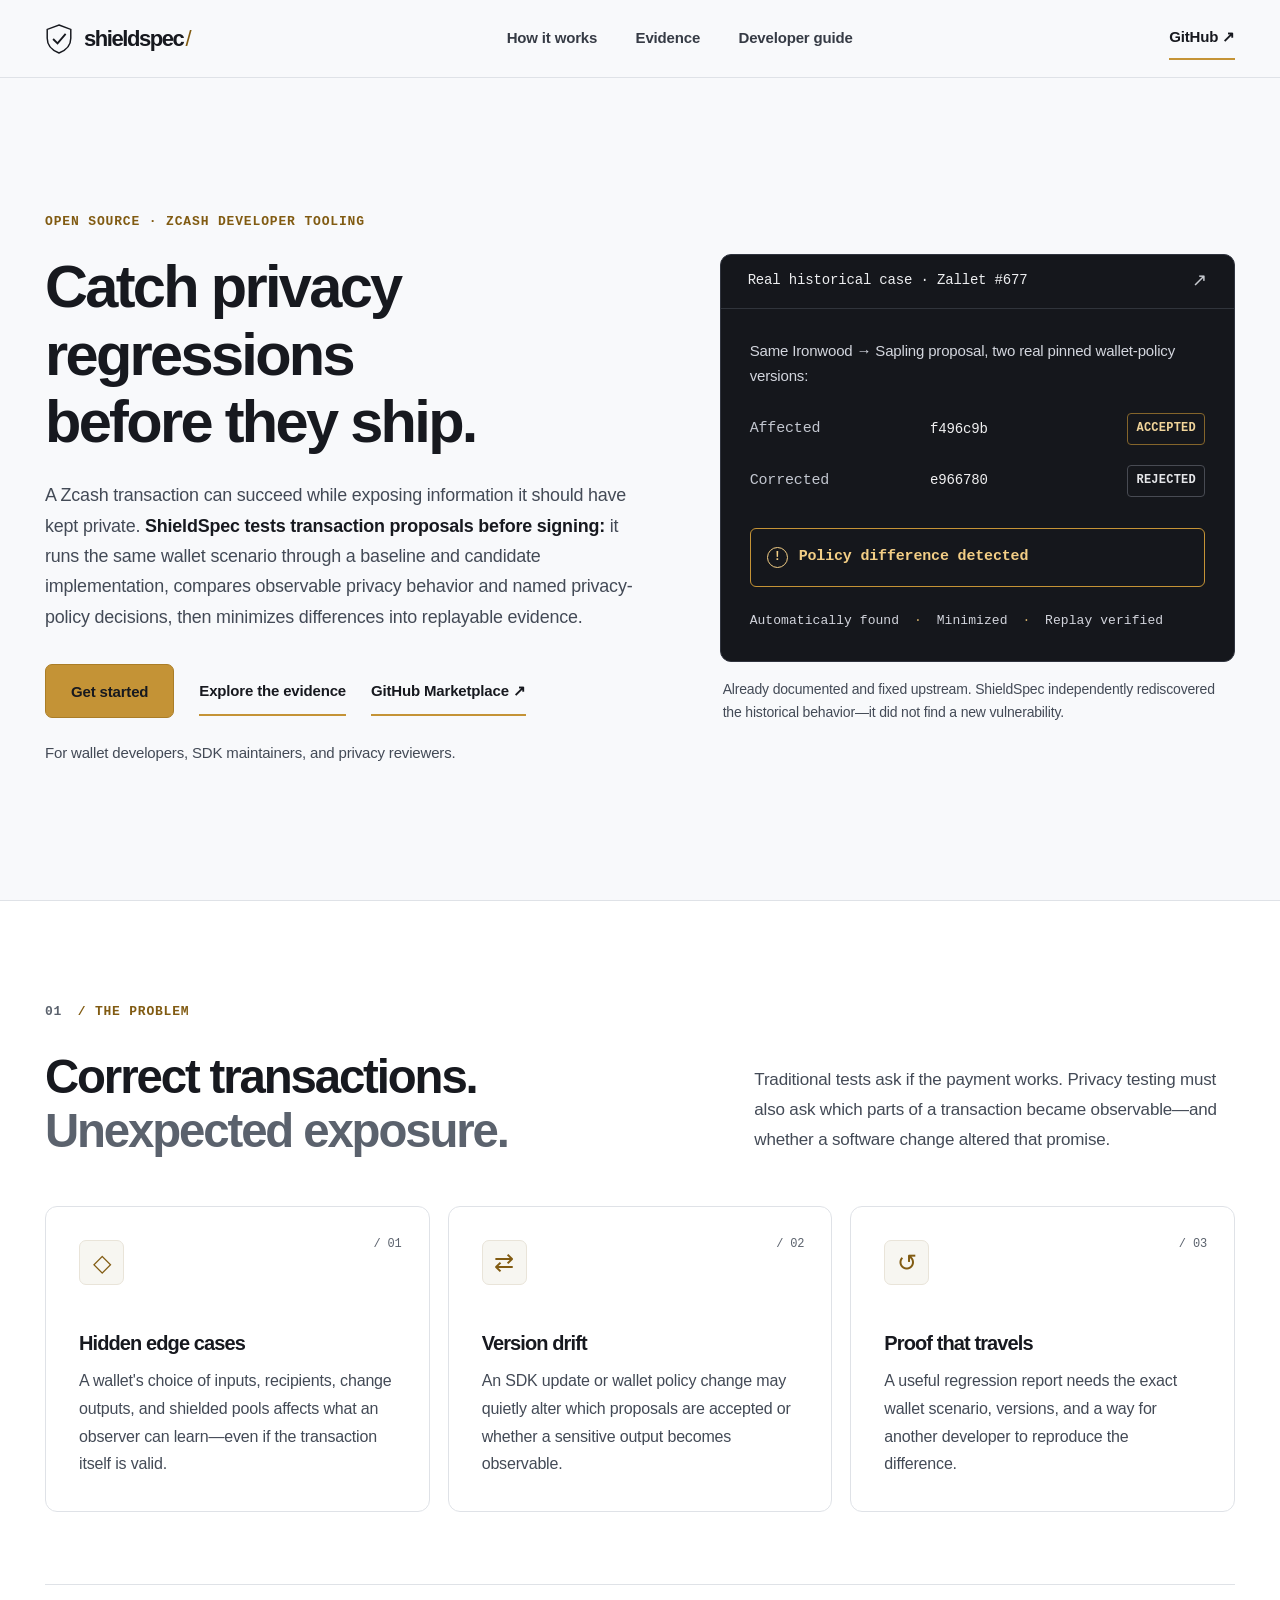
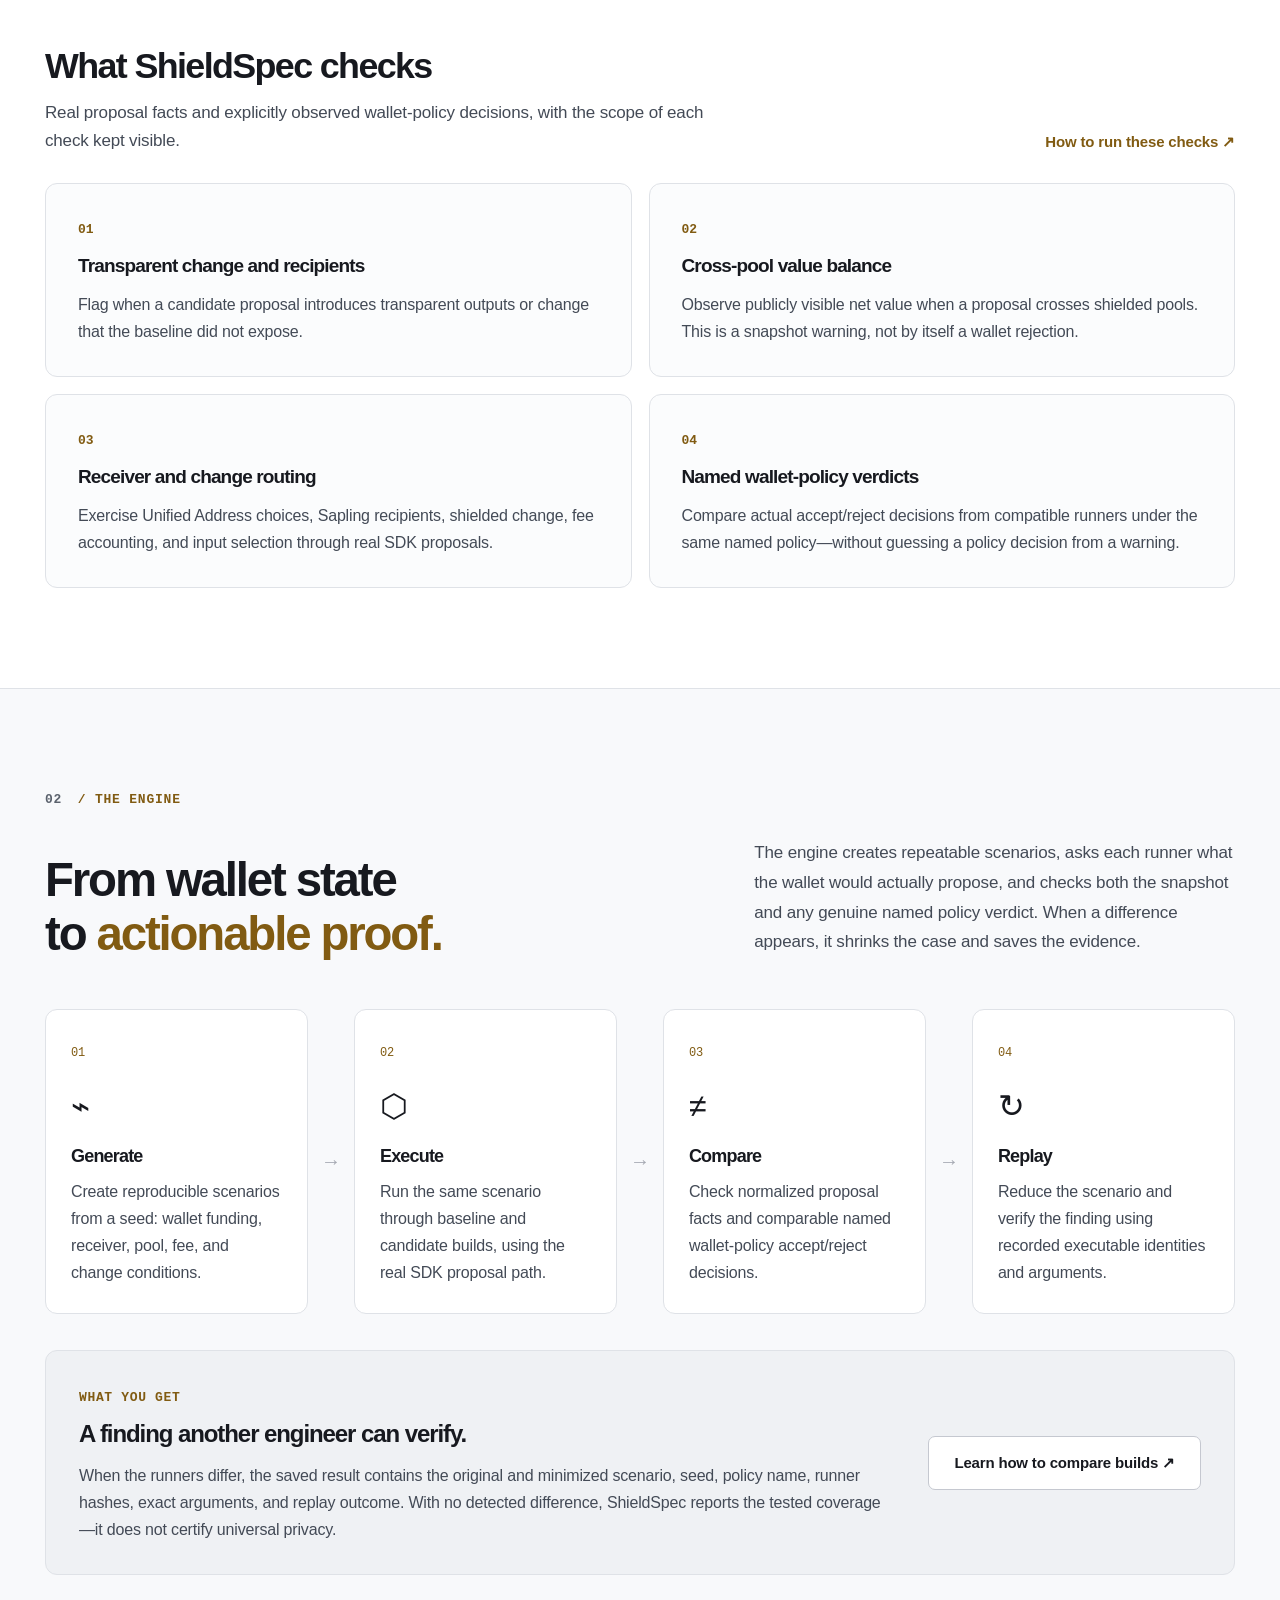
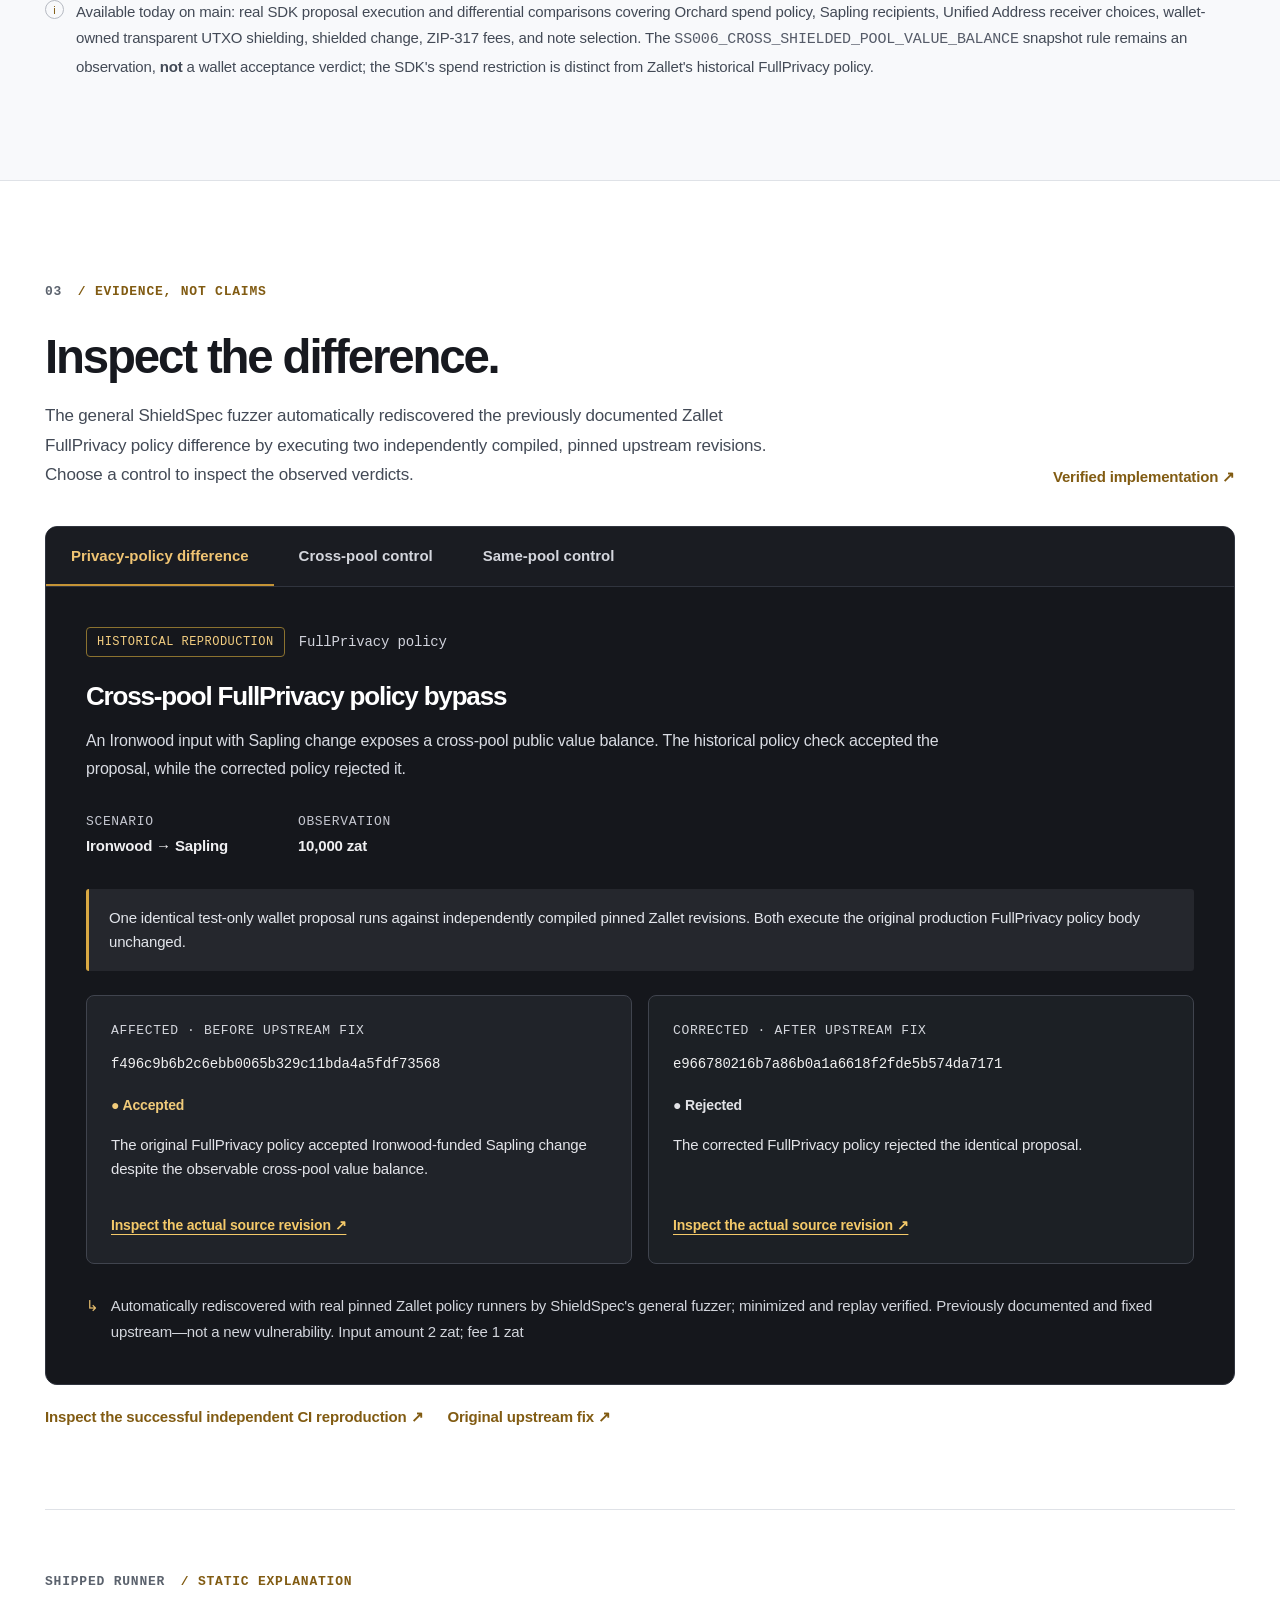
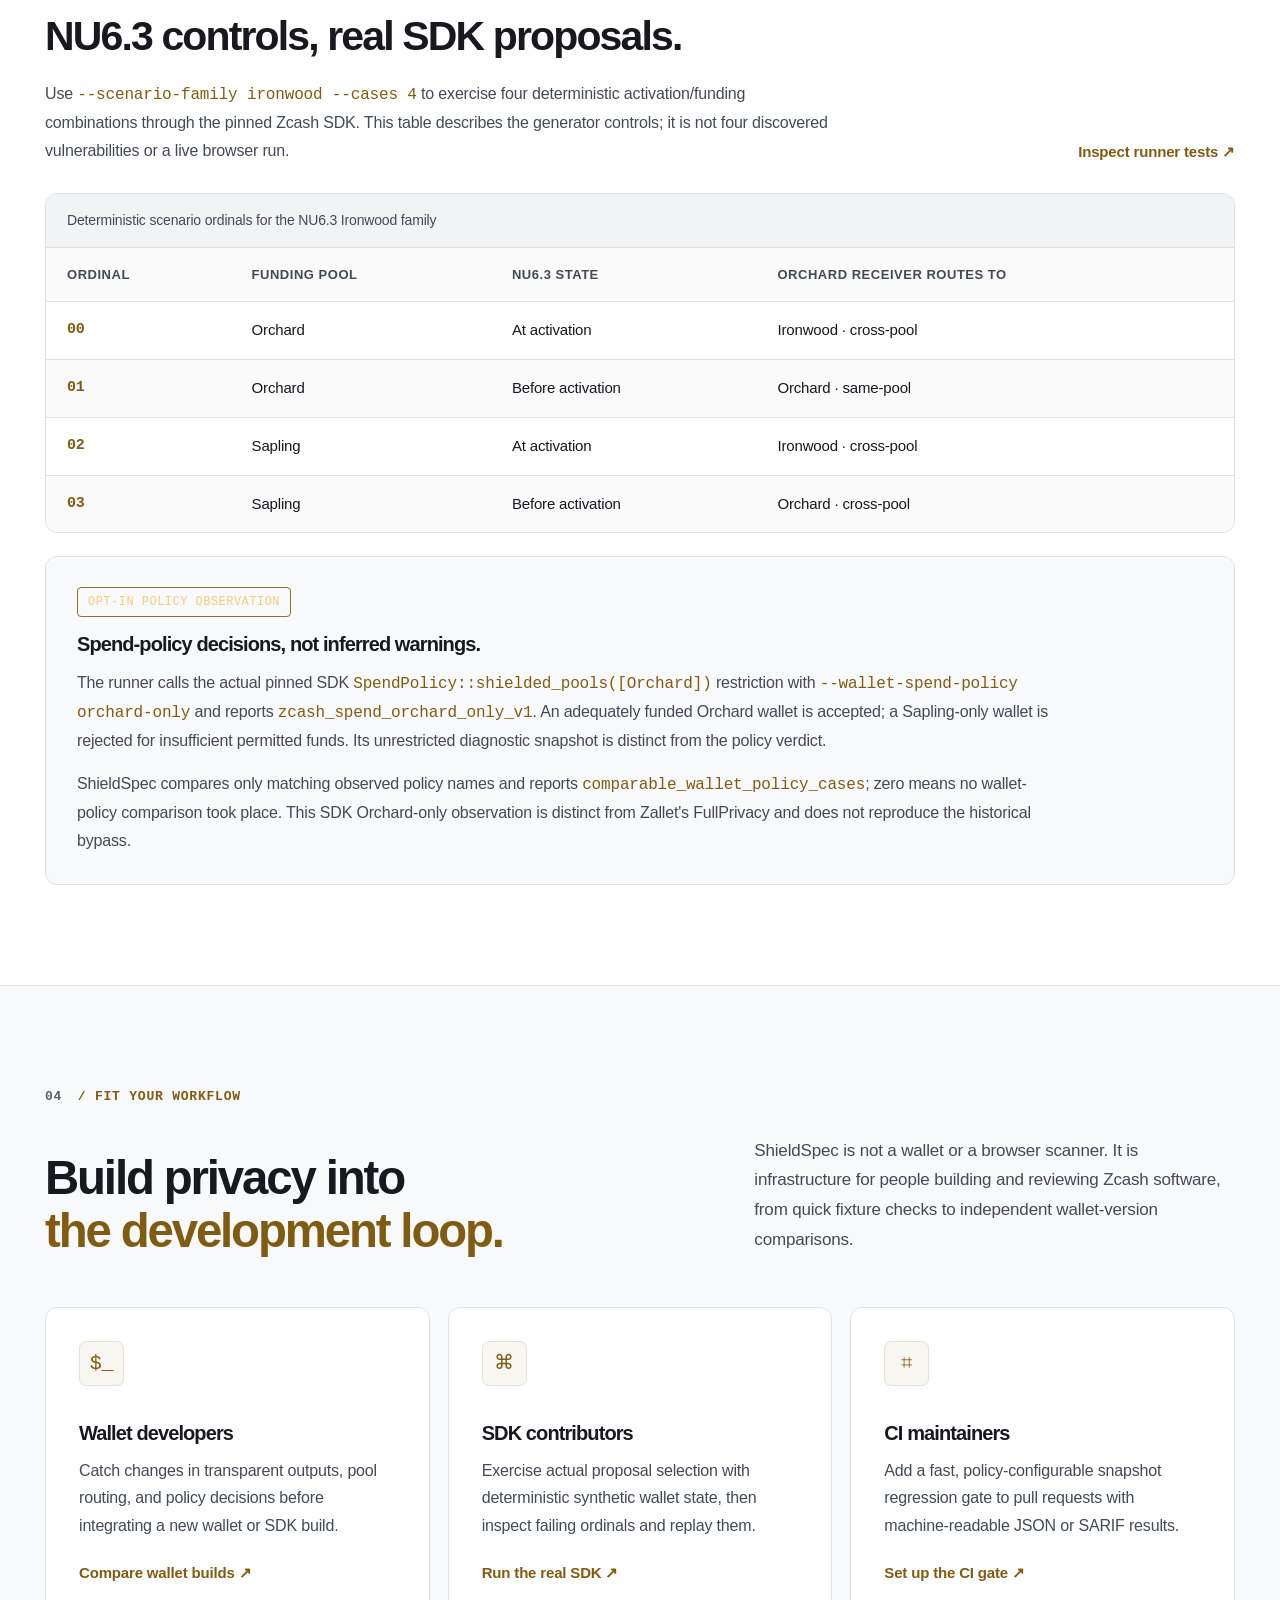
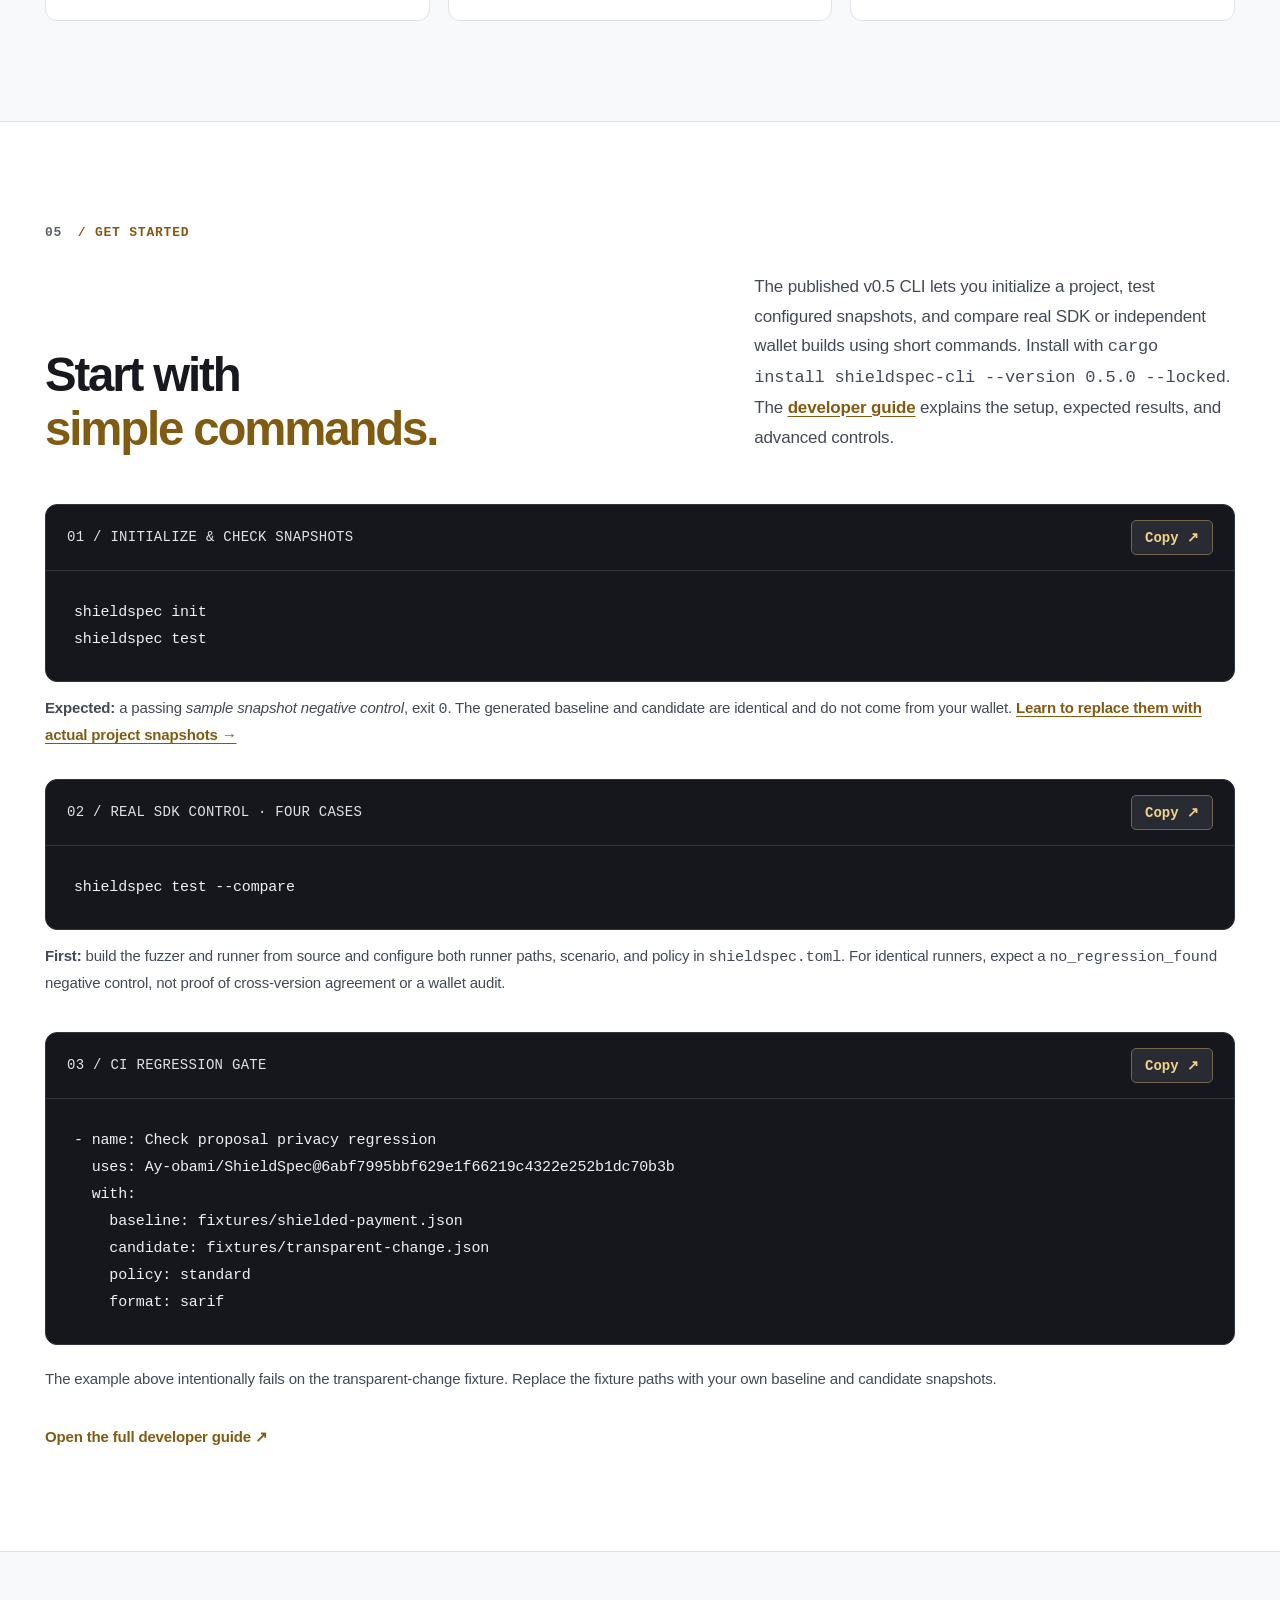
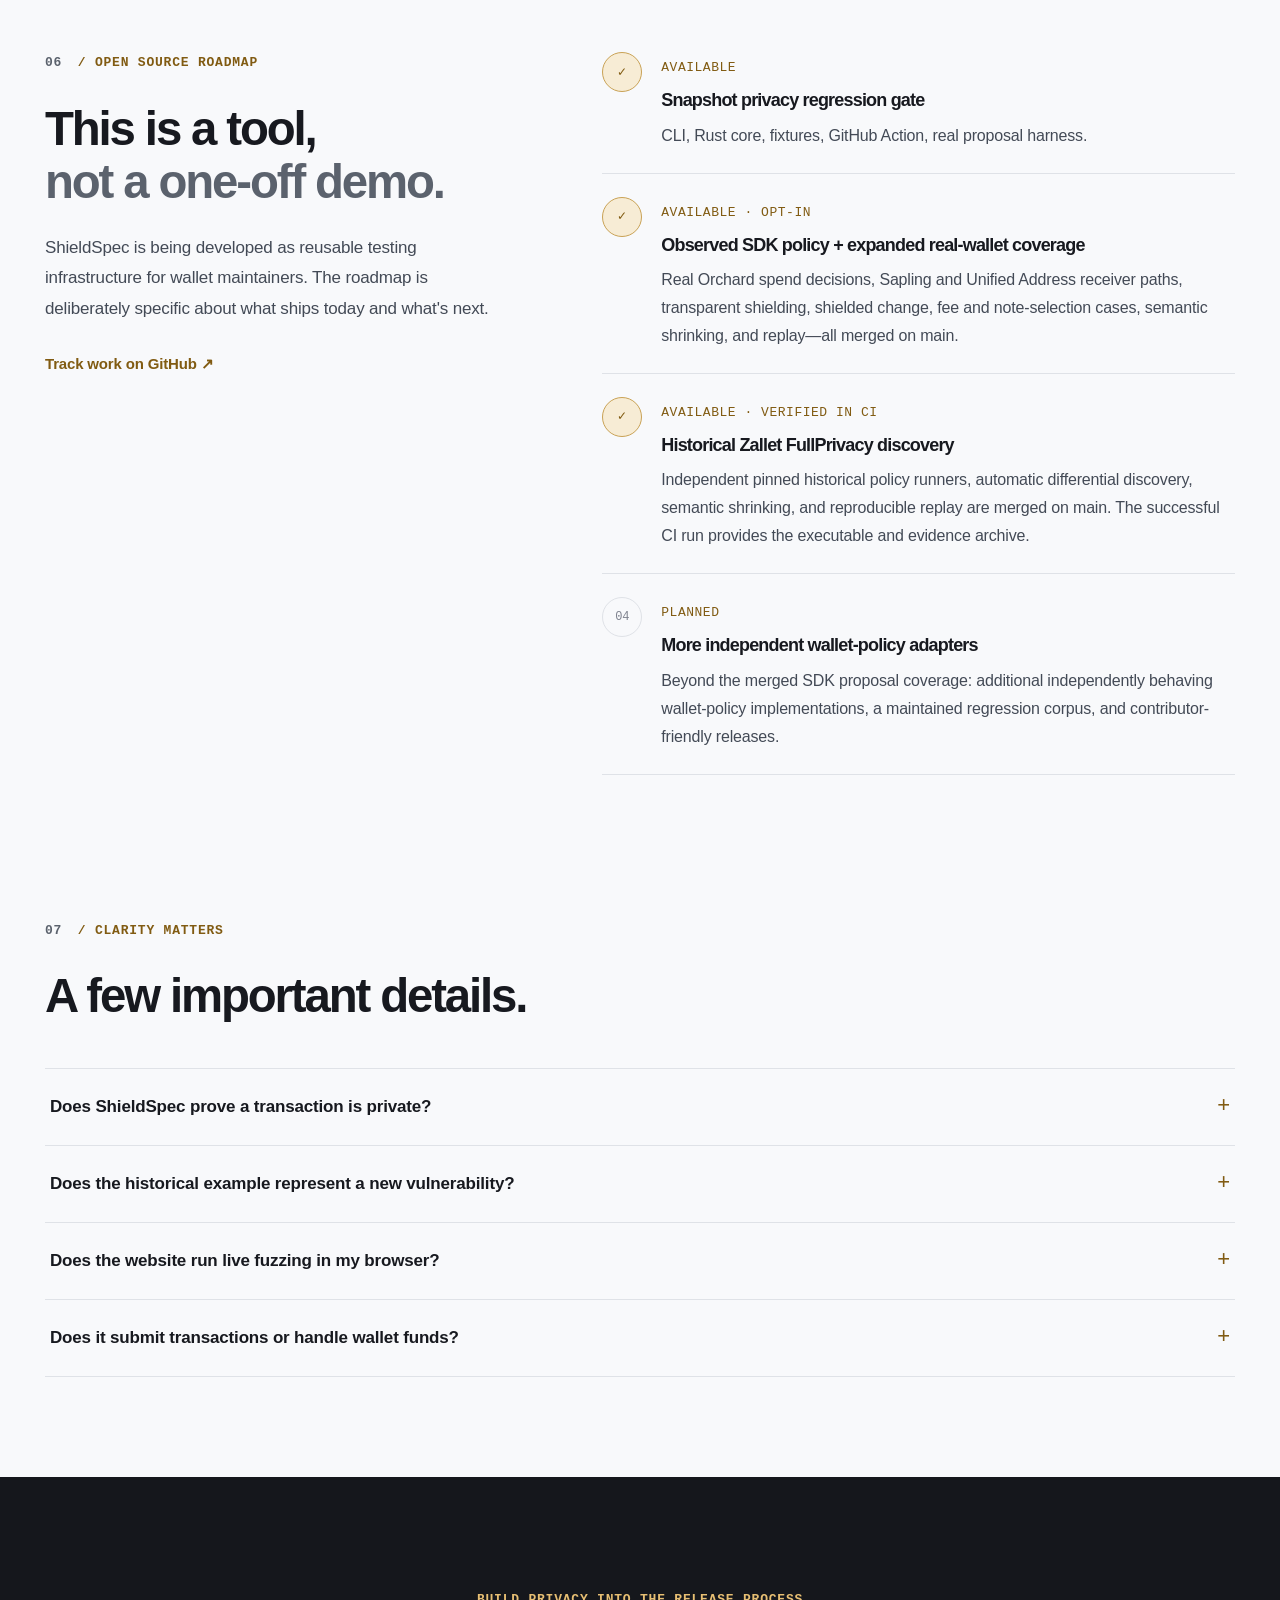
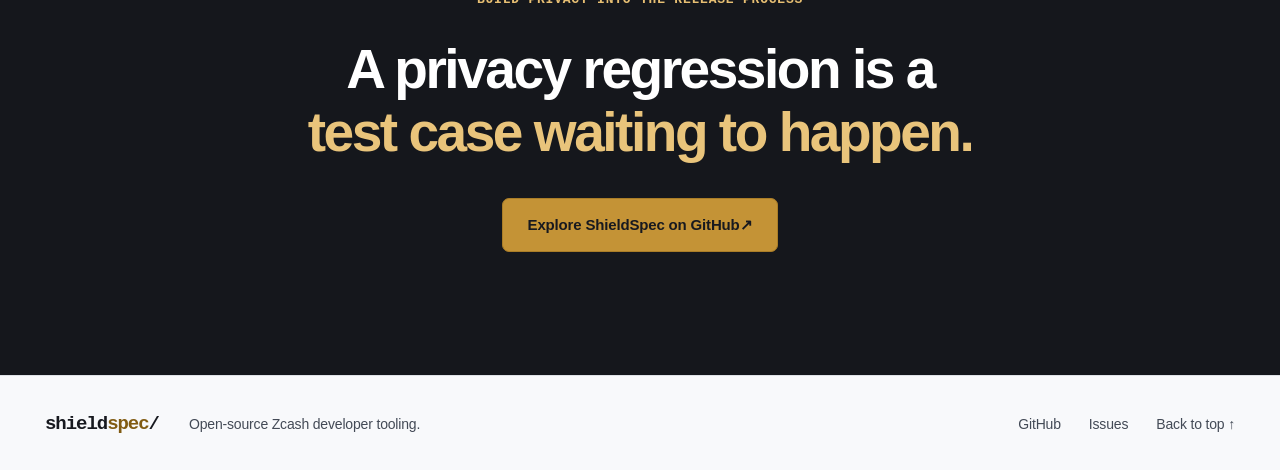
==== commit 68c9d790: "docs: update published v0.5.0 installation and examples" ====
--- a/site/index.html
+++ b/site/index.html
@@ -182,7 +182,7 @@
       <section class="section quickstart-section" id="quickstart" aria-labelledby="quickstart-title">
         <div class="container">
           <div class="section-kicker"><span>05</span> / GET STARTED</div>
-          <div class="split-heading"><h2 id="quickstart-title">Start with<br><span class="accent-text">simple commands.</span></h2><p>The v0.5 CLI preview lets you initialize a project, test configured snapshots, then compare real SDK or independent wallet builds using short commands. <strong>v0.5 is not yet published:</strong> use the feature branch's source build. The <a class="inline-link" href="./docs.html">developer guide</a> explains the setup, expected results, and advanced controls.</p></div>
+          <div class="split-heading"><h2 id="quickstart-title">Start with<br><span class="accent-text">simple commands.</span></h2><p>The published v0.5 CLI lets you initialize a project, test configured snapshots, and compare real SDK or independent wallet builds using short commands. Install with <code>cargo install shieldspec-cli --version 0.5.0 --locked</code>. The <a class="inline-link" href="./docs.html">developer guide</a> explains the setup, expected results, and advanced controls.</p></div>
           <div class="command-card"><div class="command-header"><span>01 / INITIALIZE & CHECK SNAPSHOTS</span><button class="copy-button" data-copy-target="start-command" type="button" aria-label="Copy getting started command">Copy ↗</button></div><pre id="start-command" tabindex="0" aria-label="Getting started shell commands"><code>shieldspec init
 shieldspec test</code></pre></div>
           <p class="command-caption"><strong>Expected:</strong> a passing <em>sample snapshot negative control</em>, exit <code>0</code>. The generated baseline and candidate are identical and do not come from your wallet. <a class="inline-link" href="./docs.html#snapshot-check">Learn to replace them with actual project snapshots →</a></p>
